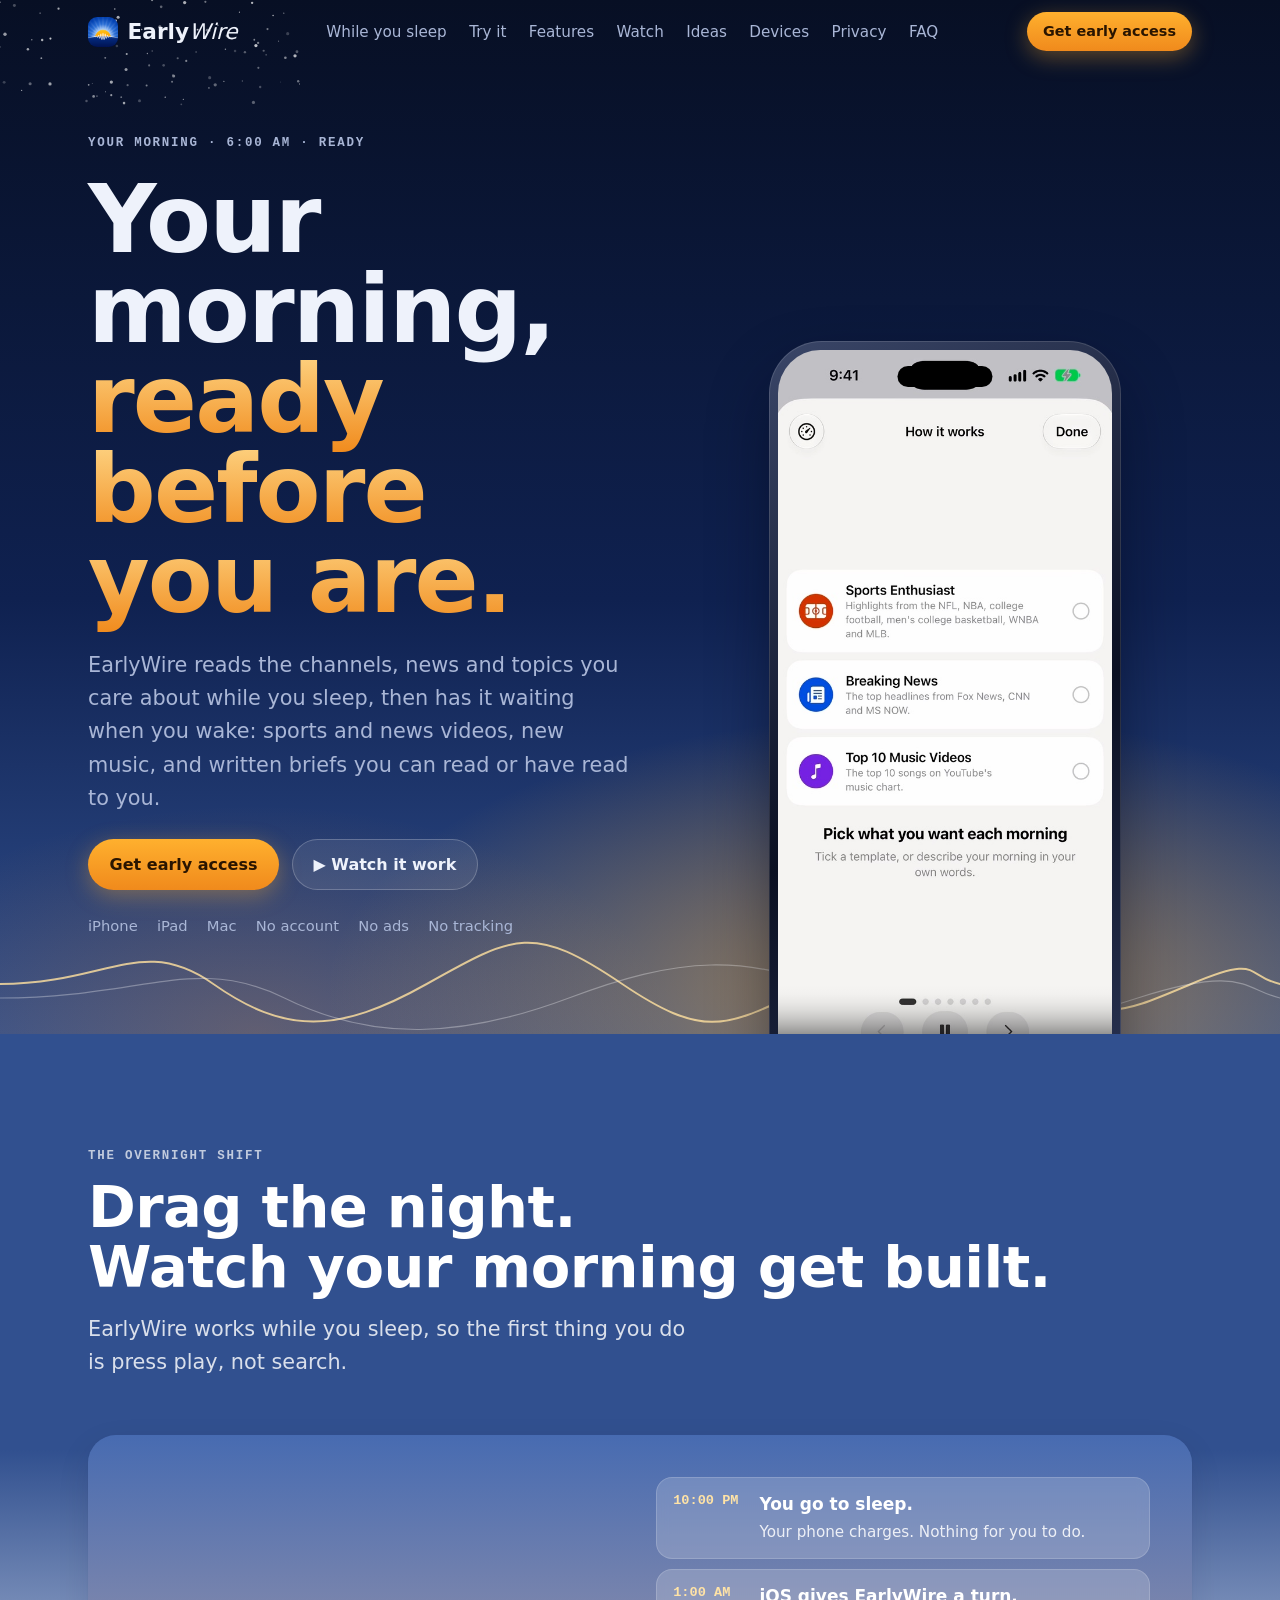
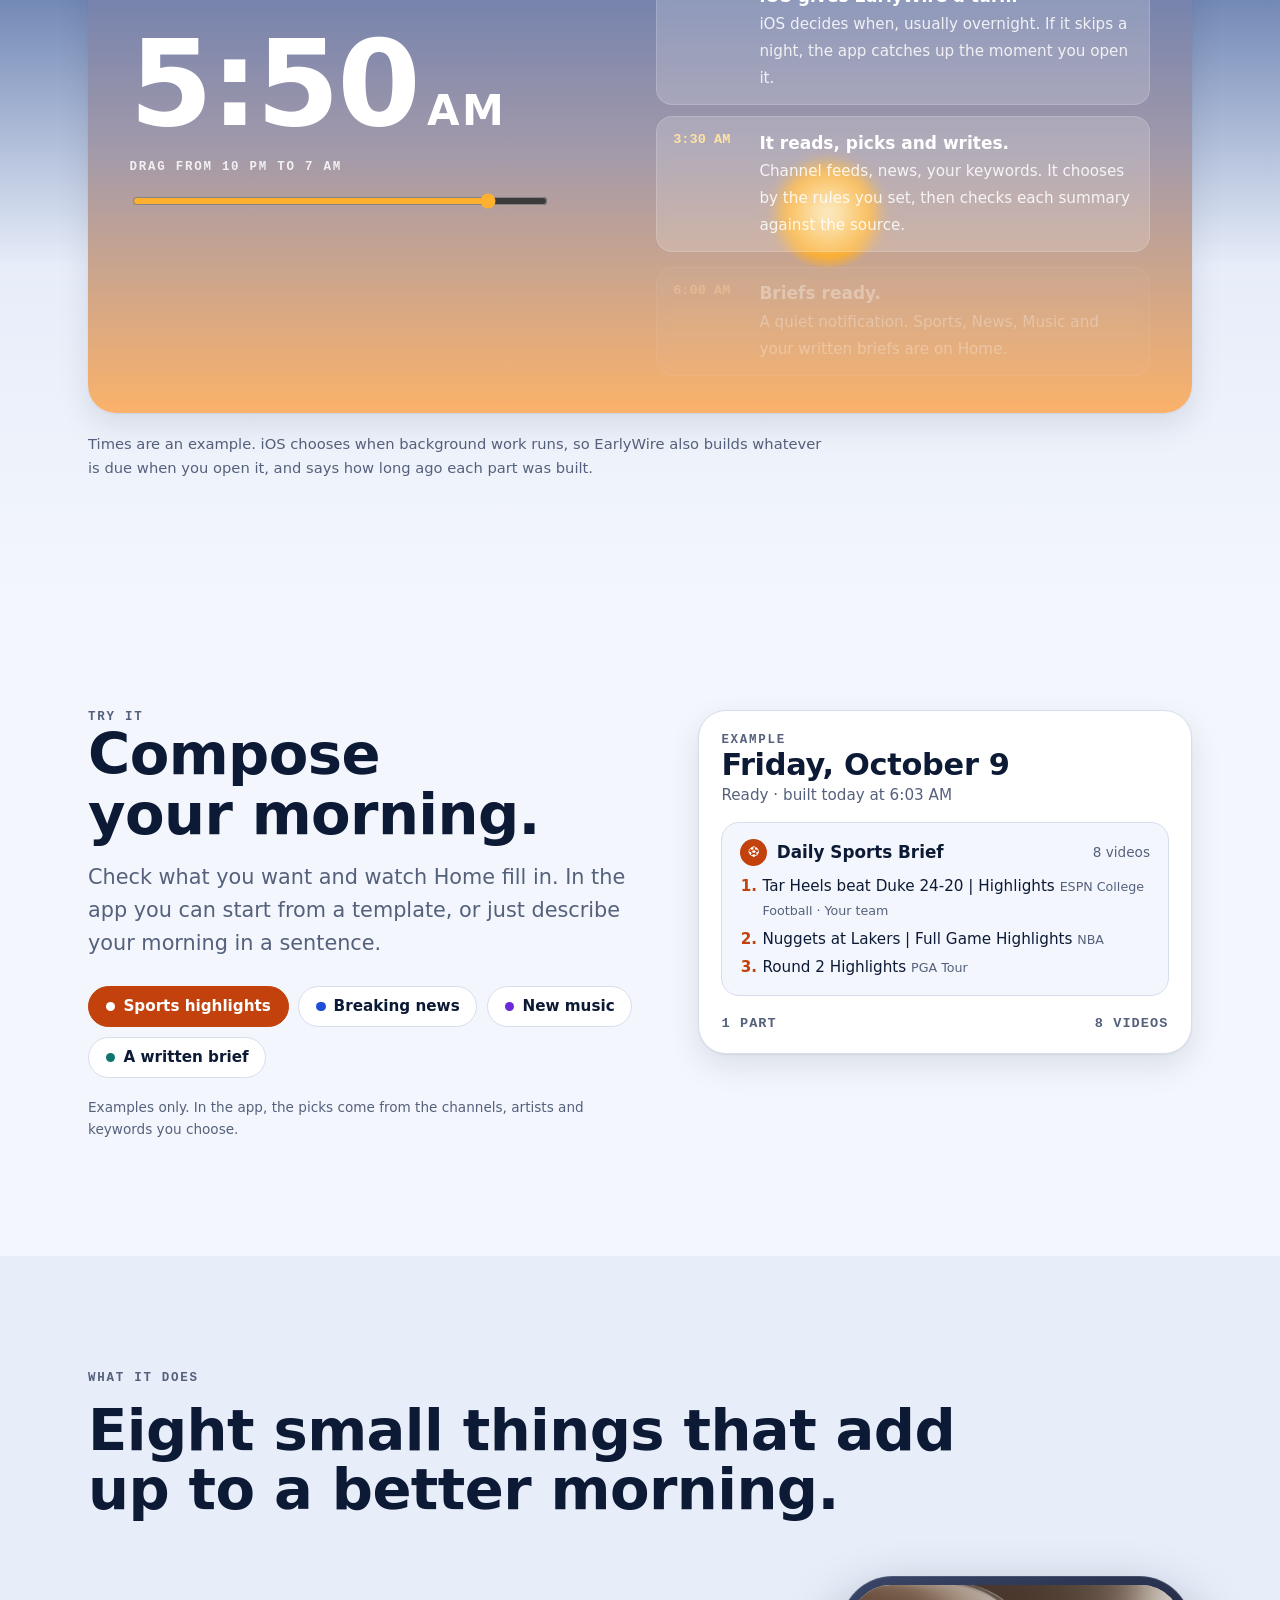
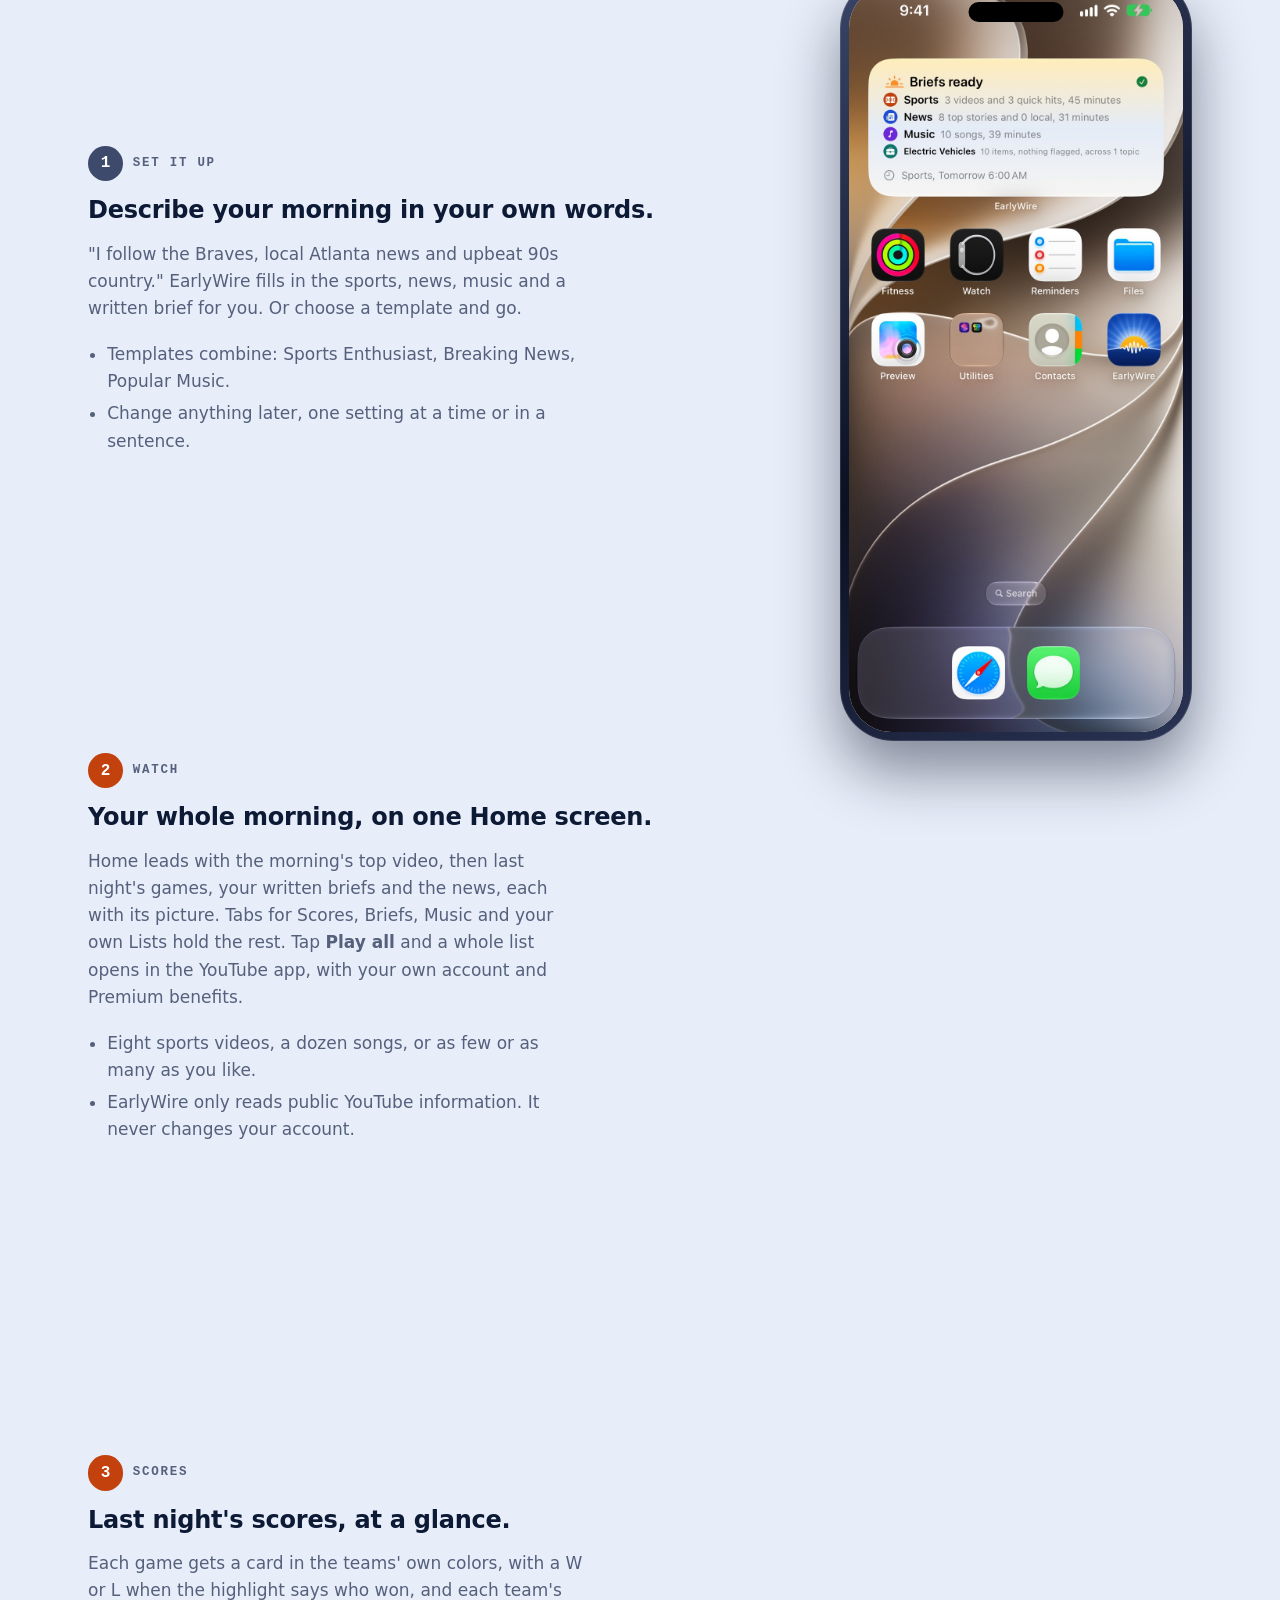
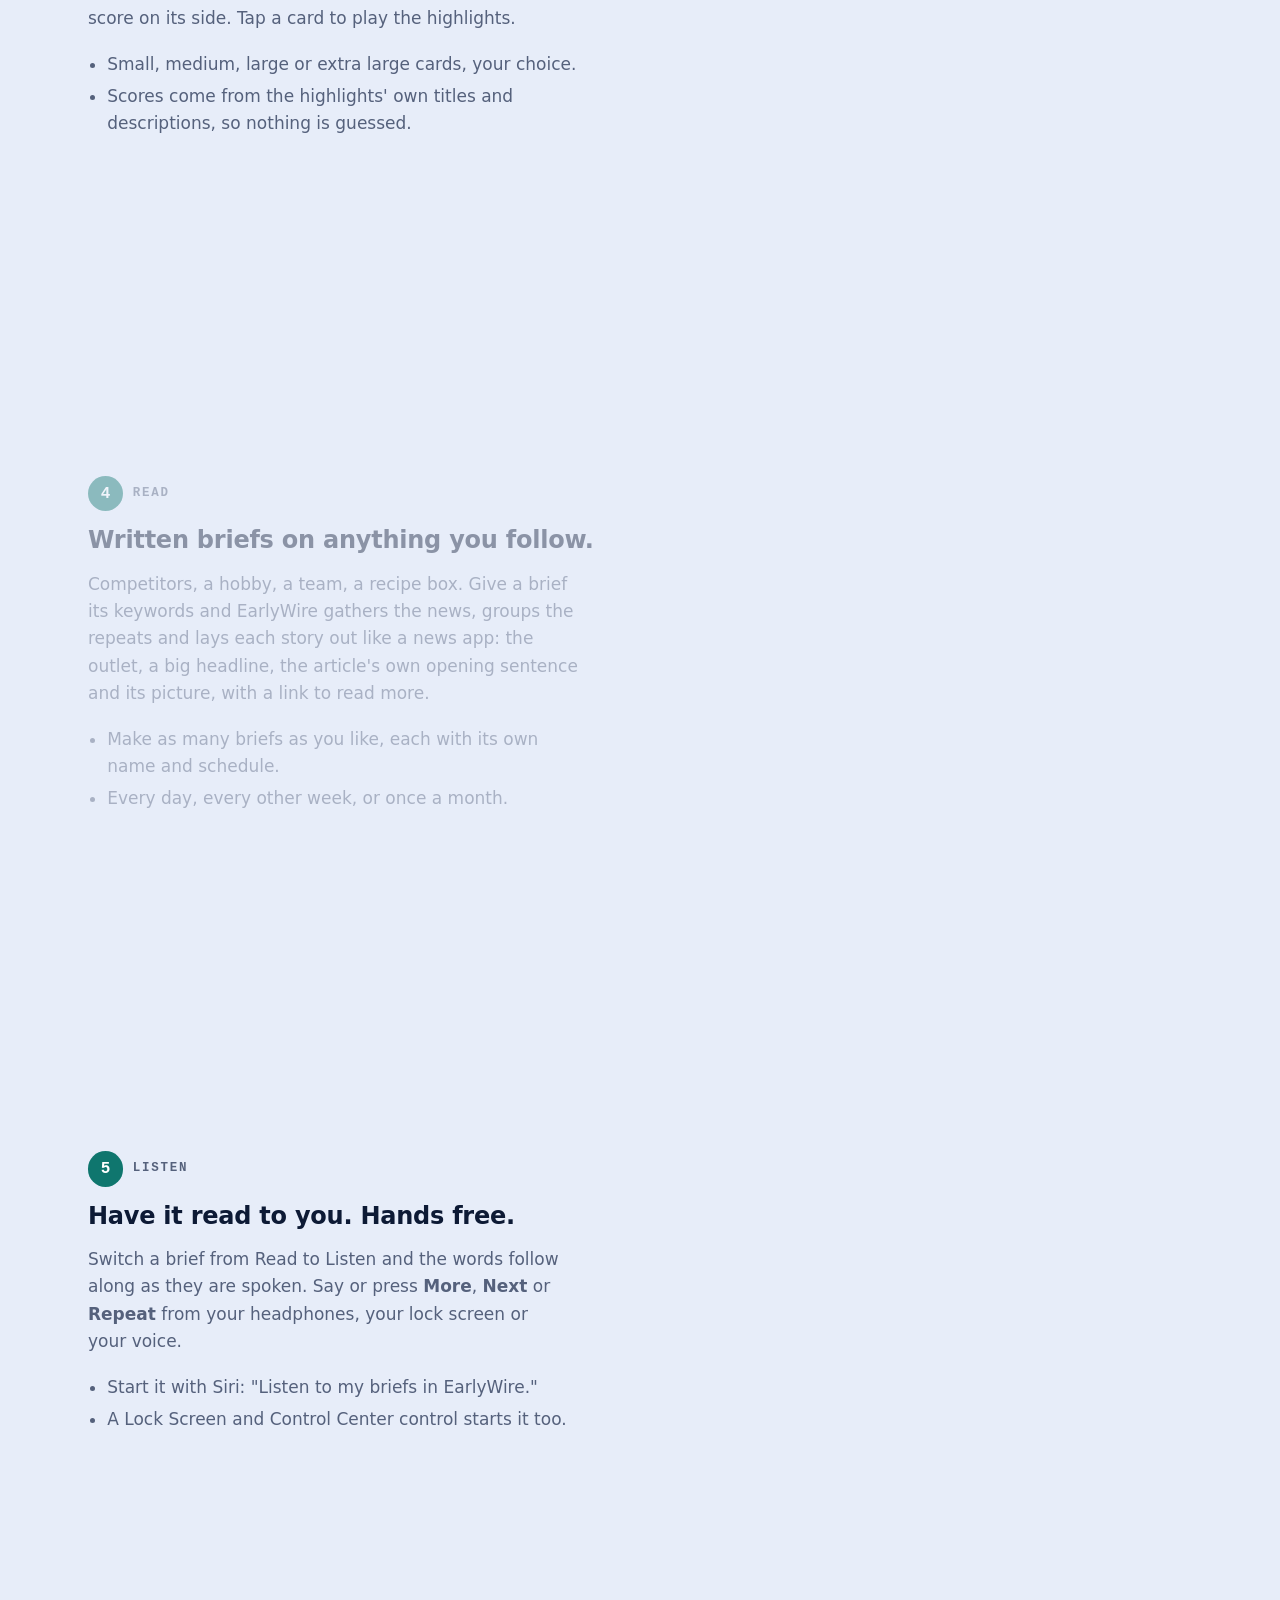
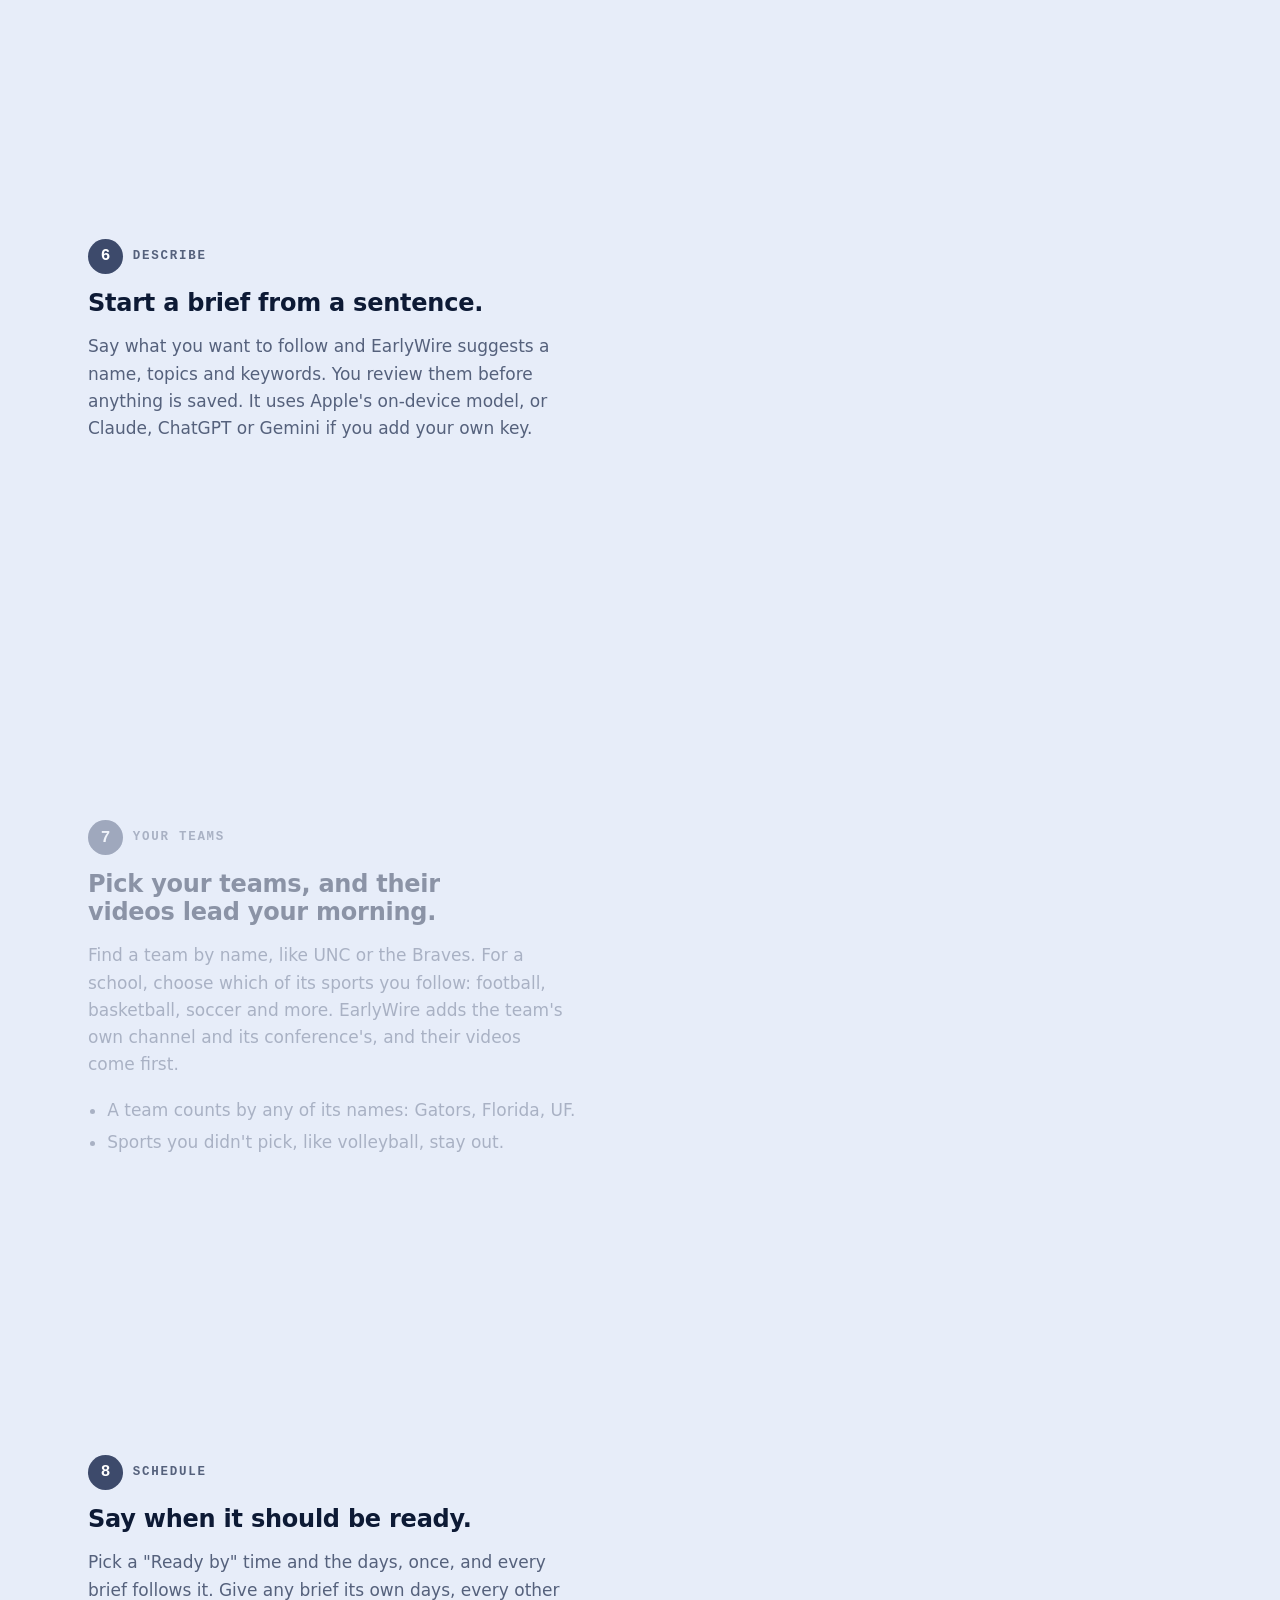
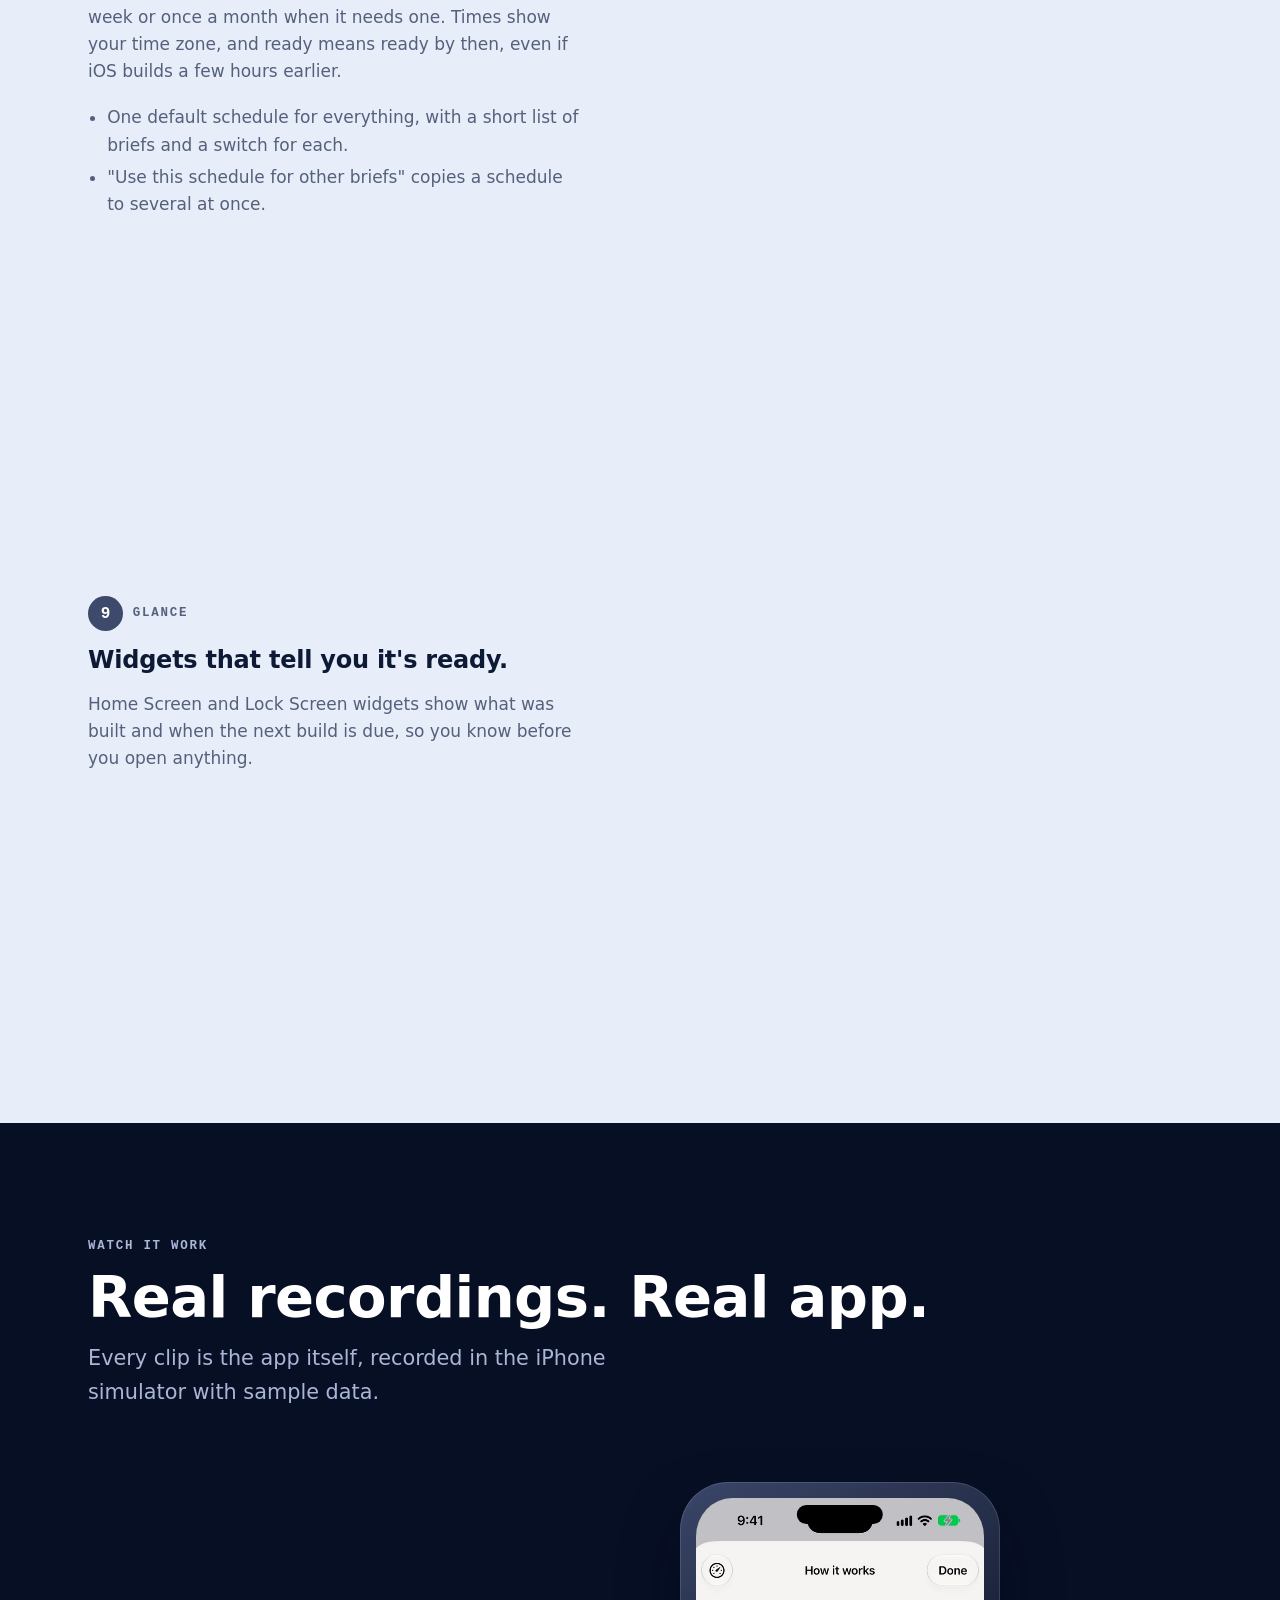
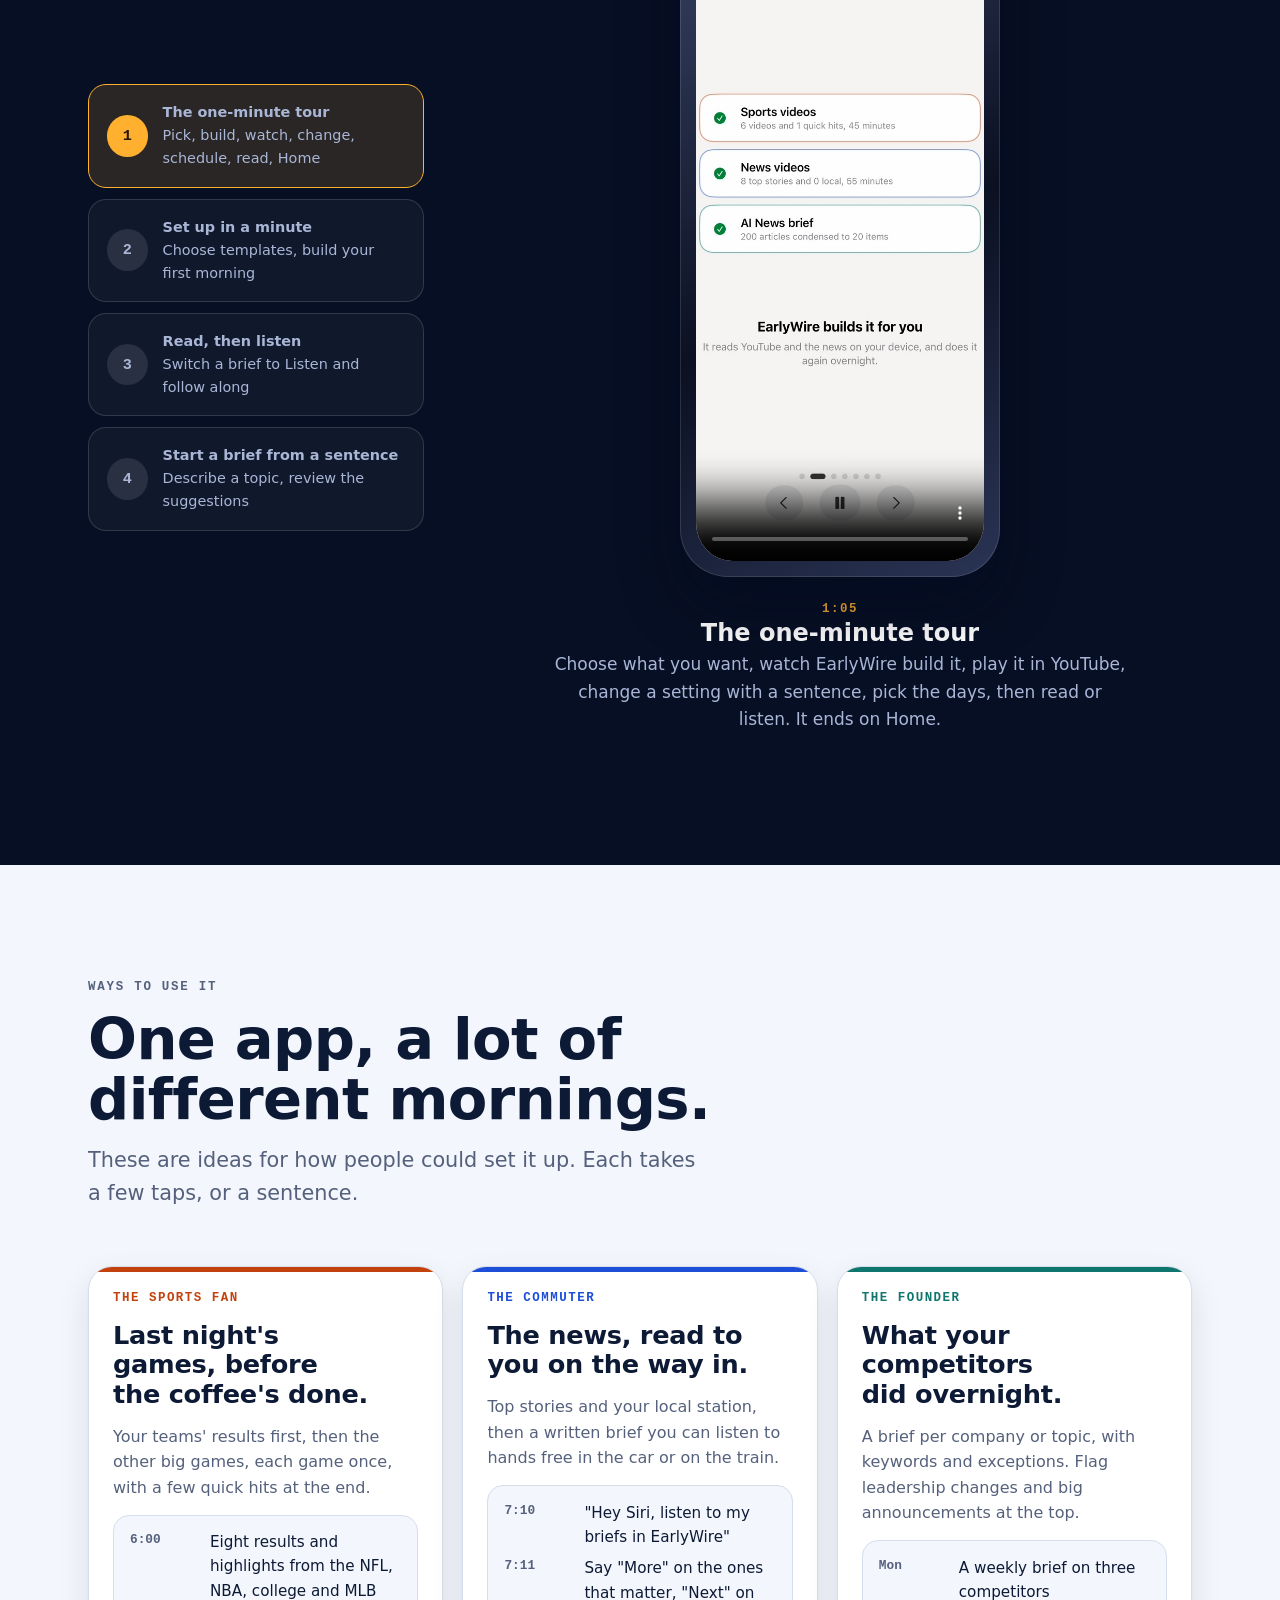
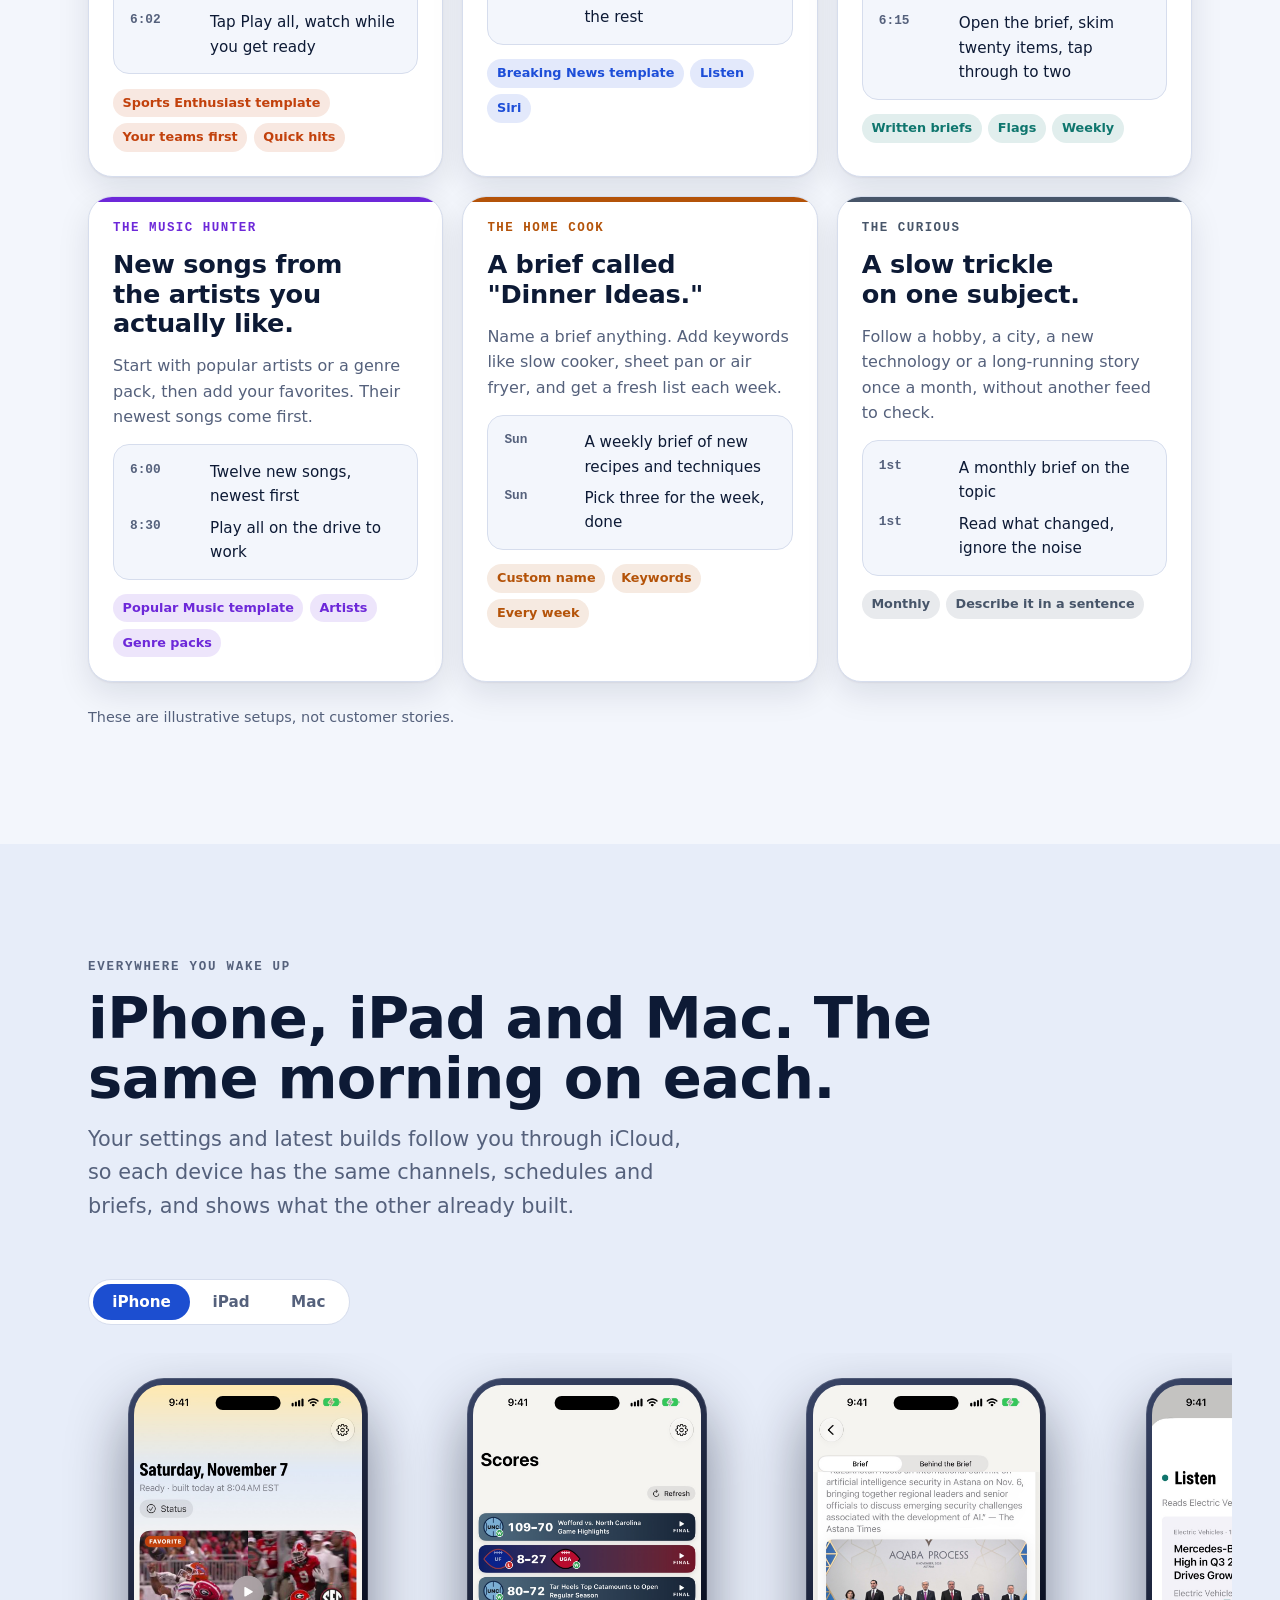
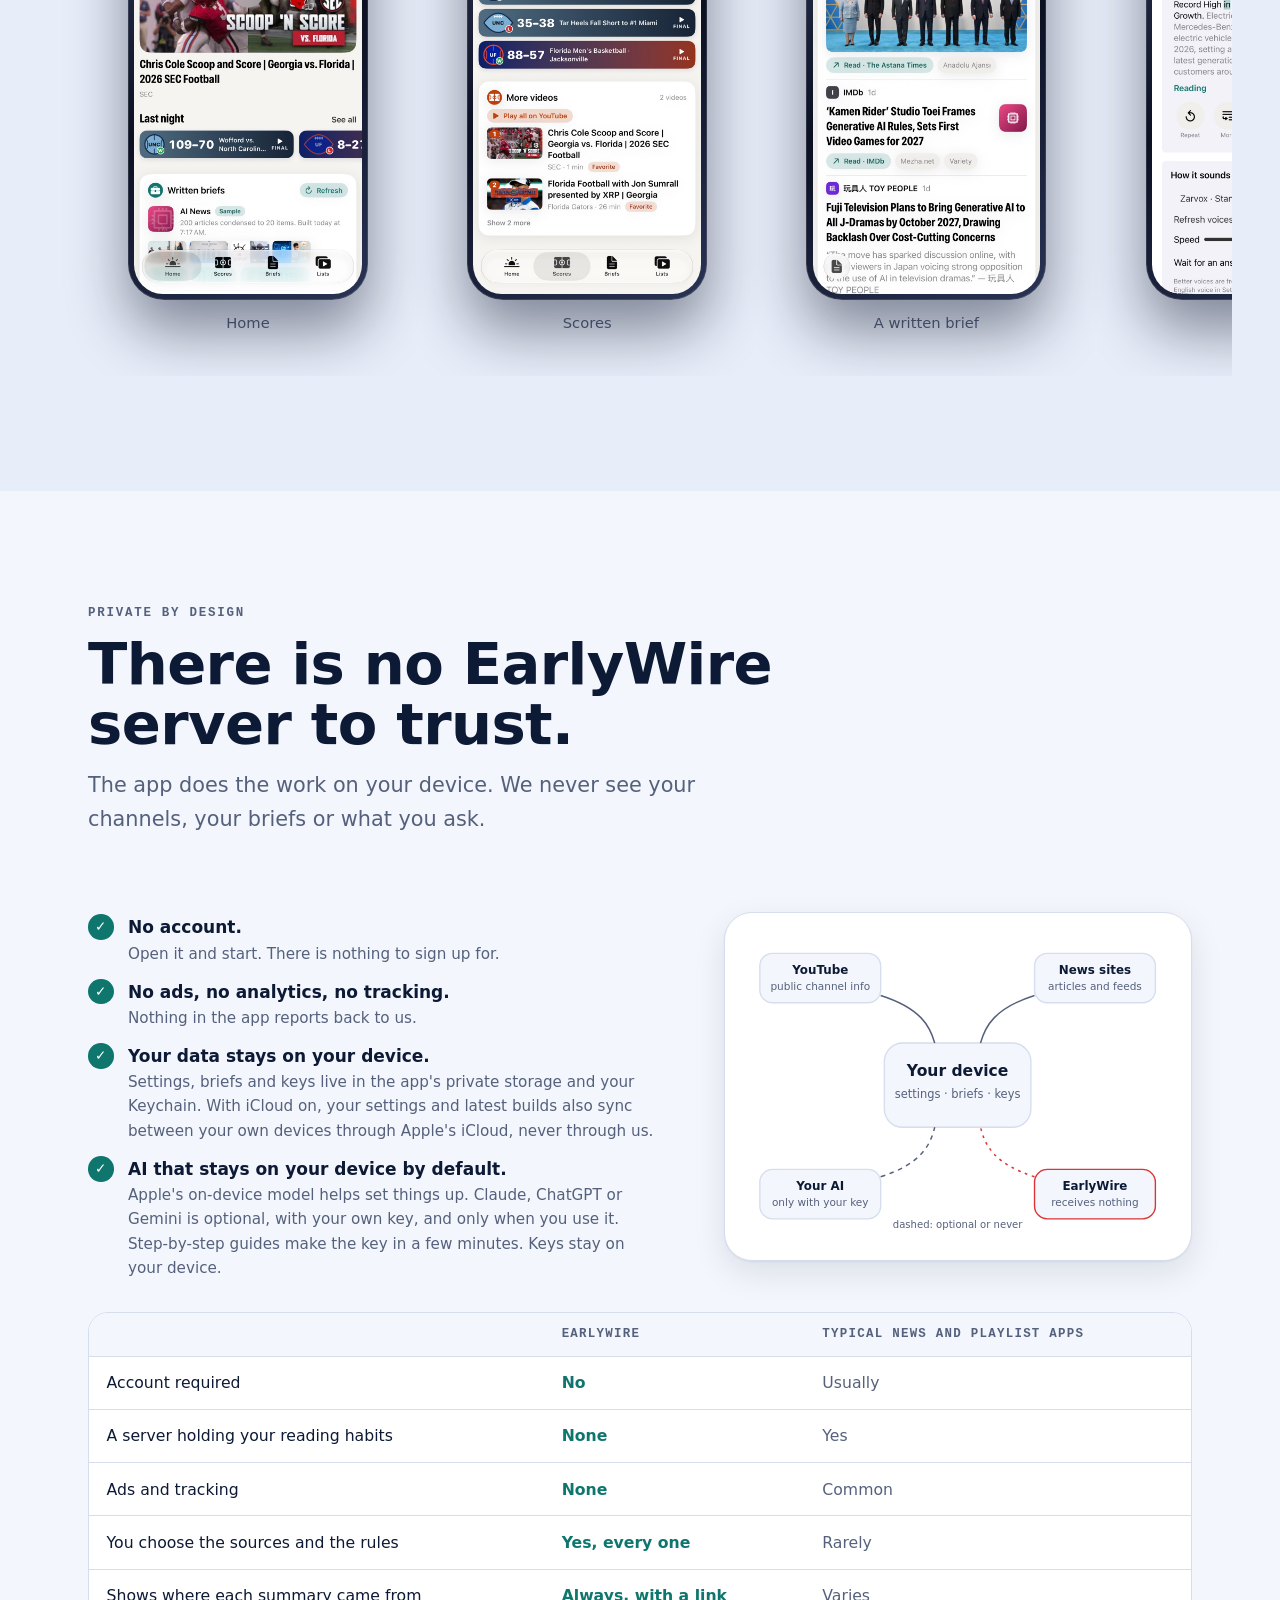
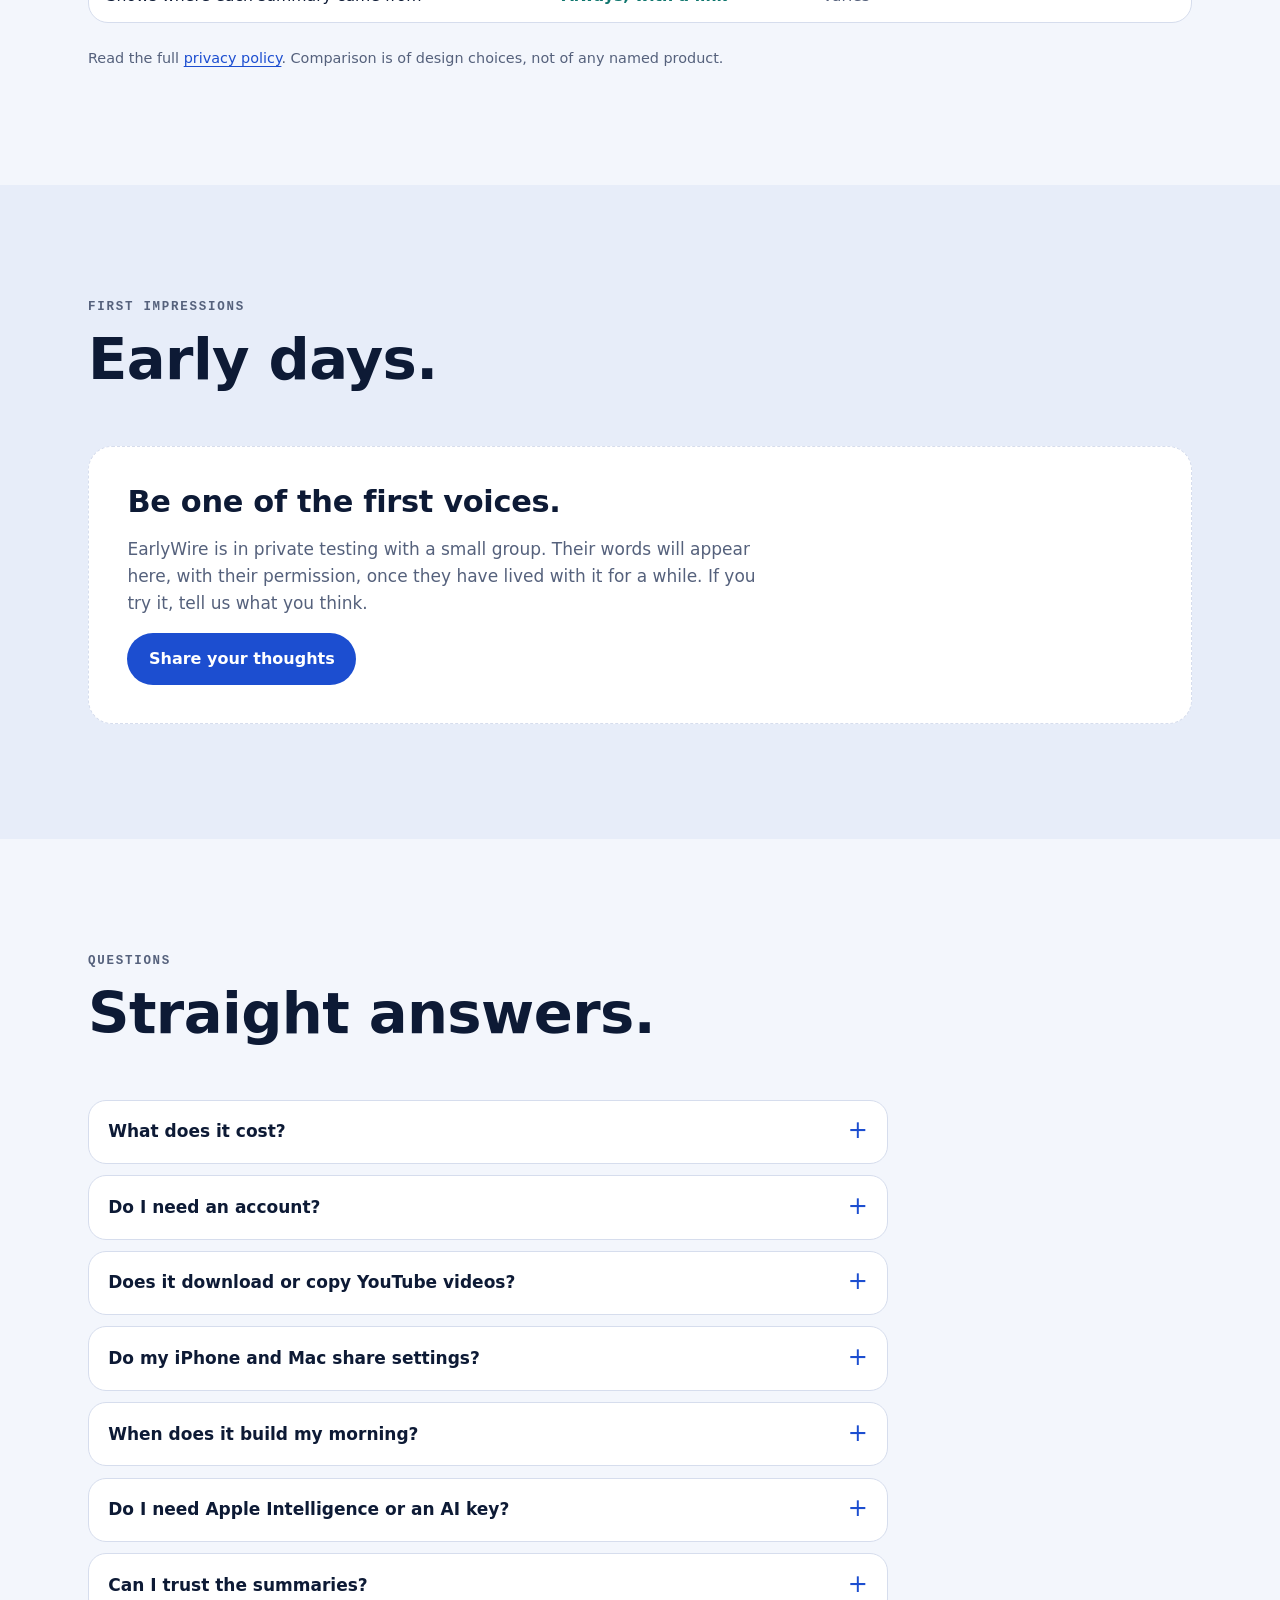
==== index.html @ 802921d4 "New layout: Home, Scores and brief pictures; new iPhone, iPad and Mac screenshots Co-Authored-By: Cl" ====
<!doctype html>
<html lang="en">
<head>
<meta charset="utf-8">
<meta name="viewport" content="width=device-width, initial-scale=1, viewport-fit=cover">
<title>EarlyWire: your morning, ready before you are</title>
<meta name="description" content="EarlyWire builds your morning overnight on your own iPhone, iPad or Mac: sports and news videos, new music and written briefs on anything, to watch, read or listen to. No account, no server, no ads.">
<meta name="theme-color" content="#070f24">
<link rel="canonical" href="https://earlywire.app/">
<meta property="og:type" content="website">
<meta property="og:site_name" content="EarlyWire">
<meta property="og:title" content="EarlyWire: your morning, ready before you are">
<meta property="og:description" content="Sports and news videos, new music and written briefs, built overnight on your own device and waiting when you wake up.">
<meta property="og:url" content="https://earlywire.app/">
<meta property="og:image" content="https://earlywire.app/og.png">
<meta name="twitter:card" content="summary_large_image">
<link rel="icon" type="image/png" href="favicon.png">
<link rel="apple-touch-icon" href="apple-touch-icon.png">
<link rel="stylesheet" href="style.css">
<script type="application/ld+json">
{"@context":"https://schema.org","@type":"SoftwareApplication","name":"EarlyWire","applicationCategory":"NewsApplication","operatingSystem":"iOS, iPadOS, macOS","description":"Builds a personal morning overnight on the user's own device: sports and news videos, new music and written briefs, to watch, read or listen to.","url":"https://earlywire.app/","author":{"@type":"Organization","name":"SMS Apps","url":"https://sms-apps.com/"},"offers":{"@type":"Offer","price":"0","priceCurrency":"USD"}}
</script>
<script>document.documentElement.classList.add('js')</script>
</head>
<body>
<a class="skip" href="#main">Skip to content</a>
<div class="progress" aria-hidden="true"></div>

<nav class="nav" id="nav" aria-label="Main">
  <div class="wrap">
    <a class="brand" href="#top"><img src="apple-touch-icon.png" alt="" width="30" height="30"><span class="wm">Early<i>Wire</i></span></a>
    <ul id="menu">
      <li><a href="#sleep">While you sleep</a></li>
      <li><a href="#compose">Try it</a></li>
      <li><a href="#features">Features</a></li>
      <li><a href="#watch">Watch</a></li>
      <li><a href="#ideas">Ideas</a></li>
      <li><a href="#devices">Devices</a></li>
      <li><a href="#privacy">Privacy</a></li>
      <li><a href="#faq">FAQ</a></li>
      <li class="menu-cta"><a class="btn sun" href="#get">Get early access</a></li>
    </ul>
    <div class="nav-right">
      <a class="btn sun small nav-cta" href="#get">Get early access</a>
      <button class="menu-btn" id="menuBtn" type="button" aria-expanded="false" aria-controls="menu" aria-label="Menu"><span></span><span></span><span></span></button>
    </div>
  </div>
</nav>

<header class="hero" id="top">
  <svg class="stars" id="stars" aria-hidden="true"></svg>
  <div class="wrap">
    <div class="hero-copy">
      <p class="dateline">Your morning &middot; 6:00 AM &middot; ready</p>
      <h1>Your morning, <em>ready before you are.</em></h1>
      <p class="lede">EarlyWire reads the channels, news and topics you care about while you sleep, then has it waiting when you wake: sports and news videos, new music, and written briefs you can read or have read to you.</p>
      <div class="cta-row">
        <a class="btn sun" href="#get">Get early access</a>
        <a class="btn ghost" href="#watch">&#9654;&#xFE0E; Watch it work</a>
      </div>
      <p class="platforms"><span>iPhone</span><span>iPad</span><span>Mac</span><span>No account</span><span>No ads</span><span>No tracking</span></p>
    </div>
    <div class="hero-phone">
      <div class="phone">
        <div class="screen">
          <video id="heroVideo" src="assets/video/hero.mp4" poster="assets/img/poster-hero.jpg" muted loop playsinline autoplay preload="auto" aria-label="A short loop of EarlyWire's setup: choosing templates and building the morning"></video>
        </div>
      </div>
    </div>
  </div>
  <svg class="wire" viewBox="0 0 1440 120" preserveAspectRatio="none" aria-hidden="true">
    <path d="M0 70 C 120 70 160 20 240 70 S 380 120 480 70 600 10 700 70 820 110 920 70 1040 30 1140 70 1260 100 1340 70 1400 62 1440 70"/>
    <path d="M0 84 C 160 84 220 40 320 84 S 520 124 640 84 840 36 960 84 1160 118 1280 84 1400 76 1440 84"/>
  </svg>
</header>

<main id="main">

<!-- WHILE YOU SLEEP -->
<section class="sleep" id="sleep">
  <div class="wrap">
    <div class="sec-head reveal">
      <p class="dateline">The overnight shift</p>
      <h2>Drag the night.<br>Watch your morning get built.</h2>
      <p class="lede">EarlyWire works while you sleep, so the first thing you do is press play, not search.</p>
    </div>
    <div class="sky-card reveal" id="skyCard">
      <div class="sky" id="sky"></div>
      <svg class="sky-stars" id="skyStars" aria-hidden="true"></svg>
      <div class="orb" aria-hidden="true"></div>
      <div>
        <div class="clock" id="clock" aria-live="polite">10:00<small>PM</small></div>
        <div class="slider-wrap">
          <label for="night">Drag from 10 PM to 7 AM</label>
          <input type="range" id="night" min="0" max="540" step="5" value="0">
        </div>
      </div>
      <ol class="log" id="log">
        <li data-at="0"><time>10:00 PM</time><div><b>You go to sleep.</b><span>Your phone charges. Nothing for you to do.</span></div></li>
        <li data-at="180"><time>1:00 AM</time><div><b>iOS gives EarlyWire a turn.</b><span>iOS decides when, usually overnight. If it skips a night, the app catches up the moment you open it.</span></div></li>
        <li data-at="330"><time>3:30 AM</time><div><b>It reads, picks and writes.</b><span>Channel feeds, news, your keywords. It chooses by the rules you set, then checks each summary against the source.</span></div></li>
        <li data-at="480"><time>6:00 AM</time><div><b>Briefs ready.</b><span>A quiet notification. Sports, News, Music and your written briefs are on Home.</span></div></li>
      </ol>
    </div>
    <p class="honest">Times are an example. iOS chooses when background work runs, so EarlyWire also builds whatever is due when you open it, and says how long ago each part was built.</p>
  </div>
</section>

<!-- COMPOSE -->
<section class="compose" id="compose">
  <div class="wrap compose-grid">
    <div class="reveal">
      <p class="dateline">Try it</p>
      <h2>Compose your morning.</h2>
      <p class="lede" style="margin-top:1rem">Check what you want and watch Home fill in. In the app you can start from a template, or just describe your morning in a sentence.</p>
      <div class="chips" role="group" aria-label="Choose what goes in your morning">
        <button class="chip s" aria-pressed="true" data-k="sports"><span class="dot"></span>Sports highlights</button>
        <button class="chip n" aria-pressed="false" data-k="news"><span class="dot"></span>Breaking news</button>
        <button class="chip m" aria-pressed="false" data-k="music"><span class="dot"></span>New music</button>
        <button class="chip b" aria-pressed="false" data-k="brief"><span class="dot"></span>A written brief</button>
      </div>
      <p class="fine" style="margin-top:1.2rem">Examples only. In the app, the picks come from the channels, artists and keywords you choose.</p>
    </div>
    <div class="today reveal" aria-live="polite">
      <div>
        <p class="dateline">Example</p>
        <h3>Friday, October 9</h3>
        <p class="meta" id="todayMeta">Ready &middot; built today at 6:03 AM</p>
      </div>
      <div class="tcard s on" data-k="sports">
        <header><span class="badge">&#9917;&#xFE0E;</span><h4>Daily Sports Brief</h4><span>8 videos</span></header>
        <ol><li>Tar Heels beat Duke 24-20 | Highlights <small>ESPN College Football &middot; Your team</small></li><li>Nuggets at Lakers | Full Game Highlights <small>NBA</small></li><li>Round 2 Highlights <small>PGA Tour</small></li></ol>
      </div>
      <div class="tcard n" data-k="news">
        <header><span class="badge">&#9993;&#xFE0E;</span><h4>Daily News Brief</h4><span>10 stories</span></header>
        <ol><li>Senate passes the funding bill <small>CNN</small></li><li>Storm moves up the coast <small>Fox News</small></li><li>Markets open higher <small>MS NOW</small></li></ol>
      </div>
      <div class="tcard m" data-k="music">
        <header><span class="badge">&#9835;</span><h4>Popular Music</h4><span>12 songs</span></header>
        <ol><li>A new single <small>An artist you follow</small></li><li>A new video <small>A country artist</small></li><li>A new release <small>A pop artist</small></li></ol>
      </div>
      <div class="tcard b" data-k="brief">
        <header><span class="badge">&#9998;&#xFE0E;</span><h4>AI News</h4><span>20 items</span></header>
        <ol><li>New chip promises faster on-device AI <small>Reuters</small></li><li>Model makers tighten rules on abuse <small>The Verge</small></li></ol>
      </div>
      <p class="empty" id="todayEmpty" hidden>Nothing picked. Check something to see it appear.</p>
      <div class="total"><span id="totalLabel">Total</span><span id="totalMin">8 videos</span></div>
    </div>
  </div>
</section>

<!-- FEATURES: sticky phone -->
<section class="pillars" id="features">
  <div class="wrap">
    <div class="sec-head reveal">
      <p class="dateline">What it does</p>
      <h2>Eight small things that add up to a better morning.</h2>
    </div>
    <div class="pillars-grid">
      <div class="steps" id="steps">
        <article class="step active" data-img="phone-01-first-run">
          <div class="kick"><span class="num c-a">1</span><span class="dateline">Set it up</span></div>
          <h3>Describe your morning in your own words.</h3>
          <p>"I follow the Braves, local Atlanta news and upbeat 90s country." EarlyWire fills in the sports, news, music and a written brief for you. Or choose a template and go.</p>
          <ul><li>Templates combine: Sports Enthusiast, Breaking News, Popular Music.</li><li>Change anything later, one setting at a time or in a sentence.</li></ul>
          <div class="inline-phone phone"><div class="screen"><img src="assets/img/phone-01-first-run.jpg" alt="EarlyWire's first screen: describe your morning, or pick templates" loading="lazy" width="880" height="1912"></div></div>
        </article>
        <article class="step" data-img="phone-02-home">
          <div class="kick"><span class="num c-s">2</span><span class="dateline">Watch</span></div>
          <h3>Your whole morning, on one Home screen.</h3>
          <p>Home leads with the morning's top video, then last night's games, your written briefs and the news, each with its picture. Tabs for Scores, Briefs, Music and your own Lists hold the rest. Tap <b>Play all</b> and a whole list opens in the YouTube app, with your own account and Premium benefits.</p>
          <ul><li>Eight sports videos, a dozen songs, or as few or as many as you like.</li><li>EarlyWire only reads public YouTube information. It never changes your account.</li></ul>
          <div class="inline-phone phone"><div class="screen"><img src="assets/img/phone-02-home.jpg" alt="The Home screen: a big lead video, last night's games and the written briefs" loading="lazy" width="880" height="1912"></div></div>
        </article>
        <article class="step" data-img="phone-12-scores">
          <div class="kick"><span class="num c-s">3</span><span class="dateline">Scores</span></div>
          <h3>Last night's scores, at a glance.</h3>
          <p>Each game gets a card in the teams' own colors, with a W or L when the highlight says who won, and each team's score on its side. Tap a card to play the highlights.</p>
          <ul><li>Small, medium, large or extra large cards, your choice.</li><li>Scores come from the highlights' own titles and descriptions, so nothing is guessed.</li></ul>
          <div class="inline-phone phone"><div class="screen"><img src="assets/img/phone-12-scores.jpg" alt="The Scores tab: game cards with scores and W or L" loading="lazy" width="880" height="1912"></div></div>
        </article>
        <article class="step" data-img="phone-03-brief-pictures">
          <div class="kick"><span class="num c-b">4</span><span class="dateline">Read</span></div>
          <h3>Written briefs on anything you follow.</h3>
          <p>Competitors, a hobby, a team, a recipe box. Give a brief its keywords and EarlyWire gathers the news, groups the repeats and lays each story out like a news app: the outlet, a big headline, the article's own opening sentence and its picture, with a link to read more.</p>
          <ul><li>Make as many briefs as you like, each with its own name and schedule.</li><li>Every day, every other week, or once a month.</li></ul>
          <div class="inline-phone phone"><div class="screen"><img src="assets/img/phone-03-brief-pictures.jpg" alt="A written brief: stories with headlines, opening sentences and pictures" loading="lazy" width="880" height="1912"></div></div>
        </article>
        <article class="step" data-img="phone-04-listen">
          <div class="kick"><span class="num c-b">5</span><span class="dateline">Listen</span></div>
          <h3>Have it read to you. Hands free.</h3>
          <p>Switch a brief from Read to Listen and the words follow along as they are spoken. Say or press <b>More</b>, <b>Next</b> or <b>Repeat</b> from your headphones, your lock screen or your voice.</p>
          <ul><li>Start it with Siri: "Listen to my briefs in EarlyWire."</li><li>A Lock Screen and Control Center control starts it too.</li></ul>
          <div class="inline-phone phone"><div class="screen"><img src="assets/img/phone-04-listen.jpg" alt="The Listen player reading an item with the spoken word highlighted" loading="lazy" width="880" height="1912"></div></div>
        </article>
        <article class="step" data-img="phone-05-describe-a-brief">
          <div class="kick"><span class="num c-a">6</span><span class="dateline">Describe</span></div>
          <h3>Start a brief from a sentence.</h3>
          <p>Say what you want to follow and EarlyWire suggests a name, topics and keywords. You review them before anything is saved. It uses Apple's on-device model, or Claude, ChatGPT or Gemini if you add your own key.</p>
          <div class="inline-phone phone"><div class="screen"><img src="assets/img/phone-05-describe-a-brief.jpg" alt="The New brief screen where a topic is described in a sentence" loading="lazy" width="880" height="1912"></div></div>
        </article>
        <article class="step" data-img="phone-06-your-teams">
          <div class="kick"><span class="num c-a">7</span><span class="dateline">Your teams</span></div>
          <h3>Pick your teams, and their videos lead your morning.</h3>
          <p>Find a team by name, like UNC or the Braves. For a school, choose which of its sports you follow: football, basketball, soccer and more. EarlyWire adds the team's own channel and its conference's, and their videos come first.</p>
          <ul><li>A team counts by any of its names: Gators, Florida, UF.</li><li>Sports you didn't pick, like volleyball, stay out.</li></ul>
          <div class="inline-phone phone"><div class="screen"><img src="assets/img/phone-06-your-teams.jpg" alt="Your Teams in Sports settings: North Carolina, Florida and the Atlanta Braves" loading="lazy" width="880" height="1912"></div></div>
        </article>
        <article class="step" data-img="phone-10-schedule">
          <div class="kick"><span class="num c-a">8</span><span class="dateline">Schedule</span></div>
          <h3>Say when it should be ready.</h3>
          <p>Pick a "Ready by" time and the days, once, and every brief follows it. Give any brief its own days, every other week or once a month when it needs one. Times show your time zone, and ready means ready by then, even if iOS builds a few hours earlier.</p>
          <ul><li>One default schedule for everything, with a short list of briefs and a switch for each.</li><li>"Use this schedule for other briefs" copies a schedule to several at once.</li></ul>
          <div class="inline-phone phone"><div class="screen"><img src="assets/img/phone-10-schedule.jpg" alt="The Schedule list: a default schedule and one row per brief with an on and off switch" loading="lazy" width="880" height="1912"></div></div>
        </article>
        <article class="step" data-img="phone-08-widget">
          <div class="kick"><span class="num c-a">9</span><span class="dateline">Glance</span></div>
          <h3>Widgets that tell you it's ready.</h3>
          <p>Home Screen and Lock Screen widgets show what was built and when the next build is due, so you know before you open anything.</p>
          <div class="inline-phone phone"><div class="screen"><img src="assets/img/phone-08-widget.jpg" alt="The EarlyWire widget showing Sports, News, Music and a brief, all ready" loading="lazy" width="880" height="1912"></div></div>
        </article>
      </div>
      <div class="stage" aria-hidden="true">
        <div class="phone"><div class="screen" id="stageScreen">
          <img class="on" data-name="phone-01-first-run" src="assets/img/phone-01-first-run.jpg" alt="" width="880" height="1912">
          <img data-name="phone-02-home" src="assets/img/phone-02-home.jpg" alt="" loading="lazy" width="880" height="1912">
          <img data-name="phone-12-scores" src="assets/img/phone-12-scores.jpg" alt="" loading="lazy" width="880" height="1912">
          <img data-name="phone-03-brief-pictures" src="assets/img/phone-03-brief-pictures.jpg" alt="" loading="lazy" width="880" height="1912">
          <img data-name="phone-04-listen" src="assets/img/phone-04-listen.jpg" alt="" loading="lazy" width="880" height="1912">
          <img data-name="phone-05-describe-a-brief" src="assets/img/phone-05-describe-a-brief.jpg" alt="" loading="lazy" width="880" height="1912">
          <img data-name="phone-06-your-teams" src="assets/img/phone-06-your-teams.jpg" alt="" loading="lazy" width="880" height="1912">
          <img data-name="phone-10-schedule" src="assets/img/phone-10-schedule.jpg" alt="" loading="lazy" width="880" height="1912">
          <img data-name="phone-08-widget" src="assets/img/phone-08-widget.jpg" alt="" loading="lazy" width="880" height="1912">
        </div></div>
      </div>
    </div>
  </div>
</section>

<!-- VIDEO THEATRE -->
<section class="theatre" id="watch">
  <div class="wrap">
    <div class="sec-head reveal">
      <p class="dateline">Watch it work</p>
      <h2>Real recordings. Real app.</h2>
      <p class="lede">Every clip is the app itself, recorded in the iPhone simulator with sample data.</p>
    </div>
    <div class="theatre-grid reveal">
      <div class="tabs" role="tablist" aria-label="Videos" id="tabs">
        <button class="tab" role="tab" aria-selected="true" data-v="tour"><span class="n">1</span><span><b>The one-minute tour</b><span>Pick, build, watch, change, schedule, read, Home</span></span></button>
        <button class="tab" role="tab" aria-selected="false" data-v="setup"><span class="n">2</span><span><b>Set up in a minute</b><span>Choose templates, build your first morning</span></span></button>
        <button class="tab" role="tab" aria-selected="false" data-v="listen"><span class="n">3</span><span><b>Read, then listen</b><span>Switch a brief to Listen and follow along</span></span></button>
        <button class="tab" role="tab" aria-selected="false" data-v="describe"><span class="n">4</span><span><b>Start a brief from a sentence</b><span>Describe a topic, review the suggestions</span></span></button>
      </div>
      <figure class="player">
        <div class="phone"><div class="screen"><video id="theatreVideo" controls playsinline preload="none" poster="assets/img/poster-tour.jpg" aria-label="EarlyWire video"></video></div></div>
        <figcaption><span class="dur" id="vDur">1:05</span><strong id="vTitle">The one-minute tour</strong><span id="vDesc">Choose what you want, watch EarlyWire build it, play it in YouTube, change a setting with a sentence, pick the days, then read or listen. It ends on Home.</span></figcaption>
      </figure>
    </div>
  </div>
</section>

<!-- USE CASES -->
<section class="cases" id="ideas">
  <div class="wrap">
    <div class="sec-head reveal">
      <p class="dateline">Ways to use it</p>
      <h2>One app, a lot of different mornings.</h2>
      <p class="lede">These are ideas for how people could set it up. Each takes a few taps, or a sentence.</p>
    </div>
    <div class="case-grid">
      <article class="case reveal" style="--c:var(--sports)">
        <span class="who">The sports fan</span>
        <h3>Last night's games, before the coffee's done.</h3>
        <p>Your teams' results first, then the other big games, each game once, with a few quick hits at the end.</p>
        <div class="morning"><div><time>6:00</time><span>Eight results and highlights from the NFL, NBA, college and MLB</span></div><div><time>6:02</time><span>Tap Play all, watch while you get ready</span></div></div>
        <div class="tags"><span>Sports Enthusiast template</span><span>Your teams first</span><span>Quick hits</span></div>
      </article>
      <article class="case reveal" style="--c:var(--news)">
        <span class="who">The commuter</span>
        <h3>The news, read to you on the way in.</h3>
        <p>Top stories and your local station, then a written brief you can listen to hands free in the car or on the train.</p>
        <div class="morning"><div><time>7:10</time><span>"Hey Siri, listen to my briefs in EarlyWire"</span></div><div><time>7:11</time><span>Say "More" on the ones that matter, "Next" on the rest</span></div></div>
        <div class="tags"><span>Breaking News template</span><span>Listen</span><span>Siri</span></div>
      </article>
      <article class="case reveal" style="--c:var(--brief)">
        <span class="who">The founder</span>
        <h3>What your competitors did overnight.</h3>
        <p>A brief per company or topic, with keywords and exceptions. Flag leadership changes and big announcements at the top.</p>
        <div class="morning"><div><time>Mon</time><span>A weekly brief on three competitors</span></div><div><time>6:15</time><span>Open the brief, skim twenty items, tap through to two</span></div></div>
        <div class="tags"><span>Written briefs</span><span>Flags</span><span>Weekly</span></div>
      </article>
      <article class="case reveal" style="--c:var(--music)">
        <span class="who">The music hunter</span>
        <h3>New songs from the artists you actually like.</h3>
        <p>Start with popular artists or a genre pack, then add your favorites. Their newest songs come first.</p>
        <div class="morning"><div><time>6:00</time><span>Twelve new songs, newest first</span></div><div><time>8:30</time><span>Play all on the drive to work</span></div></div>
        <div class="tags"><span>Popular Music template</span><span>Artists</span><span>Genre packs</span></div>
      </article>
      <article class="case reveal" style="--c:#b45309">
        <span class="who">The home cook</span>
        <h3>A brief called "Dinner Ideas."</h3>
        <p>Name a brief anything. Add keywords like slow cooker, sheet pan or air fryer, and get a fresh list each week.</p>
        <div class="morning"><div><time>Sun</time><span>A weekly brief of new recipes and techniques</span></div><div><time>Sun</time><span>Pick three for the week, done</span></div></div>
        <div class="tags"><span>Custom name</span><span>Keywords</span><span>Every week</span></div>
      </article>
      <article class="case reveal" style="--c:#475569">
        <span class="who">The curious</span>
        <h3>A slow trickle on one subject.</h3>
        <p>Follow a hobby, a city, a new technology or a long-running story once a month, without another feed to check.</p>
        <div class="morning"><div><time>1st</time><span>A monthly brief on the topic</span></div><div><time>1st</time><span>Read what changed, ignore the noise</span></div></div>
        <div class="tags"><span>Monthly</span><span>Describe it in a sentence</span></div>
      </article>
    </div>
    <p class="note reveal">These are illustrative setups, not customer stories.</p>
  </div>
</section>

<!-- DEVICES -->
<section class="devices" id="devices">
  <div class="wrap">
    <div class="sec-head reveal">
      <p class="dateline">Everywhere you wake up</p>
      <h2>iPhone, iPad and Mac. The same morning on each.</h2>
      <p class="lede">Your settings and latest builds follow you through iCloud, so each device has the same channels, schedules and briefs, and shows what the other already built.</p>
    </div>
    <div class="seg reveal" role="tablist" aria-label="Device">
      <button role="tab" aria-selected="true" data-d="iphone">iPhone</button>
      <button role="tab" aria-selected="false" data-d="ipad">iPad</button>
      <button role="tab" aria-selected="false" data-d="mac">Mac</button>
    </div>
    <div class="shots" id="shots-iphone" tabindex="0" aria-label="iPhone screenshots">
      <figure class="shot"><div class="phone"><div class="screen"><img src="assets/img/phone-02-home.jpg" alt="Home on iPhone" loading="lazy" width="880" height="1912"></div></div><figcaption>Home</figcaption></figure>
      <figure class="shot"><div class="phone"><div class="screen"><img src="assets/img/phone-12-scores.jpg" alt="Scores on iPhone" loading="lazy" width="880" height="1912"></div></div><figcaption>Scores</figcaption></figure>
      <figure class="shot"><div class="phone"><div class="screen"><img src="assets/img/phone-03-brief-pictures.jpg" alt="A written brief on iPhone" loading="lazy" width="880" height="1912"></div></div><figcaption>A written brief</figcaption></figure>
      <figure class="shot"><div class="phone"><div class="screen"><img src="assets/img/phone-04-listen.jpg" alt="Listen on iPhone" loading="lazy" width="880" height="1912"></div></div><figcaption>Listen</figcaption></figure>
      <figure class="shot"><div class="phone"><div class="screen"><img src="assets/img/phone-05-describe-a-brief.jpg" alt="Describe a brief on iPhone" loading="lazy" width="880" height="1912"></div></div><figcaption>Describe a brief</figcaption></figure>
      <figure class="shot"><div class="phone"><div class="screen"><img src="assets/img/phone-06-your-teams.jpg" alt="Your teams on iPhone" loading="lazy" width="880" height="1912"></div></div><figcaption>Your teams</figcaption></figure>
      <figure class="shot"><div class="phone"><div class="screen"><img src="assets/img/phone-09-ready-by.jpg" alt="Choosing when the morning should be ready" loading="lazy" width="880" height="1912"></div></div><figcaption>When it's ready</figcaption></figure>
      <figure class="shot"><div class="phone"><div class="screen"><img src="assets/img/phone-10-schedule.jpg" alt="The Schedule list on iPhone" loading="lazy" width="880" height="1912"></div></div><figcaption>Schedule</figcaption></figure>
      <figure class="shot"><div class="phone"><div class="screen"><img src="assets/img/phone-11-schedule-detail.jpg" alt="One brief's schedule: days, time and repeat" loading="lazy" width="880" height="1912"></div></div><figcaption>A brief's schedule</figcaption></figure>
      <figure class="shot"><div class="phone"><div class="screen"><img src="assets/img/phone-07-settings-gear.jpg" alt="Settings on iPhone, opened from the gear" loading="lazy" width="880" height="1912"></div></div><figcaption>Settings</figcaption></figure>
    </div>
    <div class="shots" id="shots-ipad" tabindex="0" aria-label="iPad screenshots" hidden>
      <figure class="shot"><div class="tablet land"><img src="assets/img/ipad-02-home.jpg" alt="Home on iPad: the lead video, last night's games and the briefs side by side" loading="lazy" width="1500" height="1125"></div><figcaption>Home</figcaption></figure>
      <figure class="shot"><div class="tablet land"><img src="assets/img/ipad-07-scores.jpg" alt="Scores on iPad" loading="lazy" width="1500" height="1125"></div><figcaption>Scores</figcaption></figure>
      <figure class="shot"><div class="tablet"><img src="assets/img/ipad-03-written-brief.jpg" alt="A written brief on iPad" loading="lazy" width="1125" height="1500"></div><figcaption>A written brief</figcaption></figure>
      <figure class="shot"><div class="tablet"><img src="assets/img/ipad-04-listen.jpg" alt="Listen on iPad" loading="lazy" width="1125" height="1500"></div><figcaption>Listen</figcaption></figure>
      <figure class="shot"><div class="tablet"><img src="assets/img/ipad-06-your-teams.jpg" alt="Your teams on iPad" loading="lazy" width="1125" height="1500"></div><figcaption>Your teams</figcaption></figure>
    </div>
    <div class="shots" id="shots-mac" tabindex="0" aria-label="Mac screenshots" hidden>
      <figure class="shot"><div class="laptop"><img src="assets/img/mac-02-home.jpg" alt="Home on Mac in dark mode" loading="lazy" width="1800" height="1125"></div><figcaption>Home</figcaption></figure>
      <figure class="shot"><div class="laptop"><img src="assets/img/mac-08-scores.jpg" alt="Scores on Mac" loading="lazy" width="1800" height="1125"></div><figcaption>Scores</figcaption></figure>
      <figure class="shot"><div class="laptop"><img src="assets/img/mac-03-written-brief.jpg" alt="A written brief on Mac" loading="lazy" width="1800" height="1125"></div><figcaption>A written brief</figcaption></figure>
      <figure class="shot"><div class="laptop"><img src="assets/img/mac-04-listen.jpg" alt="Listen on Mac" loading="lazy" width="1800" height="1125"></div><figcaption>Listen</figcaption></figure>
      <figure class="shot"><div class="laptop"><img src="assets/img/mac-07-schedule.jpg" alt="Schedule on Mac: a default schedule, one row per brief, and iCloud sync" loading="lazy" width="1800" height="1125"></div><figcaption>Schedule and iCloud</figcaption></figure>
      <figure class="shot"><div class="laptop"><img src="assets/img/mac-05-describe-a-brief.jpg" alt="Describe a brief on Mac" loading="lazy" width="1800" height="1125"></div><figcaption>Describe a brief</figcaption></figure>
    </div>
  </div>
</section>

<!-- PRIVACY -->
<section class="privacy" id="privacy">
  <div class="wrap">
    <div class="sec-head reveal">
      <p class="dateline">Private by design</p>
      <h2>There is no EarlyWire server to trust.</h2>
      <p class="lede">The app does the work on your device. We never see your channels, your briefs or what you ask.</p>
    </div>
    <div class="priv-grid">
      <div class="reveal">
        <ul class="checks">
          <li><div><b>No account.</b><span>Open it and start. There is nothing to sign up for.</span></div></li>
          <li><div><b>No ads, no analytics, no tracking.</b><span>Nothing in the app reports back to us.</span></div></li>
          <li><div><b>Your data stays on your device.</b><span>Settings, briefs and keys live in the app's private storage and your Keychain. With iCloud on, your settings and latest builds also sync between your own devices through Apple's iCloud, never through us.</span></div></li>
          <li><div><b>AI that stays on your device by default.</b><span>Apple's on-device model helps set things up. Claude, ChatGPT or Gemini is optional, with your own key, and only when you use it. Step-by-step guides make the key in a few minutes. Keys stay on your device.</span></div></li>
        </ul>
      </div>
      <div class="flow reveal">
        <svg viewBox="0 0 460 330" role="img" aria-label="Where information goes: from your device to YouTube and news sites for public information, optionally to the AI you choose if you add your own key, and nothing to EarlyWire">
          <rect class="node" x="150" y="118" width="160" height="92" rx="20"/>
          <text x="230" y="154" text-anchor="middle" font-weight="700" font-size="17">Your device</text>
          <text class="mut" x="230" y="178" text-anchor="middle" font-size="12.5">settings · briefs · keys</text>
          <rect class="node" x="14" y="20" width="132" height="54" rx="14"/>
          <text x="80" y="43" text-anchor="middle" font-size="13" font-weight="650">YouTube</text><text class="mut" x="80" y="60" text-anchor="middle" font-size="11.5">public channel info</text>
          <rect class="node" x="314" y="20" width="132" height="54" rx="14"/>
          <text x="380" y="43" text-anchor="middle" font-size="13" font-weight="650">News sites</text><text class="mut" x="380" y="60" text-anchor="middle" font-size="11.5">articles and feeds</text>
          <rect class="node" x="14" y="256" width="132" height="54" rx="14"/>
          <text x="80" y="279" text-anchor="middle" font-size="13" font-weight="650">Your AI</text><text class="mut" x="80" y="296" text-anchor="middle" font-size="11.5">only with your key</text>
          <rect class="node" x="314" y="256" width="132" height="54" rx="14" style="stroke:#d33"/>
          <text x="380" y="279" text-anchor="middle" font-size="13" font-weight="650">EarlyWire</text><text class="mut" x="380" y="296" text-anchor="middle" font-size="11.5">receives nothing</text>
          <path class="line" d="M146 66 C 190 80 200 100 205 118"/><path class="line" d="M314 66 C 270 80 260 100 255 118"/>
          <path class="line opt" d="M146 264 C 190 250 200 230 205 210"/>
          <path class="line none" d="M314 264 C 270 250 260 230 255 210"/>
          <text x="230" y="320" text-anchor="middle" class="mut" font-size="11">dashed: optional or never</text>
        </svg>
      </div>
    </div>
    <div class="table-wrap reveal">
      <table>
        <thead><tr><th>&nbsp;</th><th>EarlyWire</th><th>Typical news and playlist apps</th></tr></thead>
        <tbody>
          <tr><td>Account required</td><td class="y">No</td><td class="n">Usually</td></tr>
          <tr><td>A server holding your reading habits</td><td class="y">None</td><td class="n">Yes</td></tr>
          <tr><td>Ads and tracking</td><td class="y">None</td><td class="n">Common</td></tr>
          <tr><td>You choose the sources and the rules</td><td class="y">Yes, every one</td><td class="n">Rarely</td></tr>
          <tr><td>Shows where each summary came from</td><td class="y">Always, with a link</td><td class="n">Varies</td></tr>
        </tbody>
      </table>
    </div>
    <p class="note reveal">Read the full <a href="privacy.html">privacy policy</a>. Comparison is of design choices, not of any named product.</p>
  </div>
</section>

<!-- VOICES -->
<section class="voices" id="voices">
  <div class="wrap">
    <div class="sec-head reveal">
      <p class="dateline">First impressions</p>
      <h2 id="voicesTitle">Early days.</h2>
    </div>
    <div class="quotes" id="quotes">
      <div class="invite reveal" id="invite">
        <h3>Be one of the first voices.</h3>
        <p>EarlyWire is in private testing with a small group. Their words will appear here, with their permission, once they have lived with it for a while. If you try it, tell us what you think.</p>
        <a class="btn solid" href="mailto:support@sms-apps.com?subject=What%20I%20think%20of%20EarlyWire">Share your thoughts</a>
      </div>
    </div>
  </div>
</section>

<!-- FAQ -->
<section class="faq" id="faq">
  <div class="wrap">
    <div class="sec-head reveal"><p class="dateline">Questions</p><h2>Straight answers.</h2></div>
    <div class="faq-list reveal">
      <details><summary>What does it cost?</summary><p>EarlyWire is free to try for 7 days. After that, a single one-time purchase of $4.99 keeps it on your iPhone, iPad and Mac. No subscription, and nothing renews. If you choose to add your own Claude key, Anthropic bills that usage to your own account; that is optional.</p></details>
      <details><summary>Do I need an account?</summary><p>No. There is no EarlyWire account. You only sign in to Google if you turn on emailing a finished brief to yourself or your team, and then only to send mail you asked for.</p></details>
      <details><summary>Does it download or copy YouTube videos?</summary><p>No. It reads public information about videos and channels to choose what to show. When you tap Play all, the list opens in the YouTube app or on youtube.com, with your own account and any Premium benefits you have.</p></details>
      <details><summary>Do my iPhone and Mac share settings?</summary><p>Yes. When you are signed in to the same iCloud account, your channels, rules, schedules and written briefs stay the same on every device, and so do the latest builds, so a device that sees one doesn't build it again. It all goes through Apple's iCloud and not through us. Each device keeps its own Google sign-in. Your Claude key stays on the device unless you choose "Use this key on all my devices" under AI, which shares it through iCloud Keychain, encrypted end to end by Apple. You can turn syncing off in Settings.</p></details>
      <details><summary>When does it build my morning?</summary><p>iOS decides when background work runs, which is usually overnight while your device charges. Whatever is due is also built the moment you open the app, and each part shows when it was last built. On a Mac it builds on schedule while the app is open or at login.</p></details>
      <details><summary>Do I need Apple Intelligence or an AI key?</summary><p>No. Without either, EarlyWire picks and groups stories by rules, and shows the article's own first sentence under each headline. Apple's on-device model, on devices that have it, helps with setup. Claude, ChatGPT or Gemini, with your own key, improves choices, summaries and suggestions. Gemini is free to start.</p></details>
      <details><summary>Can I trust the summaries?</summary><p>Each item shows the article's own opening sentence with a link to the original, rather than a rewrite. Where a model writes a summary, the app checks it against the source and drops it if it can't be backed up.</p></details>
      <details><summary>Which devices does it run on?</summary><p>iPhone and iPad with iOS or iPadOS 26.1 or later, and Mac with macOS 26 or later.</p></details>
      <details><summary>Is EarlyWire affiliated with YouTube, Google, Anthropic or OpenAI?</summary><p>No. It is an independent app. YouTube, Google, Gemini, Claude and ChatGPT are trademarks of their owners.</p></details>
    </div>
  </div>
</section>

<!-- GET -->
<section class="final" id="get">
  <svg class="stars" id="stars2" aria-hidden="true" style="position:absolute;inset:0;z-index:-1;opacity:.6"></svg>
  <div class="wrap">
    <img src="icon.png" alt="EarlyWire app icon: a sunrise over a sound wave" width="96" height="96">
    <h2>Wake up to your morning, already made.</h2>
    <p>EarlyWire is coming to the App Store for iPhone, iPad and Mac. Tell us you're interested and we'll send you a note the day it's ready.</p>
    <div class="cta-row" style="justify-content:center">
      <a class="btn sun" href="mailto:support@sms-apps.com?subject=EarlyWire%20early%20access&amp;body=Please%20let%20me%20know%20when%20EarlyWire%20is%20ready.">Get early access</a>
      <a class="btn ghost" href="#watch">Watch the tour again</a>
    </div>
    <p class="fine" style="color:var(--night-muted)">This opens an email to support@sms-apps.com. We use your address only to reply.</p>
  </div>
</section>
<!-- MORE FROM SMS APPS -->
<section class="studio" id="studio">
  <div class="wrap">
    <p class="dateline reveal">More from SMS Apps</p>
    <a class="studio-card reveal" href="https://sms-apps.com/deskcockpit/">
      <div class="art" aria-hidden="true">
        <span class="dsun"></span>
        <img class="window" src="assets/img/deskcockpit-board.png" alt="" width="1000" height="719" loading="lazy">
      </div>
      <div class="body">
        <img class="icon" src="assets/img/deskcockpit-icon.png" alt="" width="64" height="64">
        <h3>Desk Cockpit</h3>
        <p class="tag">Everything you're working on, in reach and in sight.</p>
        <p>A dashboard for the files and links that matter right now. They glow when they need you, and the rest quietly moves aside.</p>
        <ul class="chips"><li>Mac</li><li>In testing</li></ul>
        <span class="more">See it in action <span aria-hidden="true">&rarr;</span></span>
      </div>
    </a>
    <p class="studio-all reveal"><a href="https://sms-apps.com/">All apps from SMS Apps &rarr;</a></p>
  </div>
</section>
</main>

<footer class="site">
  <div><a href="support.html">Support</a><a href="privacy.html">Privacy policy</a><a href="terms.html">Terms of service</a><a href="mailto:support@sms-apps.com">support@sms-apps.com</a><a href="https://sms-apps.com/">SMS Apps</a><a href="https://sms-apps.com/deskcockpit/">Desk Cockpit</a></div>
  <p>&copy; 2026 SMS Apps LLC. EarlyWire is made by <a href="https://sms-apps.com">SMS Apps</a> and is not affiliated with or endorsed by YouTube, Google, Anthropic or OpenAI.</p>
</footer>

<script src="site.js"></script>
</body>
</html>
---- style.css ----
/* EarlyWire site. Concept: a news wire at dawn. The page runs from night to morning.
   No third-party fonts, scripts or requests, to match the app's privacy promise. */

:root {
  color-scheme: light dark;
  /* morning (page) */
  --bg: #f3f6fc;
  --bg-2: #e7edf9;
  --fg: #0d1a35;
  --muted: #55617c;
  --card: #ffffff;
  --line: #d6dded;
  --accent: #1c4ed0;
  --accent-ink: #ffffff;
  --sun: #ffb02e;
  --sun-deep: #f08a1c;
  /* the app's four colors */
  --sports: #c2410c;
  --news: #1d4ed8;
  --music: #6d28d9;
  --brief: #0f766e;
  /* night (hero, always dark) */
  --night: #070f24;
  --night-2: #0f2150;
  --night-fg: #eef2fb;
  --night-muted: #a9b6d6;
  --shadow: 0 1px 2px rgba(10, 21, 48, .06), 0 12px 32px rgba(10, 21, 48, .10);

  --display: "Avenir Next Condensed", "Roboto Condensed", "Arial Narrow", "Helvetica Neue", system-ui, sans-serif;
  --text: -apple-system, BlinkMacSystemFont, "SF Pro Text", "Segoe UI", system-ui, sans-serif;
  --mono: ui-monospace, "SF Mono", Menlo, Consolas, monospace;
  --gutter: clamp(1rem, 4vw, 2.5rem);
  --maxw: 74rem;
}
@media (prefers-color-scheme: dark) {
  :root:not([data-theme="light"]) {
    --bg: #070f22; --bg-2: #0b1630; --fg: #eef2fb; --muted: #9aa7c4; --card: #111e3d; --line: #22325b;
    --accent: #86a9ff; --accent-ink: #07122b; --shadow: 0 1px 2px rgba(0,0,0,.4), 0 14px 36px rgba(0,0,0,.45);
  }
}
:root[data-theme="dark"] {
  --bg: #070f22; --bg-2: #0b1630; --fg: #eef2fb; --muted: #9aa7c4; --card: #111e3d; --line: #22325b;
  --accent: #86a9ff; --accent-ink: #07122b; --shadow: 0 1px 2px rgba(0,0,0,.4), 0 14px 36px rgba(0,0,0,.45);
}

* { box-sizing: border-box; }
html { scroll-behavior: smooth; scroll-padding-top: 4.5rem; -webkit-text-size-adjust: 100%; }
@media (prefers-reduced-motion: reduce) { html { scroll-behavior: auto; } }
body { margin: 0; background: var(--bg); color: var(--fg); font: 1.0625rem/1.6 var(--text); }
img, video, svg { max-width: 100%; display: block; }
a { color: var(--accent); text-underline-offset: .18em; }
:focus-visible { outline: 3px solid var(--sun); outline-offset: 3px; border-radius: 6px; }
.skip { position: absolute; left: -999px; top: .5rem; background: var(--card); color: var(--fg); padding: .6rem 1rem; border-radius: 8px; z-index: 100; }
.skip:focus { left: .5rem; }

h1, h2, h3 { font-family: var(--display); font-weight: 700; line-height: 1.04; letter-spacing: -.01em; margin: 0; text-wrap: balance; }
h2 { font-size: clamp(2.1rem, 5.2vw, 3.6rem); }
h3 { font-size: 1.5rem; line-height: 1.15; }
p { margin: 0; text-wrap: pretty; }
.dateline { font: 600 .78rem/1.2 var(--mono); letter-spacing: .14em; text-transform: uppercase; color: var(--muted); }
.wrap { max-width: var(--maxw); margin-inline: auto; padding-inline: var(--gutter); }
section { padding-block: clamp(4rem, 9vw, 7.5rem); }
.lede { font-size: clamp(1.1rem, 2vw, 1.3rem); color: var(--muted); max-width: 38rem; }
.sec-head { display: grid; gap: .9rem; margin-bottom: clamp(2rem, 5vw, 3.5rem); }

/* progress wire along the top */
.progress { position: fixed; inset: 0 0 auto 0; height: 3px; z-index: 60; background: linear-gradient(90deg, var(--sun), var(--sun-deep)); transform-origin: 0 50%; transform: scaleX(var(--p, 0)); }
@supports (animation-timeline: scroll()) {
  .progress { transform: scaleX(0); animation: grow linear both; animation-timeline: scroll(root); }
  @keyframes grow { to { transform: scaleX(1); } }
}

/* navigation */
.nav { position: fixed; inset: 3px 0 auto 0; z-index: 50; transition: background .25s, box-shadow .25s; }
.nav.solid { background: color-mix(in srgb, var(--night) 88%, transparent); backdrop-filter: blur(14px); -webkit-backdrop-filter: blur(14px); box-shadow: 0 1px 0 rgba(255,255,255,.08); }
.nav .wrap { display: flex; align-items: center; justify-content: space-between; gap: 1rem; height: 3.6rem; }
.brand { display: flex; align-items: center; gap: .6rem; color: var(--night-fg); text-decoration: none; font: 700 1.35rem/1 var(--display); }
.brand img { width: 30px; height: 30px; border-radius: 9px; }
.brand .wm { white-space: nowrap; }
.brand i { font-style: italic; font-weight: 500; }
.nav ul { display: flex; gap: 1.4rem; list-style: none; margin: 0; padding: 0; }
.nav ul a { color: var(--night-muted); text-decoration: none; font-size: .95rem; }
.nav ul a:hover { color: var(--night-fg); }
.btn { display: inline-flex; align-items: center; gap: .5rem; padding: .8rem 1.35rem; border-radius: 999px; font-weight: 650; text-decoration: none; border: 0; cursor: pointer; font-size: 1rem; font-family: var(--text); }
.btn.sun { background: linear-gradient(180deg, var(--sun), var(--sun-deep)); color: #2a1500; box-shadow: 0 6px 22px rgba(255, 176, 46, .35); }
.btn.sun:hover { filter: brightness(1.06); }
.btn.ghost { background: rgba(255,255,255,.08); color: var(--night-fg); box-shadow: inset 0 0 0 1px rgba(255,255,255,.22); }
.btn.ghost:hover { background: rgba(255,255,255,.14); }
.btn.solid { background: var(--accent); color: var(--accent-ink); }
.btn.small { padding: .5rem 1rem; font-size: .9rem; white-space: nowrap; flex-shrink: 0; }
.btn { white-space: nowrap; }

.nav-right { display: flex; align-items: center; gap: .6rem; }
.menu-btn { display: none; width: 2.75rem; height: 2.75rem; border-radius: 12px; border: 1px solid rgba(255,255,255,.22); background: rgba(255,255,255,.08); cursor: pointer; padding: 0; place-content: center; gap: 5px; }
.menu-btn span { display: block; width: 1.25rem; height: 2px; border-radius: 2px; background: var(--night-fg); transition: transform .25s, opacity .2s; }
.nav.open .menu-btn span:nth-child(1) { transform: translateY(7px) rotate(45deg); }
.nav.open .menu-btn span:nth-child(2) { opacity: 0; }
.nav.open .menu-btn span:nth-child(3) { transform: translateY(-7px) rotate(-45deg); }
.menu-cta { display: none; }
.nav ul a { white-space: nowrap; }
.nav .wrap { flex-wrap: nowrap; }
.brand { flex-shrink: 0; }
/* Eight links and a button need about 1100px. Below that the links move into the hamburger menu,
   so they never wrap or collide. */
@media (max-width: 1100px) {
  .menu-btn { display: grid; }
  .nav ul { display: none; position: absolute; top: 100%; left: 0; right: 0; flex-direction: column; gap: 0; padding: .4rem var(--gutter) 1.2rem; background: color-mix(in srgb, var(--night) 96%, transparent); backdrop-filter: blur(16px); -webkit-backdrop-filter: blur(16px); box-shadow: 0 18px 30px rgba(0, 0, 0, .35); max-height: calc(100vh - 4rem); overflow-y: auto; }
  .nav.open ul { display: flex; }
  .nav.open { background: color-mix(in srgb, var(--night) 96%, transparent); }
  .nav ul li a:not(.btn) { display: block; padding: .95rem .2rem; font-size: 1.1rem; color: var(--night-fg); border-bottom: 1px solid rgba(255,255,255,.1); }
  /* legal pages: three links stay visible instead of a menu */
  .nav.simple ul { display: flex; position: static; flex-direction: row; gap: 1rem; padding: 0; background: none; box-shadow: none; backdrop-filter: none; }
  .nav.simple ul li a:not(.btn) { padding: 0; border: 0; font-size: .95rem; color: var(--night-muted); }
}
/* On a phone there is no room for the button beside the menu button, so it joins the menu. */
@media (max-width: 520px) {
  .nav-cta { display: none; }
  .nav.simple ul li:first-child { display: none; } /* the logo already goes home */
  .nav.simple ul { gap: .9rem; }
  .nav:not(.simple) .menu-cta { display: block; margin-top: 1rem; }
  .menu-cta .btn { width: 100%; justify-content: center; }
}

/* ---------- hero ---------- */
.hero { position: relative; overflow: hidden; color: var(--night-fg); padding-block: 8.5rem 0; isolation: isolate;
  background:
    radial-gradient(60rem 28rem at 72% 96%, rgba(255, 176, 46, .55), transparent 62%),
    radial-gradient(40rem 22rem at 20% 100%, rgba(240, 138, 28, .25), transparent 65%),
    linear-gradient(180deg, var(--night) 0%, var(--night-2) 58%, #31508f 100%); }
.stars { position: absolute; inset: 0; z-index: -1; opacity: .8; pointer-events: none; }
.hero .wrap { display: grid; grid-template-columns: 1.05fr .95fr; gap: clamp(1.5rem, 5vw, 4rem); align-items: end; }
.hero-copy { padding-bottom: clamp(3rem, 8vw, 6rem); display: grid; gap: 1.5rem; align-self: center; }
.hero h1 { font-size: clamp(3.2rem, 7.4vw, 6.2rem); line-height: .95; letter-spacing: -.02em; }
.hero h1 em { font-style: normal; background: linear-gradient(180deg, #ffd98a, var(--sun-deep)); -webkit-background-clip: text; background-clip: text; color: transparent; }
.hero .dateline { color: var(--night-muted); }
.hero .lede { color: var(--night-muted); }
.cta-row { display: flex; flex-wrap: wrap; gap: .8rem; align-items: center; }
.platforms { display: flex; flex-wrap: wrap; gap: .5rem 1.2rem; color: var(--night-muted); font-size: .92rem; }
.hero-phone { justify-self: center; width: min(100%, 22rem); margin-bottom: -4.5rem; position: relative; z-index: 2; }
.wire { position: absolute; left: 0; right: 0; bottom: 0; height: 120px; z-index: 1; opacity: .9; }
.wire path { fill: none; stroke: rgba(255, 226, 160, .9); stroke-width: 2; stroke-linecap: round; stroke-dasharray: 2400; stroke-dashoffset: 2400; animation: draw 3.4s .4s ease-out forwards; }
.wire path + path { stroke: rgba(255,255,255,.35); stroke-width: 1.2; animation-delay: .7s; }
@keyframes draw { to { stroke-dashoffset: 0; } }
@media (prefers-reduced-motion: reduce) { .wire path { animation: none; stroke-dashoffset: 0; } }
@media (max-width: 860px) {
  .hero .wrap { grid-template-columns: 1fr; }
  .hero-phone { width: min(78%, 19rem); margin-bottom: -3rem; }
}

/* phone frame (CSS only; the screens are the app's own) */
.phone { position: relative; aspect-ratio: 440 / 956; padding: 2.6%; border-radius: 15% / 6.9%;
  background: linear-gradient(150deg, #3a4668, #0b1022 55%, #2a3454); box-shadow: 0 30px 60px rgba(2, 8, 28, .45), 0 0 0 1px rgba(255,255,255,.12) inset; }
.phone::after { content: ""; position: absolute; top: 3.3%; left: 50%; width: 27%; height: 2.7%; transform: translateX(-50%); background: #000; border-radius: 99px; z-index: 3; }
.phone .screen { position: relative; width: 100%; height: 100%; border-radius: 12.6% / 5.8%; overflow: hidden; background: #f5f4f1; }
.phone .screen > img, .phone .screen > video { width: 100%; height: 100%; object-fit: cover; }
.phone .screen > img.abs { position: absolute; inset: 0; }

/* ---------- while you sleep ---------- */
.sleep { background: linear-gradient(180deg, #31508f 0, #31508f 26rem, var(--bg-2) 52rem, var(--bg) 100%); }
.sleep .sec-head h2 { color: #fff; }
.sleep .sec-head .lede { color: rgba(255,255,255,.82); }
.sleep .sec-head .dateline { color: rgba(255,255,255,.7); }
.sky-card { --t: 0; position: relative; border-radius: 28px; overflow: hidden; color: #fff; padding: clamp(1.2rem, 4vw, 2.6rem); min-height: 28rem; box-shadow: var(--shadow); isolation: isolate;
  display: grid; grid-template-columns: 1fr 1fr; gap: 2rem; align-items: center; }
.sky { position: absolute; inset: 0; z-index: -2; transition: background .12s linear; }
.sky-stars { position: absolute; inset: 0; z-index: -1; opacity: calc(1 - var(--t) * 1.5); }
.orb { position: absolute; z-index: -1; left: 62%; width: 7rem; aspect-ratio: 1; border-radius: 50%; bottom: calc(-4rem + var(--t) * 15rem); background: radial-gradient(circle, #fff2c4, #ffb02e 55%, transparent 72%); filter: blur(1px); opacity: calc(.15 + var(--t) * .9); }
.clock { font: 700 clamp(4rem, 12vw, 7.5rem)/0.9 var(--display); letter-spacing: -.02em; font-variant-numeric: tabular-nums; }
.clock small { font-size: .35em; margin-left: .2em; letter-spacing: .06em; }
.slider-wrap { margin-top: 1.4rem; display: grid; gap: .5rem; max-width: 26rem; }
.slider-wrap label { font: 600 .78rem/1.2 var(--mono); letter-spacing: .14em; text-transform: uppercase; opacity: .85; }
input[type=range] { width: 100%; accent-color: var(--sun); height: 2rem; }
.log { list-style: none; margin: 0; padding: 0; display: grid; gap: .65rem; }
.log li { display: grid; grid-template-columns: 4.6rem 1fr; gap: .8rem; align-items: start; padding: .8rem 1rem; border-radius: 16px; background: rgba(255,255,255,.1); border: 1px solid rgba(255,255,255,.16); opacity: .35; transform: translateY(4px); transition: opacity .35s, transform .35s, background .35s; backdrop-filter: blur(6px); }
.log li.on { opacity: 1; transform: none; background: rgba(255,255,255,.18); }
.log time { font: 600 .85rem/1.5 var(--mono); color: #ffe3a6; }
.log b { display: block; font-weight: 650; }
.log span { font-size: .95rem; opacity: .86; }
.honest { margin-top: 1.2rem; font-size: .92rem; color: var(--muted); max-width: 46rem; }
@media (max-width: 820px) { .sky-card { grid-template-columns: 1fr; } }

/* ---------- compose your morning ---------- */
.compose { background: var(--bg); }
.compose-grid { display: grid; grid-template-columns: 1.05fr .95fr; gap: clamp(1.5rem, 5vw, 4rem); align-items: start; }
.chips { display: flex; flex-wrap: wrap; gap: .6rem; margin-top: 1.6rem; }
.chip { --c: var(--accent); font: 600 .95rem/1 var(--text); display: inline-flex; align-items: center; gap: .5rem; padding: .75rem 1.05rem; border-radius: 999px; background: var(--card); color: var(--fg); border: 1.5px solid var(--line); cursor: pointer; transition: background .2s, color .2s, border-color .2s, transform .2s; }
.chip:hover { transform: translateY(-1px); }
.chip[aria-pressed="true"] { background: var(--c); border-color: var(--c); color: #fff; }
.chip .dot { width: .6rem; height: .6rem; border-radius: 50%; background: var(--c); }
.chip[aria-pressed="true"] .dot { background: #fff; }
.chip.s { --c: var(--sports); } .chip.n { --c: var(--news); } .chip.m { --c: var(--music); } .chip.b { --c: var(--brief); }
.today { background: var(--card); border: 1px solid var(--line); border-radius: 28px; padding: 1.4rem; box-shadow: var(--shadow); display: grid; gap: .9rem; }
.today h3 { font-size: 1.9rem; }
.today .meta { color: var(--muted); font-size: .95rem; }
.tcard { border-radius: 18px; padding: 1rem 1.1rem; background: var(--bg); border: 1px solid var(--line); display: none; }
.tcard.on { display: block; animation: pop .35s ease-out; }
@keyframes pop { from { opacity: 0; transform: translateY(8px) scale(.98); } }
.tcard header { display: flex; align-items: center; gap: .6rem; margin-bottom: .5rem; }
.tcard .badge { width: 1.7rem; height: 1.7rem; border-radius: 50%; display: grid; place-items: center; color: #fff; font-size: .8rem; }
.tcard h4 { margin: 0; font-size: 1.05rem; flex: 1; }
.tcard header span { color: var(--muted); font-size: .85rem; }
.tcard ol { margin: 0; padding-left: 1.4rem; display: grid; gap: .25rem; font-size: .95rem; }
.tcard.s .badge { background: var(--sports); } .tcard.n .badge { background: var(--news); } .tcard.m .badge { background: var(--music); } .tcard.b .badge { background: var(--brief); }
.tcard.s ol::marker, .tcard.s li::marker { color: var(--sports); font-weight: 700; }
.tcard small { color: var(--muted); }
.empty { color: var(--muted); padding: 1.2rem; text-align: center; border: 1.5px dashed var(--line); border-radius: 18px; }
.total { display: flex; justify-content: space-between; font: 600 .85rem/1 var(--mono); letter-spacing: .08em; text-transform: uppercase; color: var(--muted); padding-top: .4rem; }
.fine { font-size: .85rem; color: var(--muted); }
@media (max-width: 860px) { .compose-grid { grid-template-columns: 1fr; } }

/* ---------- pillars (sticky phone) ---------- */
.pillars { background: var(--bg-2); }
.pillars-grid { display: grid; grid-template-columns: 1fr minmax(16rem, 22rem); gap: clamp(2rem, 6vw, 6rem); align-items: start; }
.steps { display: grid; }
.step { min-height: 72vh; display: grid; align-content: center; gap: 1rem; padding-block: 2rem; opacity: .42; transition: opacity .4s; }
.step.active { opacity: 1; }
.step .kick { display: inline-flex; align-items: center; gap: .6rem; }
.step .num { width: 2.2rem; height: 2.2rem; border-radius: 50%; display: grid; place-items: center; color: #fff; font: 700 1rem var(--mono); }
.step p { color: var(--muted); max-width: 31rem; }
.step ul { margin: .2rem 0 0; padding-left: 1.2rem; color: var(--muted); display: grid; gap: .3rem; max-width: 31rem; }
.step .inline-phone { display: none; }
.stage { position: sticky; top: 5.5rem; align-self: start; }
.stage .phone { width: 100%; }
.stage .screen img { position: absolute; inset: 0; opacity: 0; transition: opacity .5s; }
.stage .screen img.on { opacity: 1; }
@media (max-width: 900px) {
  .pillars-grid { grid-template-columns: 1fr; }
  .stage { display: none; }
  .step { min-height: 0; opacity: 1; padding-block: 2.5rem; }
  .step .inline-phone { display: block; width: min(74%, 17rem); margin: 1rem auto 0; }
}
.c-s { background: var(--sports); } .c-n { background: var(--news); } .c-m { background: var(--music); } .c-b { background: var(--brief); } .c-a { background: #3d4a6b; }

/* ---------- video theatre ---------- */
.theatre { background: var(--night); color: var(--night-fg); }
.theatre h2 { color: #fff; }
.theatre .lede, .theatre .dateline { color: var(--night-muted); }
.theatre-grid { display: grid; grid-template-columns: minmax(15rem, 21rem) 1fr; gap: clamp(1.5rem, 5vw, 4rem); align-items: center; }
.tabs { display: grid; gap: .7rem; }
.tab { text-align: left; display: grid; grid-template-columns: 2.6rem 1fr; gap: .9rem; align-items: center; padding: 1rem 1.1rem; border-radius: 18px; border: 1px solid rgba(255,255,255,.14); background: rgba(255,255,255,.04); color: inherit; cursor: pointer; font: inherit; transition: background .2s, border-color .2s; }
.tab:hover { background: rgba(255,255,255,.09); }
.tab[aria-selected="true"] { background: rgba(255, 176, 46, .14); border-color: var(--sun); }
.tab .n { width: 2.6rem; height: 2.6rem; border-radius: 50%; display: grid; place-items: center; font: 700 .95rem var(--mono); background: rgba(255,255,255,.1); }
.tab[aria-selected="true"] .n { background: var(--sun); color: #2a1500; }
.tab b { display: block; font-weight: 650; }
.tab span { font-size: .9rem; color: var(--night-muted); }
.player { display: grid; gap: 1rem; justify-items: center; }
.player .phone { width: min(100%, 20rem); }
.player figcaption { max-width: 36rem; text-align: center; color: var(--night-muted); }
.player figcaption strong { color: #fff; display: block; font: 700 1.5rem/1.1 var(--display); margin-bottom: .3rem; }
.player .dur { font: 600 .78rem var(--mono); letter-spacing: .12em; color: var(--sun); text-transform: uppercase; }
@media (max-width: 860px) { .theatre-grid { grid-template-columns: 1fr; } .tabs { grid-auto-flow: column; grid-auto-columns: 78%; overflow-x: auto; scroll-snap-type: x mandatory; padding-bottom: .5rem; } .tab { scroll-snap-align: start; } }

/* ---------- use cases ---------- */
.cases { background: var(--bg); }
.case-grid { display: grid; grid-template-columns: repeat(auto-fill, minmax(20rem, 1fr)); gap: 1.2rem; }
.case { background: var(--card); border: 1px solid var(--line); border-radius: 24px; padding: 1.5rem; display: grid; gap: .9rem; align-content: start; box-shadow: var(--shadow); position: relative; overflow: hidden; }
.case::before { content: ""; position: absolute; inset: 0 0 auto 0; height: 5px; background: var(--c, var(--accent)); }
.case .who { font: 600 .78rem/1.2 var(--mono); letter-spacing: .12em; text-transform: uppercase; color: var(--c, var(--accent)); }
.case h3 { font-size: 1.6rem; }
.case p { color: var(--muted); font-size: 1rem; }
.case .morning { display: grid; gap: .45rem; font-size: .95rem; padding: .9rem 1rem; border-radius: 16px; background: var(--bg); border: 1px solid var(--line); }
.case .morning div { display: grid; grid-template-columns: 4.4rem 1fr; gap: .6rem; }
.case .morning time { font: 600 .8rem/1.6 var(--mono); color: var(--muted); }
.tags { display: flex; flex-wrap: wrap; gap: .4rem; }
.tags span { font-size: .8rem; padding: .25rem .6rem; border-radius: 99px; background: color-mix(in srgb, var(--c, var(--accent)) 12%, transparent); color: var(--c, var(--accent)); font-weight: 600; }
.note { margin-top: 1.5rem; font-size: .9rem; color: var(--muted); }

/* ---------- devices ---------- */
.devices { background: var(--bg-2); }
.seg { display: inline-flex; padding: .25rem; border-radius: 99px; background: var(--card); border: 1px solid var(--line); gap: .2rem; margin-bottom: 1.8rem; }
.seg button { border: 0; background: transparent; color: var(--muted); font: 650 .95rem var(--text); padding: .55rem 1.2rem; border-radius: 99px; cursor: pointer; }
.seg button[aria-selected="true"] { background: var(--accent); color: var(--accent-ink); }
.shots { display: flex; gap: 1.2rem; overflow-x: auto; scroll-snap-type: x mandatory; padding: .5rem var(--gutter) 1.5rem; margin-inline: calc(var(--gutter) * -1); scrollbar-width: thin; }
.shot { flex: 0 0 auto; scroll-snap-align: center; display: grid; gap: .7rem; }
.shot figcaption { font-size: .92rem; color: var(--muted); text-align: center; }
.shot .phone { width: 15rem; }
.shot .tablet { width: min(26rem, 78vw); aspect-ratio: 3 / 4; border-radius: 22px; padding: 10px; background: linear-gradient(150deg, #3a4668, #0b1022 55%, #2a3454); box-shadow: 0 24px 50px rgba(2,8,28,.3); }
.shot .tablet.land { width: min(36rem, 86vw); aspect-ratio: 4 / 3; }
.shot .tablet img { width: 100%; height: 100%; object-fit: cover; border-radius: 14px; }
.shot .laptop { width: min(42rem, 86vw); aspect-ratio: 16 / 10; border-radius: 14px; padding: 7px; background: #1b2236; box-shadow: 0 24px 50px rgba(2,8,28,.3); }
.shot .laptop img { width: 100%; height: 100%; object-fit: cover; border-radius: 8px; }
[hidden] { display: none !important; }

/* ---------- privacy ---------- */
.privacy { background: var(--bg); }
.priv-grid { display: grid; grid-template-columns: 1.1fr .9fr; gap: clamp(1.5rem, 5vw, 4rem); align-items: center; }
.flow { background: var(--card); border: 1px solid var(--line); border-radius: 28px; padding: 1.4rem; box-shadow: var(--shadow); }
.flow svg { width: 100%; height: auto; }
.flow text { font-family: var(--text); fill: var(--fg); }
.flow .mut { fill: var(--muted); }
.flow .node { fill: var(--bg); stroke: var(--line); stroke-width: 1.5; }
.flow .you { fill: var(--accent); }
.flow .line { stroke: var(--muted); stroke-width: 1.6; fill: none; }
.flow .opt { stroke-dasharray: 5 5; }
.flow .none { stroke: #d33; stroke-dasharray: 3 5; }
.table-wrap { overflow-x: auto; margin-top: 2rem; border: 1px solid var(--line); border-radius: 20px; background: var(--card); }
table { border-collapse: collapse; width: 100%; min-width: 34rem; font-size: .98rem; }
th, td { padding: .85rem 1.1rem; text-align: left; border-bottom: 1px solid var(--line); }
tr:last-child td { border-bottom: 0; }
th { font: 600 .78rem/1.2 var(--mono); letter-spacing: .1em; text-transform: uppercase; color: var(--muted); background: var(--bg); }
td.y { color: var(--brief); font-weight: 650; } td.n { color: var(--muted); }
.checks { list-style: none; padding: 0; margin: 1.4rem 0 0; display: grid; gap: .8rem; }
.checks li { display: grid; grid-template-columns: 1.8rem 1fr; gap: .7rem; }
.checks li::before { content: "✓"; width: 1.6rem; height: 1.6rem; border-radius: 50%; background: var(--brief); color: #fff; display: grid; place-items: center; font-size: .85rem; font-weight: 700; }
.checks b { font-weight: 650; }
.checks span { color: var(--muted); display: block; font-size: .95rem; }
@media (max-width: 860px) { .priv-grid { grid-template-columns: 1fr; } }

/* ---------- voices ---------- */
.voices { background: var(--bg-2); }
.quotes { display: grid; grid-template-columns: repeat(auto-fill, minmax(18rem, 1fr)); gap: 1.2rem; }
blockquote.q { margin: 0; background: var(--card); border: 1px solid var(--line); border-radius: 22px; padding: 1.4rem; display: grid; gap: .9rem; box-shadow: var(--shadow); }
blockquote.q p { font-size: 1.15rem; line-height: 1.45; color: var(--fg); }
blockquote.q footer { color: var(--muted); font-size: .9rem; padding: 0; text-align: left; }
.invite { grid-column: 1 / -1; background: var(--card); border: 1.5px dashed var(--line); border-radius: 24px; padding: clamp(1.4rem, 4vw, 2.4rem); display: grid; gap: 1rem; justify-items: start; }
.invite h3 { font-size: 1.9rem; }
.invite p { color: var(--muted); max-width: 40rem; }

/* ---------- faq ---------- */
.faq { background: var(--bg); }
.faq-list { max-width: 50rem; display: grid; gap: .7rem; }
details { background: var(--card); border: 1px solid var(--line); border-radius: 18px; padding: 0 1.2rem; }
details[open] { box-shadow: var(--shadow); }
summary { cursor: pointer; list-style: none; padding: 1.1rem 0; font-weight: 650; display: flex; justify-content: space-between; gap: 1rem; }
summary::-webkit-details-marker { display: none; }
summary::after { content: "+"; font: 400 1.5rem/1 var(--text); color: var(--accent); transition: transform .2s; }
details[open] summary::after { transform: rotate(45deg); }
details p { color: var(--muted); padding-bottom: 1.2rem; }

/* ---------- final call ---------- */
.final { position: relative; overflow: hidden; color: var(--night-fg); text-align: center; isolation: isolate; padding-block: clamp(5rem, 12vw, 9rem);
  background: radial-gradient(48rem 24rem at 50% 105%, rgba(255,176,46,.65), transparent 65%), linear-gradient(180deg, #31508f, var(--night-2) 40%, var(--night)); }
.final .wrap { display: grid; gap: 1.4rem; justify-items: center; }
.final img { width: 96px; height: 96px; border-radius: 26%; box-shadow: 0 14px 40px rgba(0,0,0,.4); }
.final h2 { font-size: clamp(2.6rem, 8vw, 5.4rem); color: #fff; max-width: 14ch; }
.final p { color: var(--night-muted); max-width: 34rem; }
/* More from SMS Apps: the sister app's picture card, in its own dusk sky. */
.studio { background: var(--night); color: var(--night-fg); padding-block: clamp(3.5rem, 8vw, 6rem); border-top: 1px solid rgba(255,255,255,.08); }
.studio .dateline { color: var(--sun); margin-bottom: 1.2rem; }
.studio-card { display: grid; grid-template-columns: 1.15fr 1fr; overflow: hidden; border-radius: 24px; color: var(--night-fg); text-decoration: none;
  background: #111b3a; border: 1px solid rgba(255,255,255,.1); transition: transform .25s ease, box-shadow .25s ease; }
.studio-card:hover { transform: translateY(-4px); box-shadow: 0 24px 50px rgba(0,0,0,.45); text-decoration: none; }
.studio-card .art { position: relative; min-height: 260px; overflow: hidden;
  background: linear-gradient(180deg, #232a5c 0%, #4b4f9a 34%, #9a77ad 62%, #e3a08c 84%, #f8bb6c 100%); }
.studio-card .art::after { content: ""; position: absolute; left: 0; right: 0; bottom: -1px; height: 34%; pointer-events: none;
  background: url("data:image/svg+xml,%3Csvg xmlns='http://www.w3.org/2000/svg' viewBox='0 0 600 120' preserveAspectRatio='none'%3E%3Cpath fill='%23ffffff' fill-opacity='.18' d='M0 70 L60 40 L110 62 L180 18 L240 58 L300 34 L360 66 L430 24 L500 60 L560 38 L600 56 V120 H0Z'/%3E%3Cpath fill='%23000' fill-opacity='.22' d='M0 98 L80 72 L150 92 L230 64 L320 100 L400 78 L480 102 L550 84 L600 96 V120 H0Z'/%3E%3C/svg%3E") bottom / 100% 100% no-repeat; }
.studio-card .dsun { position: absolute; left: 50%; bottom: 10%; width: 44%; aspect-ratio: 1; border-radius: 50%; transform: translateX(-50%);
  background: radial-gradient(circle, #fff6d6 0%, #ffd27a 36%, #ffae48 58%, rgba(255,150,60,0) 71%); }
.studio-card .window { position: absolute; z-index: 1; left: 7%; top: 12%; width: 92%; filter: drop-shadow(0 18px 30px rgba(10,8,40,.45)); transition: transform .35s ease; }
.studio-card:hover .window { transform: translateY(-6px); }
.studio-card .body { padding: clamp(1.4rem, 3vw, 2.2rem); }
.studio-card .icon { width: 64px; height: 64px; margin-bottom: .8rem; filter: drop-shadow(0 8px 16px rgba(0,0,0,.35)); }
.studio-card h3 { font-size: 1.6rem; margin: 0 0 .3rem; color: #fff; }
.studio-card .tag { font-weight: 600; margin: 0 0 .5rem; color: #fff; }
.studio-card p { color: var(--night-muted); margin: 0 0 .9rem; }
.studio-card .chips { display: flex; flex-wrap: wrap; gap: 6px; list-style: none; margin: 0 0 1rem; padding: 0; }
.studio-card .chips li { font-size: .78rem; font-weight: 600; padding: 4px 10px; border-radius: 999px; border: 1px solid rgba(255,255,255,.16); color: var(--night-muted); }
.studio-card .more { font-weight: 650; color: #ffb43c; }
.studio-all { margin-top: 1.2rem; text-align: center; }
.studio-all a { color: var(--night-fg); }
@media (max-width: 760px) { .studio-card { grid-template-columns: 1fr; } .studio-card .art { min-height: 0; aspect-ratio: 16 / 10; } }
@media (prefers-reduced-motion: reduce) { .studio-card, .studio-card .window { transition: none; } .studio-card:hover, .studio-card:hover .window { transform: none; } }
footer.site { background: var(--night); color: var(--night-muted); padding: 2.2rem var(--gutter) 3rem; text-align: center; font-size: .92rem; display: grid; gap: .6rem; }
footer.site a { color: var(--night-fg); margin: 0 .7rem; }

/* ---------- reveal ---------- */
.js .reveal { opacity: 0; transform: translateY(18px); transition: opacity .7s ease, transform .7s ease; }
.js .reveal.in { opacity: 1; transform: none; }
@media (prefers-reduced-motion: reduce) { .js .reveal { opacity: 1; transform: none; transition: none; } .tcard.on { animation: none; } }

/* ---------- legal pages ---------- */
.doc { max-width: 44rem; margin: 0 auto; padding: 7rem var(--gutter) 4rem; }
.doc h1 { font-size: clamp(2.4rem, 7vw, 3.6rem); margin-bottom: .6rem; }
.doc h2 { font-size: 1.7rem; margin: 2.2rem 0 .6rem; }
.doc p, .doc li { color: var(--fg); }
.doc ul { padding-left: 1.2rem; display: grid; gap: .5rem; }
.doc .updated { color: var(--muted); }
.nav.solid.static { position: absolute; }
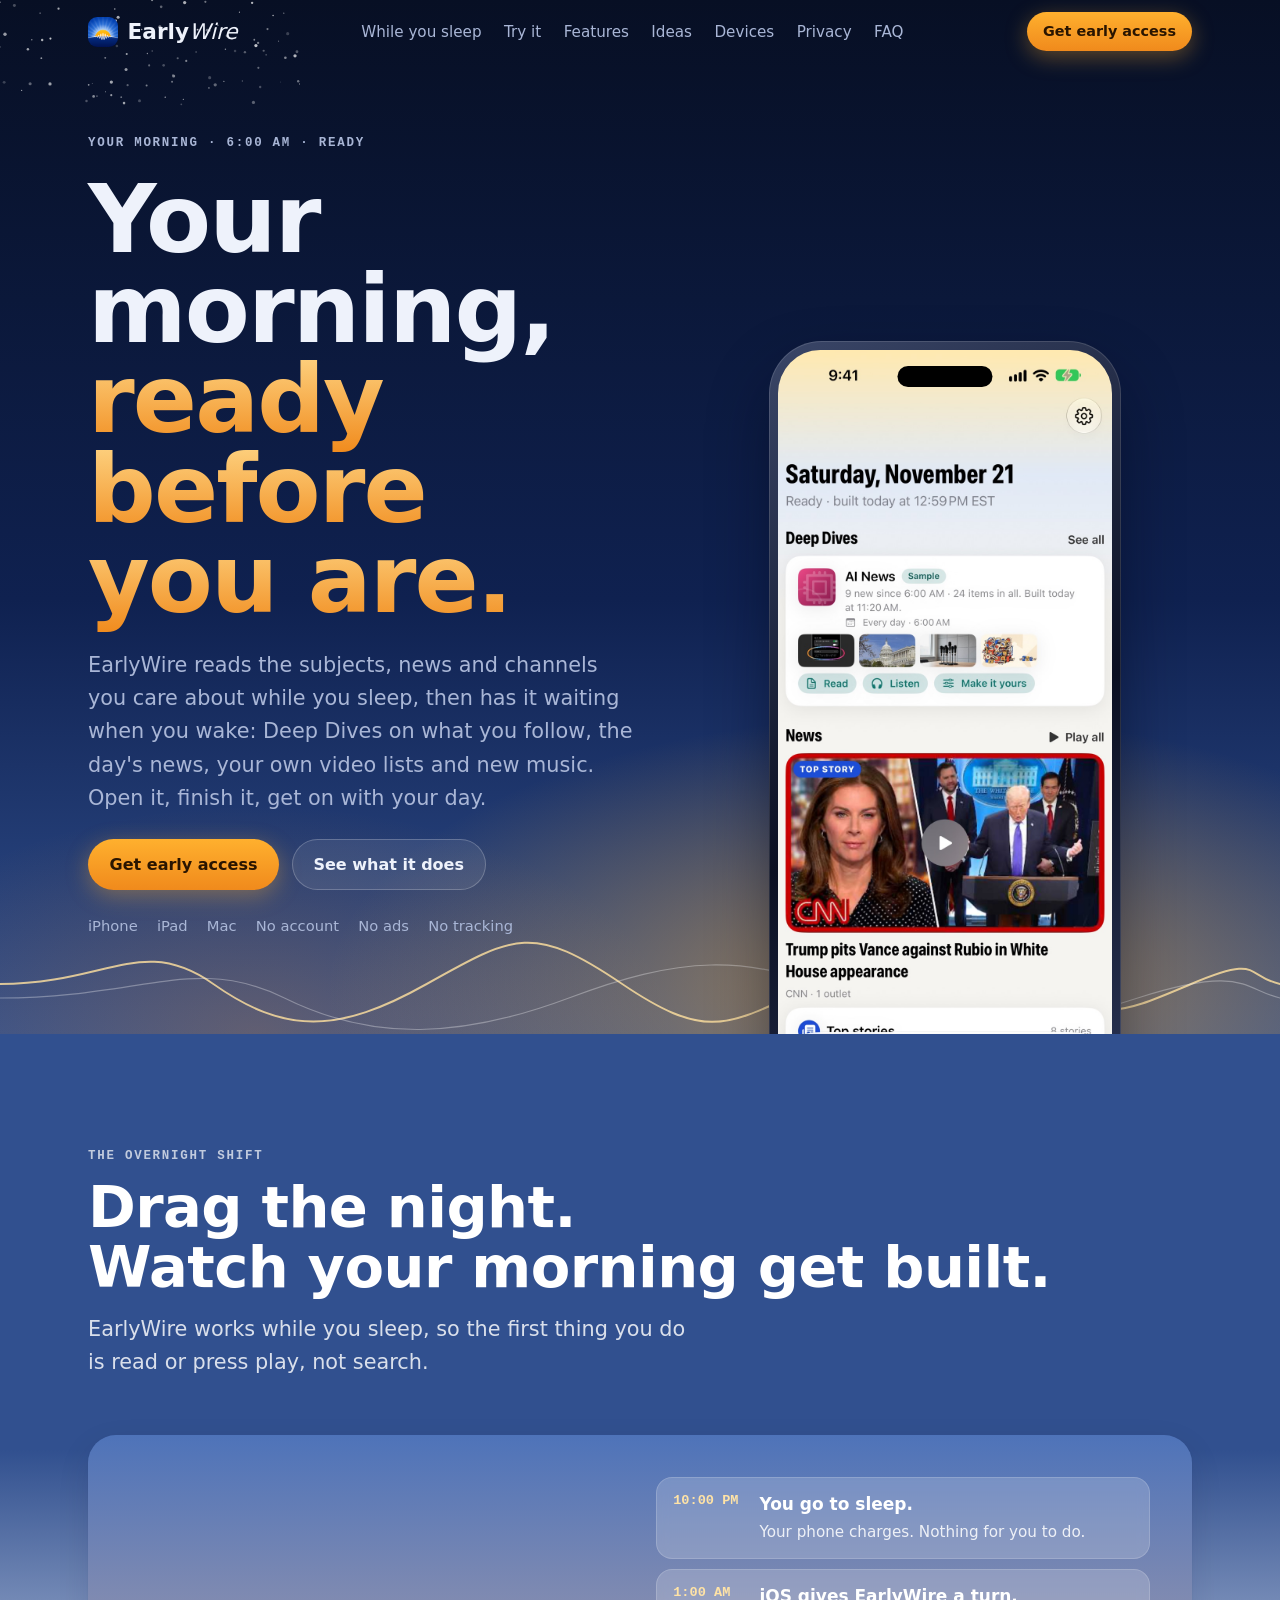
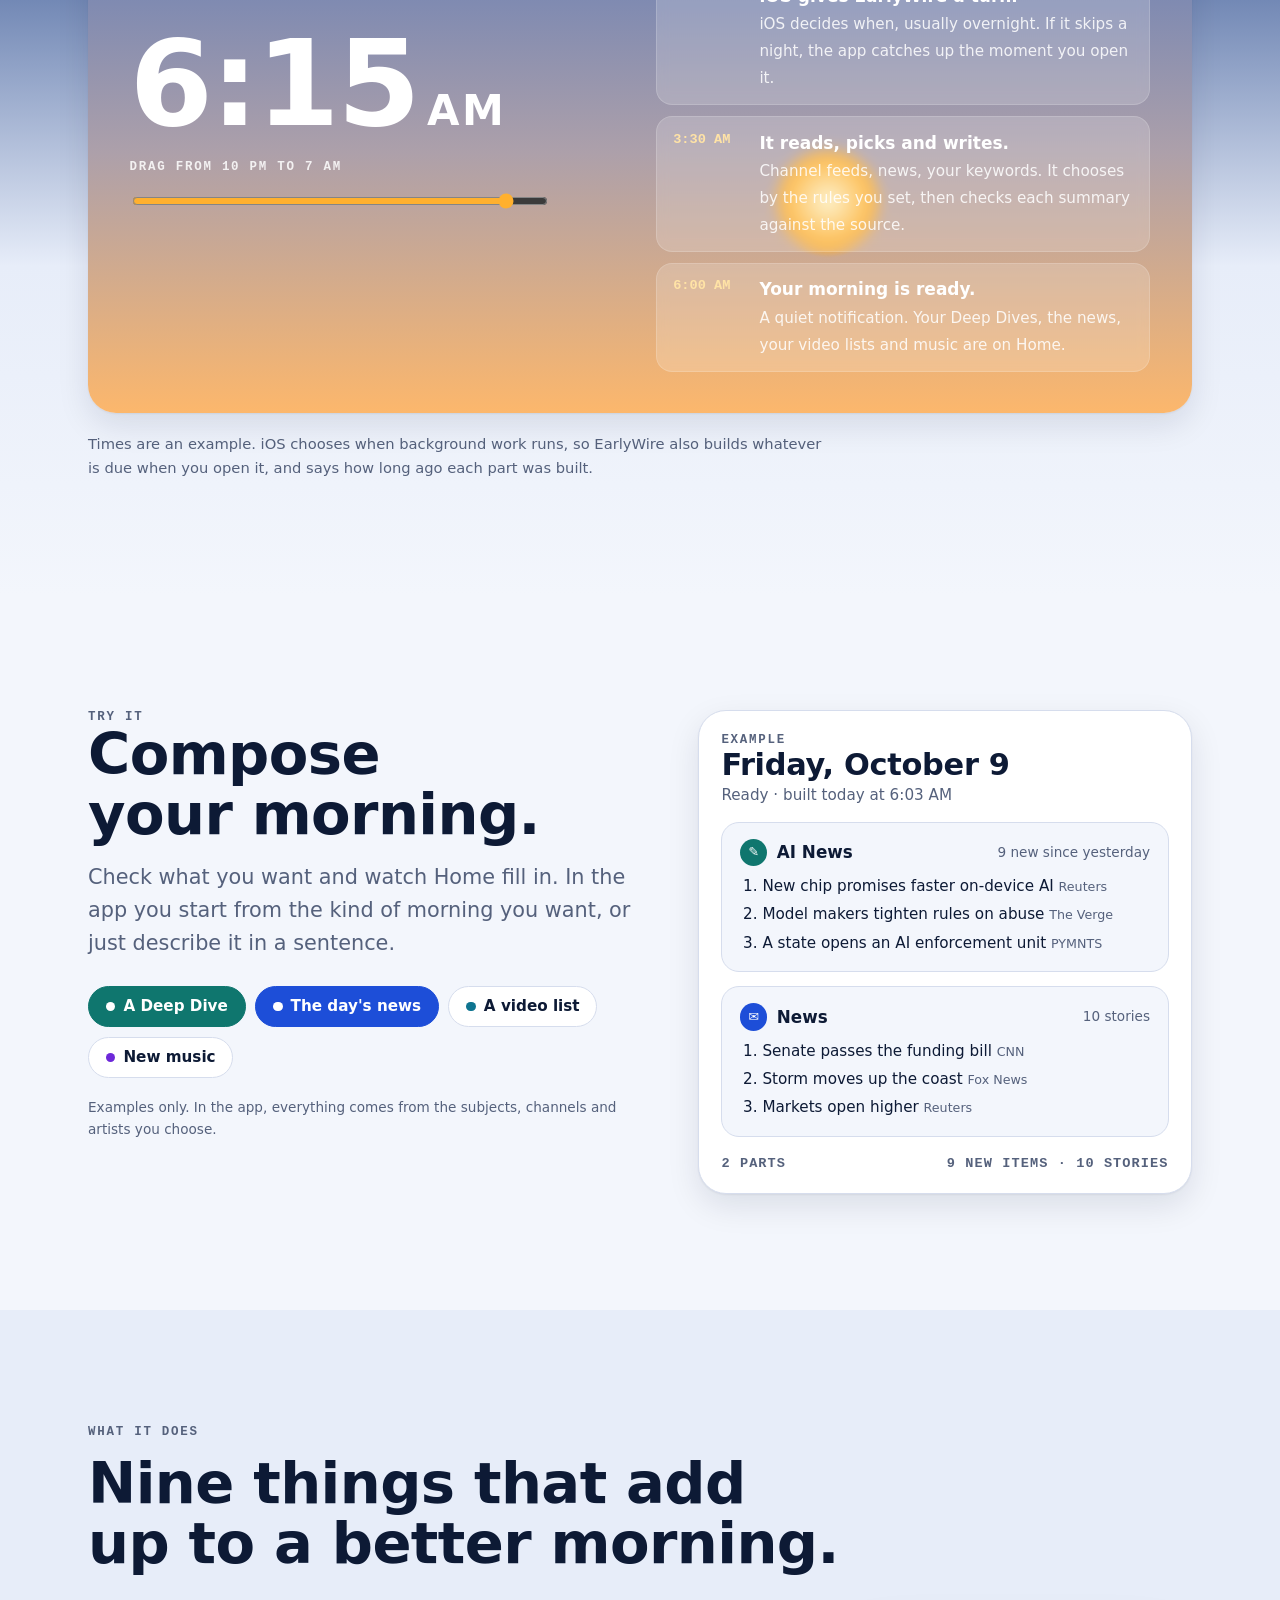
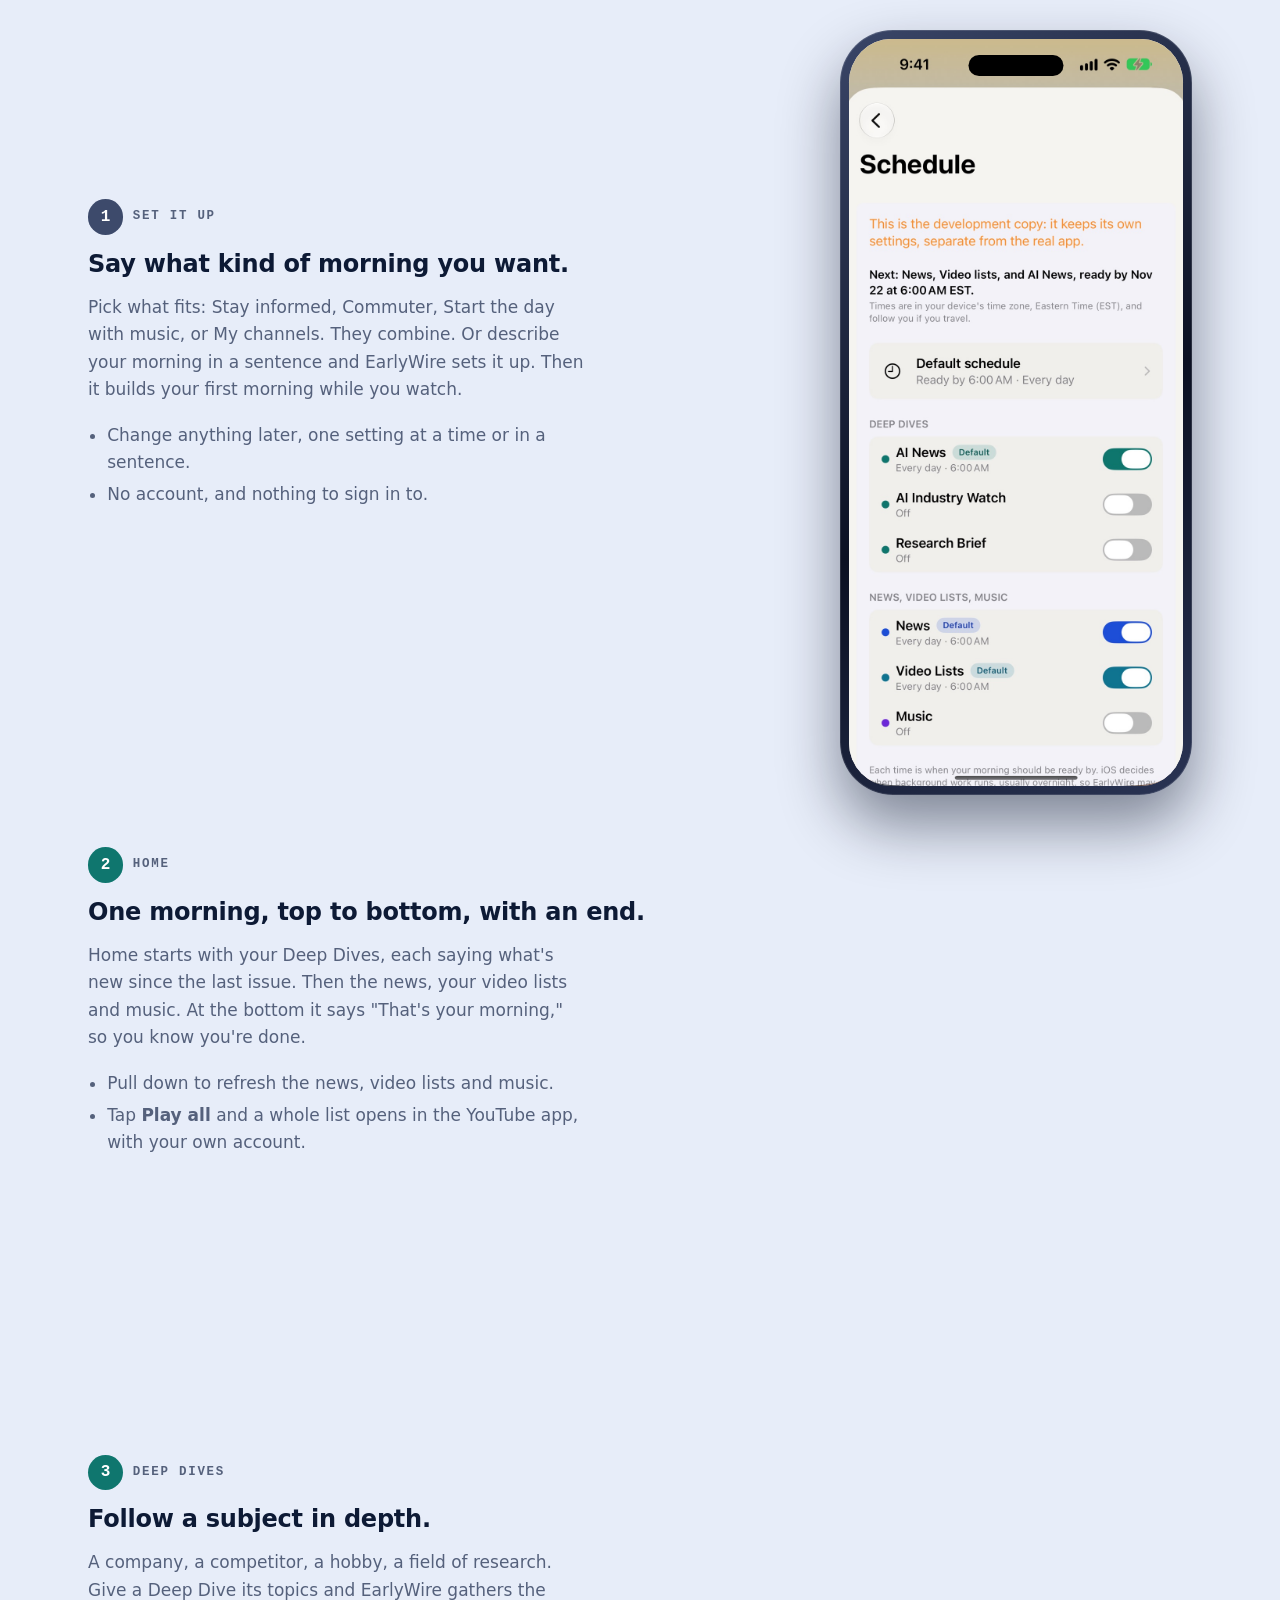
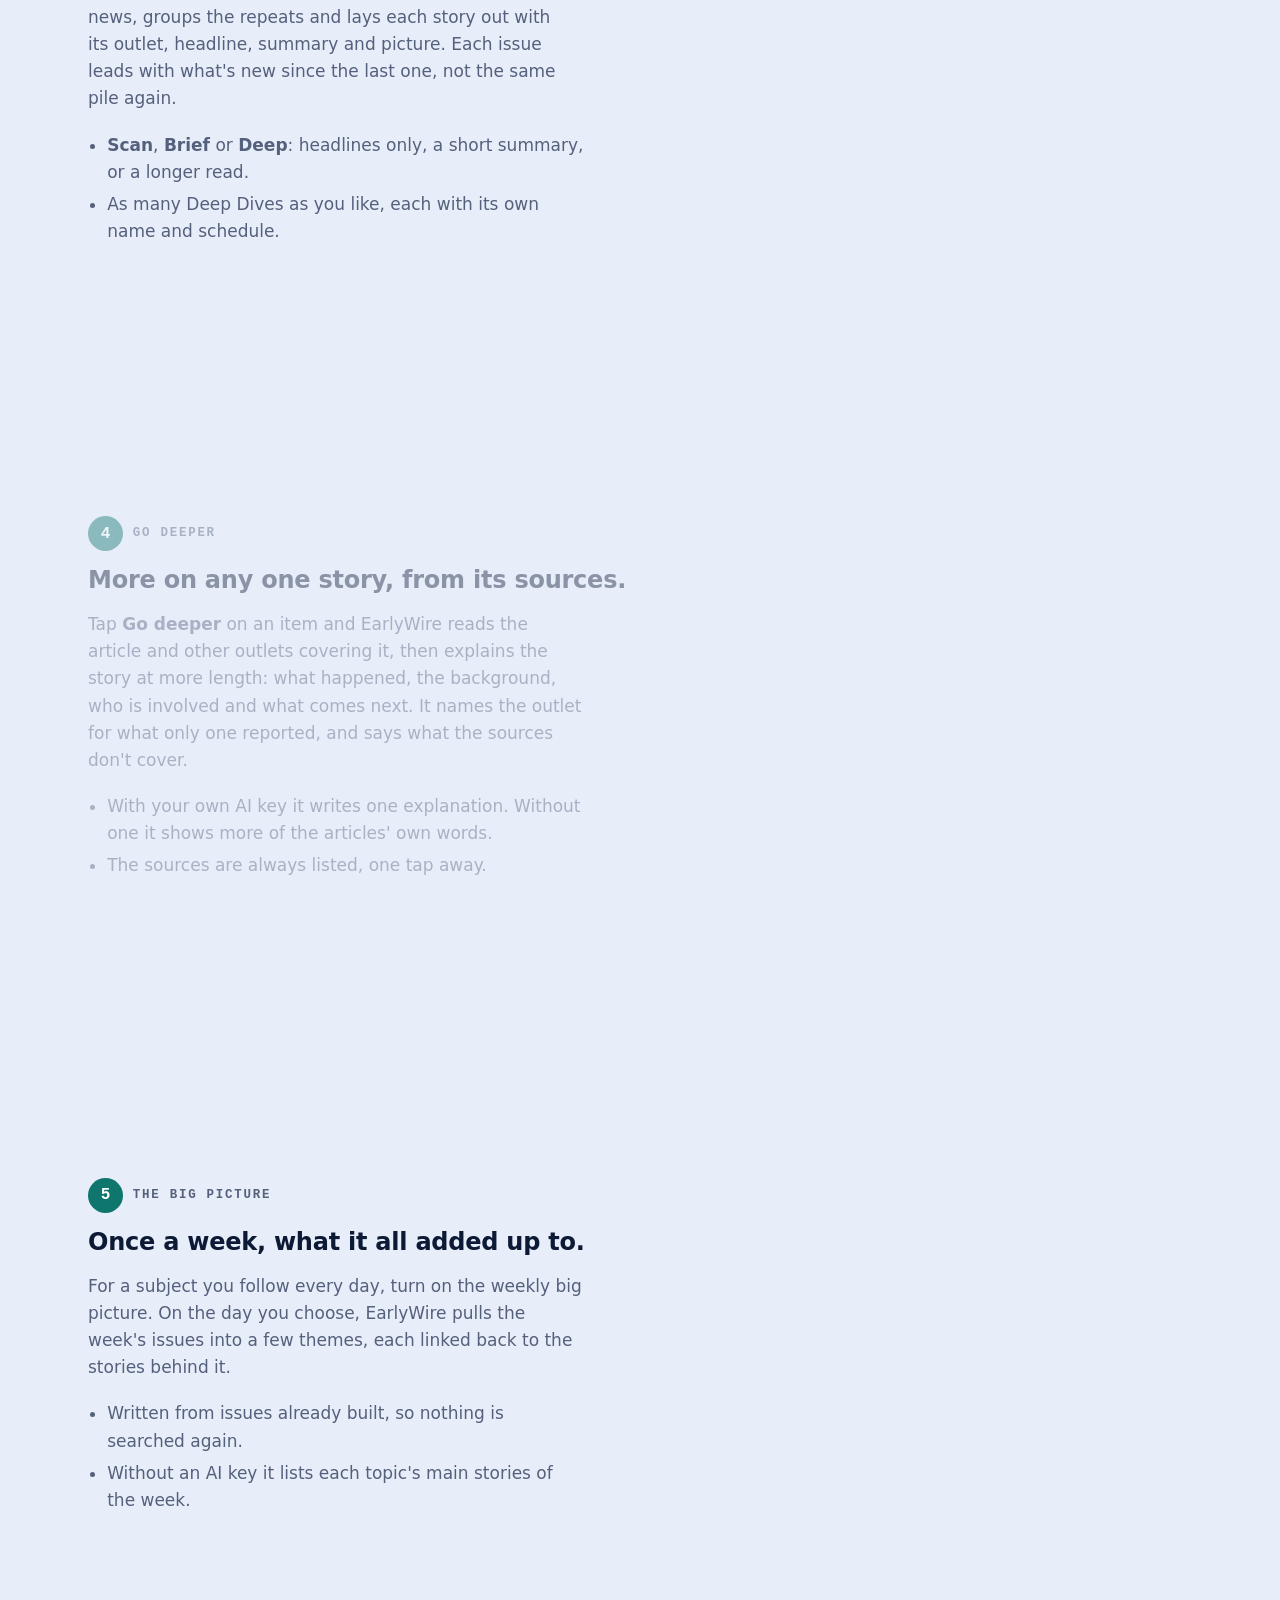
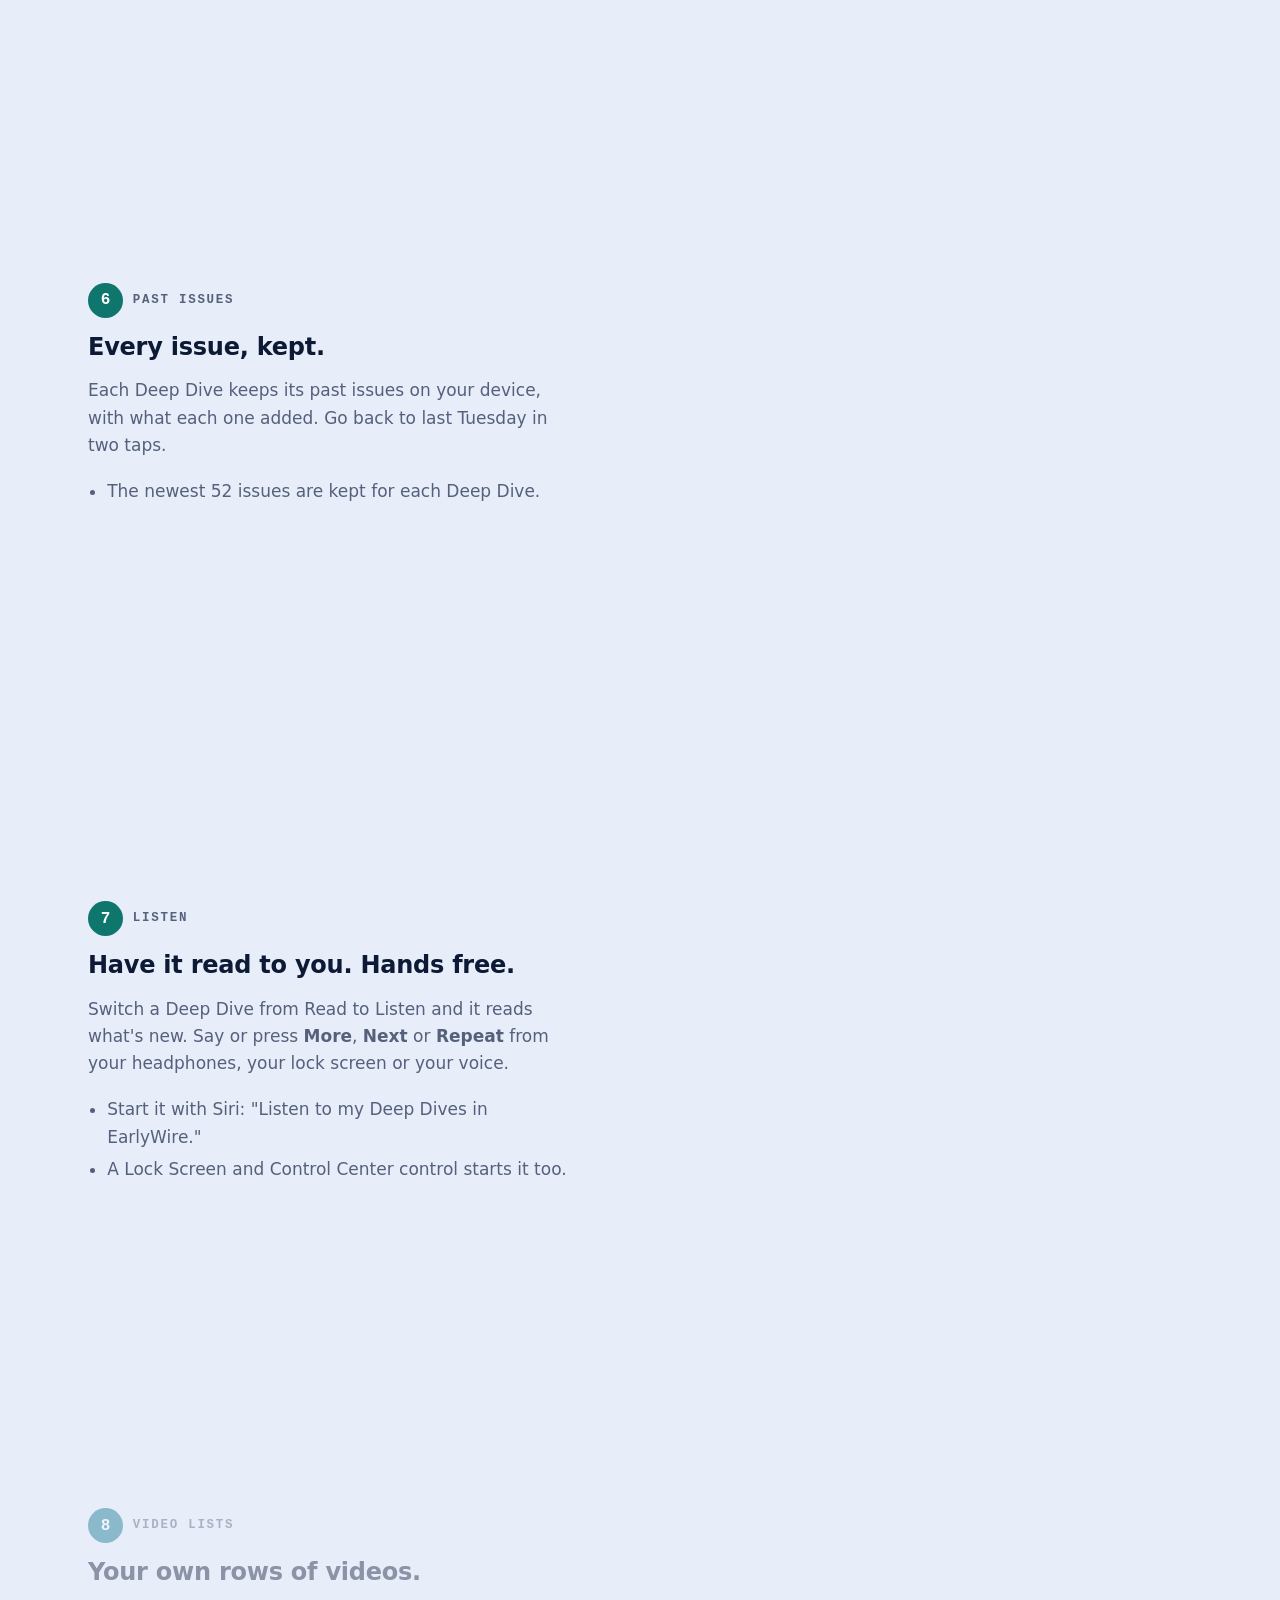
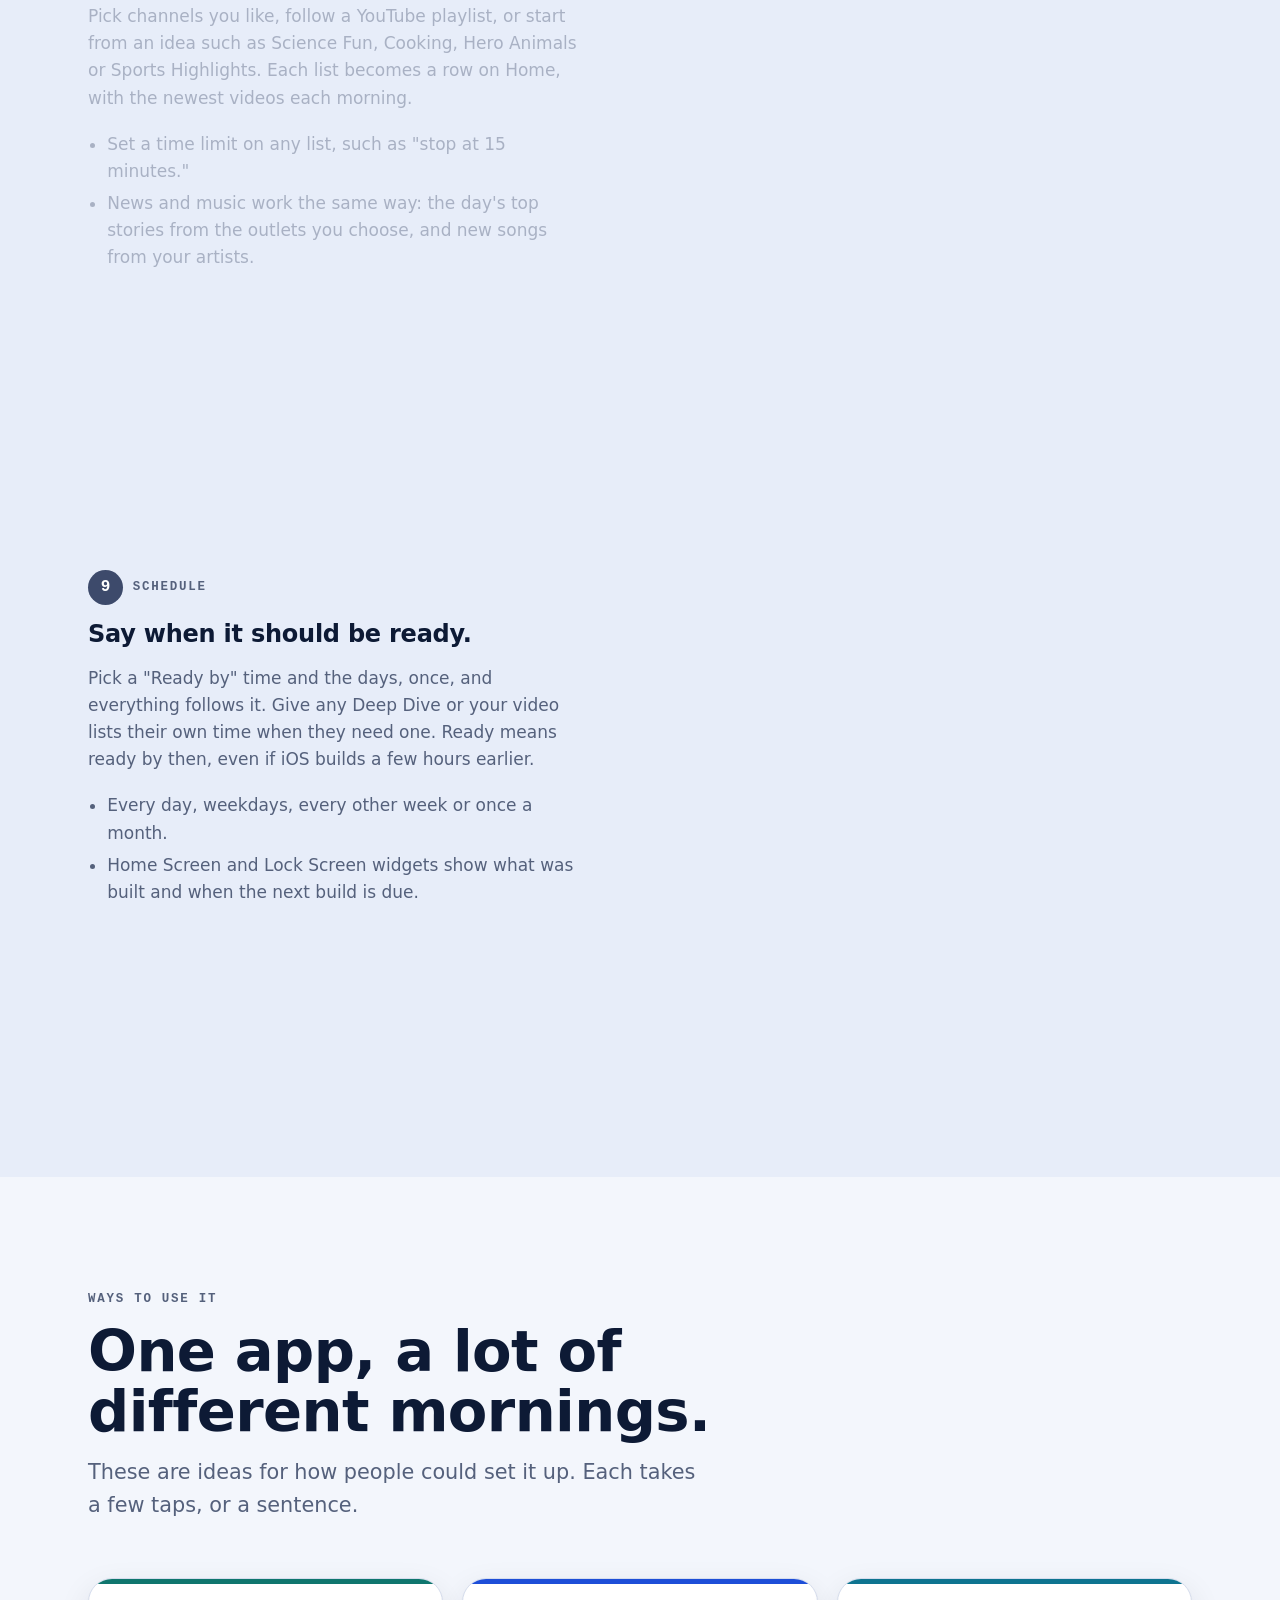
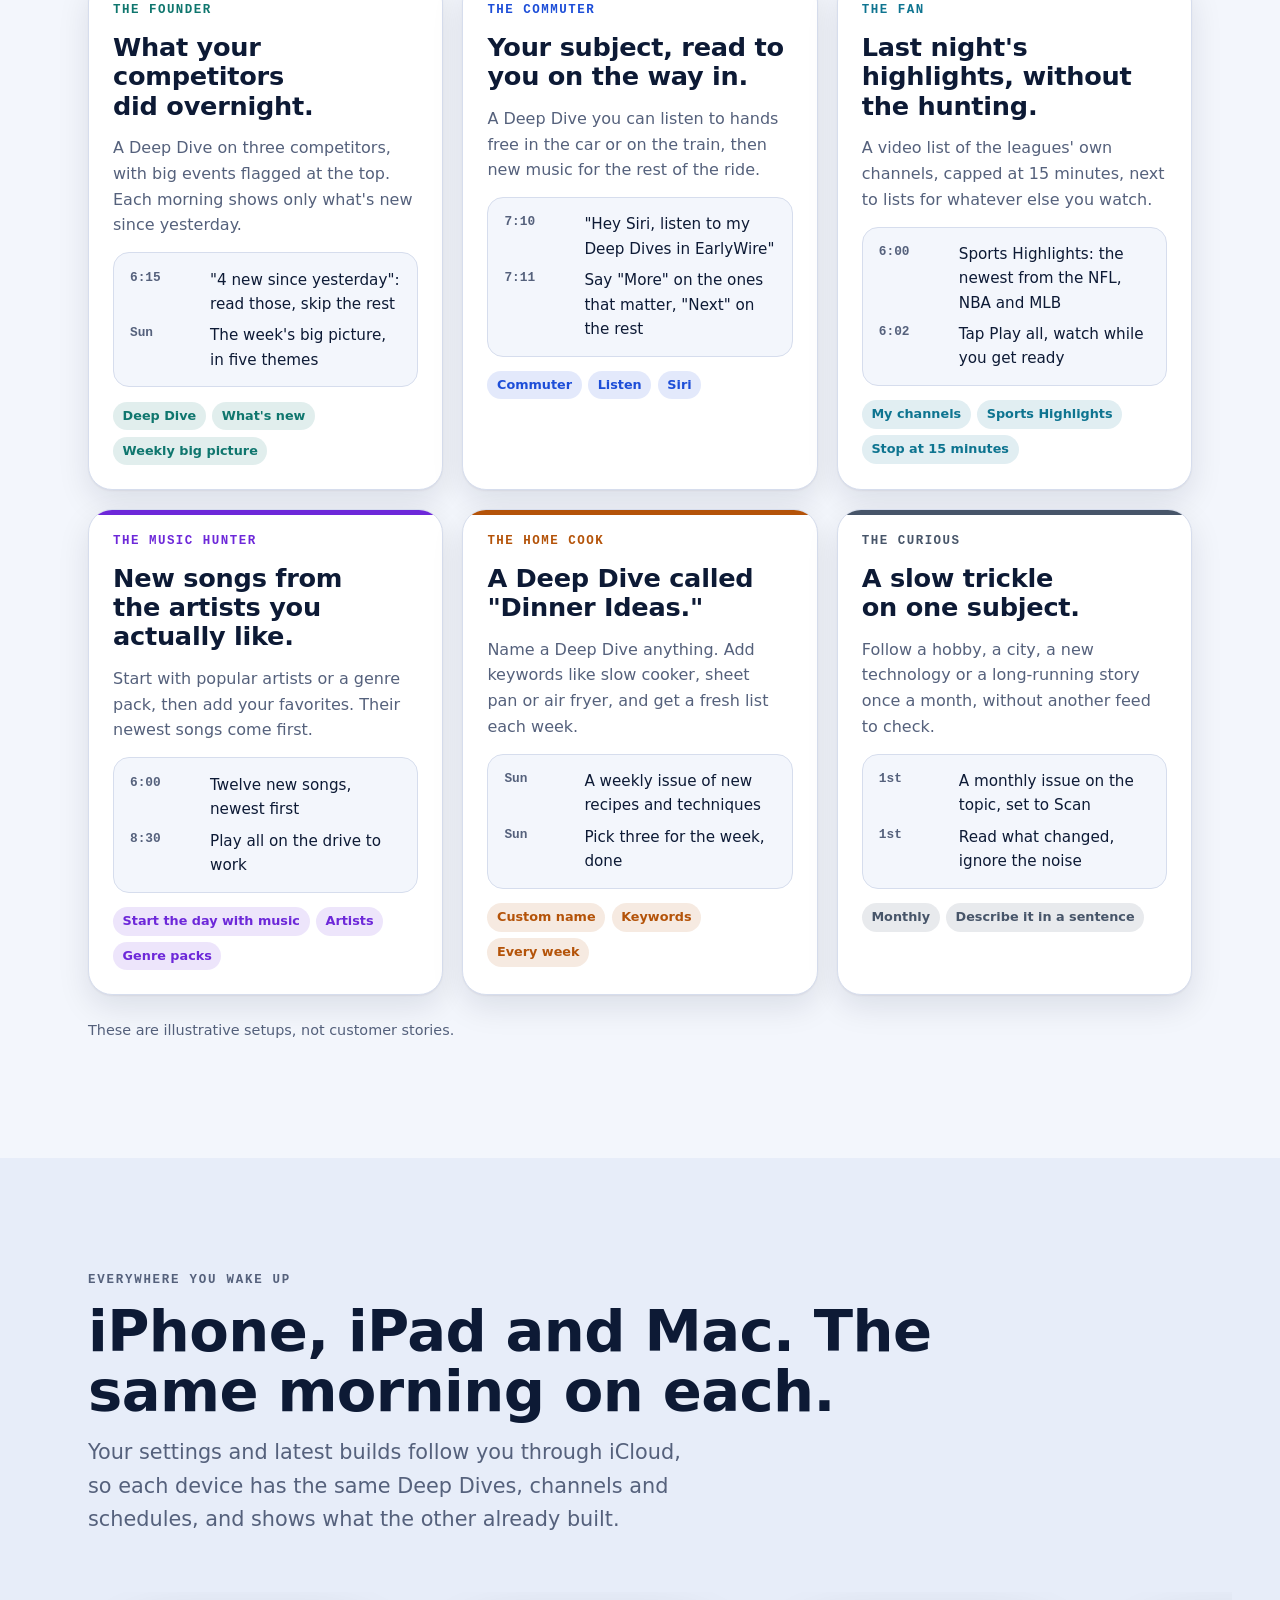
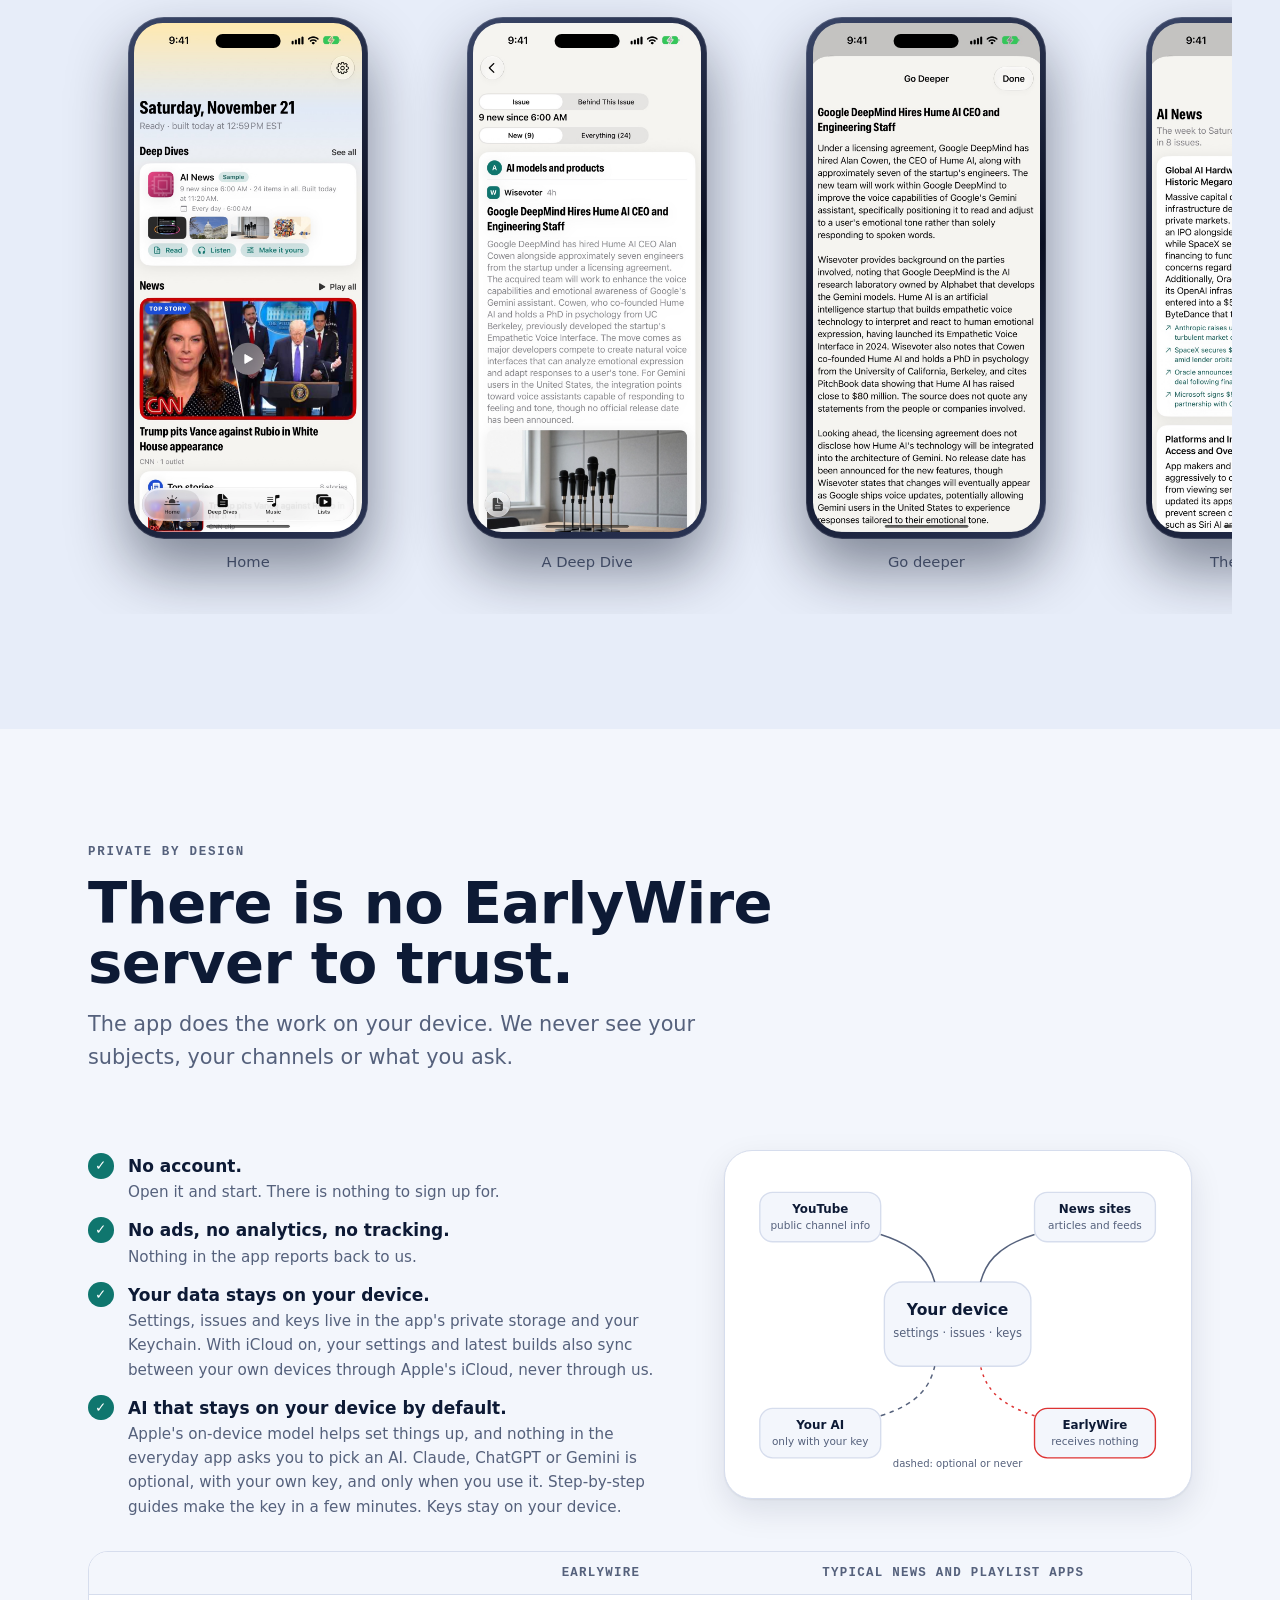
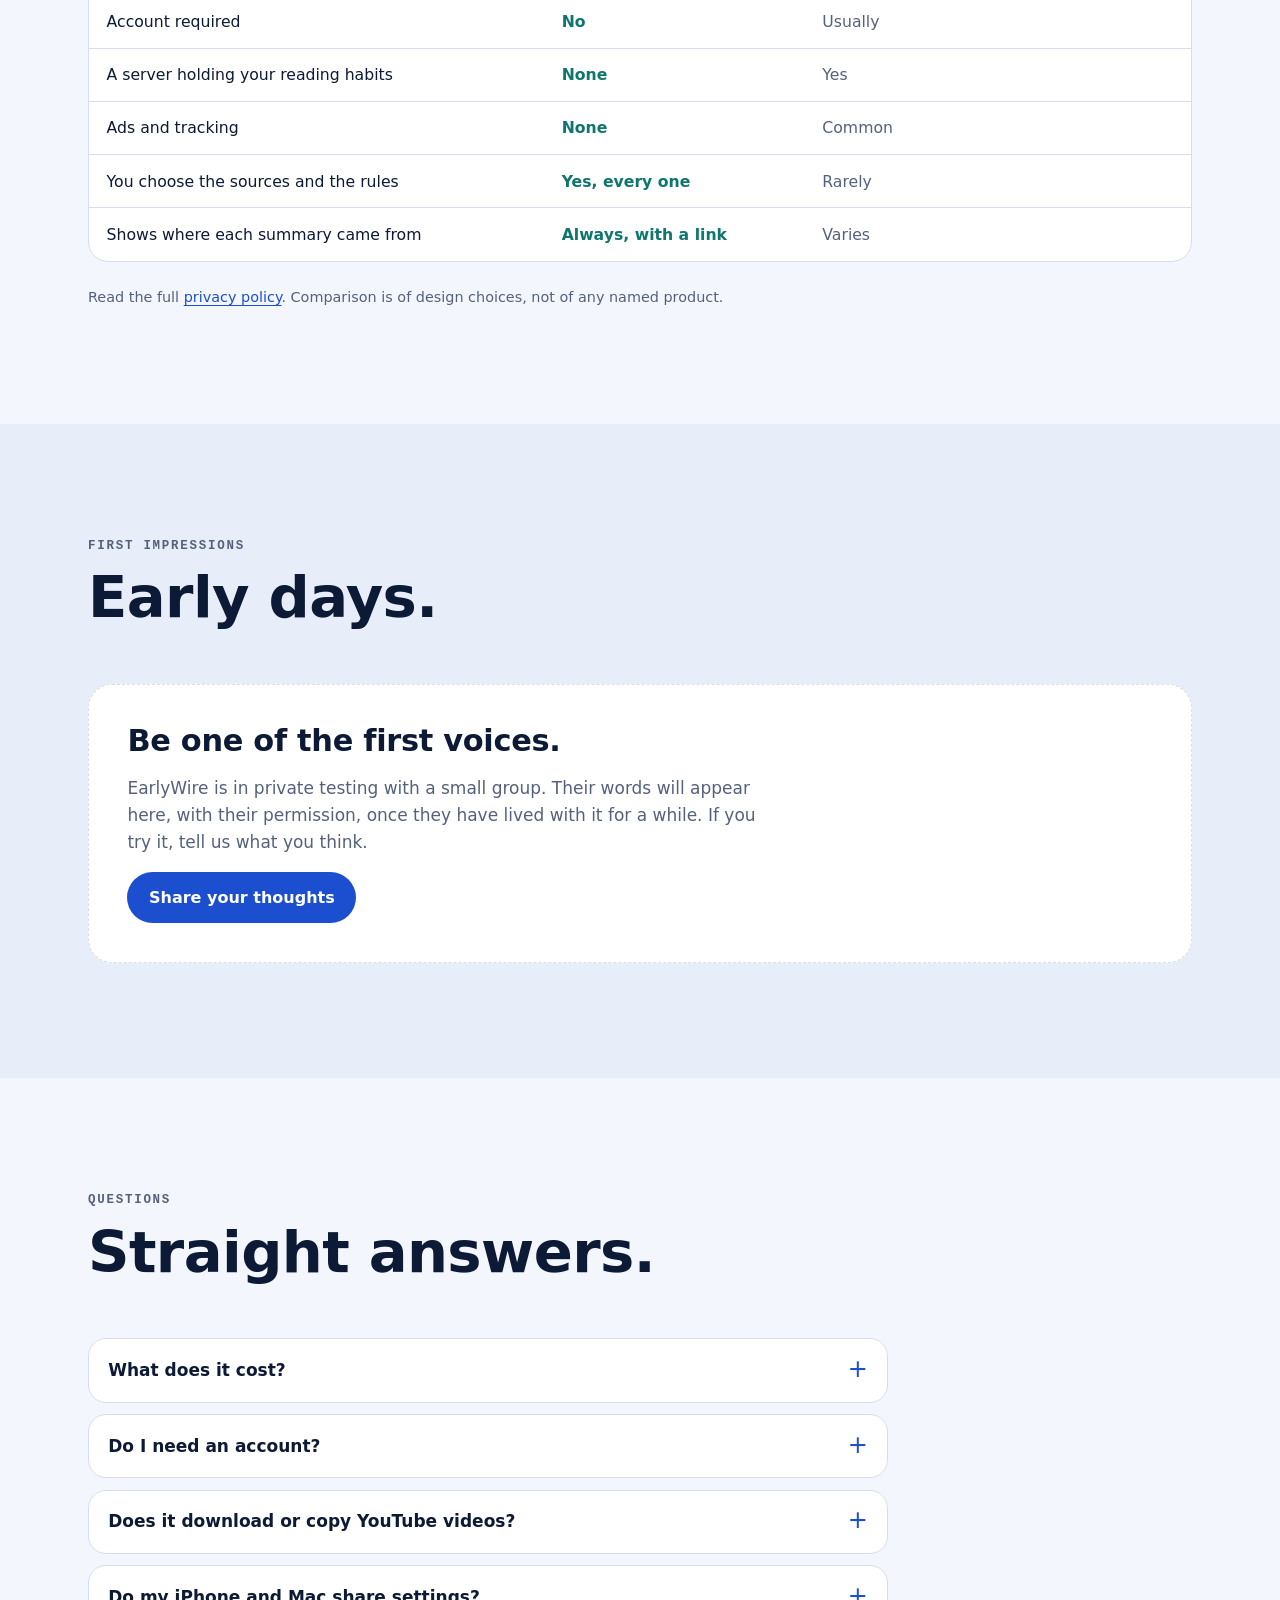
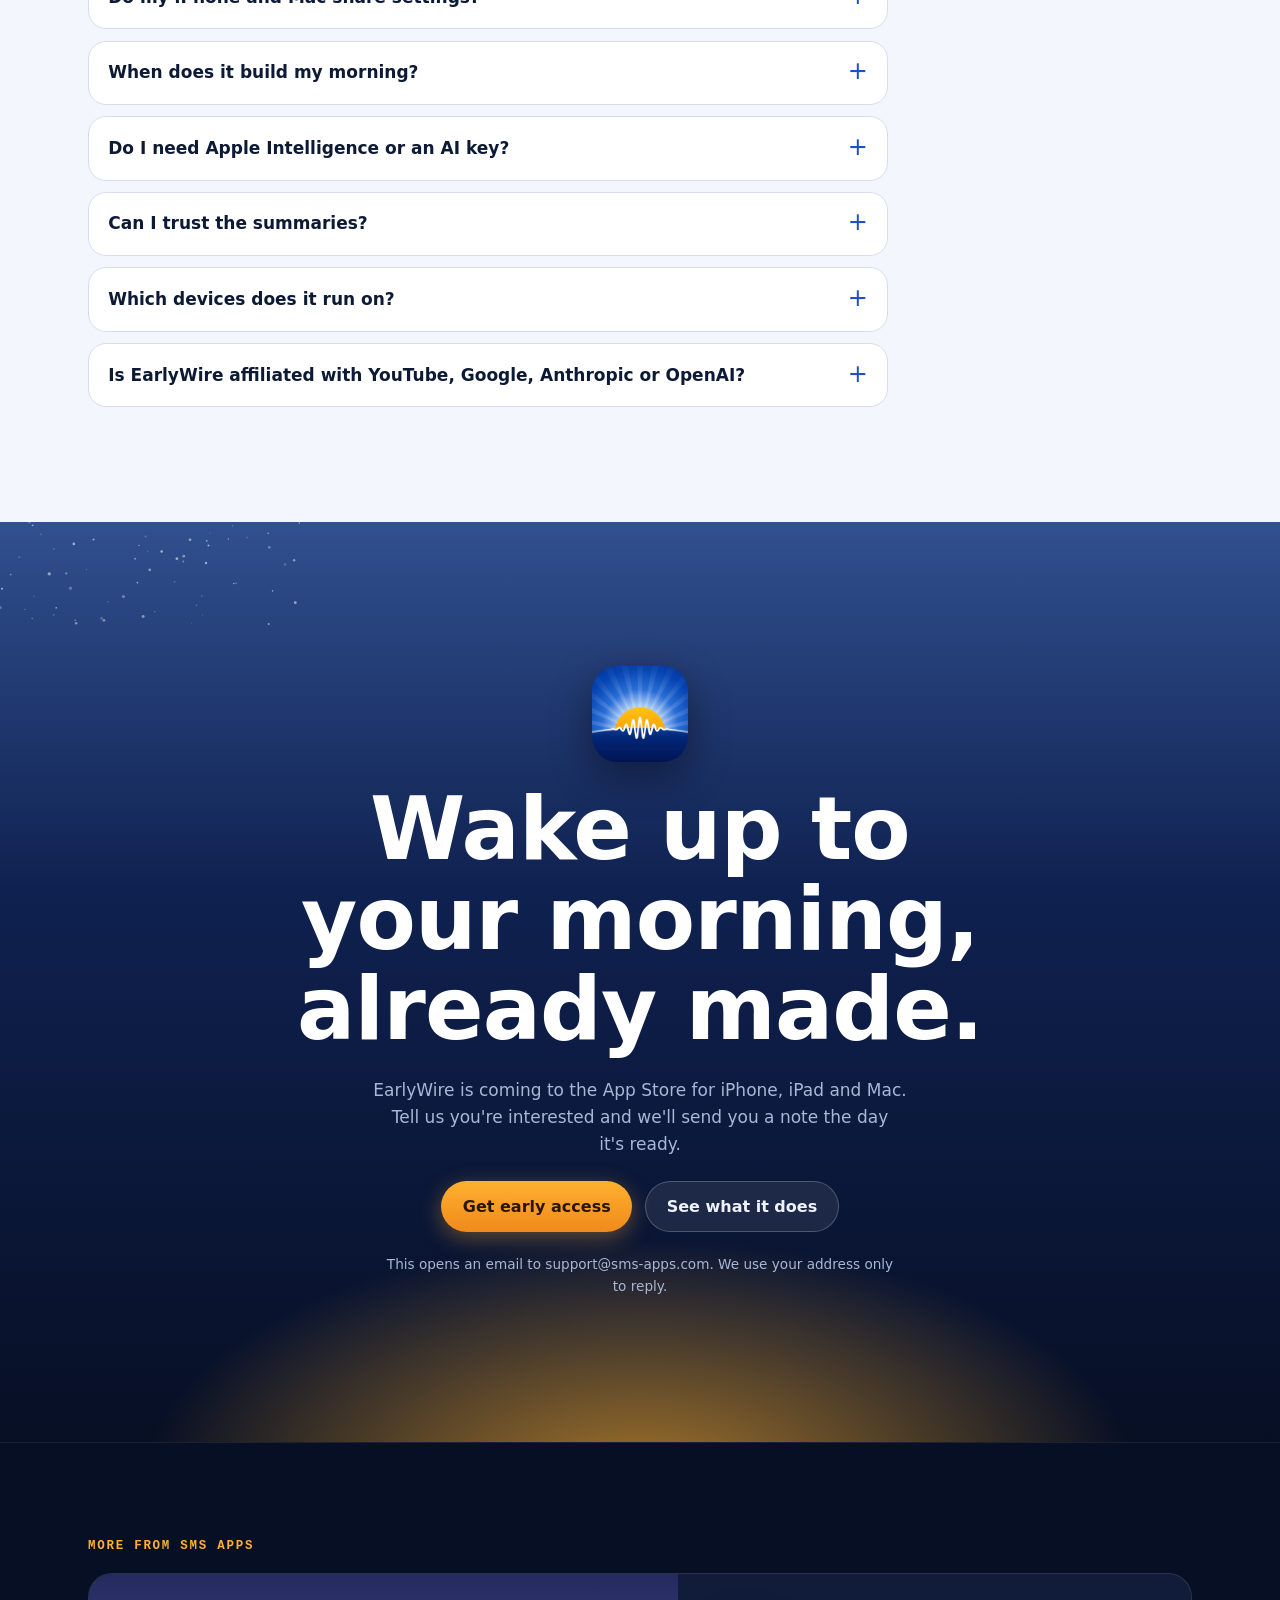
==== commit ebd0fbaa: "EarlyWire 1.1: Deep Dives, News, Video Lists and Music; sports and scores removed Co-Authored-By: Cl" ====
--- a/index.html
+++ b/index.html
@@ -4,13 +4,13 @@
 <meta charset="utf-8">
 <meta name="viewport" content="width=device-width, initial-scale=1, viewport-fit=cover">
 <title>EarlyWire: your morning, ready before you are</title>
-<meta name="description" content="EarlyWire builds your morning overnight on your own iPhone, iPad or Mac: sports and news videos, new music and written briefs on anything, to watch, read or listen to. No account, no server, no ads.">
+<meta name="description" content="EarlyWire builds your morning overnight on your own iPhone, iPad or Mac: Deep Dives on the subjects you follow, the day's news, your own video lists and new music, to read, watch or listen to. No account, no server, no ads.">
 <meta name="theme-color" content="#070f24">
 <link rel="canonical" href="https://earlywire.app/">
 <meta property="og:type" content="website">
 <meta property="og:site_name" content="EarlyWire">
 <meta property="og:title" content="EarlyWire: your morning, ready before you are">
-<meta property="og:description" content="Sports and news videos, new music and written briefs, built overnight on your own device and waiting when you wake up.">
+<meta property="og:description" content="Deep Dives on the subjects you follow, the day's news, video lists and new music, built overnight on your own device and waiting when you wake up.">
 <meta property="og:url" content="https://earlywire.app/">
 <meta property="og:image" content="https://earlywire.app/og.png">
 <meta name="twitter:card" content="summary_large_image">
@@ -18,7 +18,7 @@
 <link rel="apple-touch-icon" href="apple-touch-icon.png">
 <link rel="stylesheet" href="style.css">
 <script type="application/ld+json">
-{"@context":"https://schema.org","@type":"SoftwareApplication","name":"EarlyWire","applicationCategory":"NewsApplication","operatingSystem":"iOS, iPadOS, macOS","description":"Builds a personal morning overnight on the user's own device: sports and news videos, new music and written briefs, to watch, read or listen to.","url":"https://earlywire.app/","author":{"@type":"Organization","name":"SMS Apps","url":"https://sms-apps.com/"},"offers":{"@type":"Offer","price":"0","priceCurrency":"USD"}}
+{"@context":"https://schema.org","@type":"SoftwareApplication","name":"EarlyWire","applicationCategory":"NewsApplication","operatingSystem":"iOS, iPadOS, macOS","description":"Builds a personal morning overnight on the user's own device: Deep Dives on followed subjects, news videos, video lists and new music, to read, watch or listen to.","url":"https://earlywire.app/","author":{"@type":"Organization","name":"SMS Apps","url":"https://sms-apps.com/"},"offers":{"@type":"Offer","price":"0","priceCurrency":"USD"}}
 </script>
 <script>document.documentElement.classList.add('js')</script>
 </head>
@@ -33,7 +33,6 @@
       <li><a href="#sleep">While you sleep</a></li>
       <li><a href="#compose">Try it</a></li>
       <li><a href="#features">Features</a></li>
-      <li><a href="#watch">Watch</a></li>
       <li><a href="#ideas">Ideas</a></li>
       <li><a href="#devices">Devices</a></li>
       <li><a href="#privacy">Privacy</a></li>
@@ -53,17 +52,17 @@
     <div class="hero-copy">
       <p class="dateline">Your morning &middot; 6:00 AM &middot; ready</p>
       <h1>Your morning, <em>ready before you are.</em></h1>
-      <p class="lede">EarlyWire reads the channels, news and topics you care about while you sleep, then has it waiting when you wake: sports and news videos, new music, and written briefs you can read or have read to you.</p>
+      <p class="lede">EarlyWire reads the subjects, news and channels you care about while you sleep, then has it waiting when you wake: Deep Dives on what you follow, the day's news, your own video lists and new music. Open it, finish it, get on with your day.</p>
       <div class="cta-row">
         <a class="btn sun" href="#get">Get early access</a>
-        <a class="btn ghost" href="#watch">&#9654;&#xFE0E; Watch it work</a>
+        <a class="btn ghost" href="#features">See what it does</a>
       </div>
       <p class="platforms"><span>iPhone</span><span>iPad</span><span>Mac</span><span>No account</span><span>No ads</span><span>No tracking</span></p>
     </div>
     <div class="hero-phone">
       <div class="phone">
         <div class="screen">
-          <video id="heroVideo" src="assets/video/hero.mp4" poster="assets/img/poster-hero.jpg" muted loop playsinline autoplay preload="auto" aria-label="A short loop of EarlyWire's setup: choosing templates and building the morning"></video>
+          <img src="assets/img/phone-22-home.jpg" alt="EarlyWire's Home screen: a card for each Deep Dive saying what's new, then the news" width="880" height="1912">
         </div>
       </div>
     </div>
@@ -82,7 +81,7 @@
     <div class="sec-head reveal">
       <p class="dateline">The overnight shift</p>
       <h2>Drag the night.<br>Watch your morning get built.</h2>
-      <p class="lede">EarlyWire works while you sleep, so the first thing you do is press play, not search.</p>
+      <p class="lede">EarlyWire works while you sleep, so the first thing you do is read or press play, not search.</p>
     </div>
     <div class="sky-card reveal" id="skyCard">
       <div class="sky" id="sky"></div>
@@ -99,7 +98,7 @@
         <li data-at="0"><time>10:00 PM</time><div><b>You go to sleep.</b><span>Your phone charges. Nothing for you to do.</span></div></li>
         <li data-at="180"><time>1:00 AM</time><div><b>iOS gives EarlyWire a turn.</b><span>iOS decides when, usually overnight. If it skips a night, the app catches up the moment you open it.</span></div></li>
         <li data-at="330"><time>3:30 AM</time><div><b>It reads, picks and writes.</b><span>Channel feeds, news, your keywords. It chooses by the rules you set, then checks each summary against the source.</span></div></li>
-        <li data-at="480"><time>6:00 AM</time><div><b>Briefs ready.</b><span>A quiet notification. Sports, News, Music and your written briefs are on Home.</span></div></li>
+        <li data-at="480"><time>6:00 AM</time><div><b>Your morning is ready.</b><span>A quiet notification. Your Deep Dives, the news, your video lists and music are on Home.</span></div></li>
       </ol>
     </div>
     <p class="honest">Times are an example. iOS chooses when background work runs, so EarlyWire also builds whatever is due when you open it, and says how long ago each part was built.</p>
@@ -112,14 +111,14 @@
     <div class="reveal">
       <p class="dateline">Try it</p>
       <h2>Compose your morning.</h2>
-      <p class="lede" style="margin-top:1rem">Check what you want and watch Home fill in. In the app you can start from a template, or just describe your morning in a sentence.</p>
+      <p class="lede" style="margin-top:1rem">Check what you want and watch Home fill in. In the app you start from the kind of morning you want, or just describe it in a sentence.</p>
       <div class="chips" role="group" aria-label="Choose what goes in your morning">
-        <button class="chip s" aria-pressed="true" data-k="sports"><span class="dot"></span>Sports highlights</button>
-        <button class="chip n" aria-pressed="false" data-k="news"><span class="dot"></span>Breaking news</button>
+        <button class="chip b" aria-pressed="true" data-k="deep"><span class="dot"></span>A Deep Dive</button>
+        <button class="chip n" aria-pressed="true" data-k="news"><span class="dot"></span>The day's news</button>
+        <button class="chip s" aria-pressed="false" data-k="lists"><span class="dot"></span>A video list</button>
         <button class="chip m" aria-pressed="false" data-k="music"><span class="dot"></span>New music</button>
-        <button class="chip b" aria-pressed="false" data-k="brief"><span class="dot"></span>A written brief</button>
-      </div>
-      <p class="fine" style="margin-top:1.2rem">Examples only. In the app, the picks come from the channels, artists and keywords you choose.</p>
+      </div>
+      <p class="fine" style="margin-top:1.2rem">Examples only. In the app, everything comes from the subjects, channels and artists you choose.</p>
     </div>
     <div class="today reveal" aria-live="polite">
       <div>
@@ -127,24 +126,24 @@
         <h3>Friday, October 9</h3>
         <p class="meta" id="todayMeta">Ready &middot; built today at 6:03 AM</p>
       </div>
-      <div class="tcard s on" data-k="sports">
-        <header><span class="badge">&#9917;&#xFE0E;</span><h4>Daily Sports Brief</h4><span>8 videos</span></header>
-        <ol><li>Tar Heels beat Duke 24-20 | Highlights <small>ESPN College Football &middot; Your team</small></li><li>Nuggets at Lakers | Full Game Highlights <small>NBA</small></li><li>Round 2 Highlights <small>PGA Tour</small></li></ol>
-      </div>
-      <div class="tcard n" data-k="news">
-        <header><span class="badge">&#9993;&#xFE0E;</span><h4>Daily News Brief</h4><span>10 stories</span></header>
-        <ol><li>Senate passes the funding bill <small>CNN</small></li><li>Storm moves up the coast <small>Fox News</small></li><li>Markets open higher <small>MS NOW</small></li></ol>
+      <div class="tcard b on" data-k="deep">
+        <header><span class="badge">&#9998;&#xFE0E;</span><h4>AI News</h4><span>9 new since yesterday</span></header>
+        <ol><li>New chip promises faster on-device AI <small>Reuters</small></li><li>Model makers tighten rules on abuse <small>The Verge</small></li><li>A state opens an AI enforcement unit <small>PYMNTS</small></li></ol>
+      </div>
+      <div class="tcard n on" data-k="news">
+        <header><span class="badge">&#9993;&#xFE0E;</span><h4>News</h4><span>10 stories</span></header>
+        <ol><li>Senate passes the funding bill <small>CNN</small></li><li>Storm moves up the coast <small>Fox News</small></li><li>Markets open higher <small>Reuters</small></li></ol>
+      </div>
+      <div class="tcard s" data-k="lists">
+        <header><span class="badge">&#9654;&#xFE0E;</span><h4>Science Fun</h4><span>8 videos</span></header>
+        <ol><li>Testing the world's strongest magnet <small>Mark Rober</small></li><li>Why randomness isn't random <small>Veritasium</small></li><li>The edge of the solar system <small>Kurzgesagt</small></li></ol>
       </div>
       <div class="tcard m" data-k="music">
-        <header><span class="badge">&#9835;</span><h4>Popular Music</h4><span>12 songs</span></header>
+        <header><span class="badge">&#9835;</span><h4>Music</h4><span>12 songs</span></header>
         <ol><li>A new single <small>An artist you follow</small></li><li>A new video <small>A country artist</small></li><li>A new release <small>A pop artist</small></li></ol>
       </div>
-      <div class="tcard b" data-k="brief">
-        <header><span class="badge">&#9998;&#xFE0E;</span><h4>AI News</h4><span>20 items</span></header>
-        <ol><li>New chip promises faster on-device AI <small>Reuters</small></li><li>Model makers tighten rules on abuse <small>The Verge</small></li></ol>
-      </div>
       <p class="empty" id="todayEmpty" hidden>Nothing picked. Check something to see it appear.</p>
-      <div class="total"><span id="totalLabel">Total</span><span id="totalMin">8 videos</span></div>
+      <div class="total"><span id="totalLabel">Total</span><span id="totalMin">9 new items</span></div>
     </div>
   </div>
 </section>
@@ -154,108 +153,87 @@
   <div class="wrap">
     <div class="sec-head reveal">
       <p class="dateline">What it does</p>
-      <h2>Eight small things that add up to a better morning.</h2>
+      <h2>Nine things that add up to a better morning.</h2>
     </div>
     <div class="pillars-grid">
       <div class="steps" id="steps">
-        <article class="step active" data-img="phone-01-first-run">
+        <article class="step active" data-img="phone-21-first-run">
           <div class="kick"><span class="num c-a">1</span><span class="dateline">Set it up</span></div>
-          <h3>Describe your morning in your own words.</h3>
-          <p>"I follow the Braves, local Atlanta news and upbeat 90s country." EarlyWire fills in the sports, news, music and a written brief for you. Or choose a template and go.</p>
-          <ul><li>Templates combine: Sports Enthusiast, Breaking News, Popular Music.</li><li>Change anything later, one setting at a time or in a sentence.</li></ul>
-          <div class="inline-phone phone"><div class="screen"><img src="assets/img/phone-01-first-run.jpg" alt="EarlyWire's first screen: describe your morning, or pick templates" loading="lazy" width="880" height="1912"></div></div>
-        </article>
-        <article class="step" data-img="phone-02-home">
-          <div class="kick"><span class="num c-s">2</span><span class="dateline">Watch</span></div>
-          <h3>Your whole morning, on one Home screen.</h3>
-          <p>Home leads with the morning's top video, then last night's games, your written briefs and the news, each with its picture. Tabs for Scores, Briefs, Music and your own Lists hold the rest. Tap <b>Play all</b> and a whole list opens in the YouTube app, with your own account and Premium benefits.</p>
-          <ul><li>Eight sports videos, a dozen songs, or as few or as many as you like.</li><li>EarlyWire only reads public YouTube information. It never changes your account.</li></ul>
-          <div class="inline-phone phone"><div class="screen"><img src="assets/img/phone-02-home.jpg" alt="The Home screen: a big lead video, last night's games and the written briefs" loading="lazy" width="880" height="1912"></div></div>
-        </article>
-        <article class="step" data-img="phone-12-scores">
-          <div class="kick"><span class="num c-s">3</span><span class="dateline">Scores</span></div>
-          <h3>Last night's scores, at a glance.</h3>
-          <p>Each game gets a card in the teams' own colors, with a W or L when the highlight says who won, and each team's score on its side. Tap a card to play the highlights.</p>
-          <ul><li>Small, medium, large or extra large cards, your choice.</li><li>Scores come from the highlights' own titles and descriptions, so nothing is guessed.</li></ul>
-          <div class="inline-phone phone"><div class="screen"><img src="assets/img/phone-12-scores.jpg" alt="The Scores tab: game cards with scores and W or L" loading="lazy" width="880" height="1912"></div></div>
-        </article>
-        <article class="step" data-img="phone-03-brief-pictures">
-          <div class="kick"><span class="num c-b">4</span><span class="dateline">Read</span></div>
-          <h3>Written briefs on anything you follow.</h3>
-          <p>Competitors, a hobby, a team, a recipe box. Give a brief its keywords and EarlyWire gathers the news, groups the repeats and lays each story out like a news app: the outlet, a big headline, the article's own opening sentence and its picture, with a link to read more.</p>
-          <ul><li>Make as many briefs as you like, each with its own name and schedule.</li><li>Every day, every other week, or once a month.</li></ul>
-          <div class="inline-phone phone"><div class="screen"><img src="assets/img/phone-03-brief-pictures.jpg" alt="A written brief: stories with headlines, opening sentences and pictures" loading="lazy" width="880" height="1912"></div></div>
+          <h3>Say what kind of morning you want.</h3>
+          <p>Pick what fits: Stay informed, Commuter, Start the day with music, or My channels. They combine. Or describe your morning in a sentence and EarlyWire sets it up. Then it builds your first morning while you watch.</p>
+          <ul><li>Change anything later, one setting at a time or in a sentence.</li><li>No account, and nothing to sign in to.</li></ul>
+          <div class="inline-phone phone"><div class="screen"><img src="assets/img/phone-21-first-run.jpg" alt="EarlyWire's first screen: four kinds of morning to pick from, or describe your own" loading="lazy" width="880" height="1912"></div></div>
+        </article>
+        <article class="step" data-img="phone-22-home">
+          <div class="kick"><span class="num c-b">2</span><span class="dateline">Home</span></div>
+          <h3>One morning, top to bottom, with an end.</h3>
+          <p>Home starts with your Deep Dives, each saying what's new since the last issue. Then the news, your video lists and music. At the bottom it says "That's your morning," so you know you're done.</p>
+          <ul><li>Pull down to refresh the news, video lists and music.</li><li>Tap <b>Play all</b> and a whole list opens in the YouTube app, with your own account.</li></ul>
+          <div class="inline-phone phone"><div class="screen"><img src="assets/img/phone-22-home.jpg" alt="Home: a card for each Deep Dive with what's new, then the news" loading="lazy" width="880" height="1912"></div></div>
+        </article>
+        <article class="step" data-img="phone-23-deep-dive">
+          <div class="kick"><span class="num c-b">3</span><span class="dateline">Deep Dives</span></div>
+          <h3>Follow a subject in depth.</h3>
+          <p>A company, a competitor, a hobby, a field of research. Give a Deep Dive its topics and EarlyWire gathers the news, groups the repeats and lays each story out with its outlet, headline, summary and picture. Each issue leads with what's new since the last one, not the same pile again.</p>
+          <ul><li><b>Scan</b>, <b>Brief</b> or <b>Deep</b>: headlines only, a short summary, or a longer read.</li><li>As many Deep Dives as you like, each with its own name and schedule.</li></ul>
+          <div class="inline-phone phone"><div class="screen"><img src="assets/img/phone-23-deep-dive.jpg" alt="A Deep Dive's page: 9 new since 6:00 AM, with a switch between New and Everything" loading="lazy" width="880" height="1912"></div></div>
+        </article>
+        <article class="step" data-img="phone-24-go-deeper">
+          <div class="kick"><span class="num c-b">4</span><span class="dateline">Go deeper</span></div>
+          <h3>More on any one story, from its sources.</h3>
+          <p>Tap <b>Go deeper</b> on an item and EarlyWire reads the article and other outlets covering it, then explains the story at more length: what happened, the background, who is involved and what comes next. It names the outlet for what only one reported, and says what the sources don't cover.</p>
+          <ul><li>With your own AI key it writes one explanation. Without one it shows more of the articles' own words.</li><li>The sources are always listed, one tap away.</li></ul>
+          <div class="inline-phone phone"><div class="screen"><img src="assets/img/phone-24-go-deeper.jpg" alt="Go deeper: a three-paragraph explanation of one story, with its source" loading="lazy" width="880" height="1912"></div></div>
+        </article>
+        <article class="step" data-img="phone-25-big-picture">
+          <div class="kick"><span class="num c-b">5</span><span class="dateline">The big picture</span></div>
+          <h3>Once a week, what it all added up to.</h3>
+          <p>For a subject you follow every day, turn on the weekly big picture. On the day you choose, EarlyWire pulls the week's issues into a few themes, each linked back to the stories behind it.</p>
+          <ul><li>Written from issues already built, so nothing is searched again.</li><li>Without an AI key it lists each topic's main stories of the week.</li></ul>
+          <div class="inline-phone phone"><div class="screen"><img src="assets/img/phone-25-big-picture.jpg" alt="The Big Picture: this week's themes for AI News, each with its stories" loading="lazy" width="880" height="1912"></div></div>
+        </article>
+        <article class="step" data-img="phone-26-past-issues">
+          <div class="kick"><span class="num c-b">6</span><span class="dateline">Past issues</span></div>
+          <h3>Every issue, kept.</h3>
+          <p>Each Deep Dive keeps its past issues on your device, with what each one added. Go back to last Tuesday in two taps.</p>
+          <ul><li>The newest 52 issues are kept for each Deep Dive.</li></ul>
+          <div class="inline-phone phone"><div class="screen"><img src="assets/img/phone-26-past-issues.jpg" alt="Past Issues: a list of dated issues, each with how many items were new" loading="lazy" width="880" height="1912"></div></div>
         </article>
         <article class="step" data-img="phone-04-listen">
-          <div class="kick"><span class="num c-b">5</span><span class="dateline">Listen</span></div>
+          <div class="kick"><span class="num c-b">7</span><span class="dateline">Listen</span></div>
           <h3>Have it read to you. Hands free.</h3>
-          <p>Switch a brief from Read to Listen and the words follow along as they are spoken. Say or press <b>More</b>, <b>Next</b> or <b>Repeat</b> from your headphones, your lock screen or your voice.</p>
-          <ul><li>Start it with Siri: "Listen to my briefs in EarlyWire."</li><li>A Lock Screen and Control Center control starts it too.</li></ul>
+          <p>Switch a Deep Dive from Read to Listen and it reads what's new. Say or press <b>More</b>, <b>Next</b> or <b>Repeat</b> from your headphones, your lock screen or your voice.</p>
+          <ul><li>Start it with Siri: "Listen to my Deep Dives in EarlyWire."</li><li>A Lock Screen and Control Center control starts it too.</li></ul>
           <div class="inline-phone phone"><div class="screen"><img src="assets/img/phone-04-listen.jpg" alt="The Listen player reading an item with the spoken word highlighted" loading="lazy" width="880" height="1912"></div></div>
         </article>
-        <article class="step" data-img="phone-05-describe-a-brief">
-          <div class="kick"><span class="num c-a">6</span><span class="dateline">Describe</span></div>
-          <h3>Start a brief from a sentence.</h3>
-          <p>Say what you want to follow and EarlyWire suggests a name, topics and keywords. You review them before anything is saved. It uses Apple's on-device model, or Claude, ChatGPT or Gemini if you add your own key.</p>
-          <div class="inline-phone phone"><div class="screen"><img src="assets/img/phone-05-describe-a-brief.jpg" alt="The New brief screen where a topic is described in a sentence" loading="lazy" width="880" height="1912"></div></div>
-        </article>
-        <article class="step" data-img="phone-06-your-teams">
-          <div class="kick"><span class="num c-a">7</span><span class="dateline">Your teams</span></div>
-          <h3>Pick your teams, and their videos lead your morning.</h3>
-          <p>Find a team by name, like UNC or the Braves. For a school, choose which of its sports you follow: football, basketball, soccer and more. EarlyWire adds the team's own channel and its conference's, and their videos come first.</p>
-          <ul><li>A team counts by any of its names: Gators, Florida, UF.</li><li>Sports you didn't pick, like volleyball, stay out.</li></ul>
-          <div class="inline-phone phone"><div class="screen"><img src="assets/img/phone-06-your-teams.jpg" alt="Your Teams in Sports settings: North Carolina, Florida and the Atlanta Braves" loading="lazy" width="880" height="1912"></div></div>
-        </article>
-        <article class="step" data-img="phone-10-schedule">
-          <div class="kick"><span class="num c-a">8</span><span class="dateline">Schedule</span></div>
+        <article class="step" data-img="phone-27-lists">
+          <div class="kick"><span class="num c-s">8</span><span class="dateline">Video lists</span></div>
+          <h3>Your own rows of videos.</h3>
+          <p>Pick channels you like, follow a YouTube playlist, or start from an idea such as Science Fun, Cooking, Hero Animals or Sports Highlights. Each list becomes a row on Home, with the newest videos each morning.</p>
+          <ul><li>Set a time limit on any list, such as "stop at 15 minutes."</li><li>News and music work the same way: the day's top stories from the outlets you choose, and new songs from your artists.</li></ul>
+          <div class="inline-phone phone"><div class="screen"><img src="assets/img/phone-27-lists.jpg" alt="The Lists tab: Nature and Science Fun, each with Play all on YouTube" loading="lazy" width="880" height="1912"></div></div>
+        </article>
+        <article class="step" data-img="phone-28-schedule">
+          <div class="kick"><span class="num c-a">9</span><span class="dateline">Schedule</span></div>
           <h3>Say when it should be ready.</h3>
-          <p>Pick a "Ready by" time and the days, once, and every brief follows it. Give any brief its own days, every other week or once a month when it needs one. Times show your time zone, and ready means ready by then, even if iOS builds a few hours earlier.</p>
-          <ul><li>One default schedule for everything, with a short list of briefs and a switch for each.</li><li>"Use this schedule for other briefs" copies a schedule to several at once.</li></ul>
-          <div class="inline-phone phone"><div class="screen"><img src="assets/img/phone-10-schedule.jpg" alt="The Schedule list: a default schedule and one row per brief with an on and off switch" loading="lazy" width="880" height="1912"></div></div>
-        </article>
-        <article class="step" data-img="phone-08-widget">
-          <div class="kick"><span class="num c-a">9</span><span class="dateline">Glance</span></div>
-          <h3>Widgets that tell you it's ready.</h3>
-          <p>Home Screen and Lock Screen widgets show what was built and when the next build is due, so you know before you open anything.</p>
-          <div class="inline-phone phone"><div class="screen"><img src="assets/img/phone-08-widget.jpg" alt="The EarlyWire widget showing Sports, News, Music and a brief, all ready" loading="lazy" width="880" height="1912"></div></div>
+          <p>Pick a "Ready by" time and the days, once, and everything follows it. Give any Deep Dive or your video lists their own time when they need one. Ready means ready by then, even if iOS builds a few hours earlier.</p>
+          <ul><li>Every day, weekdays, every other week or once a month.</li><li>Home Screen and Lock Screen widgets show what was built and when the next build is due.</li></ul>
+          <div class="inline-phone phone"><div class="screen"><img src="assets/img/phone-28-schedule.jpg" alt="The Schedule list: a default schedule and a row for each part of the morning" loading="lazy" width="880" height="1912"></div></div>
         </article>
       </div>
       <div class="stage" aria-hidden="true">
         <div class="phone"><div class="screen" id="stageScreen">
-          <img class="on" data-name="phone-01-first-run" src="assets/img/phone-01-first-run.jpg" alt="" width="880" height="1912">
-          <img data-name="phone-02-home" src="assets/img/phone-02-home.jpg" alt="" loading="lazy" width="880" height="1912">
-          <img data-name="phone-12-scores" src="assets/img/phone-12-scores.jpg" alt="" loading="lazy" width="880" height="1912">
-          <img data-name="phone-03-brief-pictures" src="assets/img/phone-03-brief-pictures.jpg" alt="" loading="lazy" width="880" height="1912">
+          <img class="on" data-name="phone-21-first-run" src="assets/img/phone-21-first-run.jpg" alt="" width="880" height="1912">
+          <img data-name="phone-22-home" src="assets/img/phone-22-home.jpg" alt="" loading="lazy" width="880" height="1912">
+          <img data-name="phone-23-deep-dive" src="assets/img/phone-23-deep-dive.jpg" alt="" loading="lazy" width="880" height="1912">
+          <img data-name="phone-24-go-deeper" src="assets/img/phone-24-go-deeper.jpg" alt="" loading="lazy" width="880" height="1912">
+          <img data-name="phone-25-big-picture" src="assets/img/phone-25-big-picture.jpg" alt="" loading="lazy" width="880" height="1912">
+          <img data-name="phone-26-past-issues" src="assets/img/phone-26-past-issues.jpg" alt="" loading="lazy" width="880" height="1912">
           <img data-name="phone-04-listen" src="assets/img/phone-04-listen.jpg" alt="" loading="lazy" width="880" height="1912">
-          <img data-name="phone-05-describe-a-brief" src="assets/img/phone-05-describe-a-brief.jpg" alt="" loading="lazy" width="880" height="1912">
-          <img data-name="phone-06-your-teams" src="assets/img/phone-06-your-teams.jpg" alt="" loading="lazy" width="880" height="1912">
-          <img data-name="phone-10-schedule" src="assets/img/phone-10-schedule.jpg" alt="" loading="lazy" width="880" height="1912">
-          <img data-name="phone-08-widget" src="assets/img/phone-08-widget.jpg" alt="" loading="lazy" width="880" height="1912">
+          <img data-name="phone-27-lists" src="assets/img/phone-27-lists.jpg" alt="" loading="lazy" width="880" height="1912">
+          <img data-name="phone-28-schedule" src="assets/img/phone-28-schedule.jpg" alt="" loading="lazy" width="880" height="1912">
         </div></div>
       </div>
-    </div>
-  </div>
-</section>
-
-<!-- VIDEO THEATRE -->
-<section class="theatre" id="watch">
-  <div class="wrap">
-    <div class="sec-head reveal">
-      <p class="dateline">Watch it work</p>
-      <h2>Real recordings. Real app.</h2>
-      <p class="lede">Every clip is the app itself, recorded in the iPhone simulator with sample data.</p>
-    </div>
-    <div class="theatre-grid reveal">
-      <div class="tabs" role="tablist" aria-label="Videos" id="tabs">
-        <button class="tab" role="tab" aria-selected="true" data-v="tour"><span class="n">1</span><span><b>The one-minute tour</b><span>Pick, build, watch, change, schedule, read, Home</span></span></button>
-        <button class="tab" role="tab" aria-selected="false" data-v="setup"><span class="n">2</span><span><b>Set up in a minute</b><span>Choose templates, build your first morning</span></span></button>
-        <button class="tab" role="tab" aria-selected="false" data-v="listen"><span class="n">3</span><span><b>Read, then listen</b><span>Switch a brief to Listen and follow along</span></span></button>
-        <button class="tab" role="tab" aria-selected="false" data-v="describe"><span class="n">4</span><span><b>Start a brief from a sentence</b><span>Describe a topic, review the suggestions</span></span></button>
-      </div>
-      <figure class="player">
-        <div class="phone"><div class="screen"><video id="theatreVideo" controls playsinline preload="none" poster="assets/img/poster-tour.jpg" aria-label="EarlyWire video"></video></div></div>
-        <figcaption><span class="dur" id="vDur">1:05</span><strong id="vTitle">The one-minute tour</strong><span id="vDesc">Choose what you want, watch EarlyWire build it, play it in YouTube, change a setting with a sentence, pick the days, then read or listen. It ends on Home.</span></figcaption>
-      </figure>
     </div>
   </div>
 </section>
@@ -269,46 +247,46 @@
       <p class="lede">These are ideas for how people could set it up. Each takes a few taps, or a sentence.</p>
     </div>
     <div class="case-grid">
-      <article class="case reveal" style="--c:var(--sports)">
-        <span class="who">The sports fan</span>
-        <h3>Last night's games, before the coffee's done.</h3>
-        <p>Your teams' results first, then the other big games, each game once, with a few quick hits at the end.</p>
-        <div class="morning"><div><time>6:00</time><span>Eight results and highlights from the NFL, NBA, college and MLB</span></div><div><time>6:02</time><span>Tap Play all, watch while you get ready</span></div></div>
-        <div class="tags"><span>Sports Enthusiast template</span><span>Your teams first</span><span>Quick hits</span></div>
-      </article>
-      <article class="case reveal" style="--c:var(--news)">
-        <span class="who">The commuter</span>
-        <h3>The news, read to you on the way in.</h3>
-        <p>Top stories and your local station, then a written brief you can listen to hands free in the car or on the train.</p>
-        <div class="morning"><div><time>7:10</time><span>"Hey Siri, listen to my briefs in EarlyWire"</span></div><div><time>7:11</time><span>Say "More" on the ones that matter, "Next" on the rest</span></div></div>
-        <div class="tags"><span>Breaking News template</span><span>Listen</span><span>Siri</span></div>
-      </article>
       <article class="case reveal" style="--c:var(--brief)">
         <span class="who">The founder</span>
         <h3>What your competitors did overnight.</h3>
-        <p>A brief per company or topic, with keywords and exceptions. Flag leadership changes and big announcements at the top.</p>
-        <div class="morning"><div><time>Mon</time><span>A weekly brief on three competitors</span></div><div><time>6:15</time><span>Open the brief, skim twenty items, tap through to two</span></div></div>
-        <div class="tags"><span>Written briefs</span><span>Flags</span><span>Weekly</span></div>
+        <p>A Deep Dive on three competitors, with big events flagged at the top. Each morning shows only what's new since yesterday.</p>
+        <div class="morning"><div><time>6:15</time><span>"4 new since yesterday": read those, skip the rest</span></div><div><time>Sun</time><span>The week's big picture, in five themes</span></div></div>
+        <div class="tags"><span>Deep Dive</span><span>What's new</span><span>Weekly big picture</span></div>
+      </article>
+      <article class="case reveal" style="--c:var(--news)">
+        <span class="who">The commuter</span>
+        <h3>Your subject, read to you on the way in.</h3>
+        <p>A Deep Dive you can listen to hands free in the car or on the train, then new music for the rest of the ride.</p>
+        <div class="morning"><div><time>7:10</time><span>"Hey Siri, listen to my Deep Dives in EarlyWire"</span></div><div><time>7:11</time><span>Say "More" on the ones that matter, "Next" on the rest</span></div></div>
+        <div class="tags"><span>Commuter</span><span>Listen</span><span>Siri</span></div>
+      </article>
+      <article class="case reveal" style="--c:var(--sports)">
+        <span class="who">The fan</span>
+        <h3>Last night's highlights, without the hunting.</h3>
+        <p>A video list of the leagues' own channels, capped at 15 minutes, next to lists for whatever else you watch.</p>
+        <div class="morning"><div><time>6:00</time><span>Sports Highlights: the newest from the NFL, NBA and MLB</span></div><div><time>6:02</time><span>Tap Play all, watch while you get ready</span></div></div>
+        <div class="tags"><span>My channels</span><span>Sports Highlights</span><span>Stop at 15 minutes</span></div>
       </article>
       <article class="case reveal" style="--c:var(--music)">
         <span class="who">The music hunter</span>
         <h3>New songs from the artists you actually like.</h3>
         <p>Start with popular artists or a genre pack, then add your favorites. Their newest songs come first.</p>
         <div class="morning"><div><time>6:00</time><span>Twelve new songs, newest first</span></div><div><time>8:30</time><span>Play all on the drive to work</span></div></div>
-        <div class="tags"><span>Popular Music template</span><span>Artists</span><span>Genre packs</span></div>
+        <div class="tags"><span>Start the day with music</span><span>Artists</span><span>Genre packs</span></div>
       </article>
       <article class="case reveal" style="--c:#b45309">
         <span class="who">The home cook</span>
-        <h3>A brief called "Dinner Ideas."</h3>
-        <p>Name a brief anything. Add keywords like slow cooker, sheet pan or air fryer, and get a fresh list each week.</p>
-        <div class="morning"><div><time>Sun</time><span>A weekly brief of new recipes and techniques</span></div><div><time>Sun</time><span>Pick three for the week, done</span></div></div>
+        <h3>A Deep Dive called "Dinner Ideas."</h3>
+        <p>Name a Deep Dive anything. Add keywords like slow cooker, sheet pan or air fryer, and get a fresh list each week.</p>
+        <div class="morning"><div><time>Sun</time><span>A weekly issue of new recipes and techniques</span></div><div><time>Sun</time><span>Pick three for the week, done</span></div></div>
         <div class="tags"><span>Custom name</span><span>Keywords</span><span>Every week</span></div>
       </article>
       <article class="case reveal" style="--c:#475569">
         <span class="who">The curious</span>
         <h3>A slow trickle on one subject.</h3>
         <p>Follow a hobby, a city, a new technology or a long-running story once a month, without another feed to check.</p>
-        <div class="morning"><div><time>1st</time><span>A monthly brief on the topic</span></div><div><time>1st</time><span>Read what changed, ignore the noise</span></div></div>
+        <div class="morning"><div><time>1st</time><span>A monthly issue on the topic, set to Scan</span></div><div><time>1st</time><span>Read what changed, ignore the noise</span></div></div>
         <div class="tags"><span>Monthly</span><span>Describe it in a sentence</span></div>
       </article>
     </div>
@@ -322,39 +300,16 @@
     <div class="sec-head reveal">
       <p class="dateline">Everywhere you wake up</p>
       <h2>iPhone, iPad and Mac. The same morning on each.</h2>
-      <p class="lede">Your settings and latest builds follow you through iCloud, so each device has the same channels, schedules and briefs, and shows what the other already built.</p>
-    </div>
-    <div class="seg reveal" role="tablist" aria-label="Device">
-      <button role="tab" aria-selected="true" data-d="iphone">iPhone</button>
-      <button role="tab" aria-selected="false" data-d="ipad">iPad</button>
-      <button role="tab" aria-selected="false" data-d="mac">Mac</button>
+      <p class="lede">Your settings and latest builds follow you through iCloud, so each device has the same Deep Dives, channels and schedules, and shows what the other already built.</p>
     </div>
     <div class="shots" id="shots-iphone" tabindex="0" aria-label="iPhone screenshots">
-      <figure class="shot"><div class="phone"><div class="screen"><img src="assets/img/phone-02-home.jpg" alt="Home on iPhone" loading="lazy" width="880" height="1912"></div></div><figcaption>Home</figcaption></figure>
-      <figure class="shot"><div class="phone"><div class="screen"><img src="assets/img/phone-12-scores.jpg" alt="Scores on iPhone" loading="lazy" width="880" height="1912"></div></div><figcaption>Scores</figcaption></figure>
-      <figure class="shot"><div class="phone"><div class="screen"><img src="assets/img/phone-03-brief-pictures.jpg" alt="A written brief on iPhone" loading="lazy" width="880" height="1912"></div></div><figcaption>A written brief</figcaption></figure>
-      <figure class="shot"><div class="phone"><div class="screen"><img src="assets/img/phone-04-listen.jpg" alt="Listen on iPhone" loading="lazy" width="880" height="1912"></div></div><figcaption>Listen</figcaption></figure>
-      <figure class="shot"><div class="phone"><div class="screen"><img src="assets/img/phone-05-describe-a-brief.jpg" alt="Describe a brief on iPhone" loading="lazy" width="880" height="1912"></div></div><figcaption>Describe a brief</figcaption></figure>
-      <figure class="shot"><div class="phone"><div class="screen"><img src="assets/img/phone-06-your-teams.jpg" alt="Your teams on iPhone" loading="lazy" width="880" height="1912"></div></div><figcaption>Your teams</figcaption></figure>
-      <figure class="shot"><div class="phone"><div class="screen"><img src="assets/img/phone-09-ready-by.jpg" alt="Choosing when the morning should be ready" loading="lazy" width="880" height="1912"></div></div><figcaption>When it's ready</figcaption></figure>
-      <figure class="shot"><div class="phone"><div class="screen"><img src="assets/img/phone-10-schedule.jpg" alt="The Schedule list on iPhone" loading="lazy" width="880" height="1912"></div></div><figcaption>Schedule</figcaption></figure>
-      <figure class="shot"><div class="phone"><div class="screen"><img src="assets/img/phone-11-schedule-detail.jpg" alt="One brief's schedule: days, time and repeat" loading="lazy" width="880" height="1912"></div></div><figcaption>A brief's schedule</figcaption></figure>
-      <figure class="shot"><div class="phone"><div class="screen"><img src="assets/img/phone-07-settings-gear.jpg" alt="Settings on iPhone, opened from the gear" loading="lazy" width="880" height="1912"></div></div><figcaption>Settings</figcaption></figure>
-    </div>
-    <div class="shots" id="shots-ipad" tabindex="0" aria-label="iPad screenshots" hidden>
-      <figure class="shot"><div class="tablet land"><img src="assets/img/ipad-02-home.jpg" alt="Home on iPad: the lead video, last night's games and the briefs side by side" loading="lazy" width="1500" height="1125"></div><figcaption>Home</figcaption></figure>
-      <figure class="shot"><div class="tablet land"><img src="assets/img/ipad-07-scores.jpg" alt="Scores on iPad" loading="lazy" width="1500" height="1125"></div><figcaption>Scores</figcaption></figure>
-      <figure class="shot"><div class="tablet"><img src="assets/img/ipad-03-written-brief.jpg" alt="A written brief on iPad" loading="lazy" width="1125" height="1500"></div><figcaption>A written brief</figcaption></figure>
-      <figure class="shot"><div class="tablet"><img src="assets/img/ipad-04-listen.jpg" alt="Listen on iPad" loading="lazy" width="1125" height="1500"></div><figcaption>Listen</figcaption></figure>
-      <figure class="shot"><div class="tablet"><img src="assets/img/ipad-06-your-teams.jpg" alt="Your teams on iPad" loading="lazy" width="1125" height="1500"></div><figcaption>Your teams</figcaption></figure>
-    </div>
-    <div class="shots" id="shots-mac" tabindex="0" aria-label="Mac screenshots" hidden>
-      <figure class="shot"><div class="laptop"><img src="assets/img/mac-02-home.jpg" alt="Home on Mac in dark mode" loading="lazy" width="1800" height="1125"></div><figcaption>Home</figcaption></figure>
-      <figure class="shot"><div class="laptop"><img src="assets/img/mac-08-scores.jpg" alt="Scores on Mac" loading="lazy" width="1800" height="1125"></div><figcaption>Scores</figcaption></figure>
-      <figure class="shot"><div class="laptop"><img src="assets/img/mac-03-written-brief.jpg" alt="A written brief on Mac" loading="lazy" width="1800" height="1125"></div><figcaption>A written brief</figcaption></figure>
-      <figure class="shot"><div class="laptop"><img src="assets/img/mac-04-listen.jpg" alt="Listen on Mac" loading="lazy" width="1800" height="1125"></div><figcaption>Listen</figcaption></figure>
-      <figure class="shot"><div class="laptop"><img src="assets/img/mac-07-schedule.jpg" alt="Schedule on Mac: a default schedule, one row per brief, and iCloud sync" loading="lazy" width="1800" height="1125"></div><figcaption>Schedule and iCloud</figcaption></figure>
-      <figure class="shot"><div class="laptop"><img src="assets/img/mac-05-describe-a-brief.jpg" alt="Describe a brief on Mac" loading="lazy" width="1800" height="1125"></div><figcaption>Describe a brief</figcaption></figure>
+      <figure class="shot"><div class="phone"><div class="screen"><img src="assets/img/phone-22-home.jpg" alt="Home on iPhone" loading="lazy" width="880" height="1912"></div></div><figcaption>Home</figcaption></figure>
+      <figure class="shot"><div class="phone"><div class="screen"><img src="assets/img/phone-23-deep-dive.jpg" alt="A Deep Dive on iPhone" loading="lazy" width="880" height="1912"></div></div><figcaption>A Deep Dive</figcaption></figure>
+      <figure class="shot"><div class="phone"><div class="screen"><img src="assets/img/phone-24-go-deeper.jpg" alt="Go deeper on iPhone" loading="lazy" width="880" height="1912"></div></div><figcaption>Go deeper</figcaption></figure>
+      <figure class="shot"><div class="phone"><div class="screen"><img src="assets/img/phone-25-big-picture.jpg" alt="The Big Picture on iPhone" loading="lazy" width="880" height="1912"></div></div><figcaption>The big picture</figcaption></figure>
+      <figure class="shot"><div class="phone"><div class="screen"><img src="assets/img/phone-26-past-issues.jpg" alt="Past Issues on iPhone" loading="lazy" width="880" height="1912"></div></div><figcaption>Past issues</figcaption></figure>
+      <figure class="shot"><div class="phone"><div class="screen"><img src="assets/img/phone-27-lists.jpg" alt="Video lists on iPhone" loading="lazy" width="880" height="1912"></div></div><figcaption>Video lists</figcaption></figure>
+      <figure class="shot"><div class="phone"><div class="screen"><img src="assets/img/phone-21-first-run.jpg" alt="First run on iPhone" loading="lazy" width="880" height="1912"></div></div><figcaption>Set up</figcaption></figure>
     </div>
   </div>
 </section>
@@ -365,22 +320,22 @@
     <div class="sec-head reveal">
       <p class="dateline">Private by design</p>
       <h2>There is no EarlyWire server to trust.</h2>
-      <p class="lede">The app does the work on your device. We never see your channels, your briefs or what you ask.</p>
+      <p class="lede">The app does the work on your device. We never see your subjects, your channels or what you ask.</p>
     </div>
     <div class="priv-grid">
       <div class="reveal">
         <ul class="checks">
           <li><div><b>No account.</b><span>Open it and start. There is nothing to sign up for.</span></div></li>
           <li><div><b>No ads, no analytics, no tracking.</b><span>Nothing in the app reports back to us.</span></div></li>
-          <li><div><b>Your data stays on your device.</b><span>Settings, briefs and keys live in the app's private storage and your Keychain. With iCloud on, your settings and latest builds also sync between your own devices through Apple's iCloud, never through us.</span></div></li>
-          <li><div><b>AI that stays on your device by default.</b><span>Apple's on-device model helps set things up. Claude, ChatGPT or Gemini is optional, with your own key, and only when you use it. Step-by-step guides make the key in a few minutes. Keys stay on your device.</span></div></li>
+          <li><div><b>Your data stays on your device.</b><span>Settings, issues and keys live in the app's private storage and your Keychain. With iCloud on, your settings and latest builds also sync between your own devices through Apple's iCloud, never through us.</span></div></li>
+          <li><div><b>AI that stays on your device by default.</b><span>Apple's on-device model helps set things up, and nothing in the everyday app asks you to pick an AI. Claude, ChatGPT or Gemini is optional, with your own key, and only when you use it. Step-by-step guides make the key in a few minutes. Keys stay on your device.</span></div></li>
         </ul>
       </div>
       <div class="flow reveal">
         <svg viewBox="0 0 460 330" role="img" aria-label="Where information goes: from your device to YouTube and news sites for public information, optionally to the AI you choose if you add your own key, and nothing to EarlyWire">
           <rect class="node" x="150" y="118" width="160" height="92" rx="20"/>
           <text x="230" y="154" text-anchor="middle" font-weight="700" font-size="17">Your device</text>
-          <text class="mut" x="230" y="178" text-anchor="middle" font-size="12.5">settings · briefs · keys</text>
+          <text class="mut" x="230" y="178" text-anchor="middle" font-size="12.5">settings · issues · keys</text>
           <rect class="node" x="14" y="20" width="132" height="54" rx="14"/>
           <text x="80" y="43" text-anchor="middle" font-size="13" font-weight="650">YouTube</text><text class="mut" x="80" y="60" text-anchor="middle" font-size="11.5">public channel info</text>
           <rect class="node" x="314" y="20" width="132" height="54" rx="14"/>
@@ -435,12 +390,12 @@
     <div class="sec-head reveal"><p class="dateline">Questions</p><h2>Straight answers.</h2></div>
     <div class="faq-list reveal">
       <details><summary>What does it cost?</summary><p>EarlyWire is free to try for 7 days. After that, a single one-time purchase of $4.99 keeps it on your iPhone, iPad and Mac. No subscription, and nothing renews. If you choose to add your own Claude key, Anthropic bills that usage to your own account; that is optional.</p></details>
-      <details><summary>Do I need an account?</summary><p>No. There is no EarlyWire account. You only sign in to Google if you turn on emailing a finished brief to yourself or your team, and then only to send mail you asked for.</p></details>
+      <details><summary>Do I need an account?</summary><p>No. There is no EarlyWire account. You only sign in to Google if you turn on emailing a Deep Dive's issue to yourself or your team, and then only to send mail you asked for.</p></details>
       <details><summary>Does it download or copy YouTube videos?</summary><p>No. It reads public information about videos and channels to choose what to show. When you tap Play all, the list opens in the YouTube app or on youtube.com, with your own account and any Premium benefits you have.</p></details>
-      <details><summary>Do my iPhone and Mac share settings?</summary><p>Yes. When you are signed in to the same iCloud account, your channels, rules, schedules and written briefs stay the same on every device, and so do the latest builds, so a device that sees one doesn't build it again. It all goes through Apple's iCloud and not through us. Each device keeps its own Google sign-in. Your Claude key stays on the device unless you choose "Use this key on all my devices" under AI, which shares it through iCloud Keychain, encrypted end to end by Apple. You can turn syncing off in Settings.</p></details>
+      <details><summary>Do my iPhone and Mac share settings?</summary><p>Yes. When you are signed in to the same iCloud account, your Deep Dives, channels, rules and schedules stay the same on every device, and so do the latest builds, so a device that sees one doesn't build it again. It all goes through Apple's iCloud and not through us. Each device keeps its own Google sign-in. Your Claude key stays on the device unless you choose "Use this key on all my devices" under AI, which shares it through iCloud Keychain, encrypted end to end by Apple. You can turn syncing off in Settings.</p></details>
       <details><summary>When does it build my morning?</summary><p>iOS decides when background work runs, which is usually overnight while your device charges. Whatever is due is also built the moment you open the app, and each part shows when it was last built. On a Mac it builds on schedule while the app is open or at login.</p></details>
       <details><summary>Do I need Apple Intelligence or an AI key?</summary><p>No. Without either, EarlyWire picks and groups stories by rules, and shows the article's own first sentence under each headline. Apple's on-device model, on devices that have it, helps with setup. Claude, ChatGPT or Gemini, with your own key, improves choices, summaries and suggestions. Gemini is free to start.</p></details>
-      <details><summary>Can I trust the summaries?</summary><p>Each item shows the article's own opening sentence with a link to the original, rather than a rewrite. Where a model writes a summary, the app checks it against the source and drops it if it can't be backed up.</p></details>
+      <details><summary>Can I trust the summaries?</summary><p>Every item names its outlet and links to the original. Without an AI key, each item shows the article's own opening sentence rather than a rewrite. With your own Claude, ChatGPT or Gemini key, the AI writes the summaries and is told to use only what the sources say; Go deeper and the weekly big picture say who wrote them and list their sources. An AI can still get things wrong, so the articles are the record.</p></details>
       <details><summary>Which devices does it run on?</summary><p>iPhone and iPad with iOS or iPadOS 26.1 or later, and Mac with macOS 26 or later.</p></details>
       <details><summary>Is EarlyWire affiliated with YouTube, Google, Anthropic or OpenAI?</summary><p>No. It is an independent app. YouTube, Google, Gemini, Claude and ChatGPT are trademarks of their owners.</p></details>
     </div>
@@ -456,7 +411,7 @@
     <p>EarlyWire is coming to the App Store for iPhone, iPad and Mac. Tell us you're interested and we'll send you a note the day it's ready.</p>
     <div class="cta-row" style="justify-content:center">
       <a class="btn sun" href="mailto:support@sms-apps.com?subject=EarlyWire%20early%20access&amp;body=Please%20let%20me%20know%20when%20EarlyWire%20is%20ready.">Get early access</a>
-      <a class="btn ghost" href="#watch">Watch the tour again</a>
+      <a class="btn ghost" href="#features">See what it does</a>
     </div>
     <p class="fine" style="color:var(--night-muted)">This opens an email to support@sms-apps.com. We use your address only to reply.</p>
   </div>
--- a/style.css
+++ b/style.css
@@ -15,7 +15,7 @@
   --sun: #ffb02e;
   --sun-deep: #f08a1c;
   /* the app's four colors */
-  --sports: #c2410c;
+  --sports: #0e7490;  /* video lists (was sports) */
   --news: #1d4ed8;
   --music: #6d28d9;
   --brief: #0f766e;
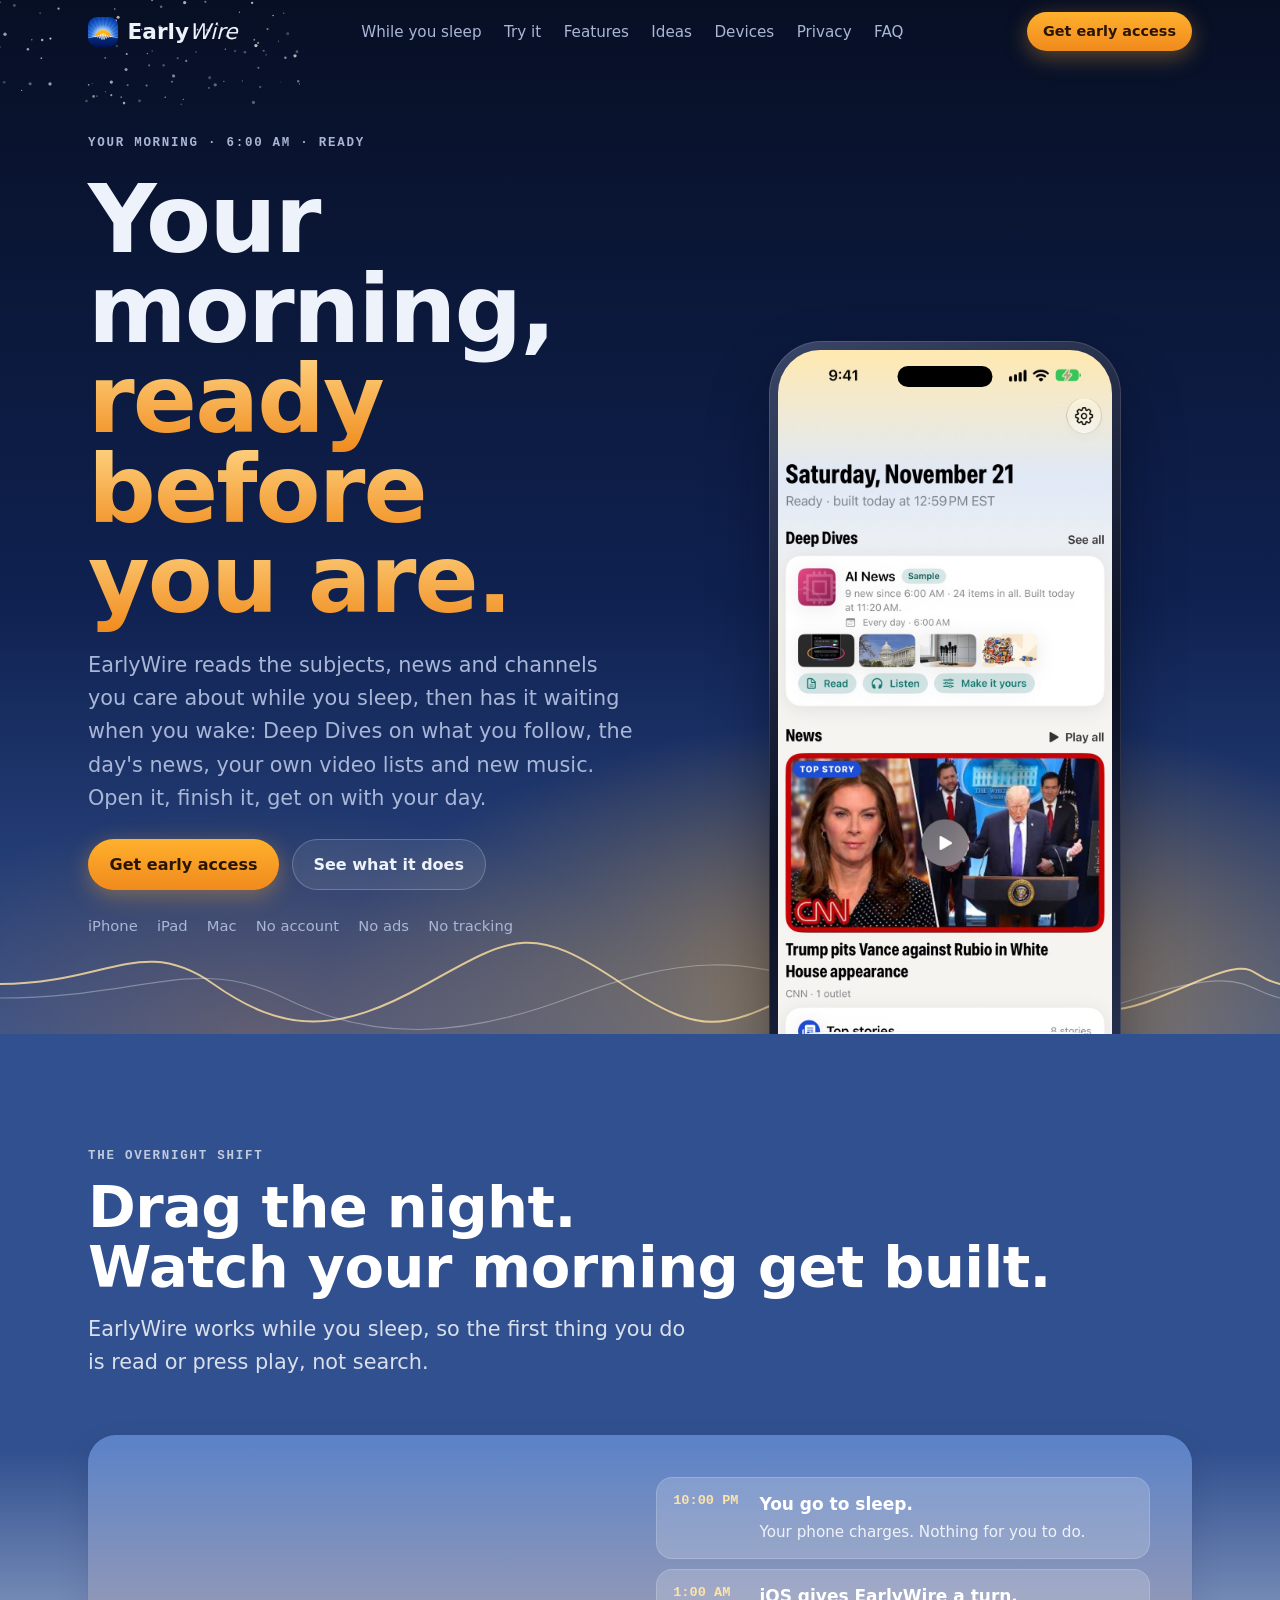
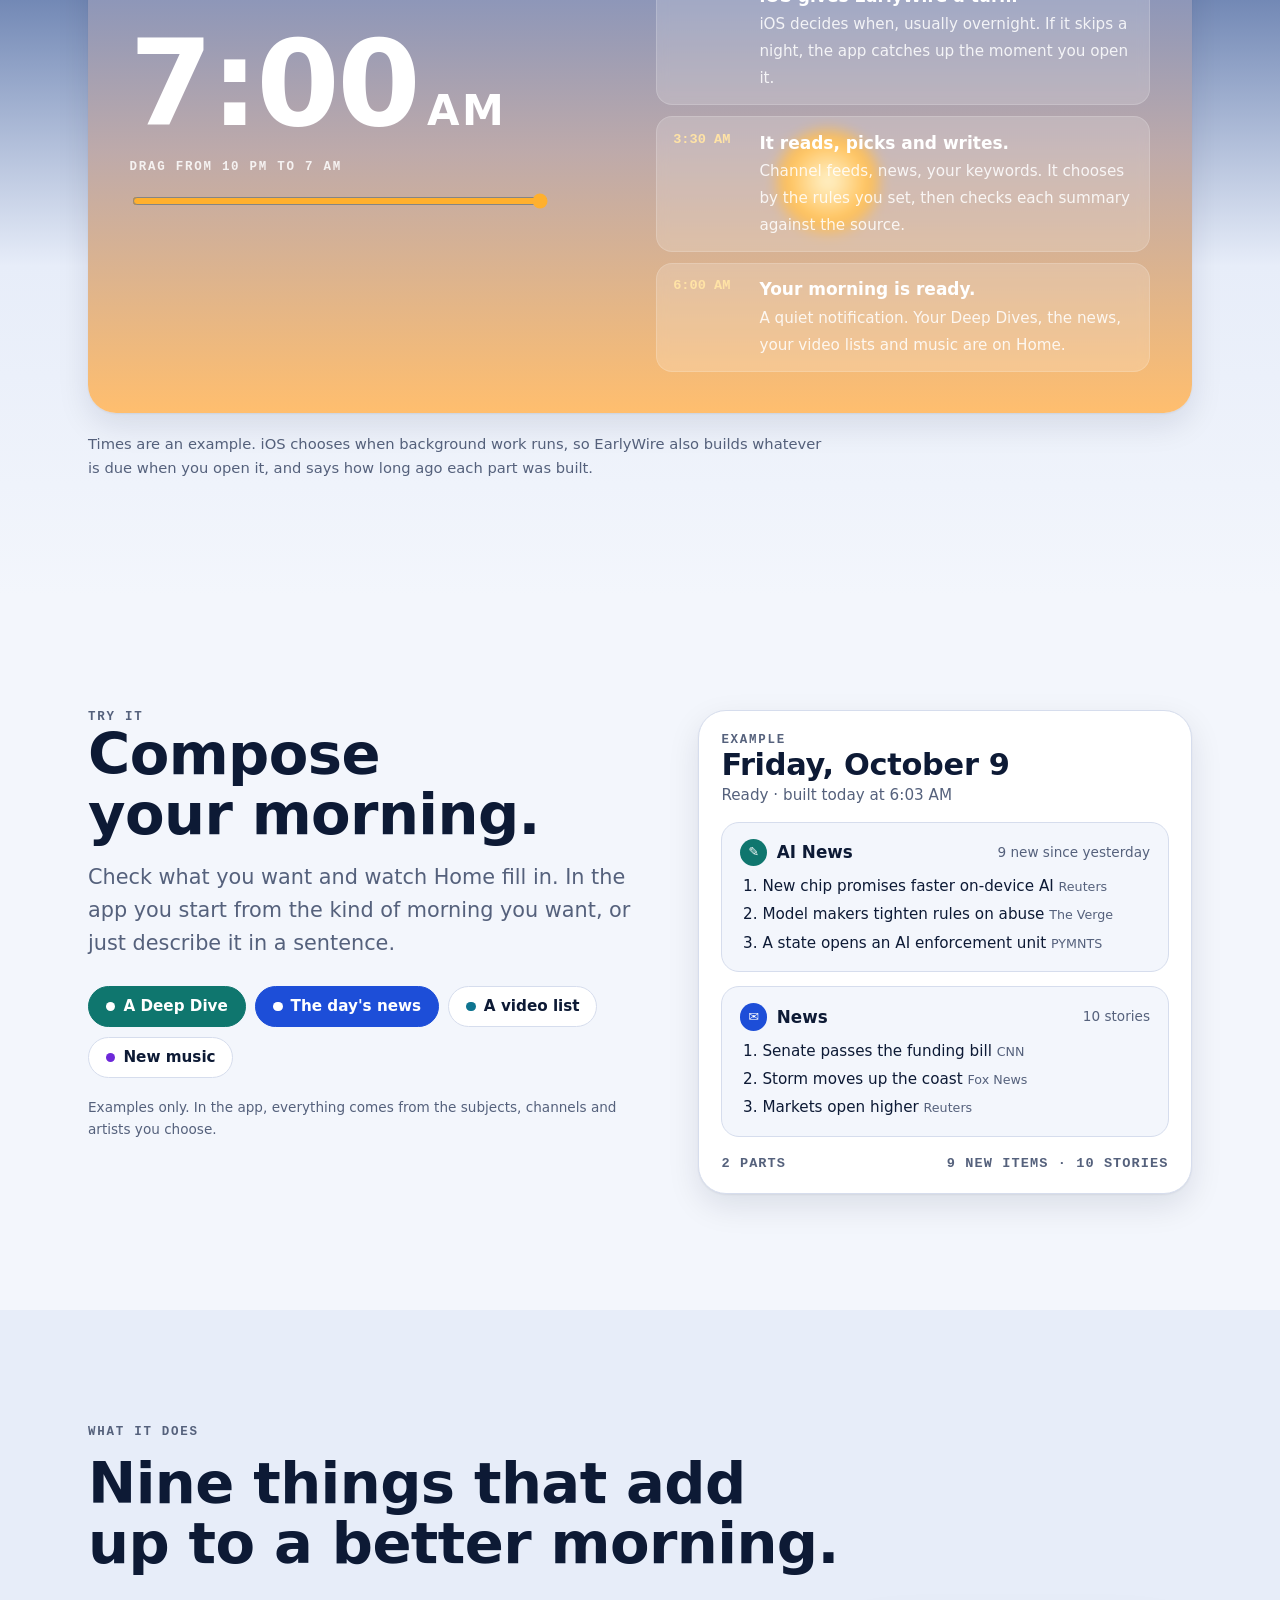
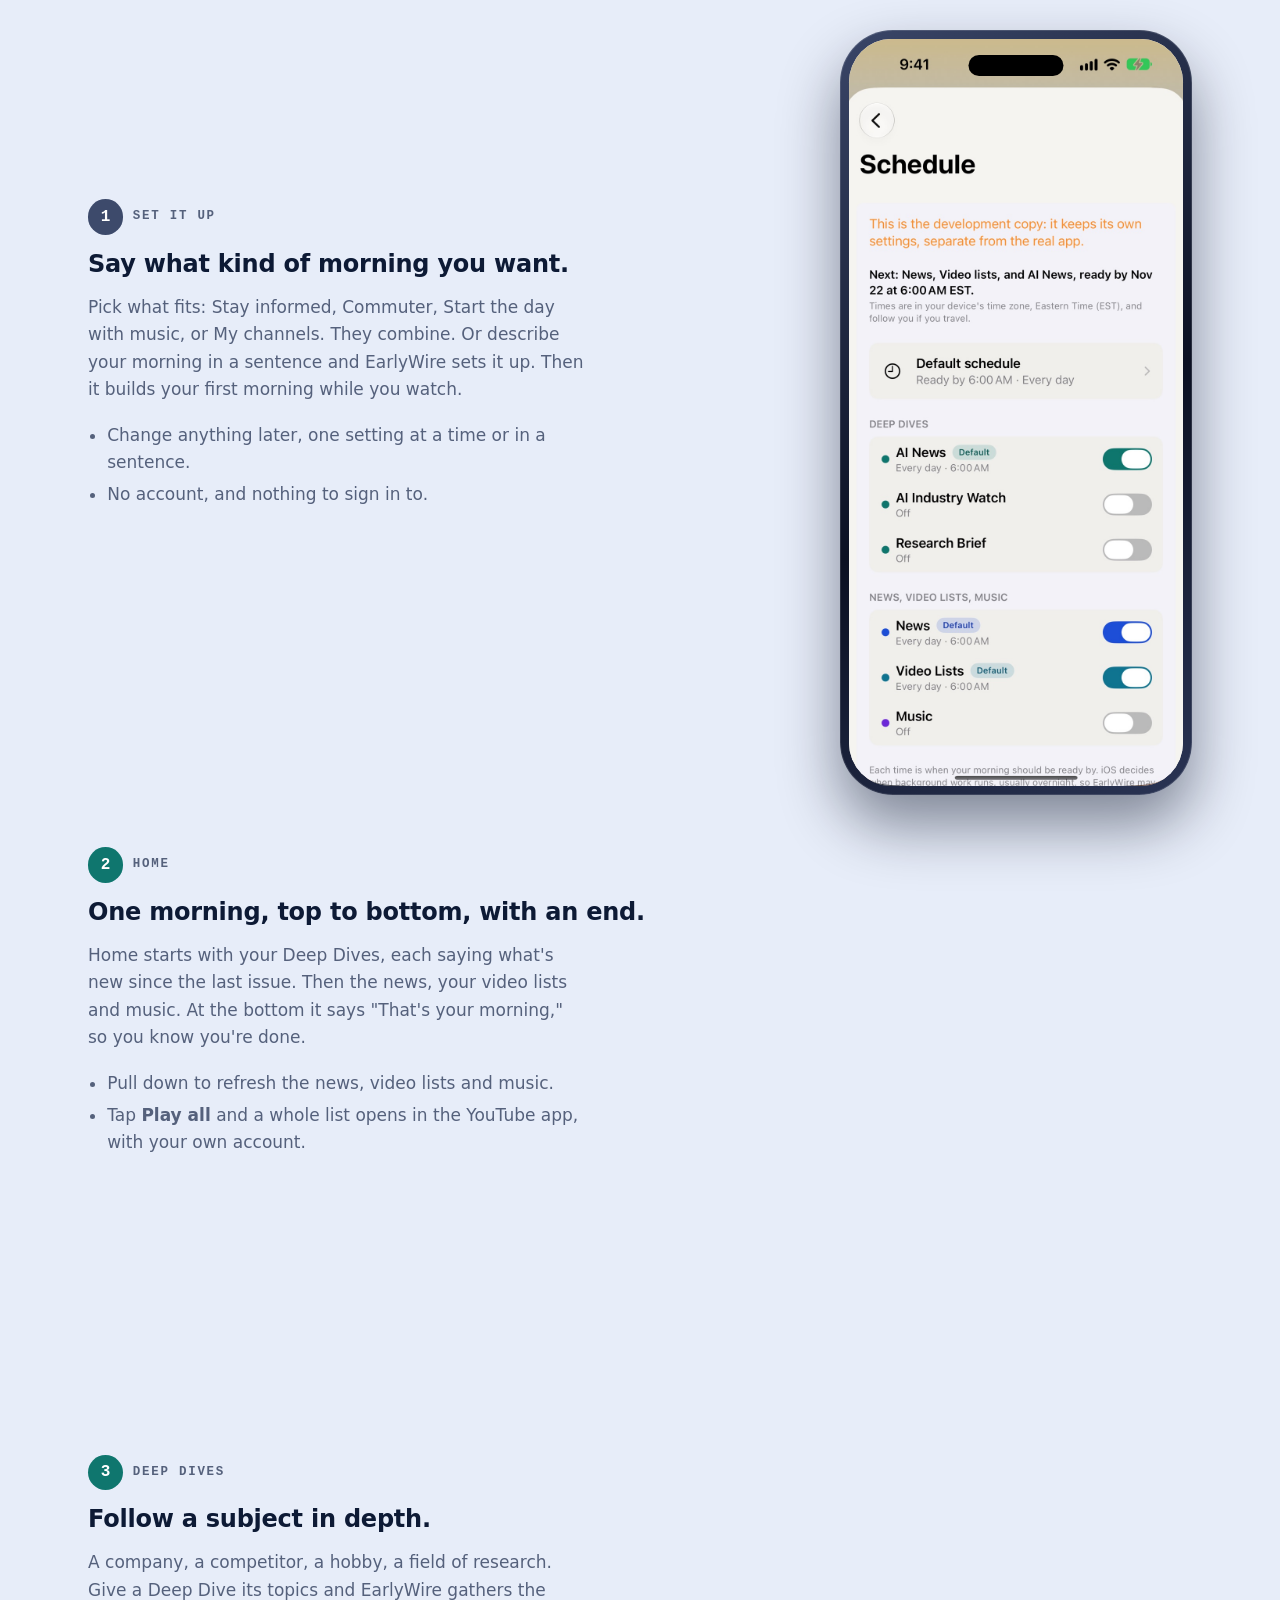
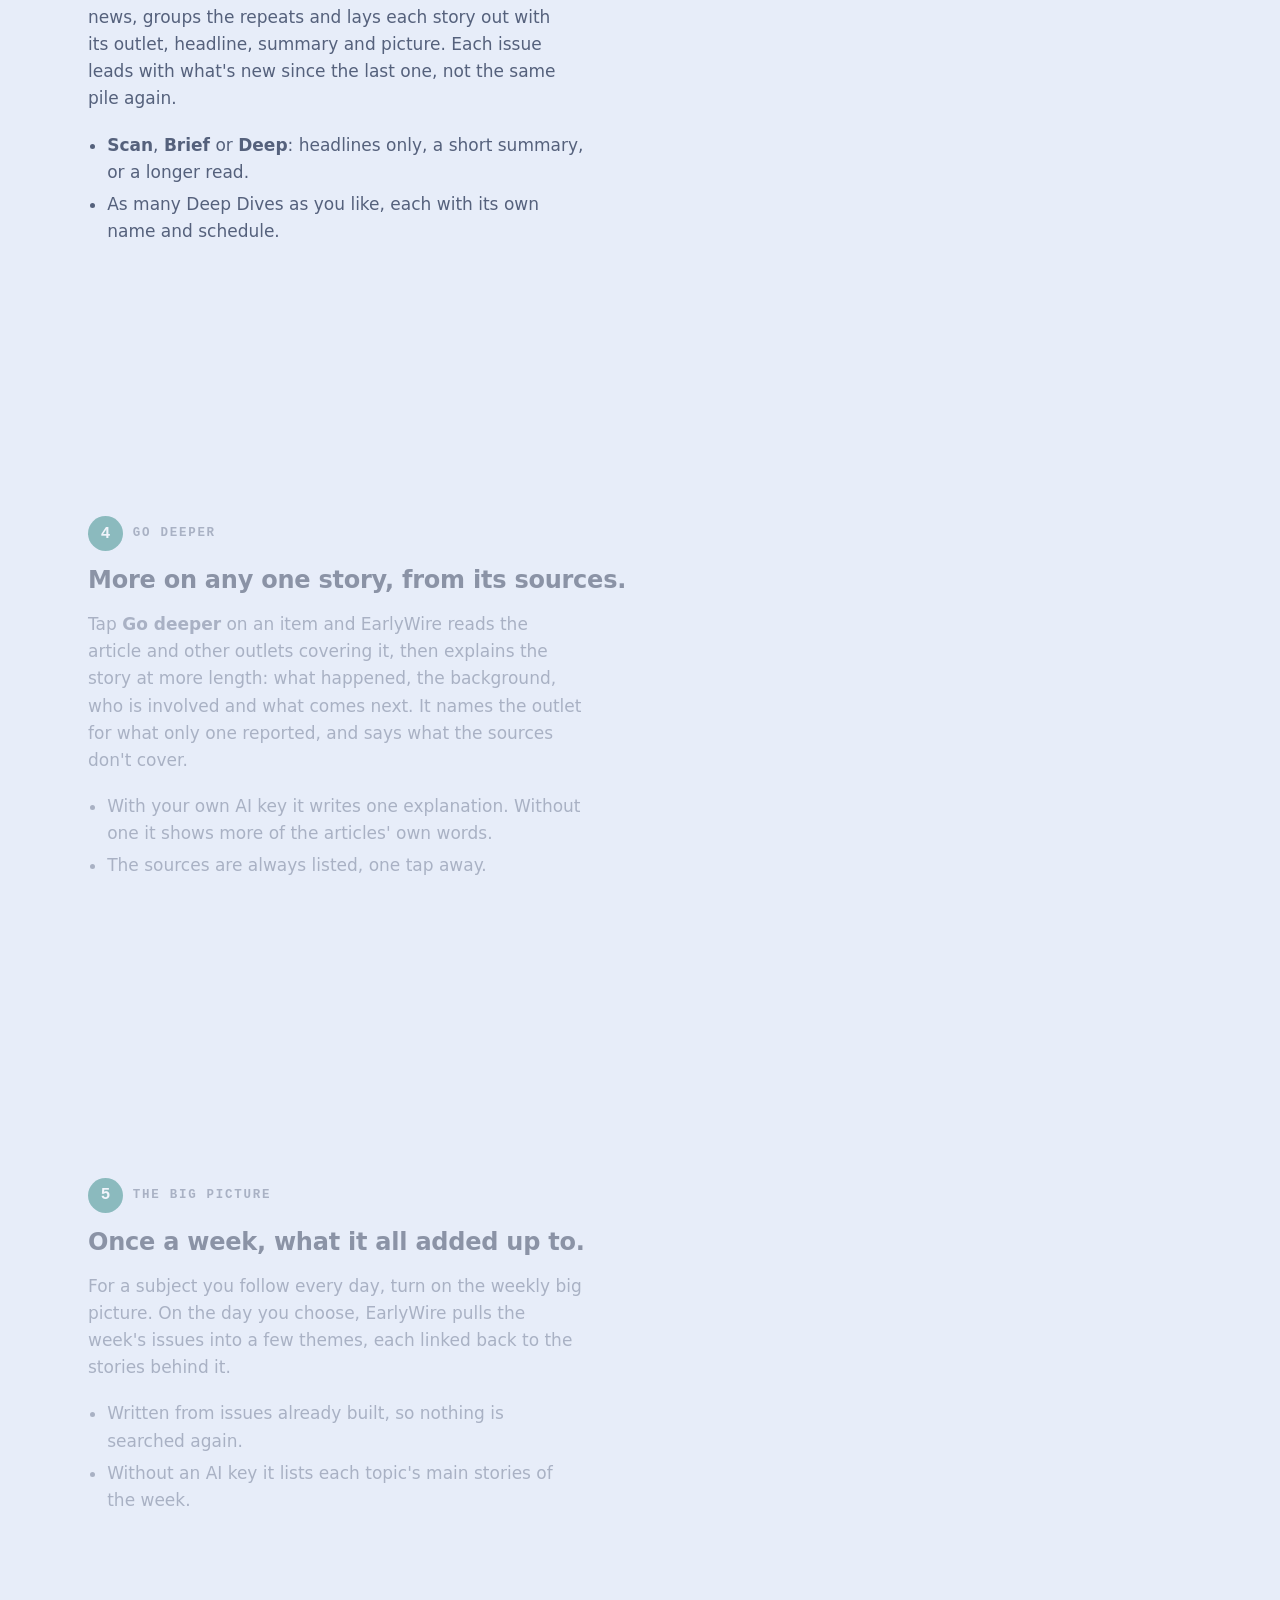
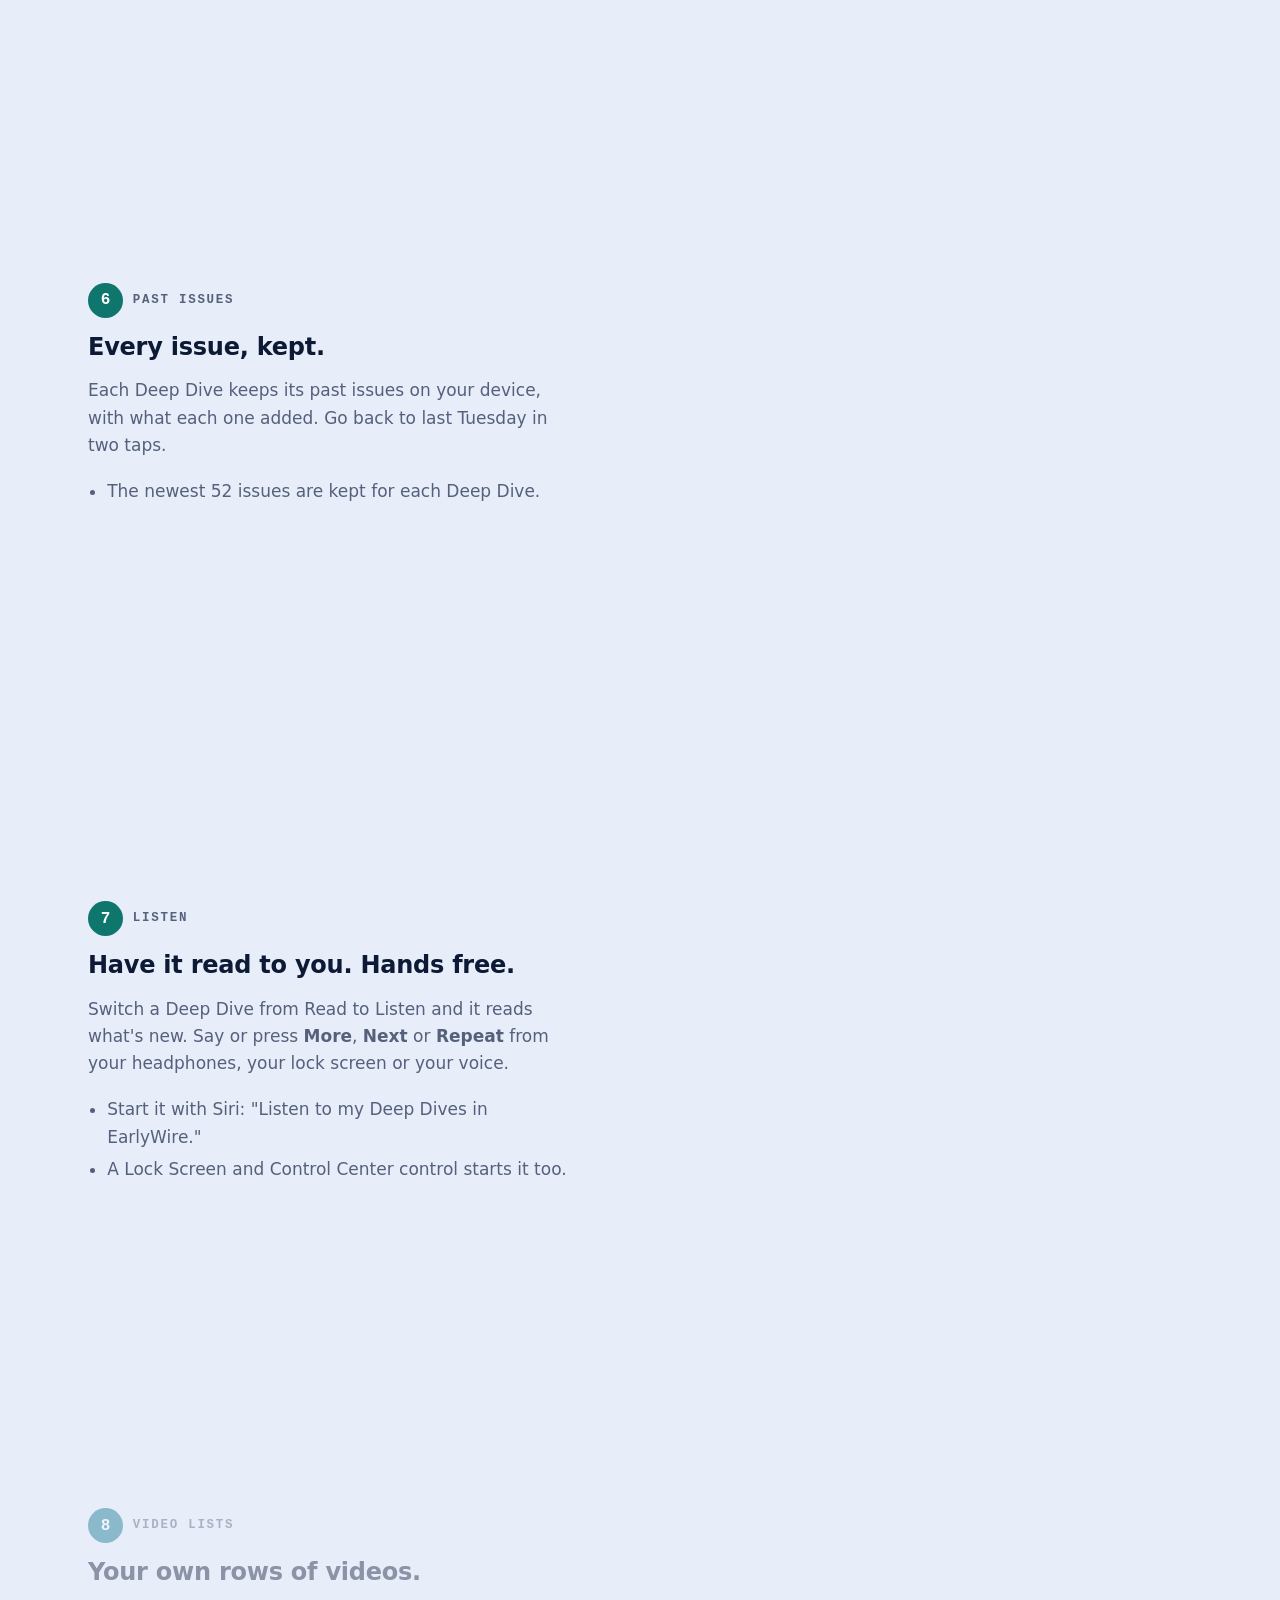
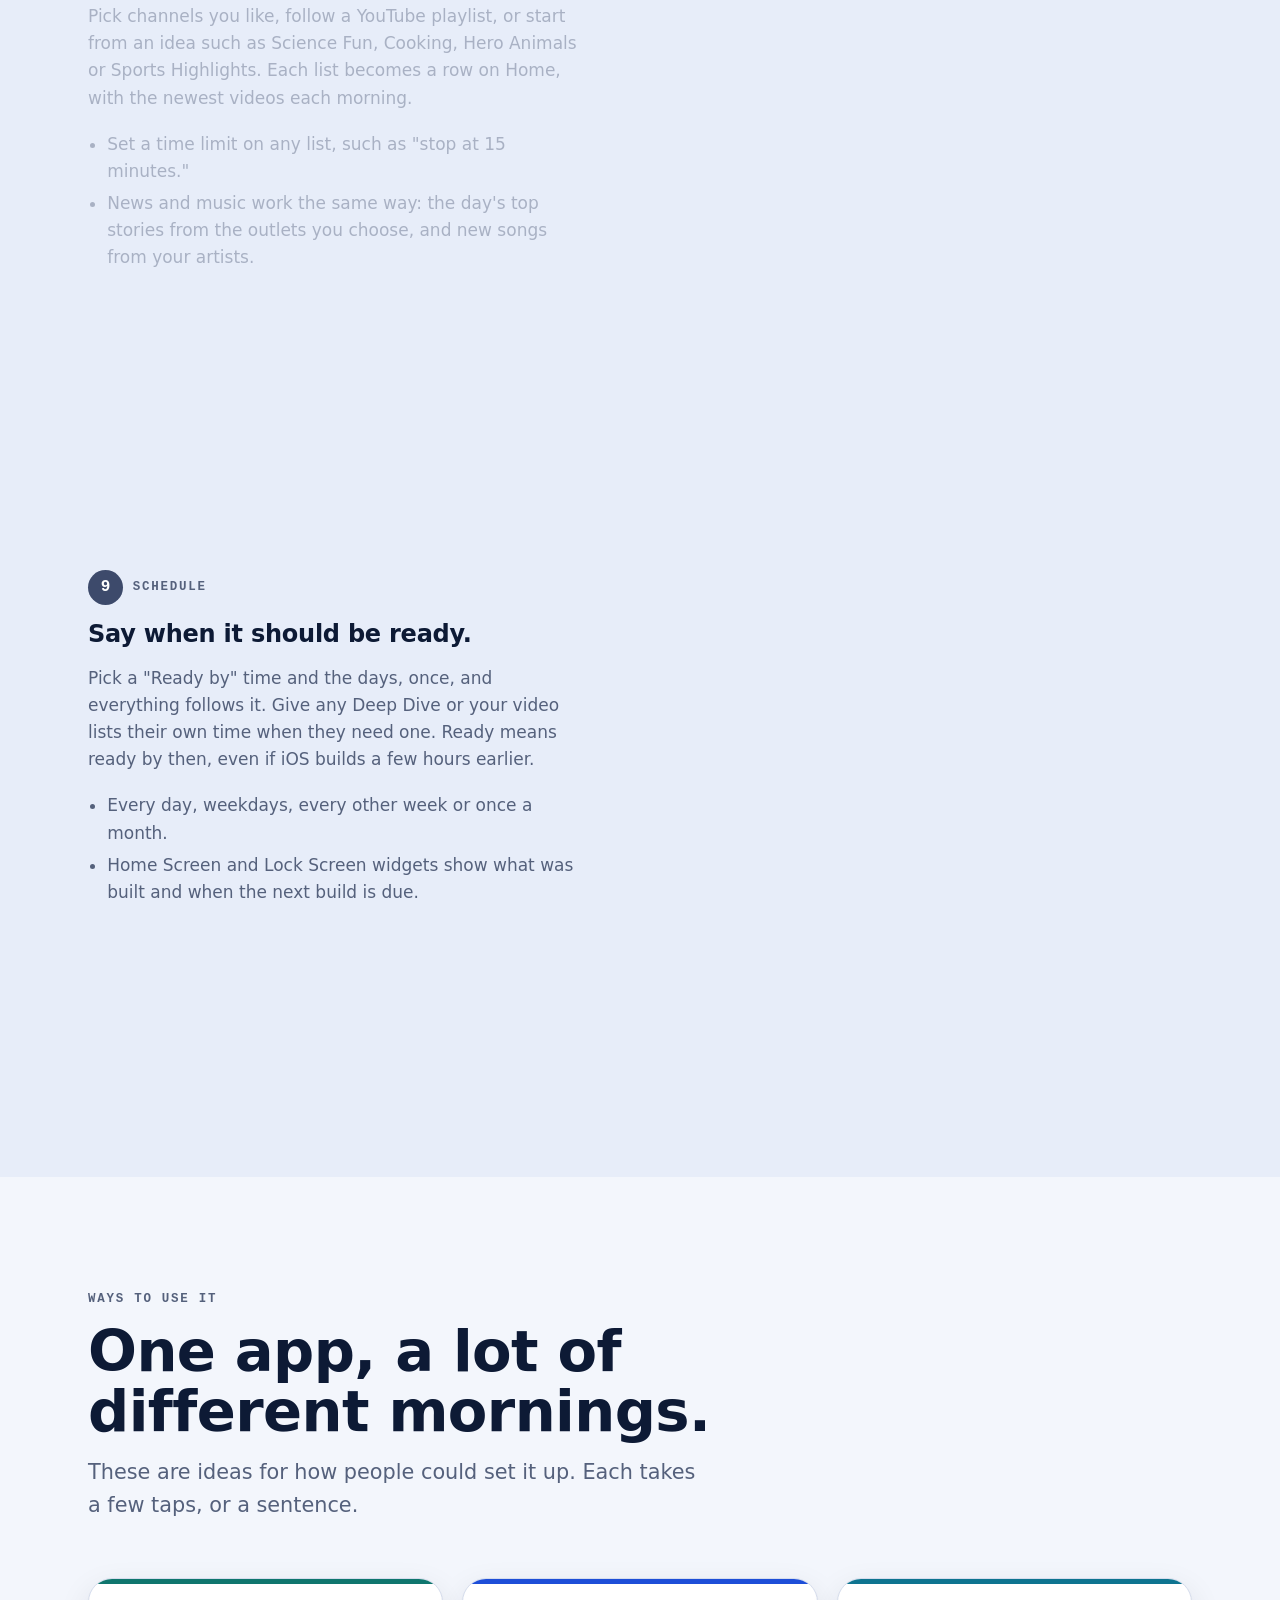
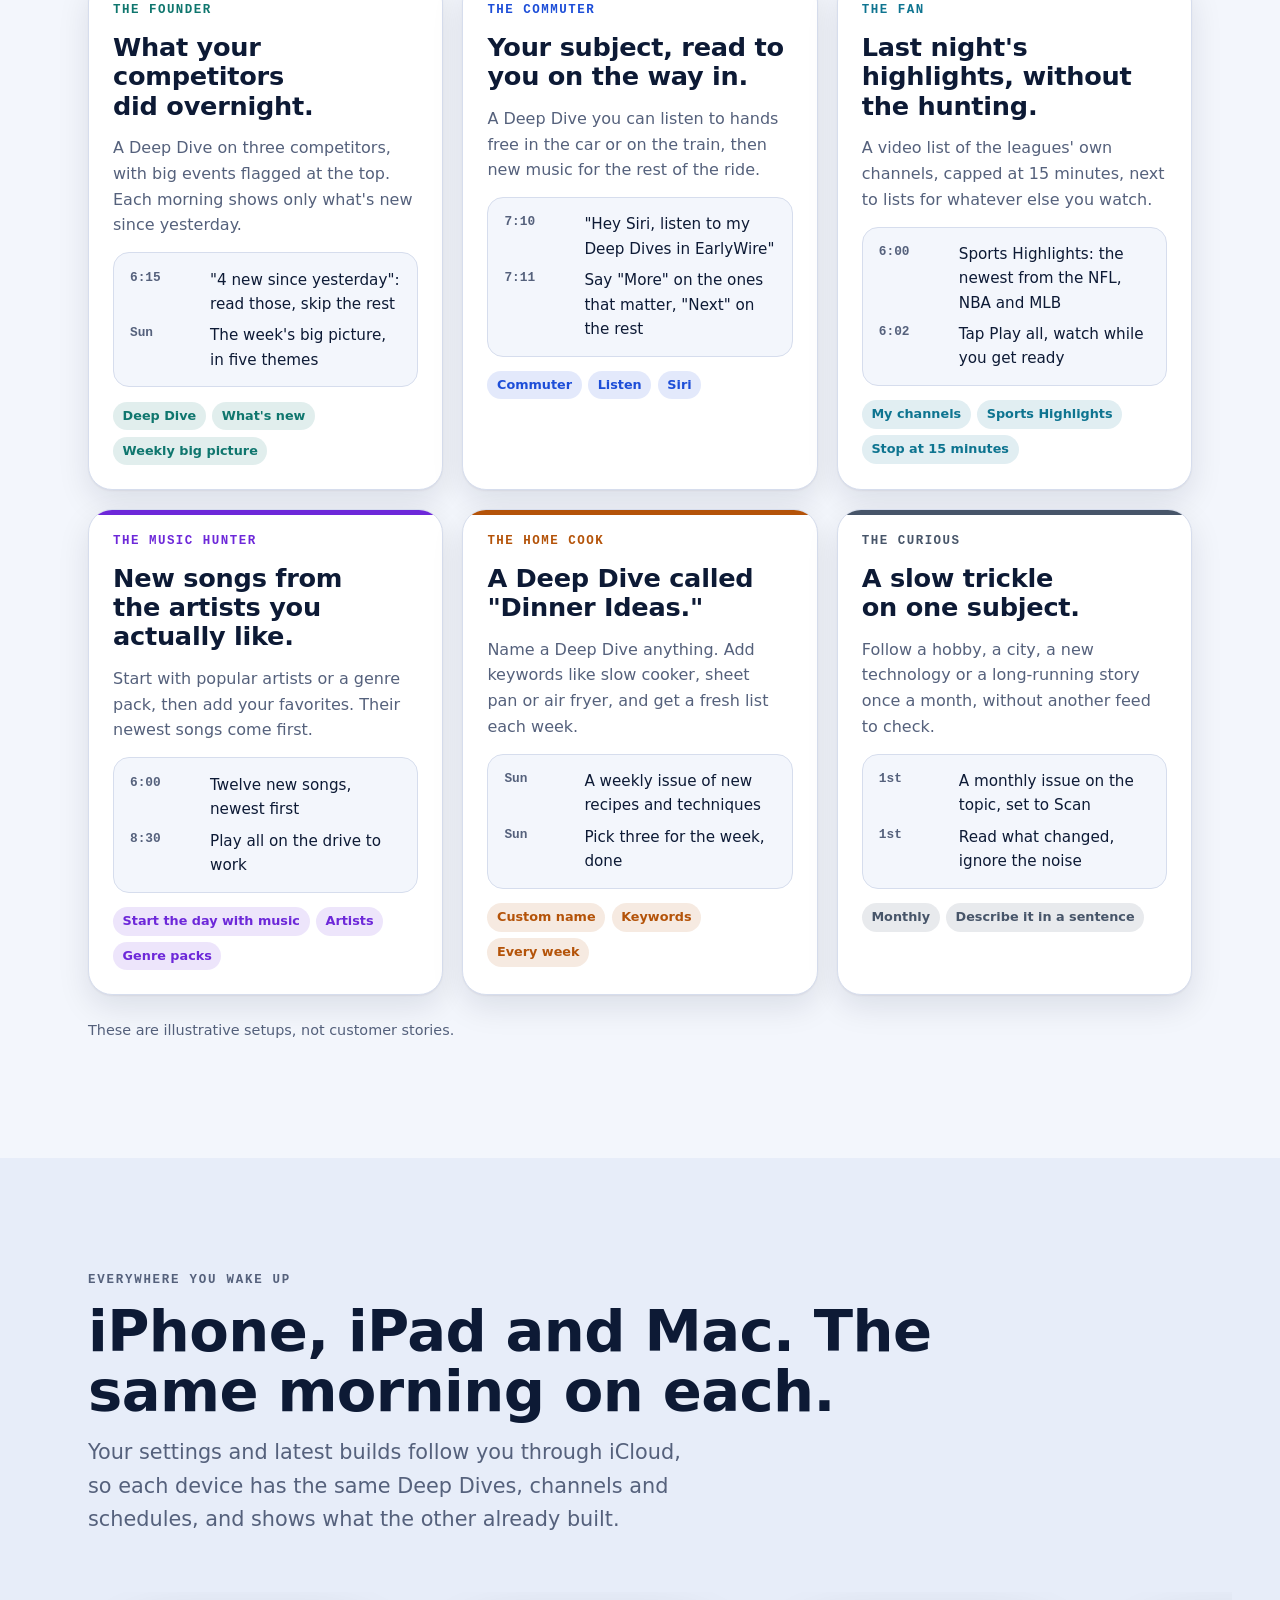
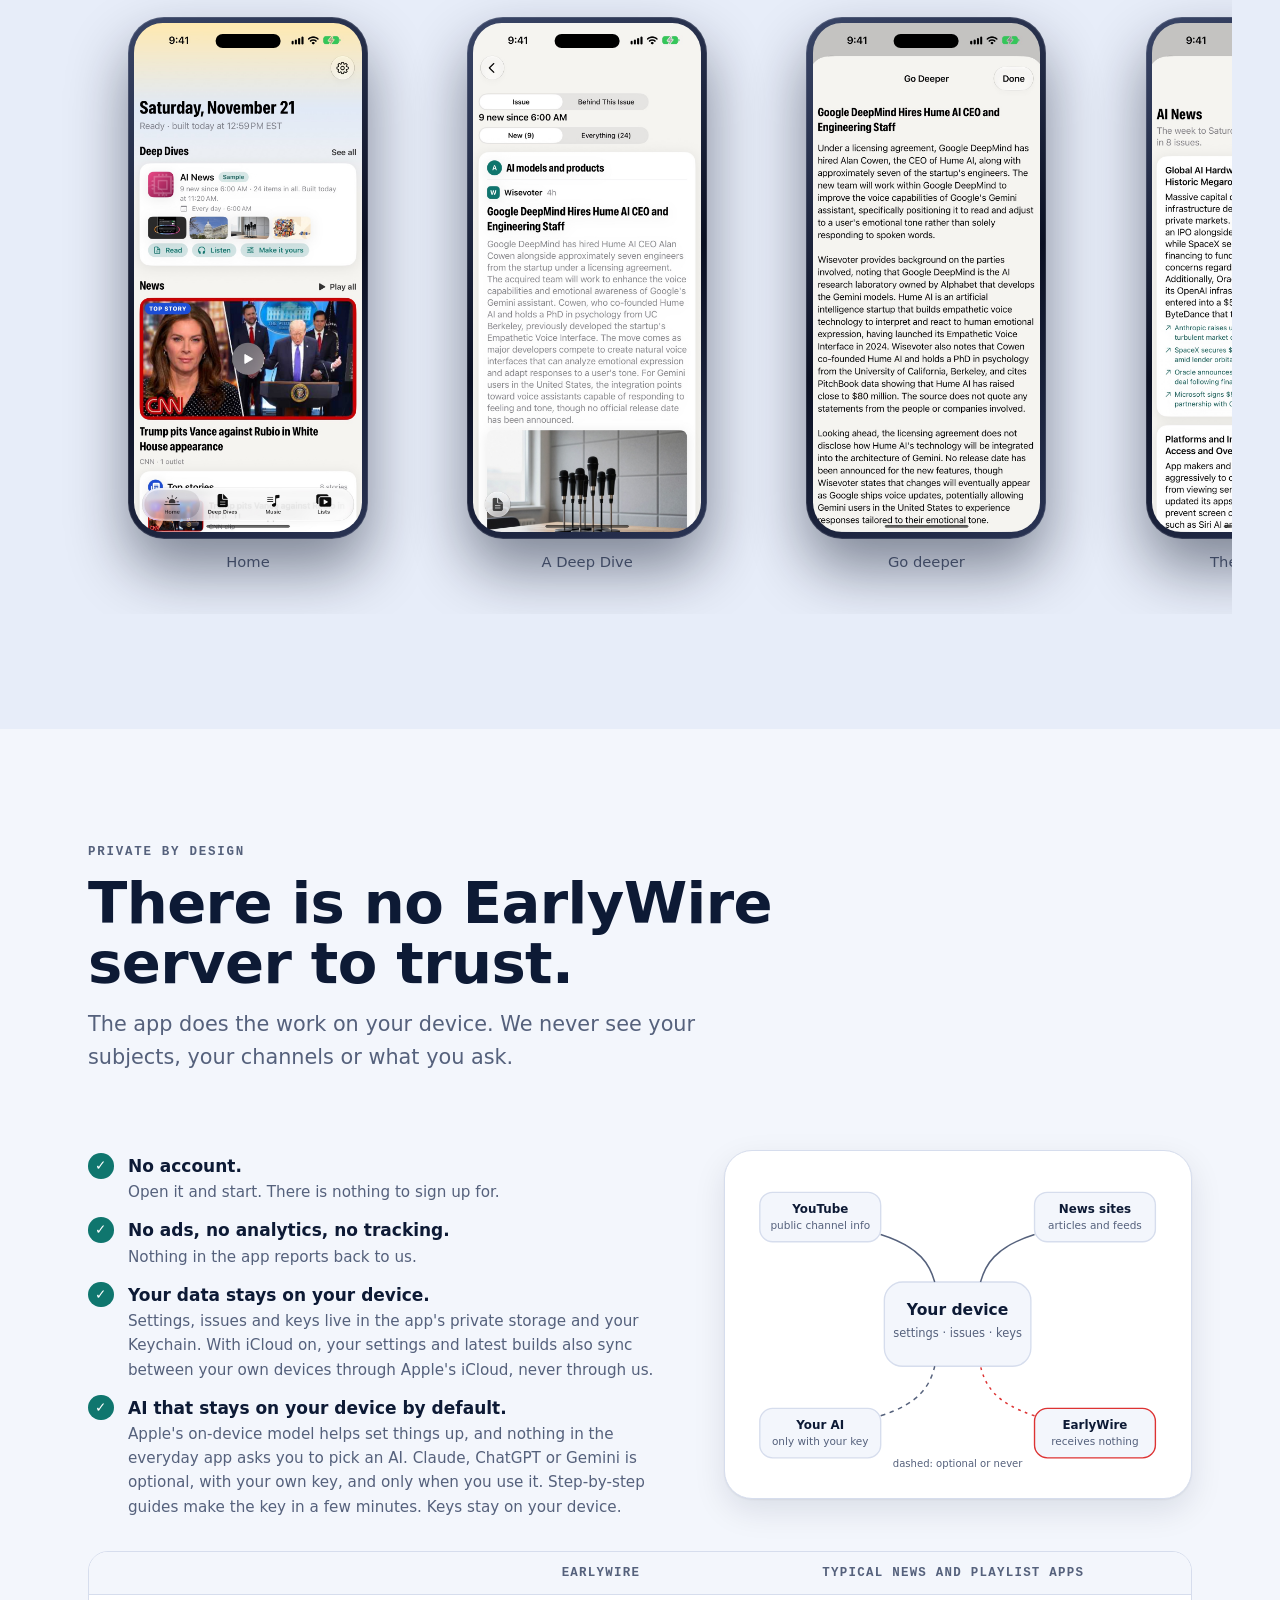
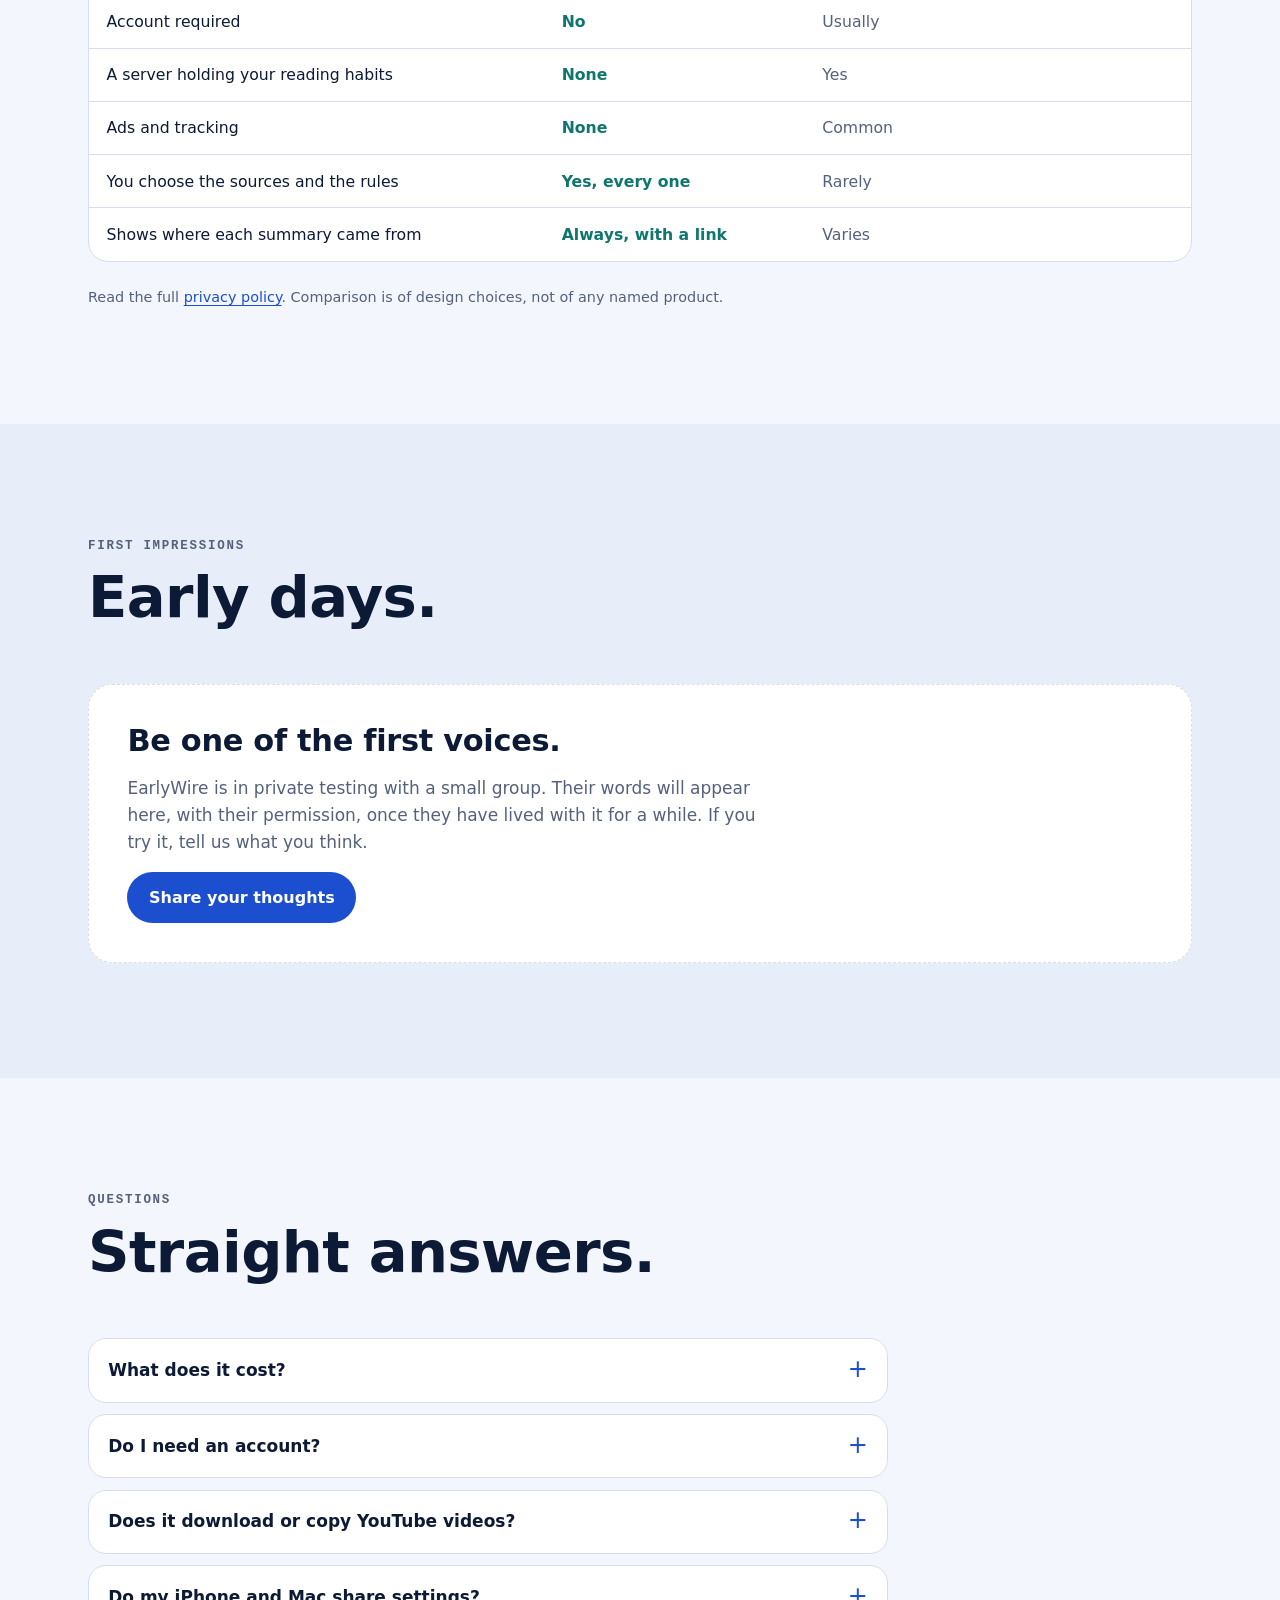
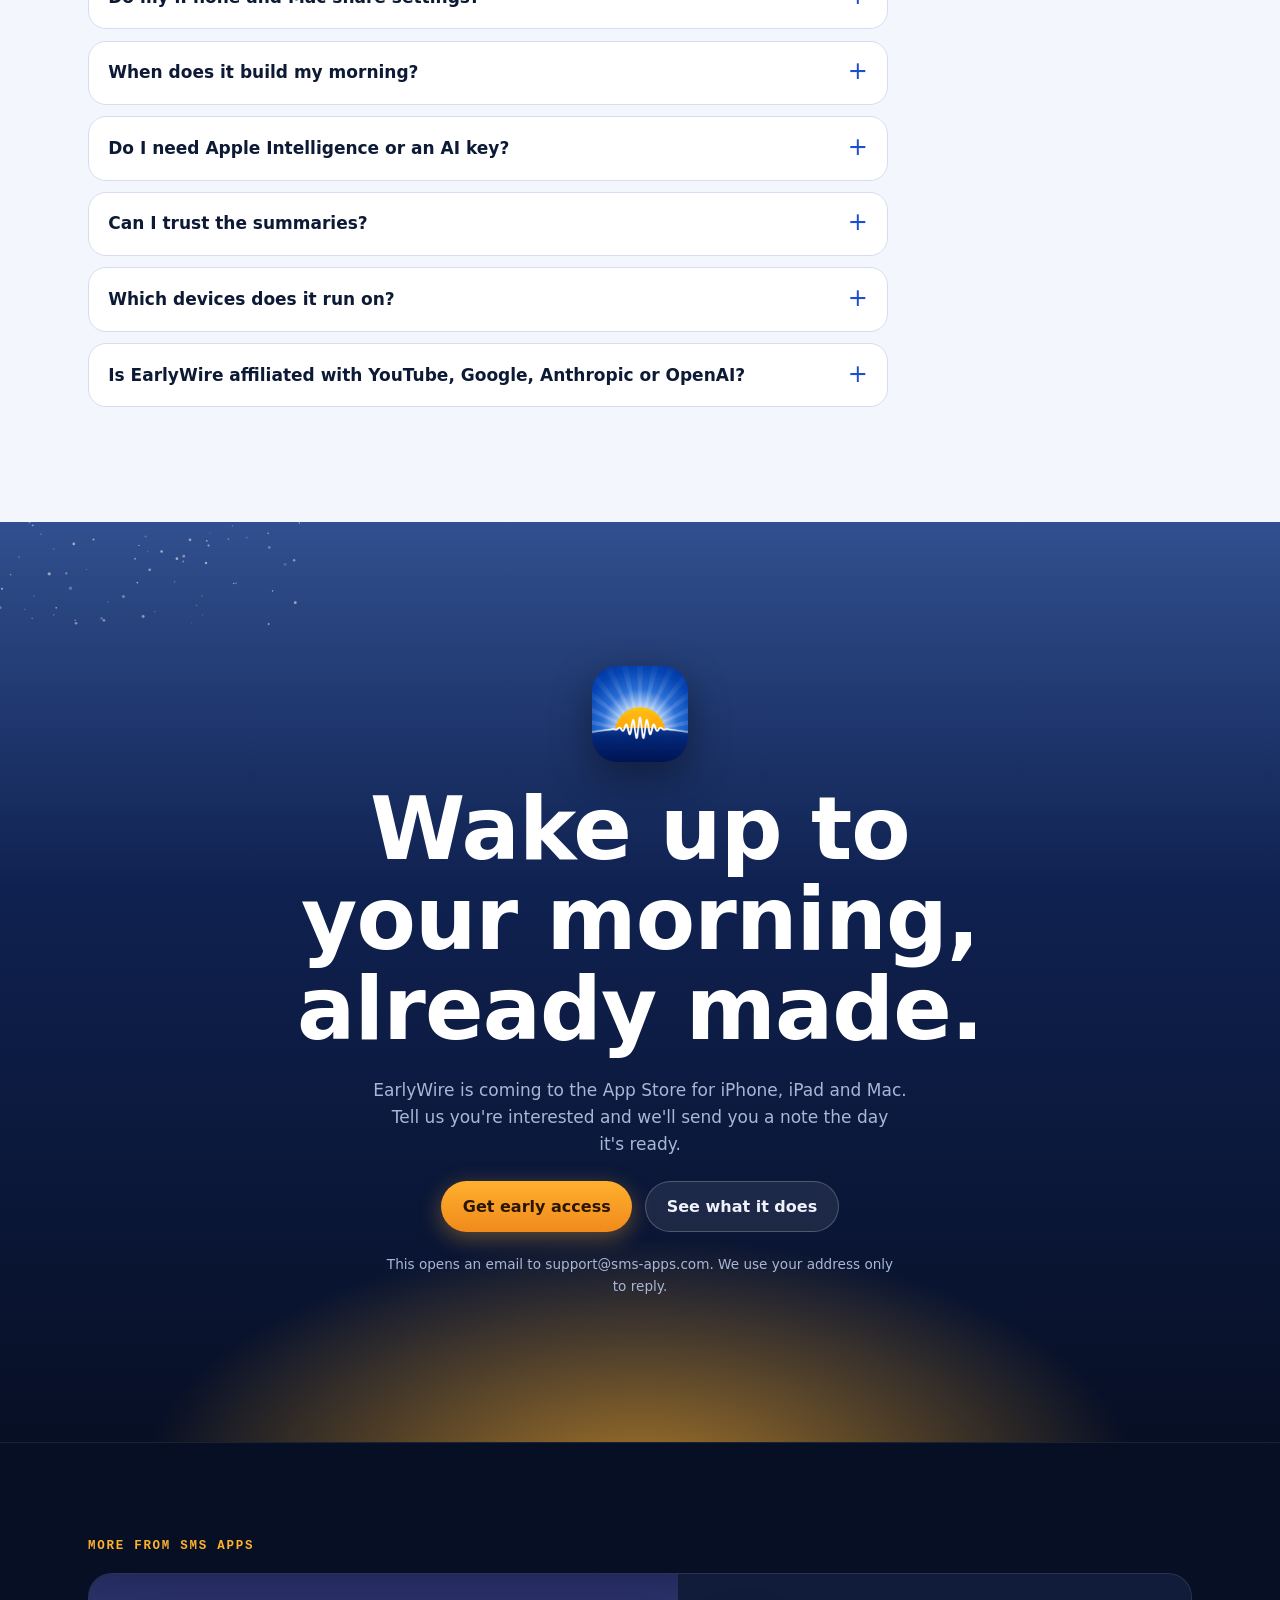
==== commit 93d1a2d4: "UrDesk replaces Desk Cockpit in More from SMS Apps Co-Authored-By: Claude Opus 5.5 <noreply@anthropi" ====
--- a/index.html
+++ b/index.html
@@ -420,15 +420,15 @@
 <section class="studio" id="studio">
   <div class="wrap">
     <p class="dateline reveal">More from SMS Apps</p>
-    <a class="studio-card reveal" href="https://sms-apps.com/deskcockpit/">
+    <a class="studio-card reveal" href="https://sms-apps.com/urdesk/">
       <div class="art" aria-hidden="true">
         <span class="dsun"></span>
-        <img class="window" src="assets/img/deskcockpit-board.png" alt="" width="1000" height="719" loading="lazy">
+        <img class="window" src="assets/img/urdesk-board.png" alt="" width="1000" height="719" loading="lazy">
       </div>
       <div class="body">
-        <img class="icon" src="assets/img/deskcockpit-icon.png" alt="" width="64" height="64">
-        <h3>Desk Cockpit</h3>
-        <p class="tag">Everything you're working on, in reach and in sight.</p>
+        <img class="icon" src="assets/img/urdesk-icon.png" alt="" width="64" height="64">
+        <h3>UrDesk</h3>
+        <p class="tag">Everything you're working on, one click away.</p>
         <p>A dashboard for the files and links that matter right now. They glow when they need you, and the rest quietly moves aside.</p>
         <ul class="chips"><li>Mac</li><li>In testing</li></ul>
         <span class="more">See it in action <span aria-hidden="true">&rarr;</span></span>
@@ -440,7 +440,7 @@
 </main>
 
 <footer class="site">
-  <div><a href="support.html">Support</a><a href="privacy.html">Privacy policy</a><a href="terms.html">Terms of service</a><a href="mailto:support@sms-apps.com">support@sms-apps.com</a><a href="https://sms-apps.com/">SMS Apps</a><a href="https://sms-apps.com/deskcockpit/">Desk Cockpit</a></div>
+  <div><a href="support.html">Support</a><a href="privacy.html">Privacy policy</a><a href="terms.html">Terms of service</a><a href="mailto:support@sms-apps.com">support@sms-apps.com</a><a href="https://sms-apps.com/">SMS Apps</a><a href="https://sms-apps.com/urdesk/">UrDesk</a></div>
   <p>&copy; 2026 SMS Apps LLC. EarlyWire is made by <a href="https://sms-apps.com">SMS Apps</a> and is not affiliated with or endorsed by YouTube, Google, Anthropic or OpenAI.</p>
 </footer>
 
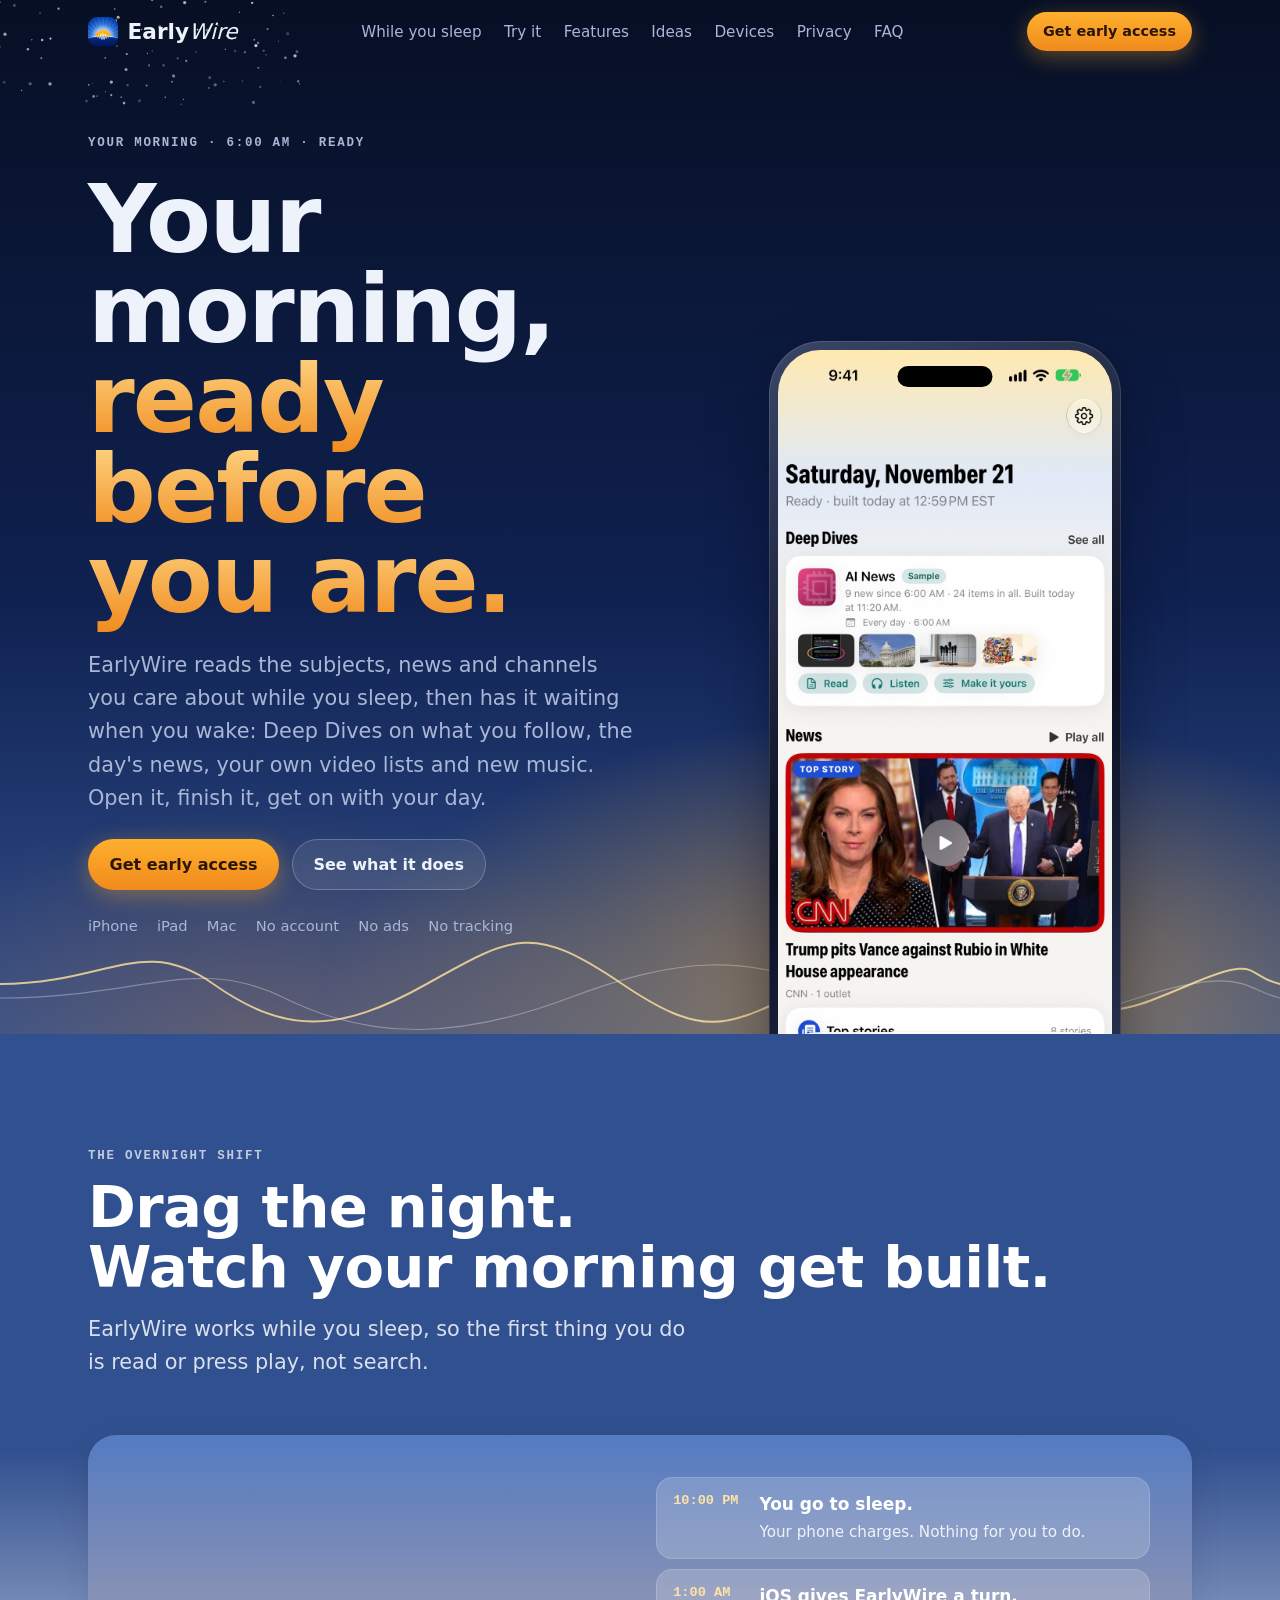
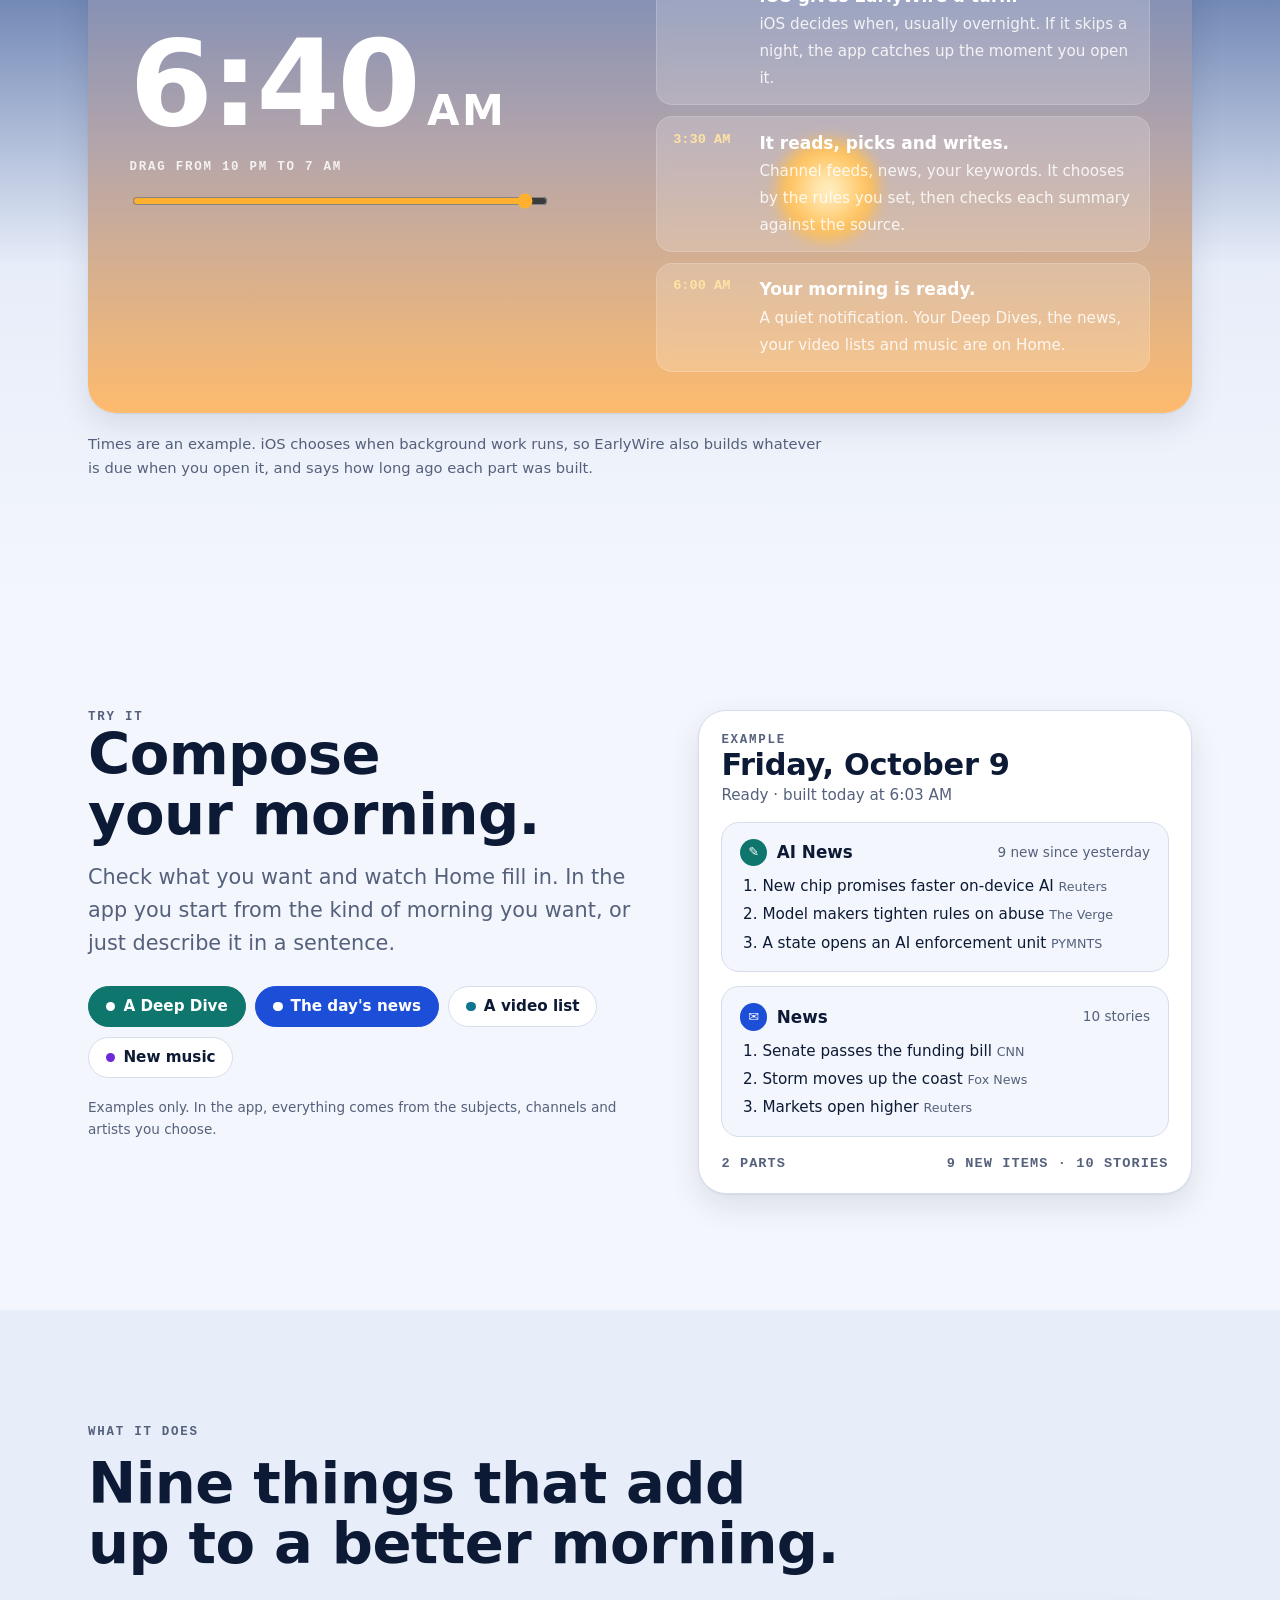
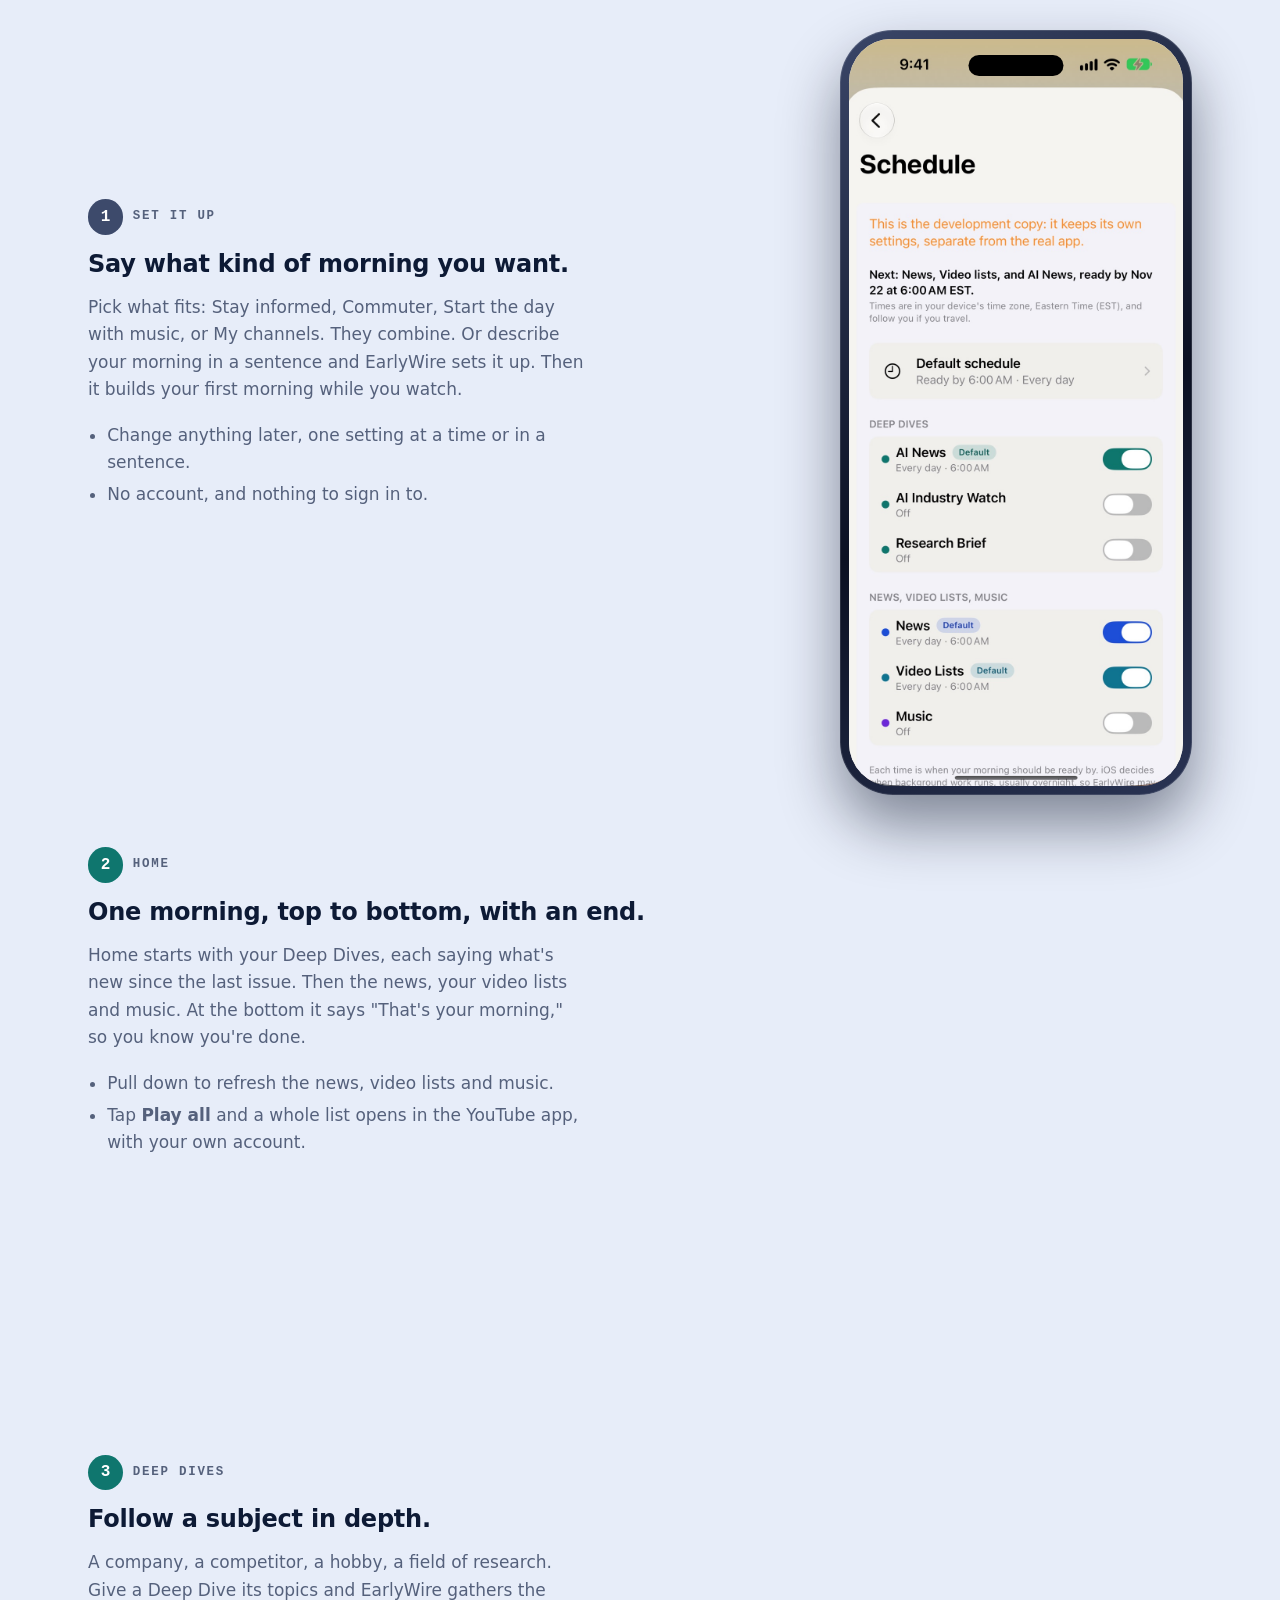
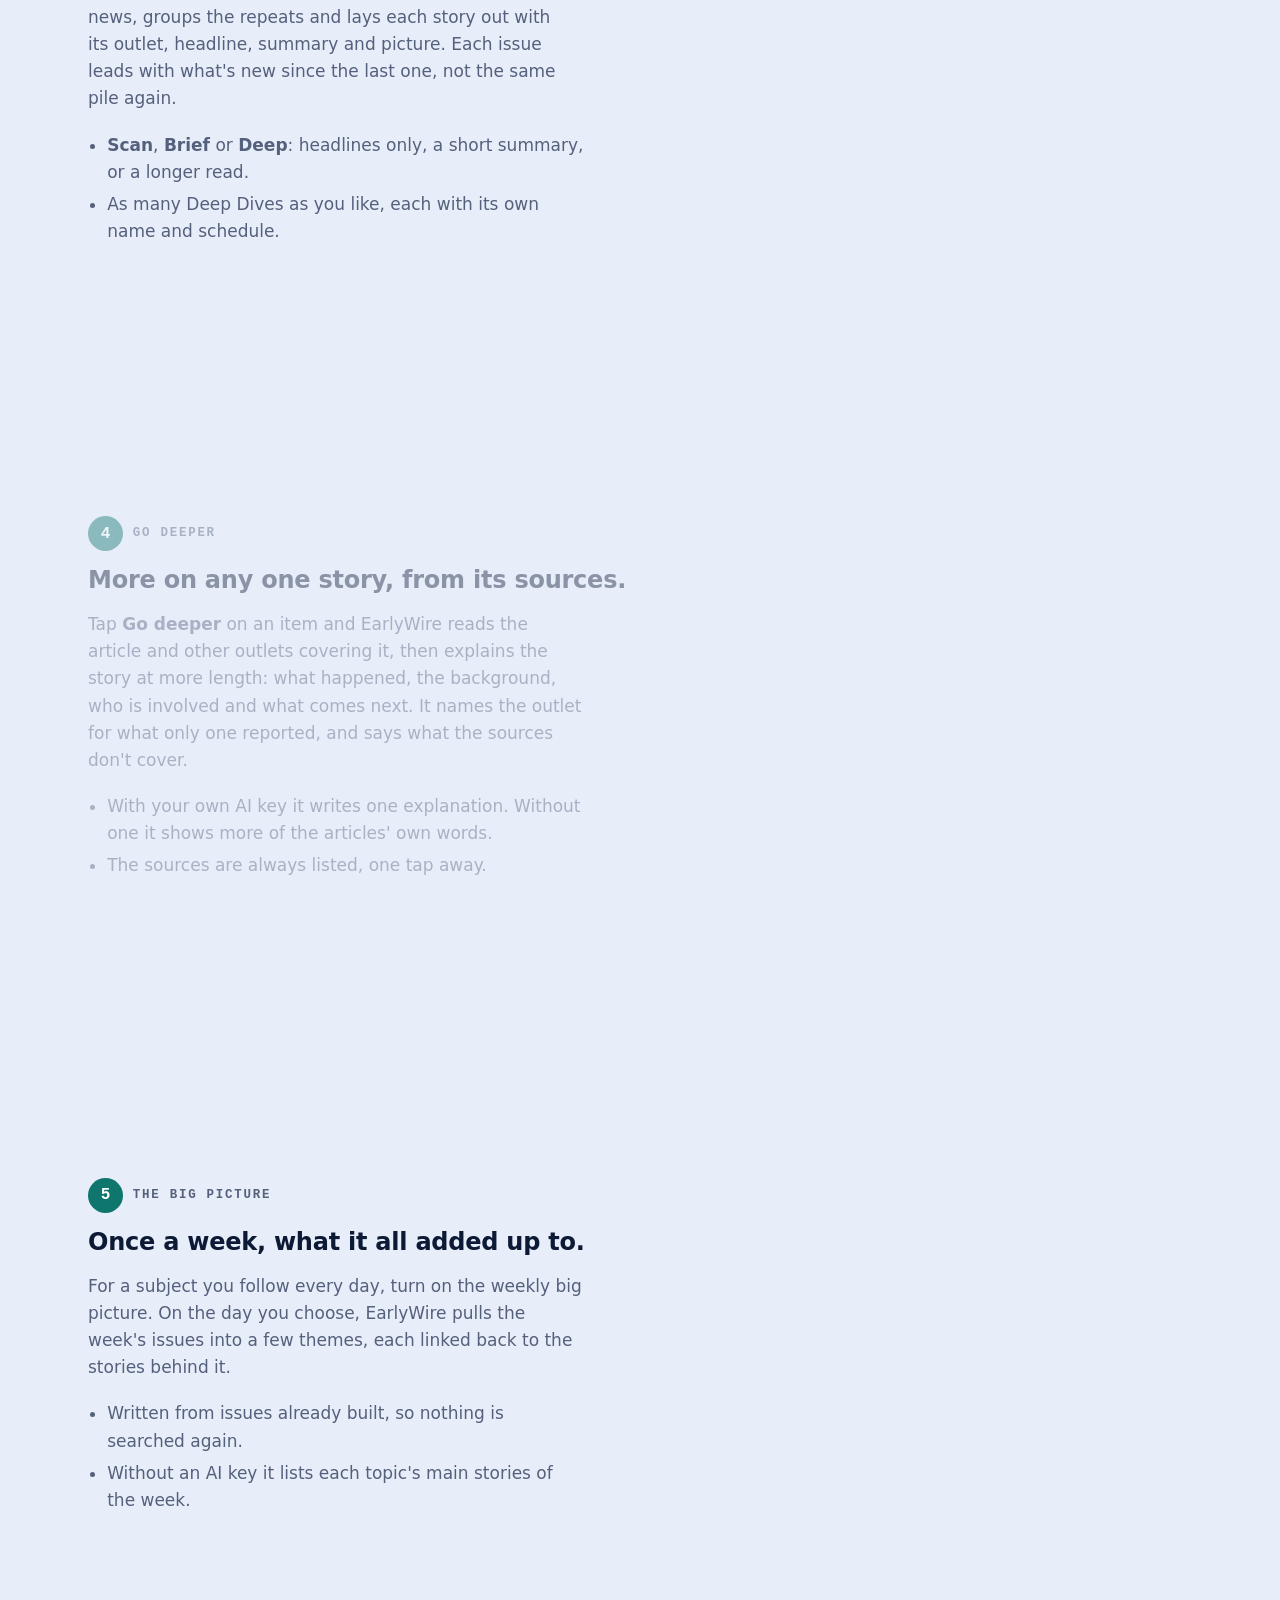
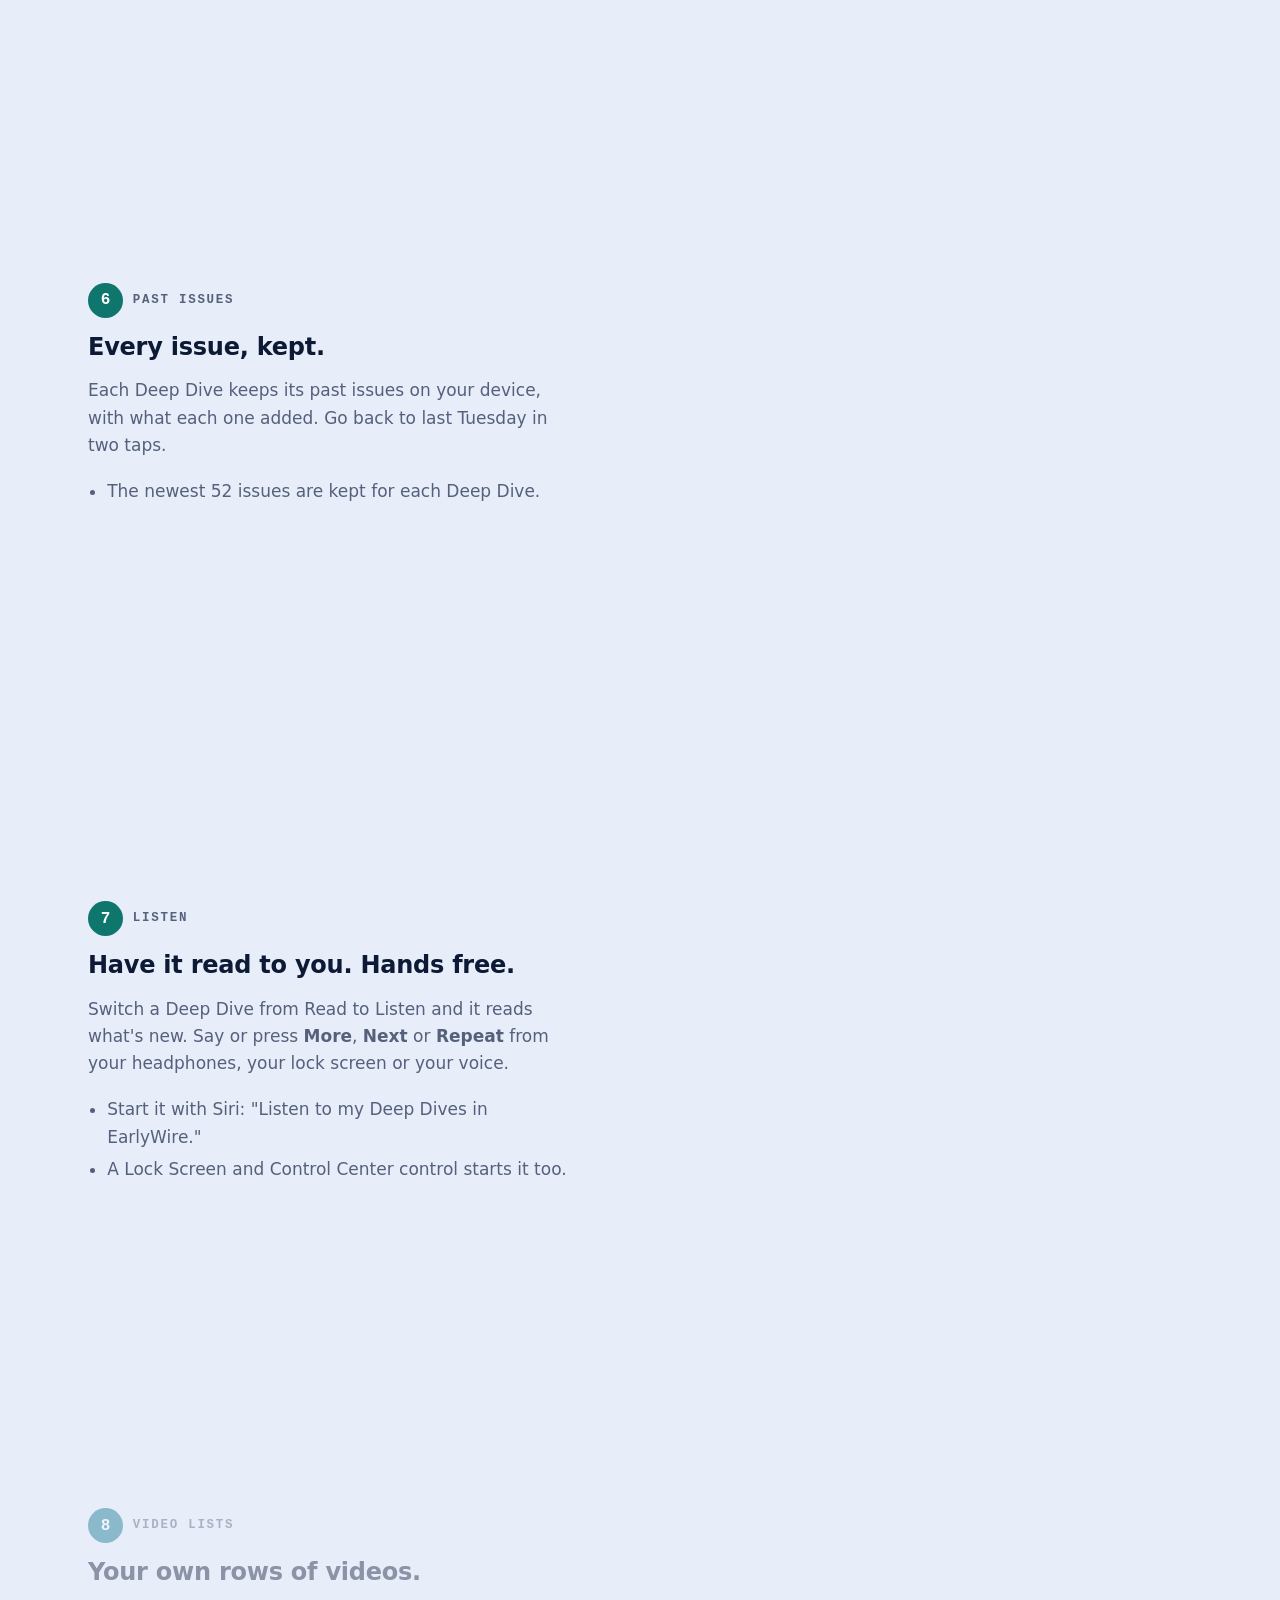
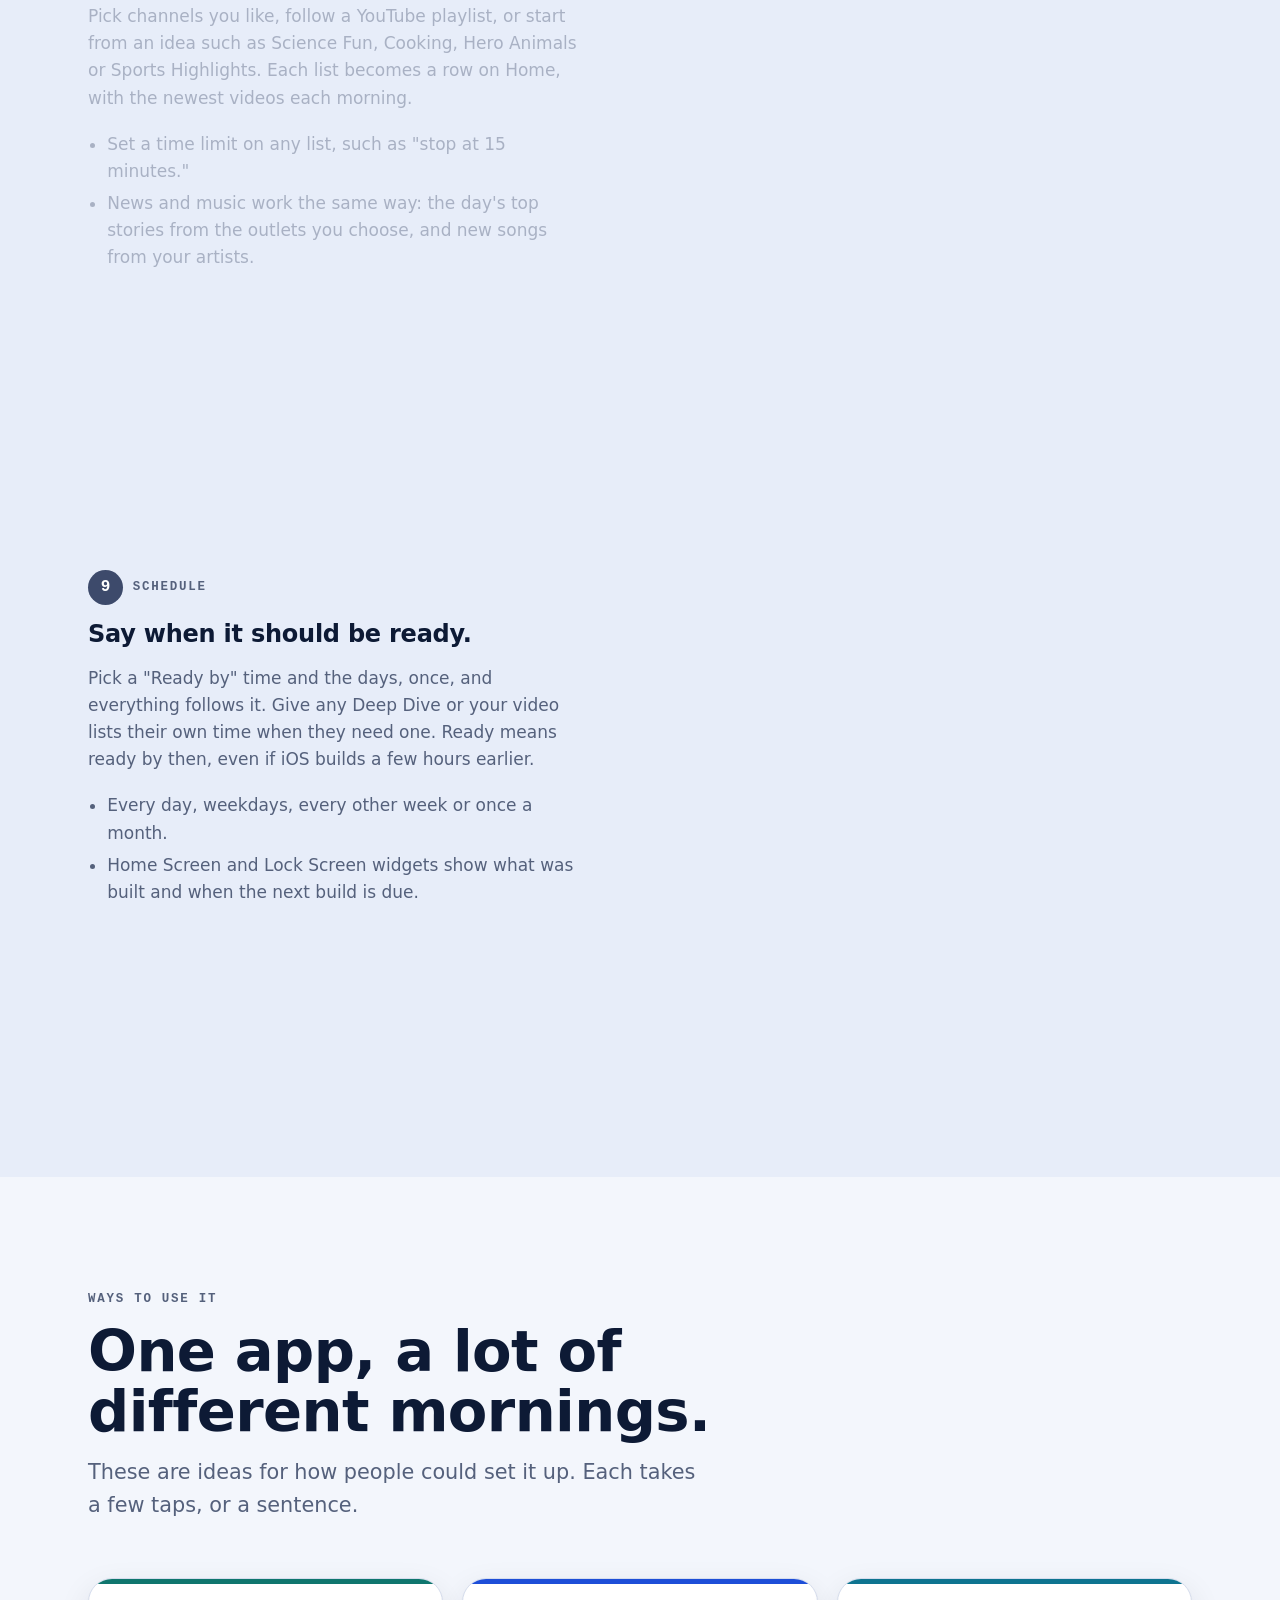
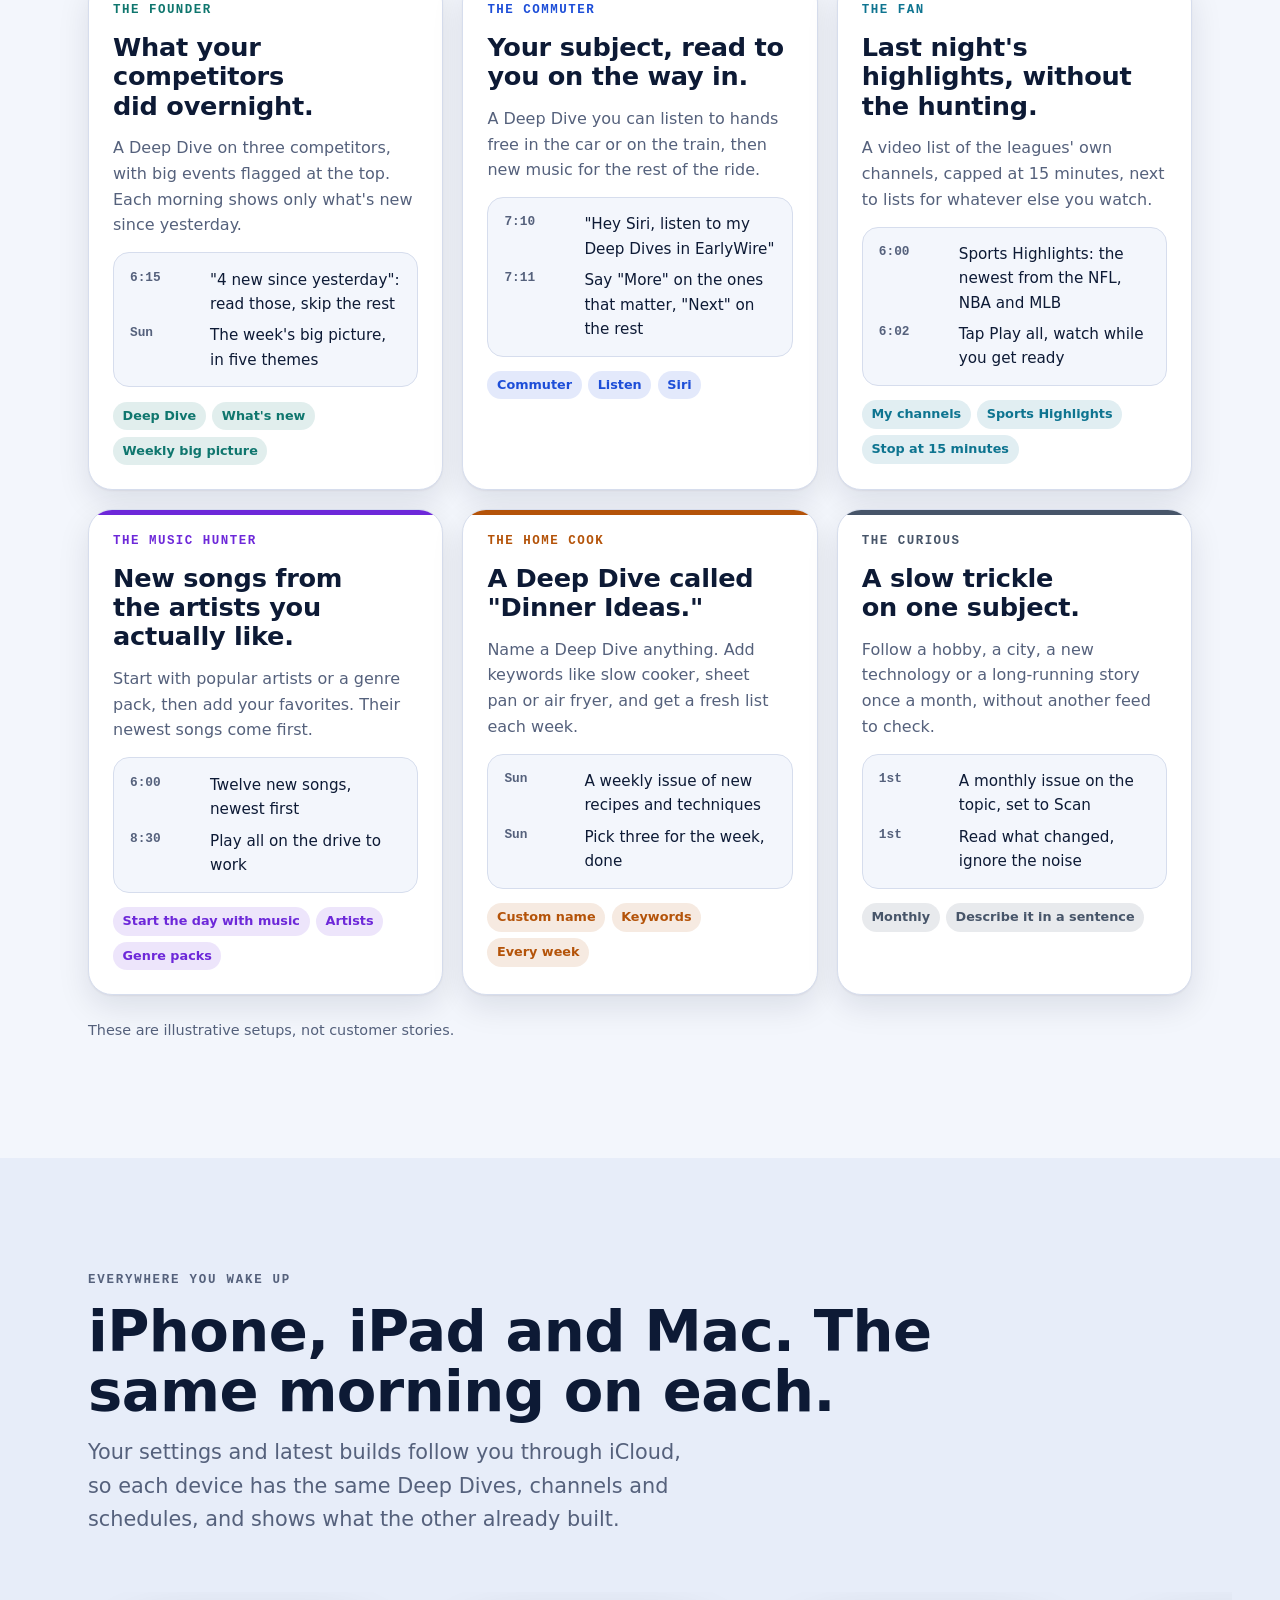
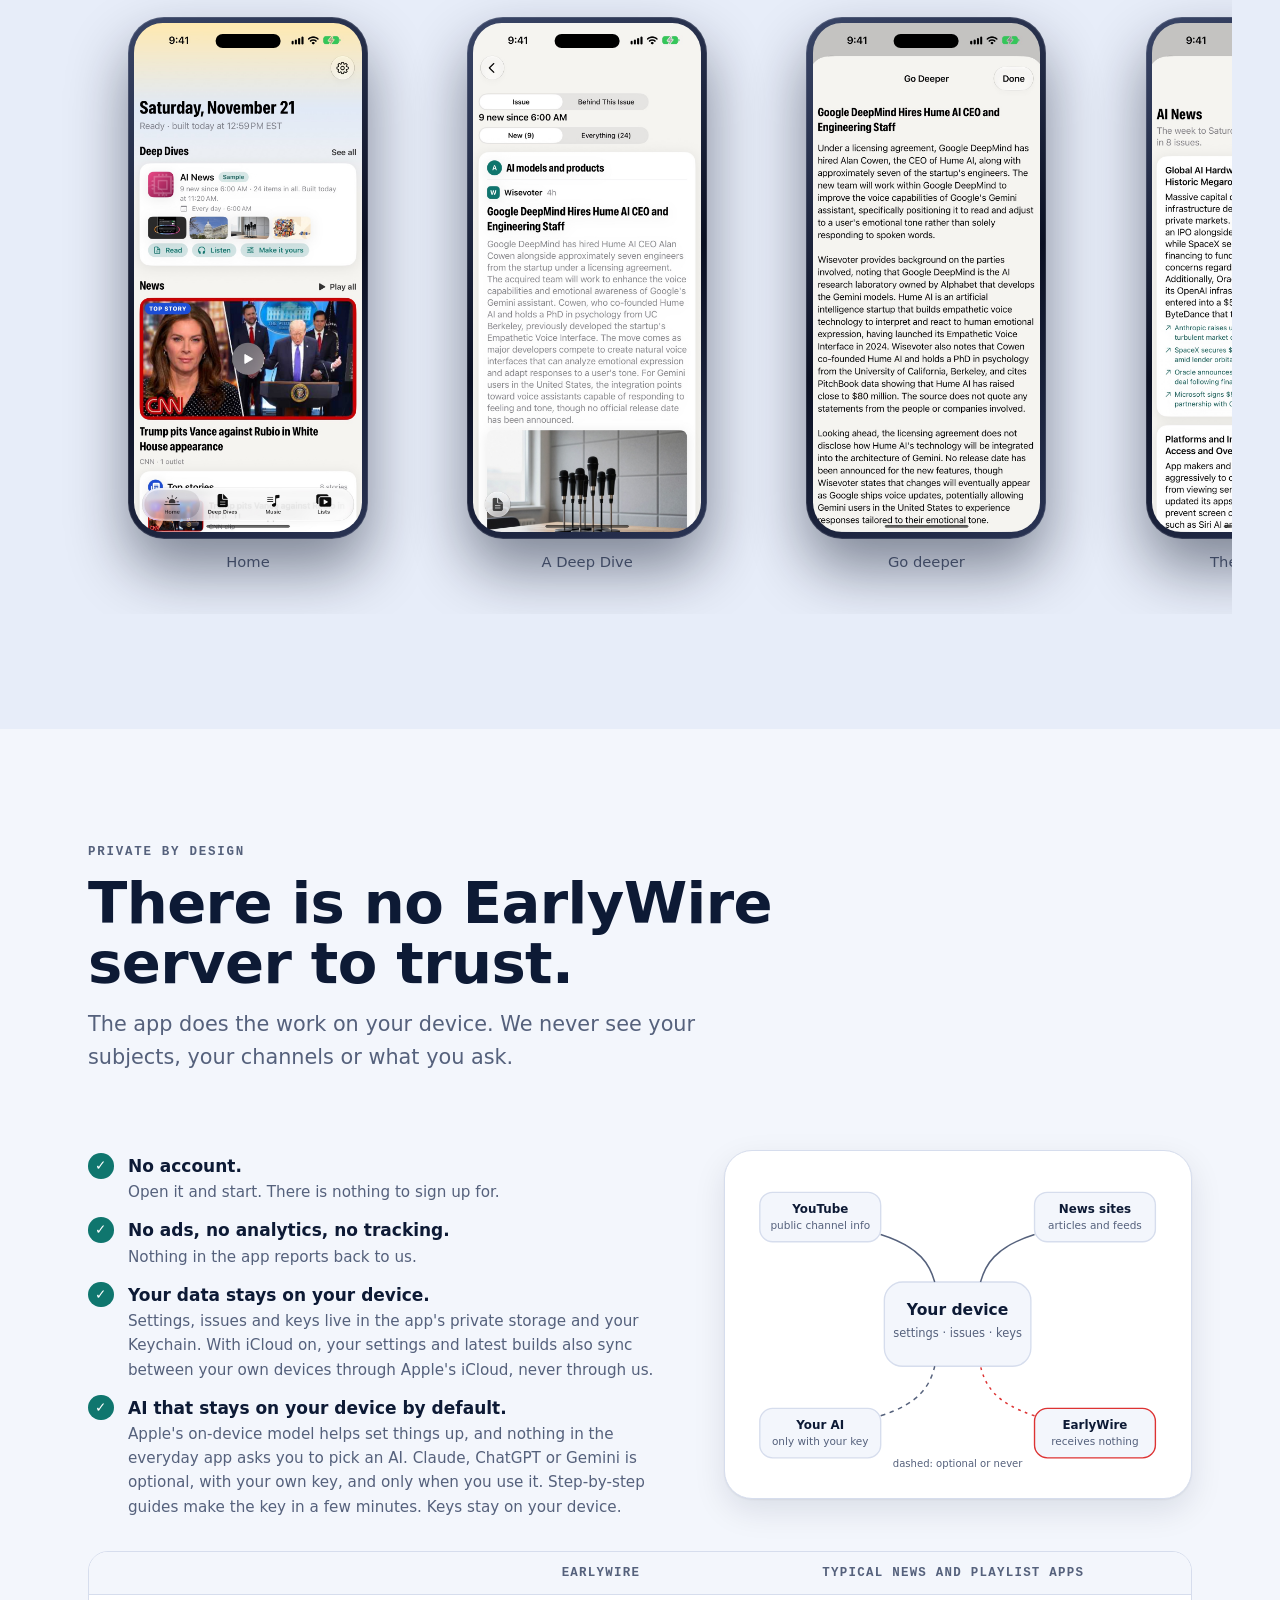
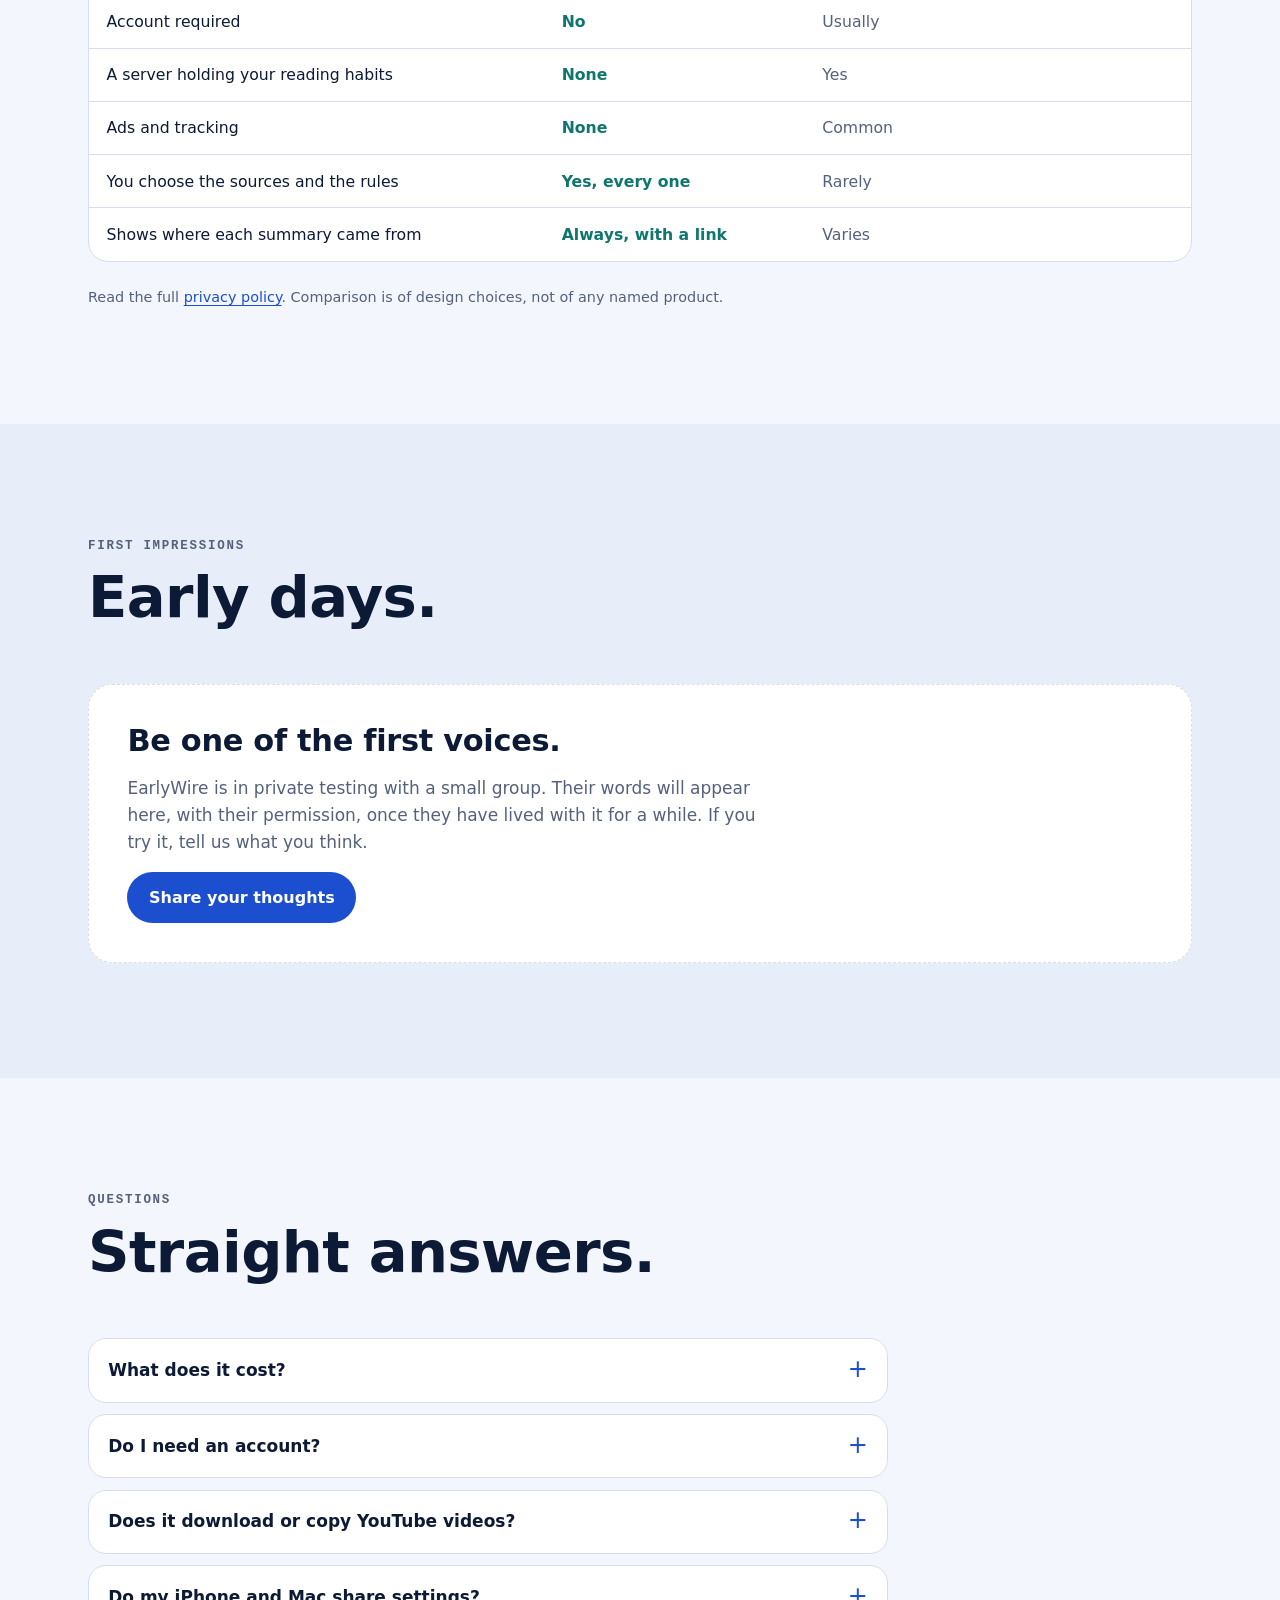
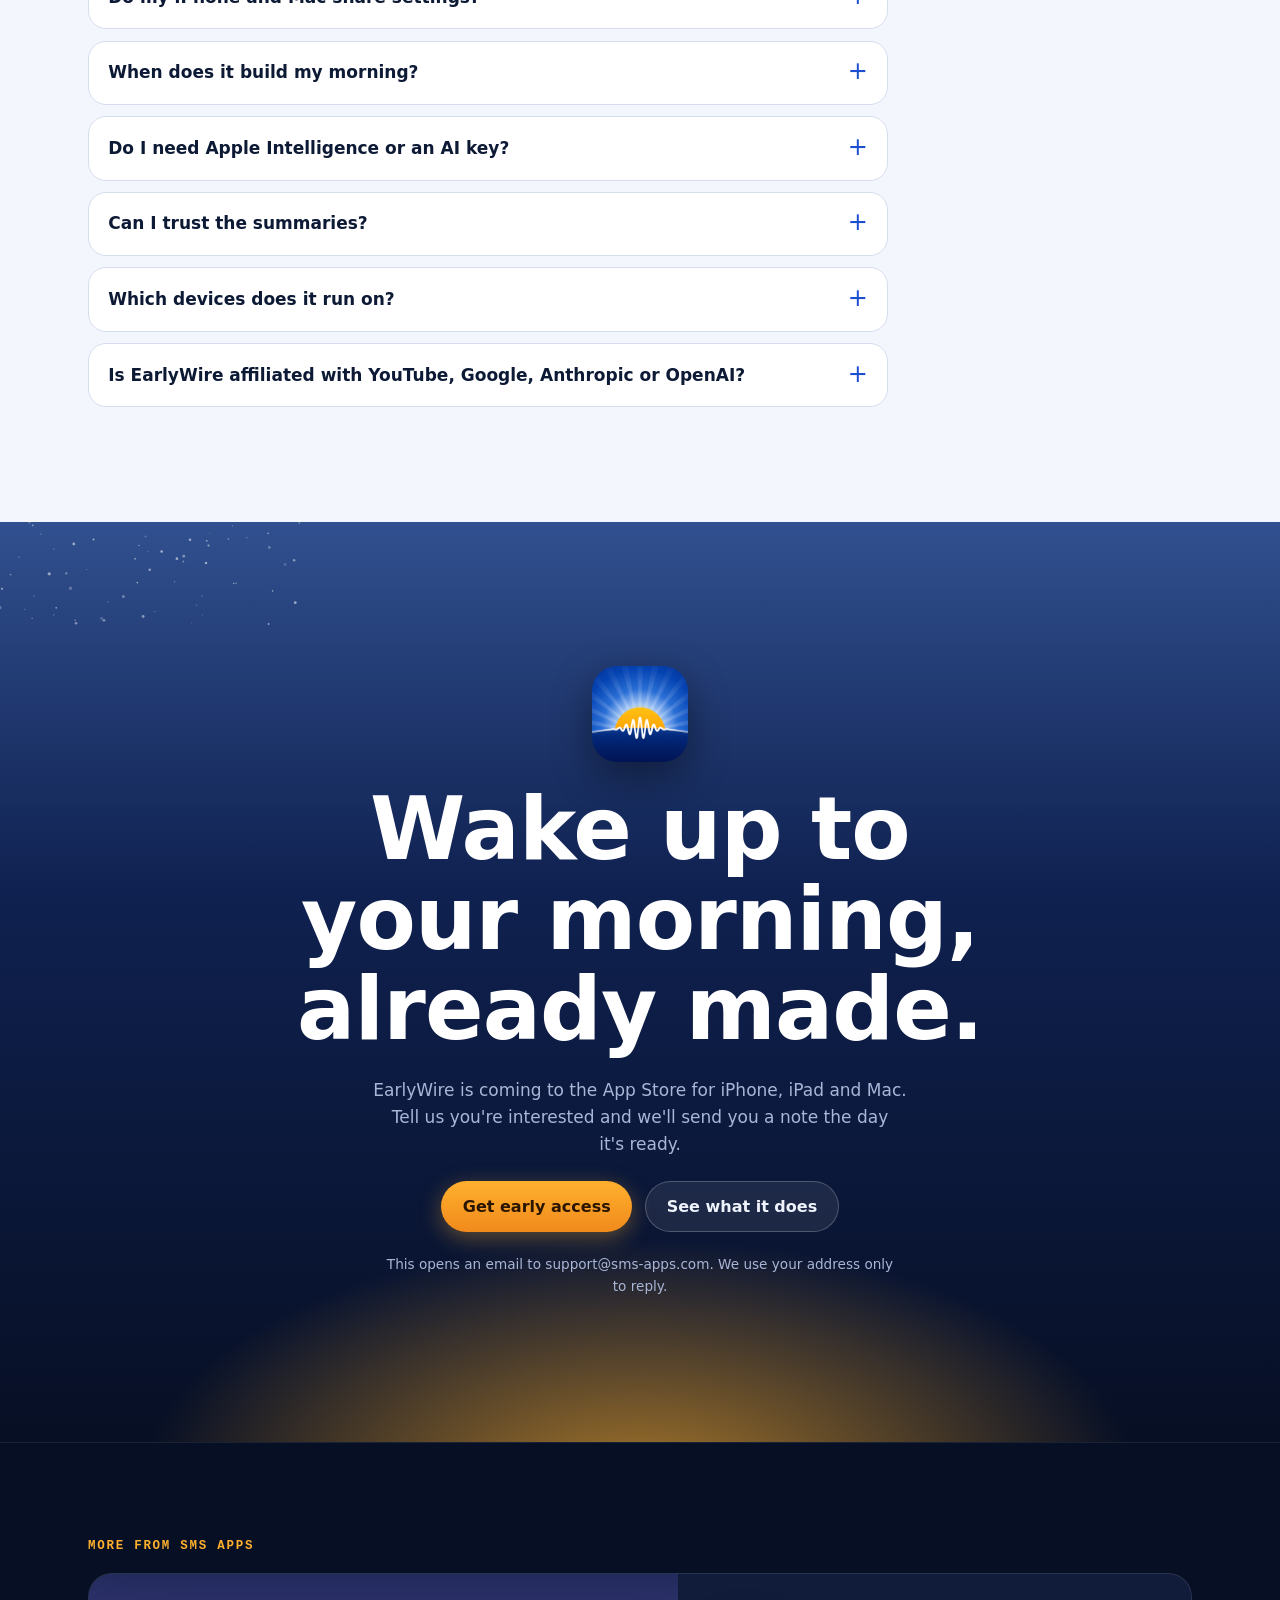
==== commit f3408cb2: "Sharper, fully framed UrDesk picture in More from SMS Apps" ====
--- a/index.html
+++ b/index.html
@@ -423,7 +423,7 @@
     <a class="studio-card reveal" href="https://sms-apps.com/urdesk/">
       <div class="art" aria-hidden="true">
         <span class="dsun"></span>
-        <img class="window" src="assets/img/urdesk-board.png" alt="" width="1000" height="719" loading="lazy">
+        <img class="window" src="assets/img/urdesk-board.png" alt="" width="1406" height="1000" loading="lazy">
       </div>
       <div class="body">
         <img class="icon" src="assets/img/urdesk-icon.png" alt="" width="64" height="64">
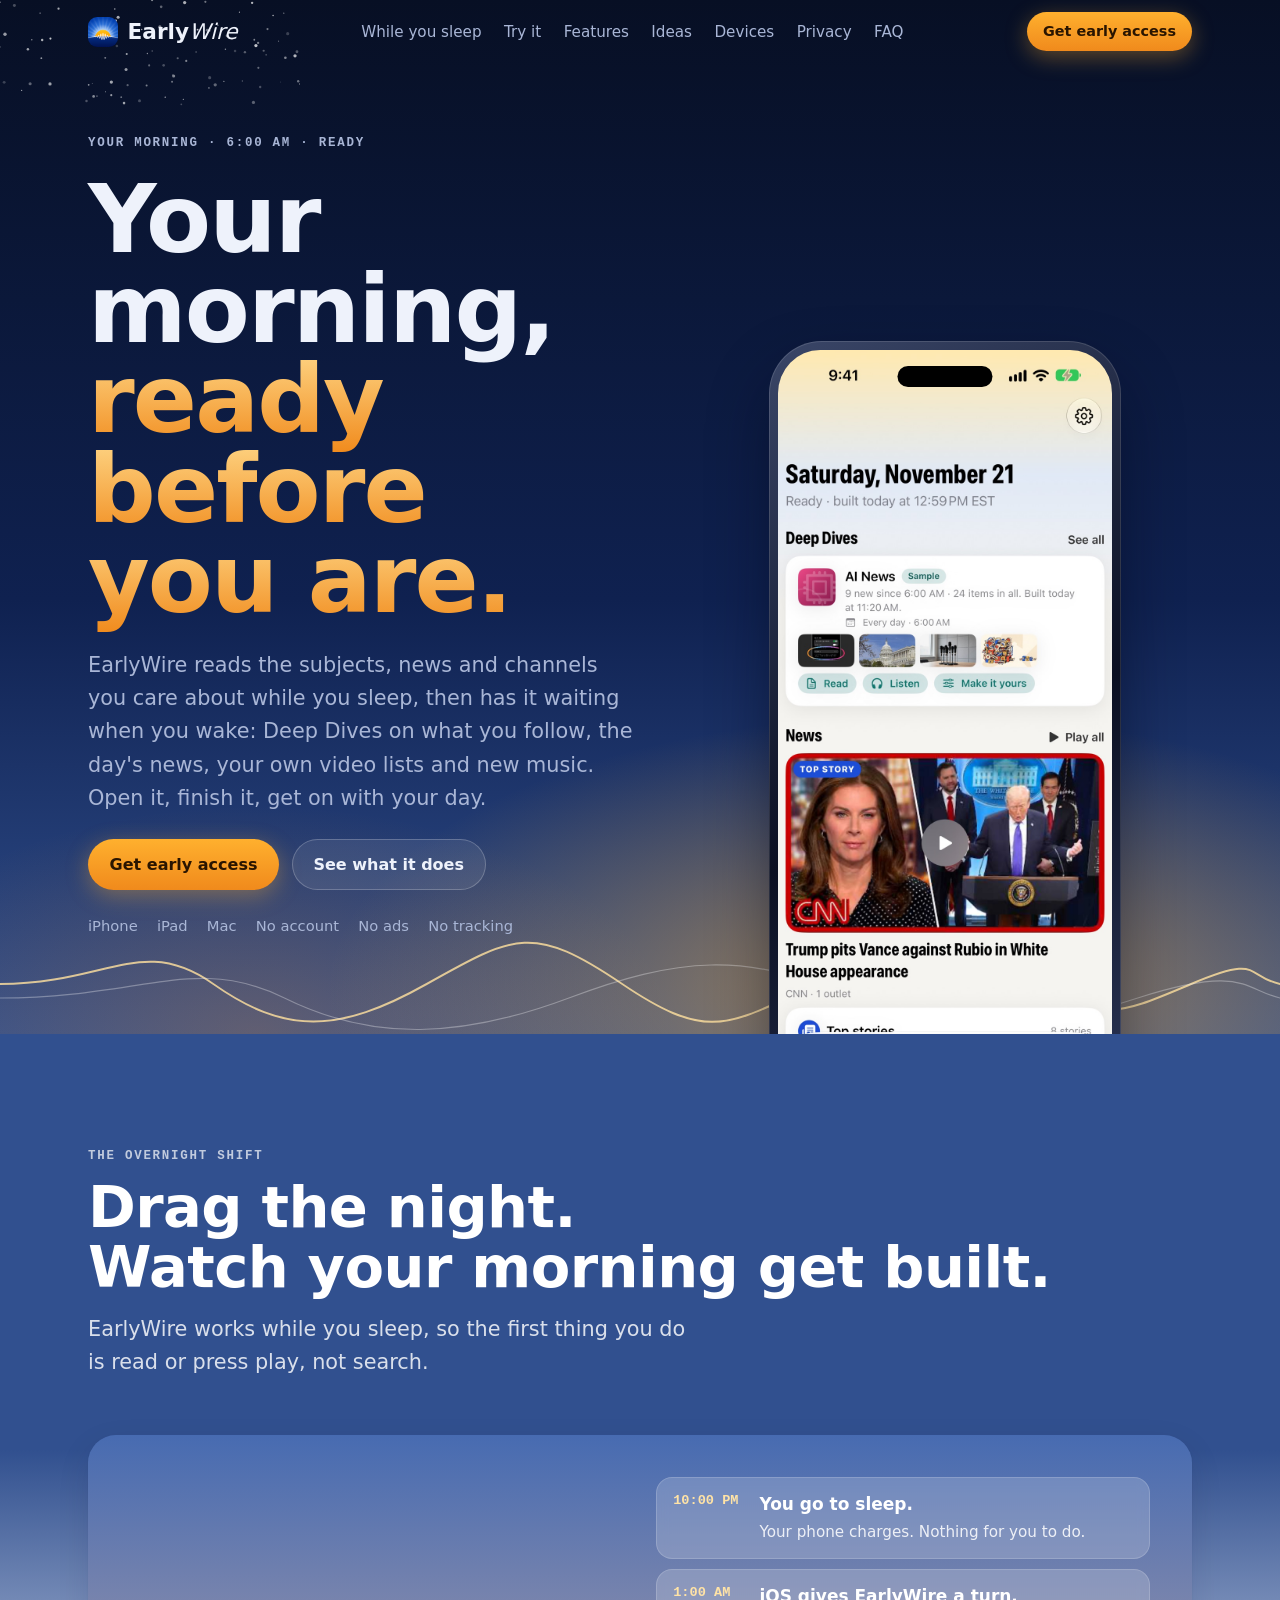
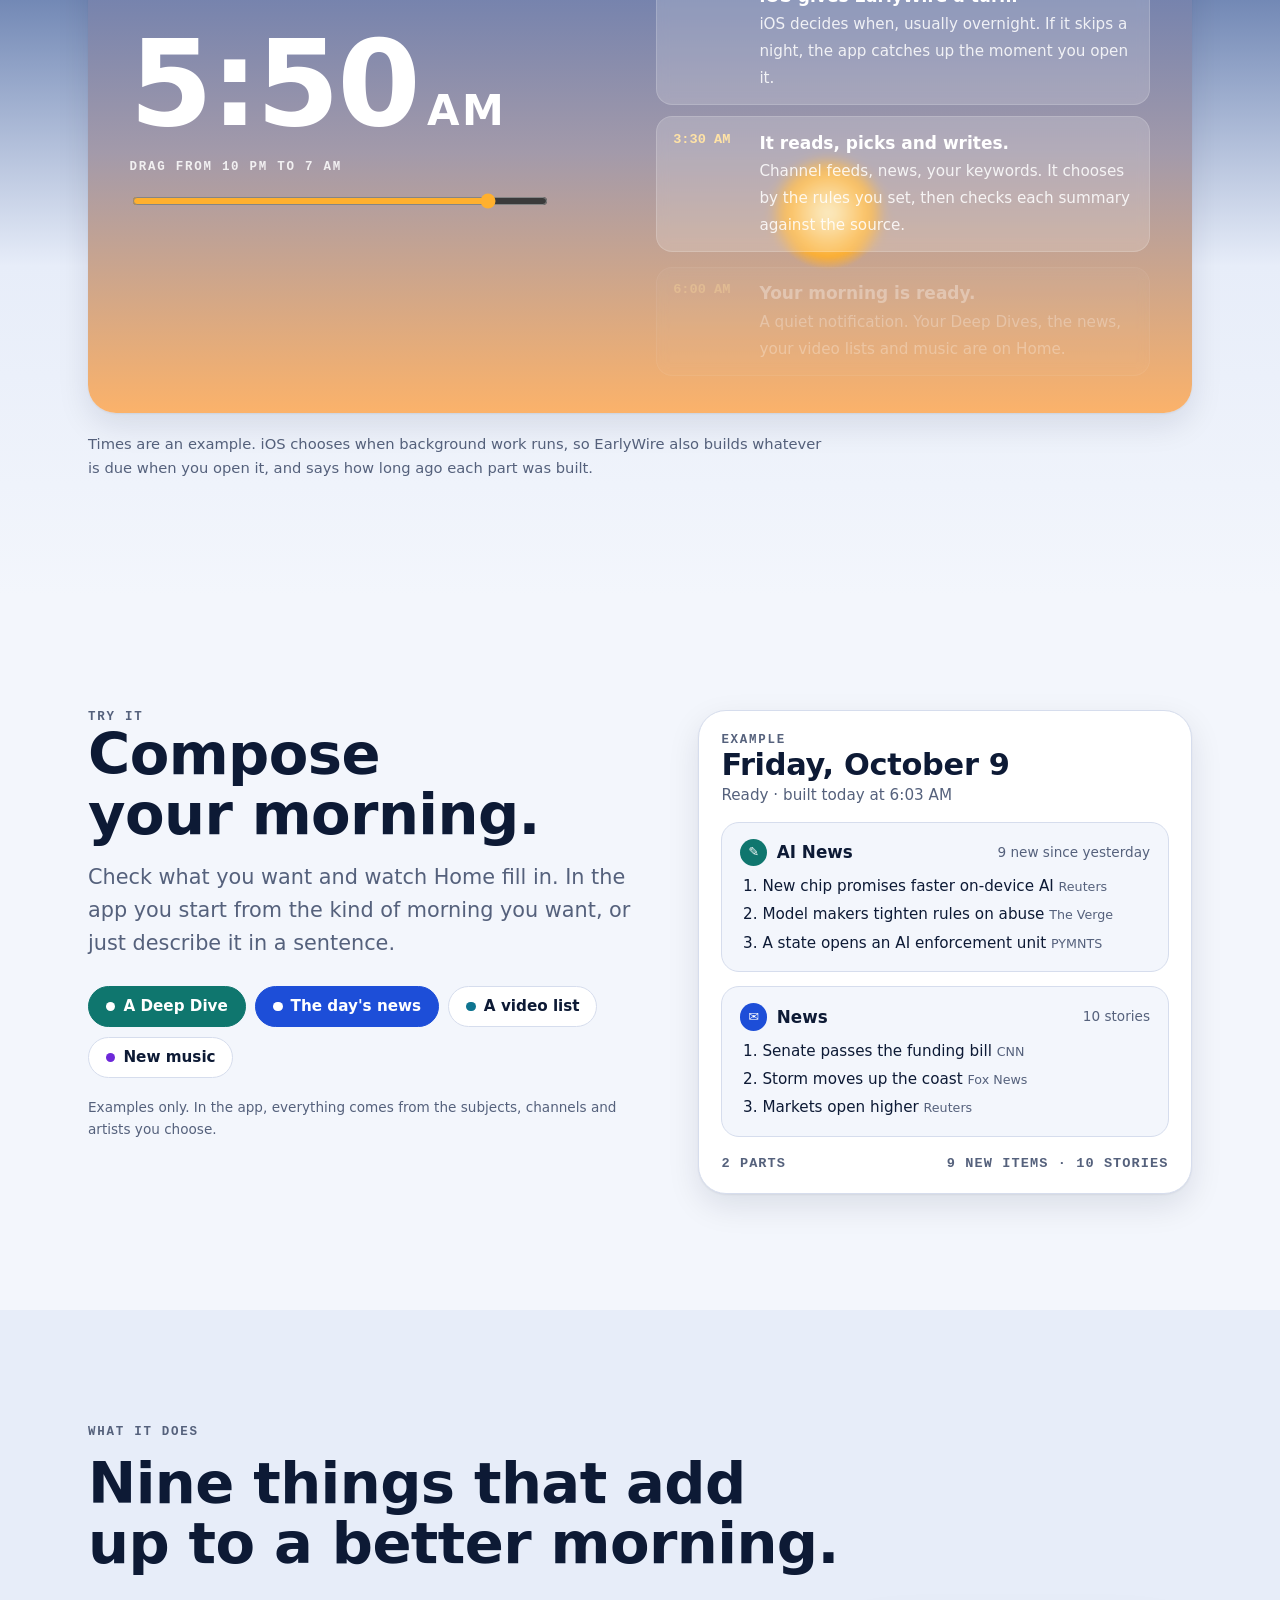
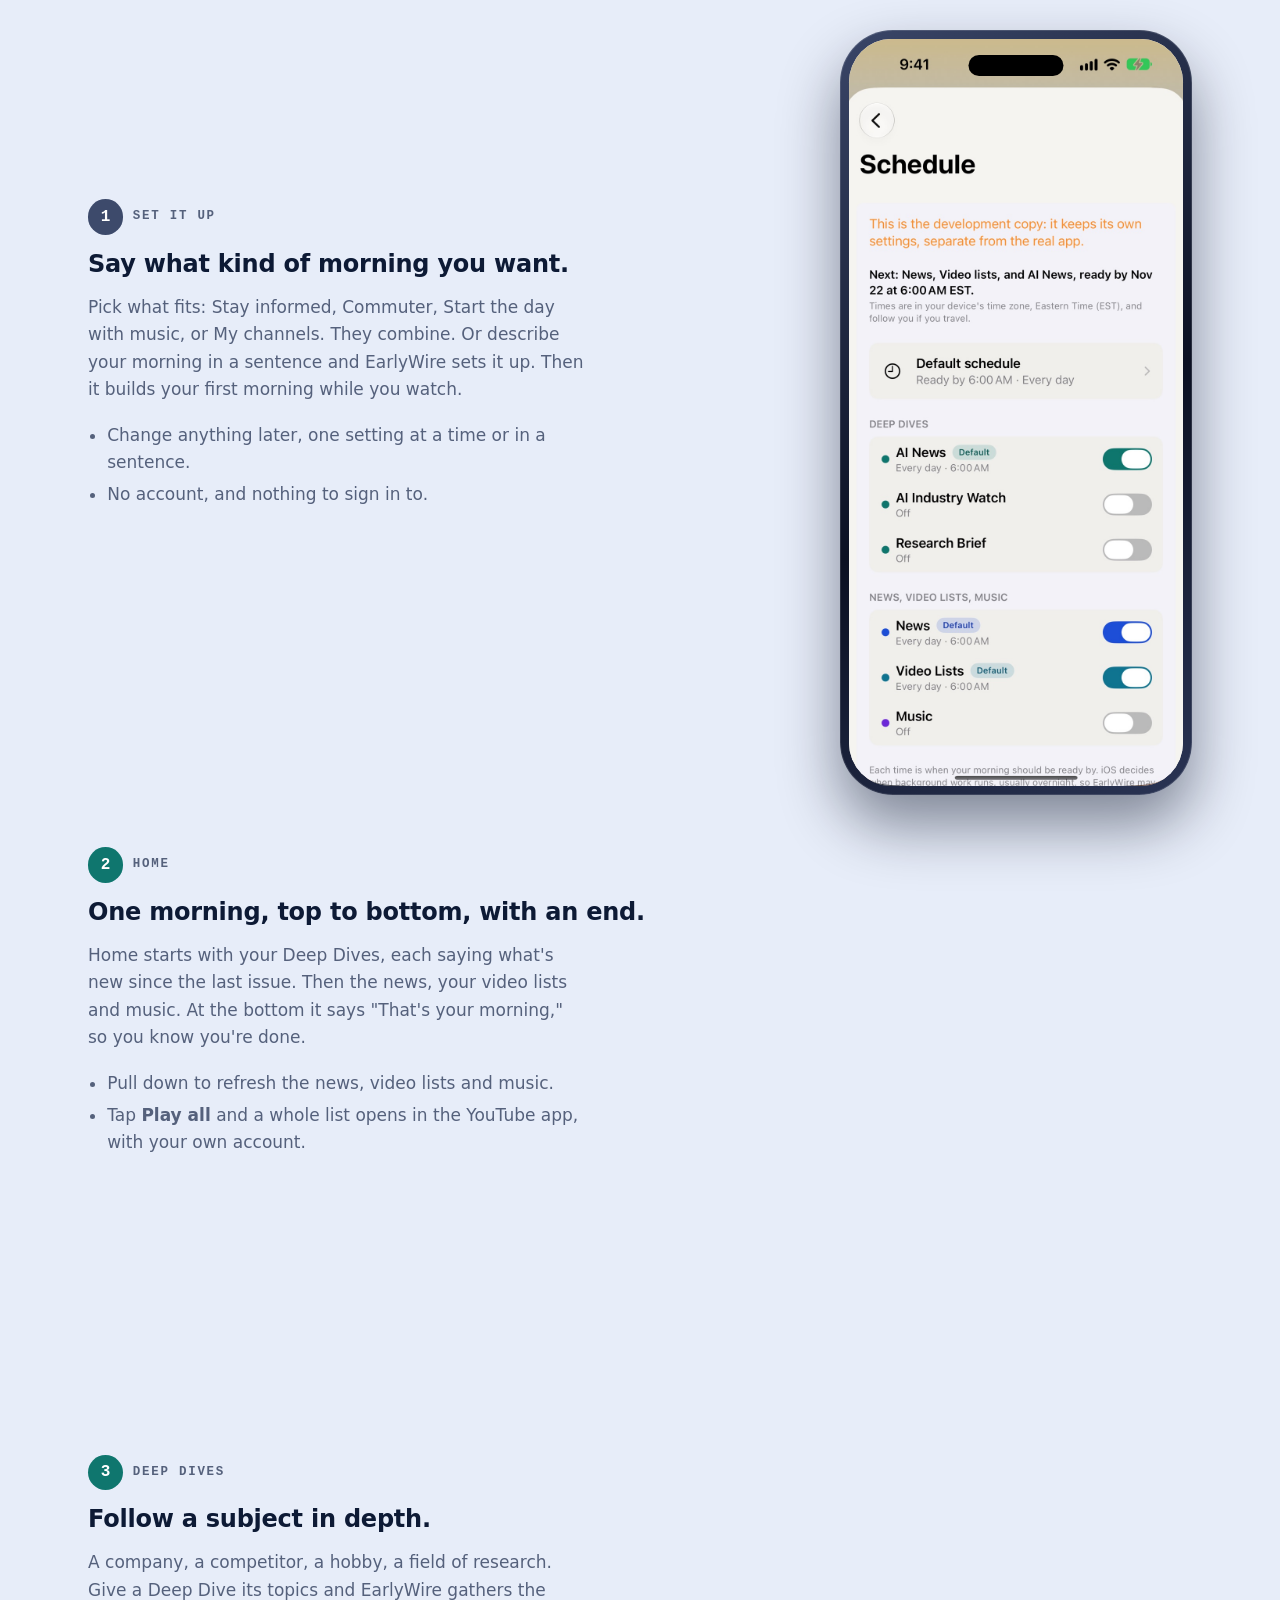
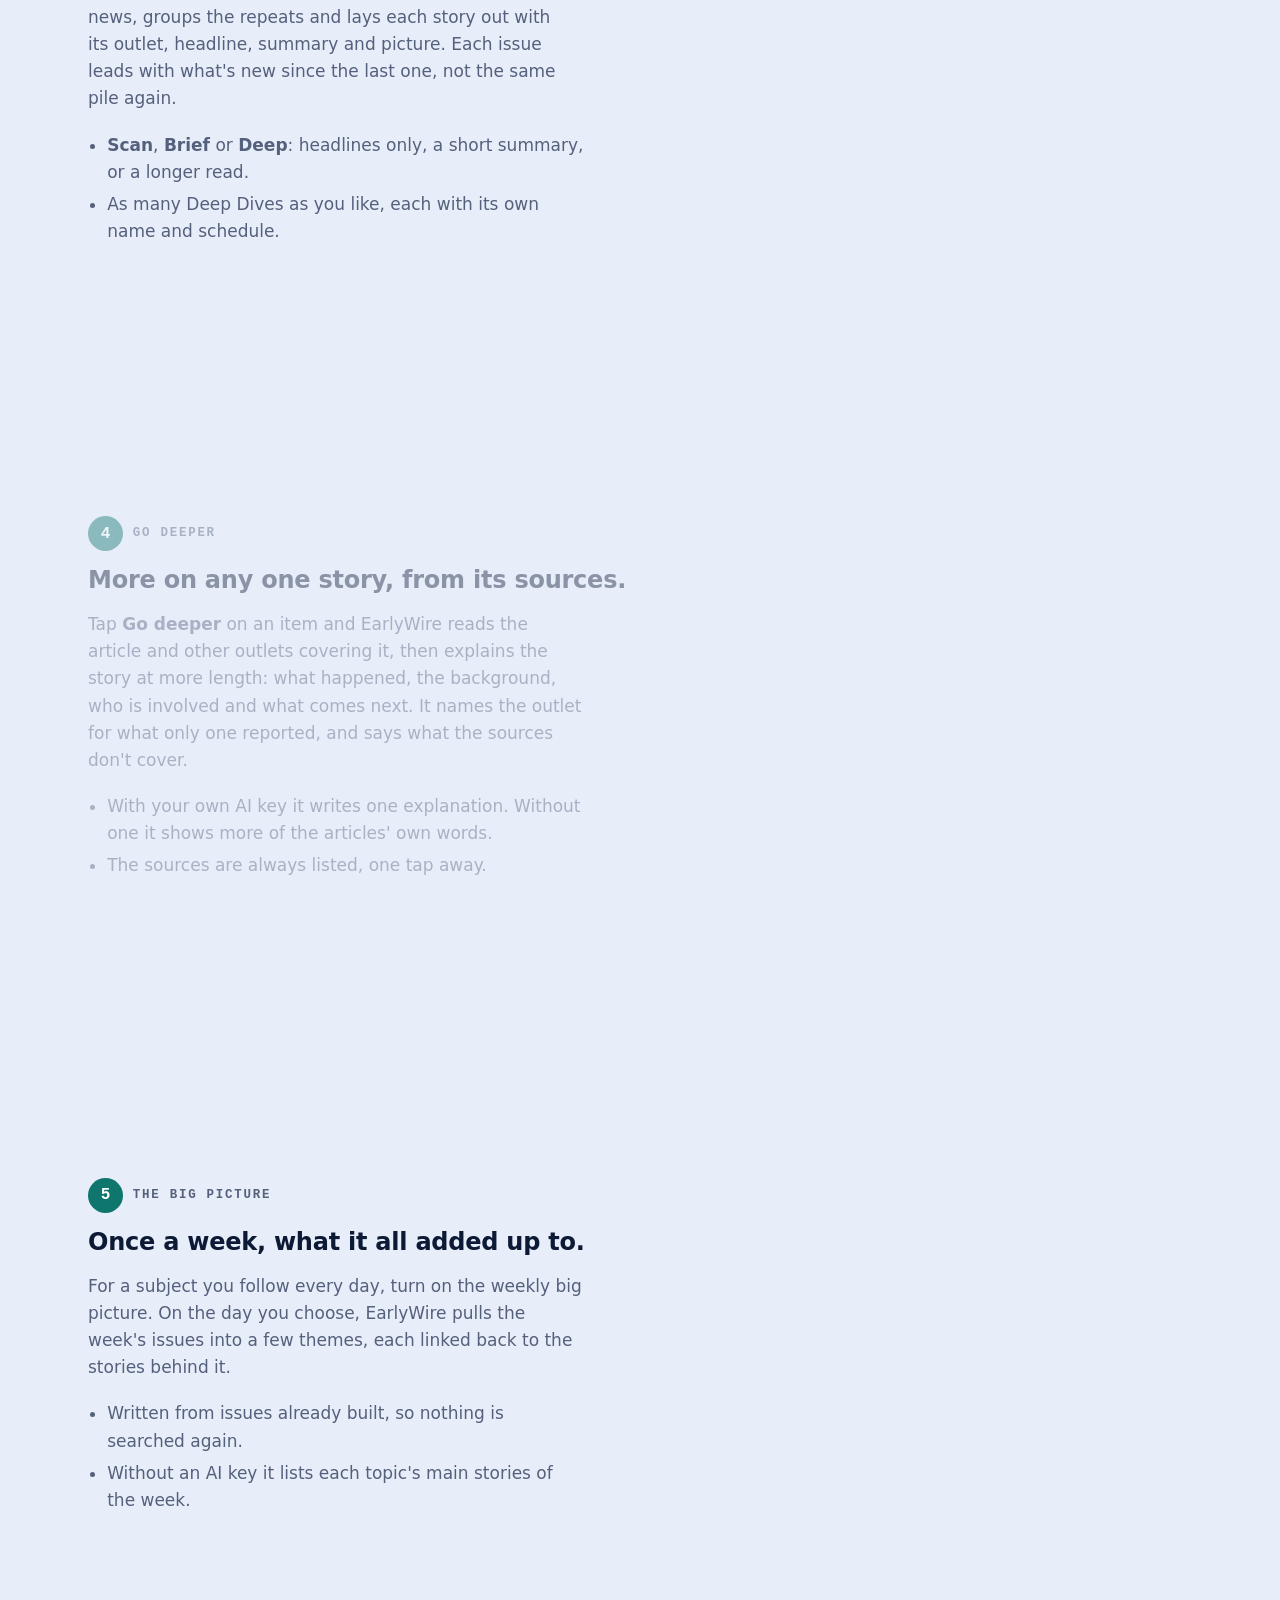
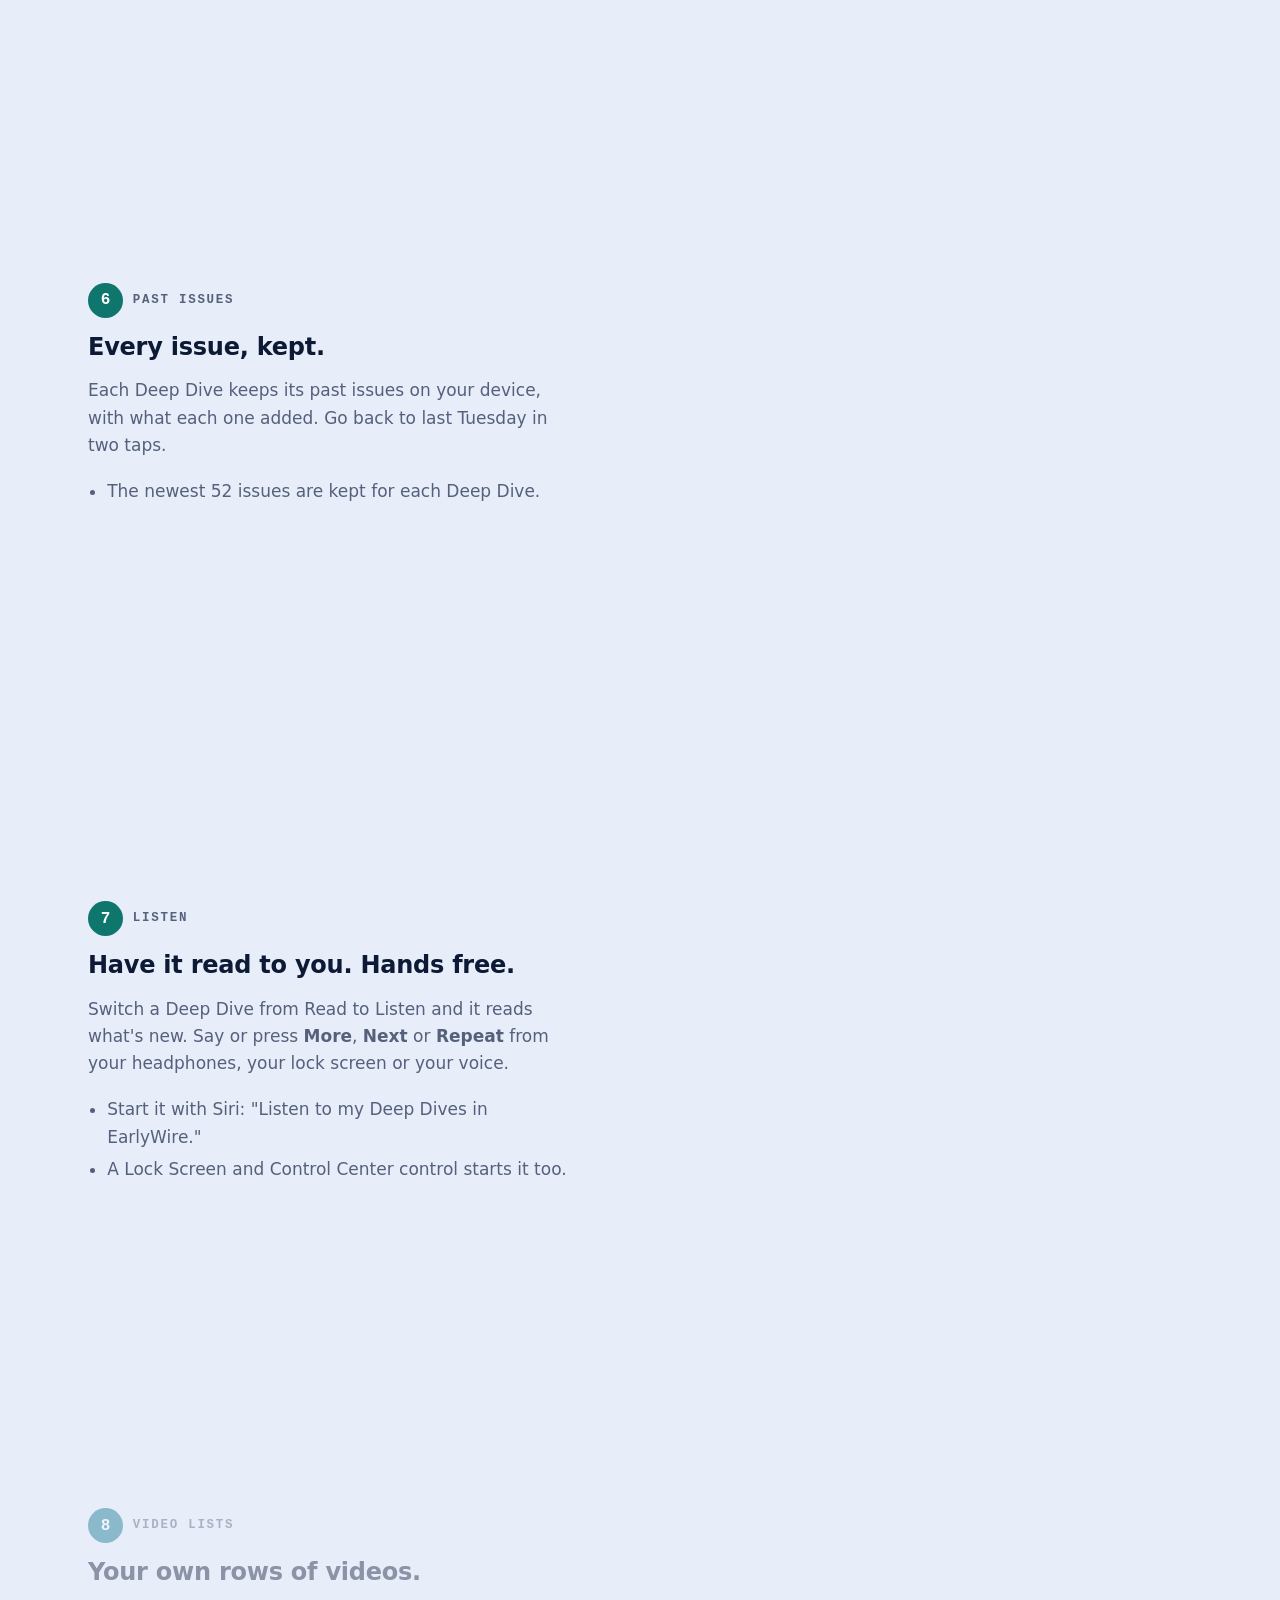
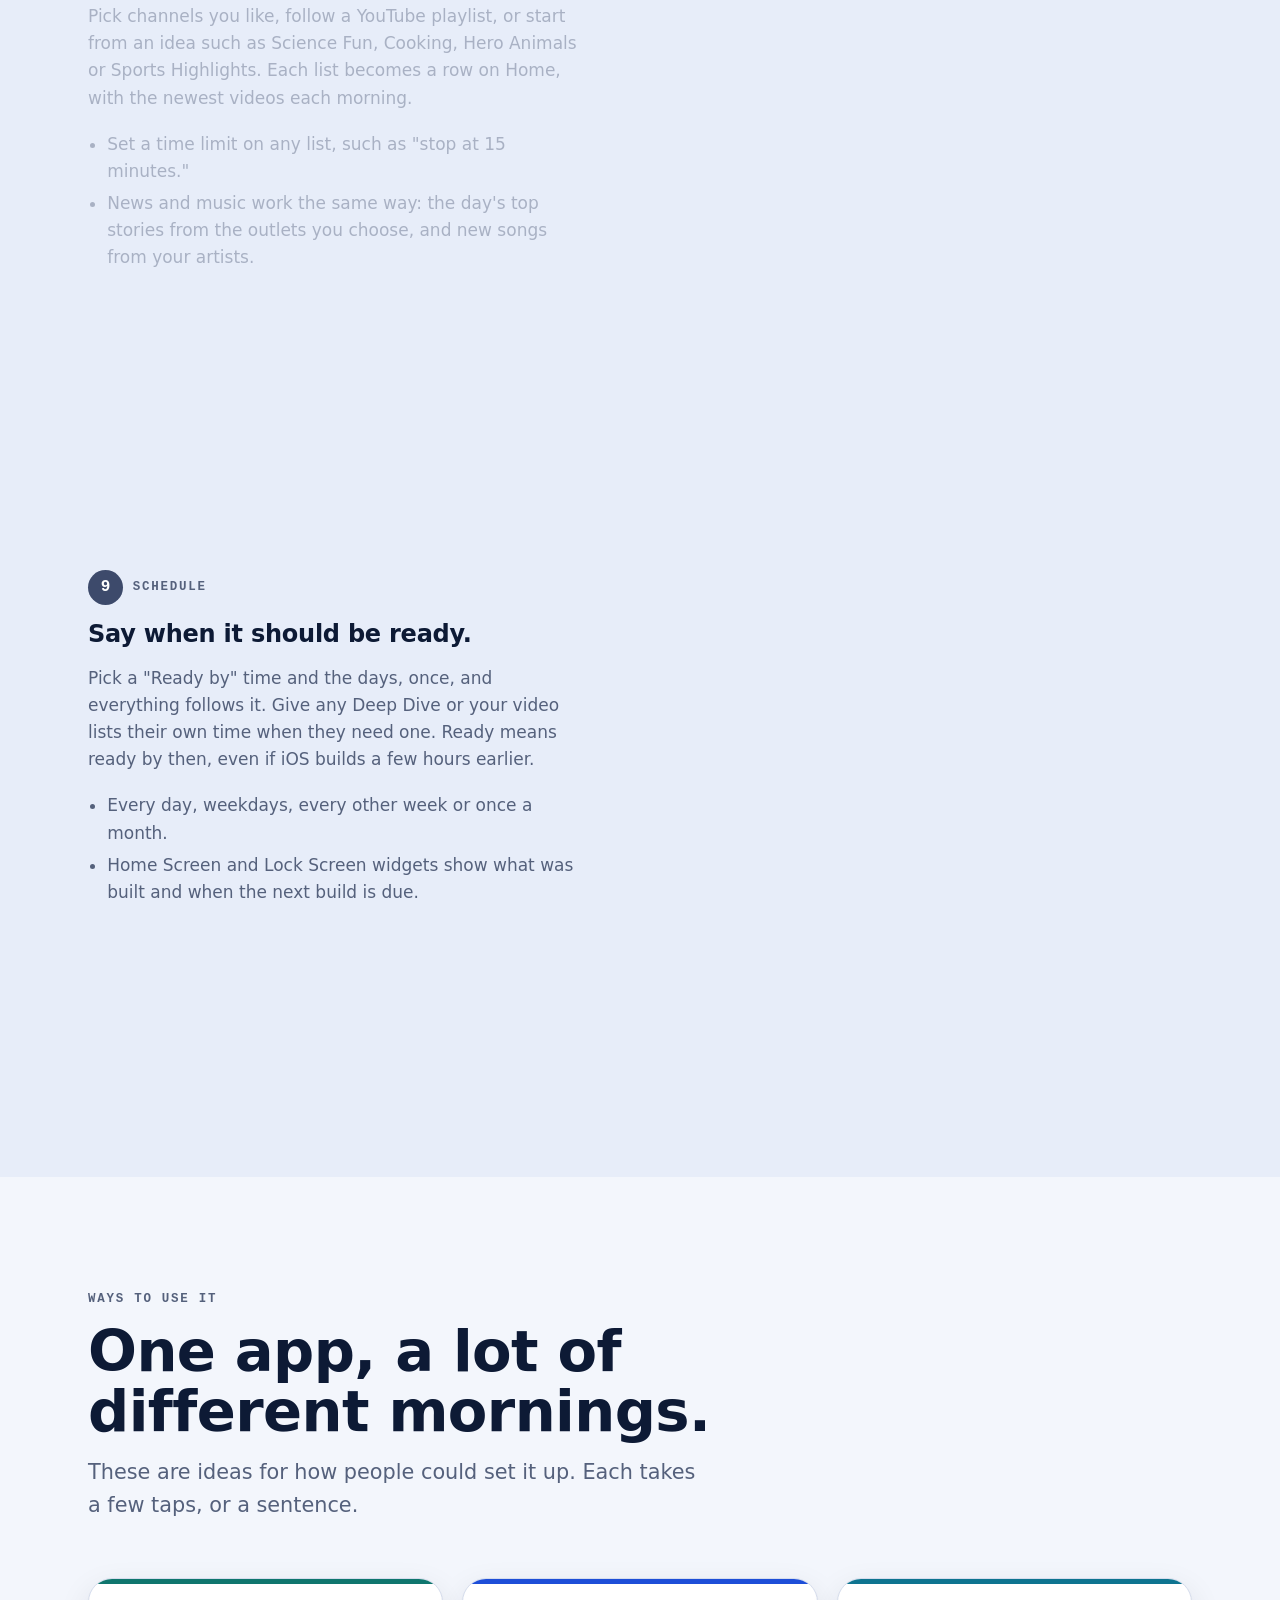
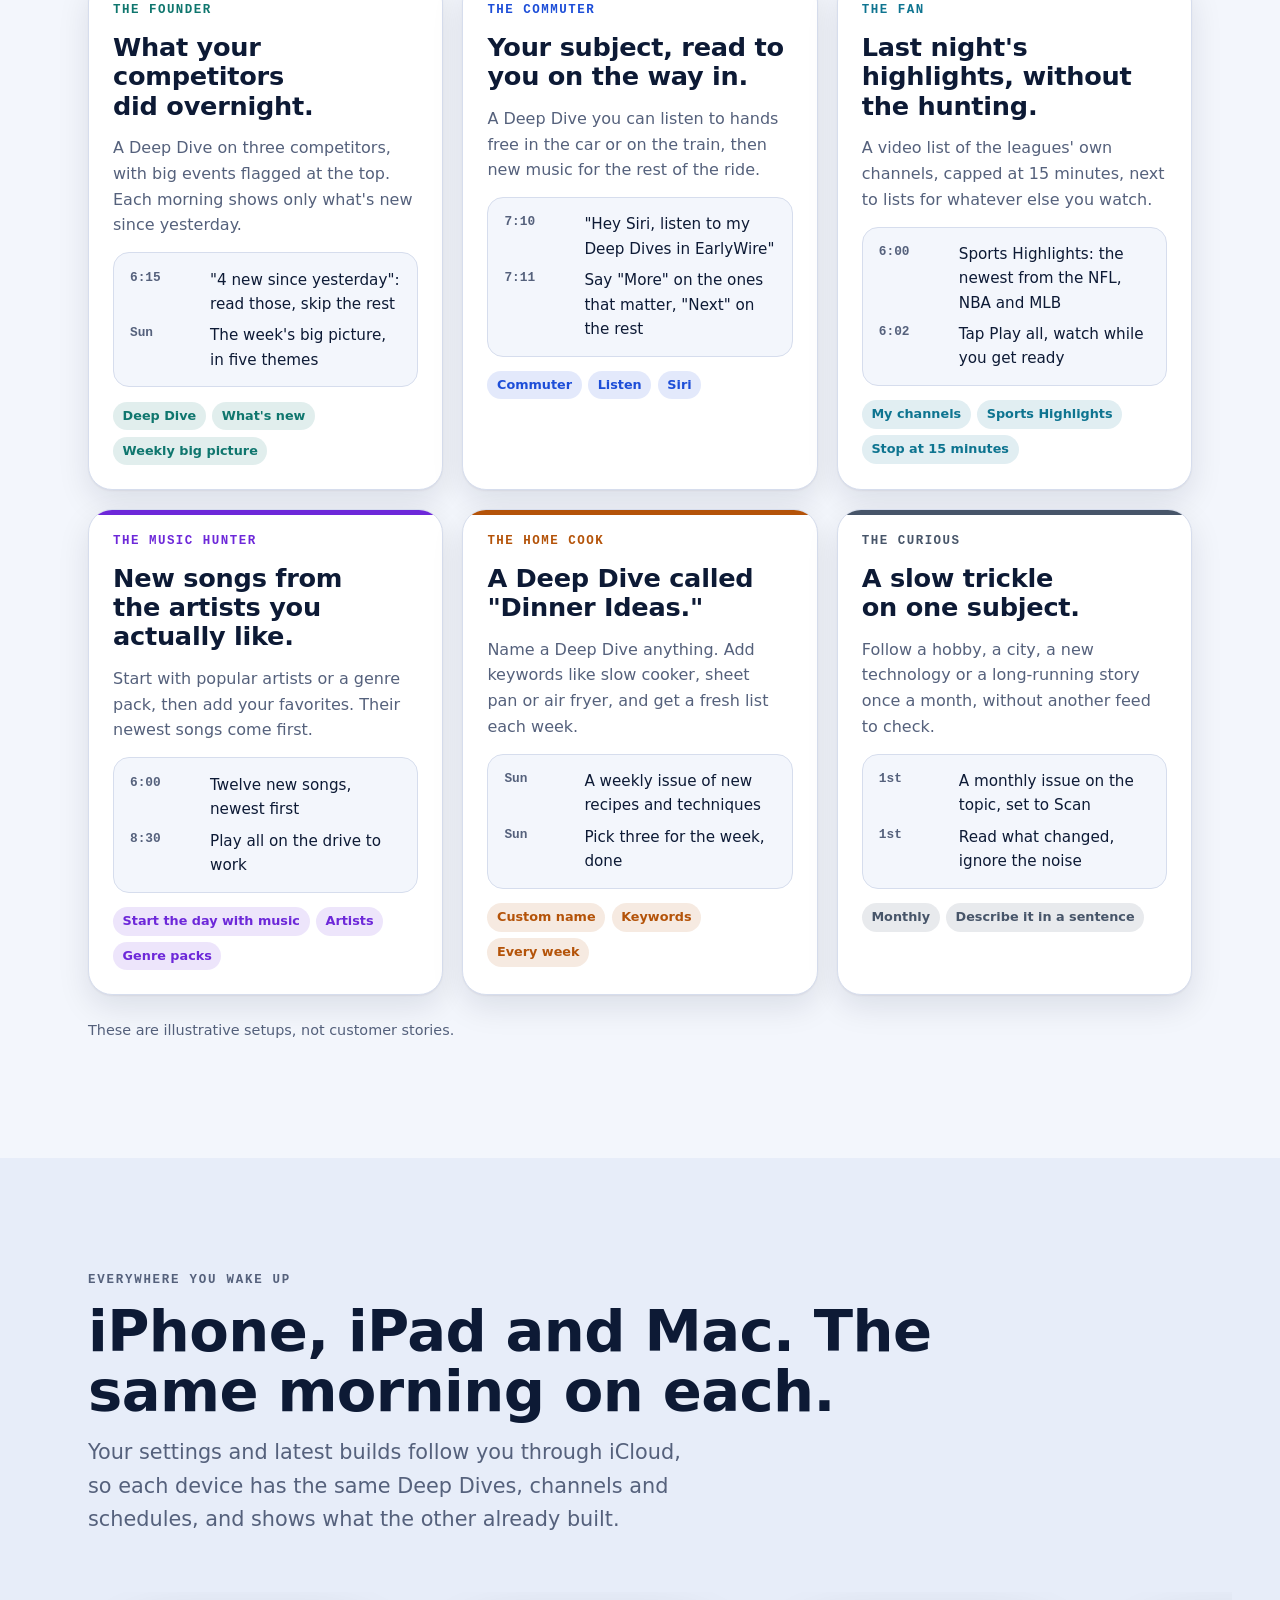
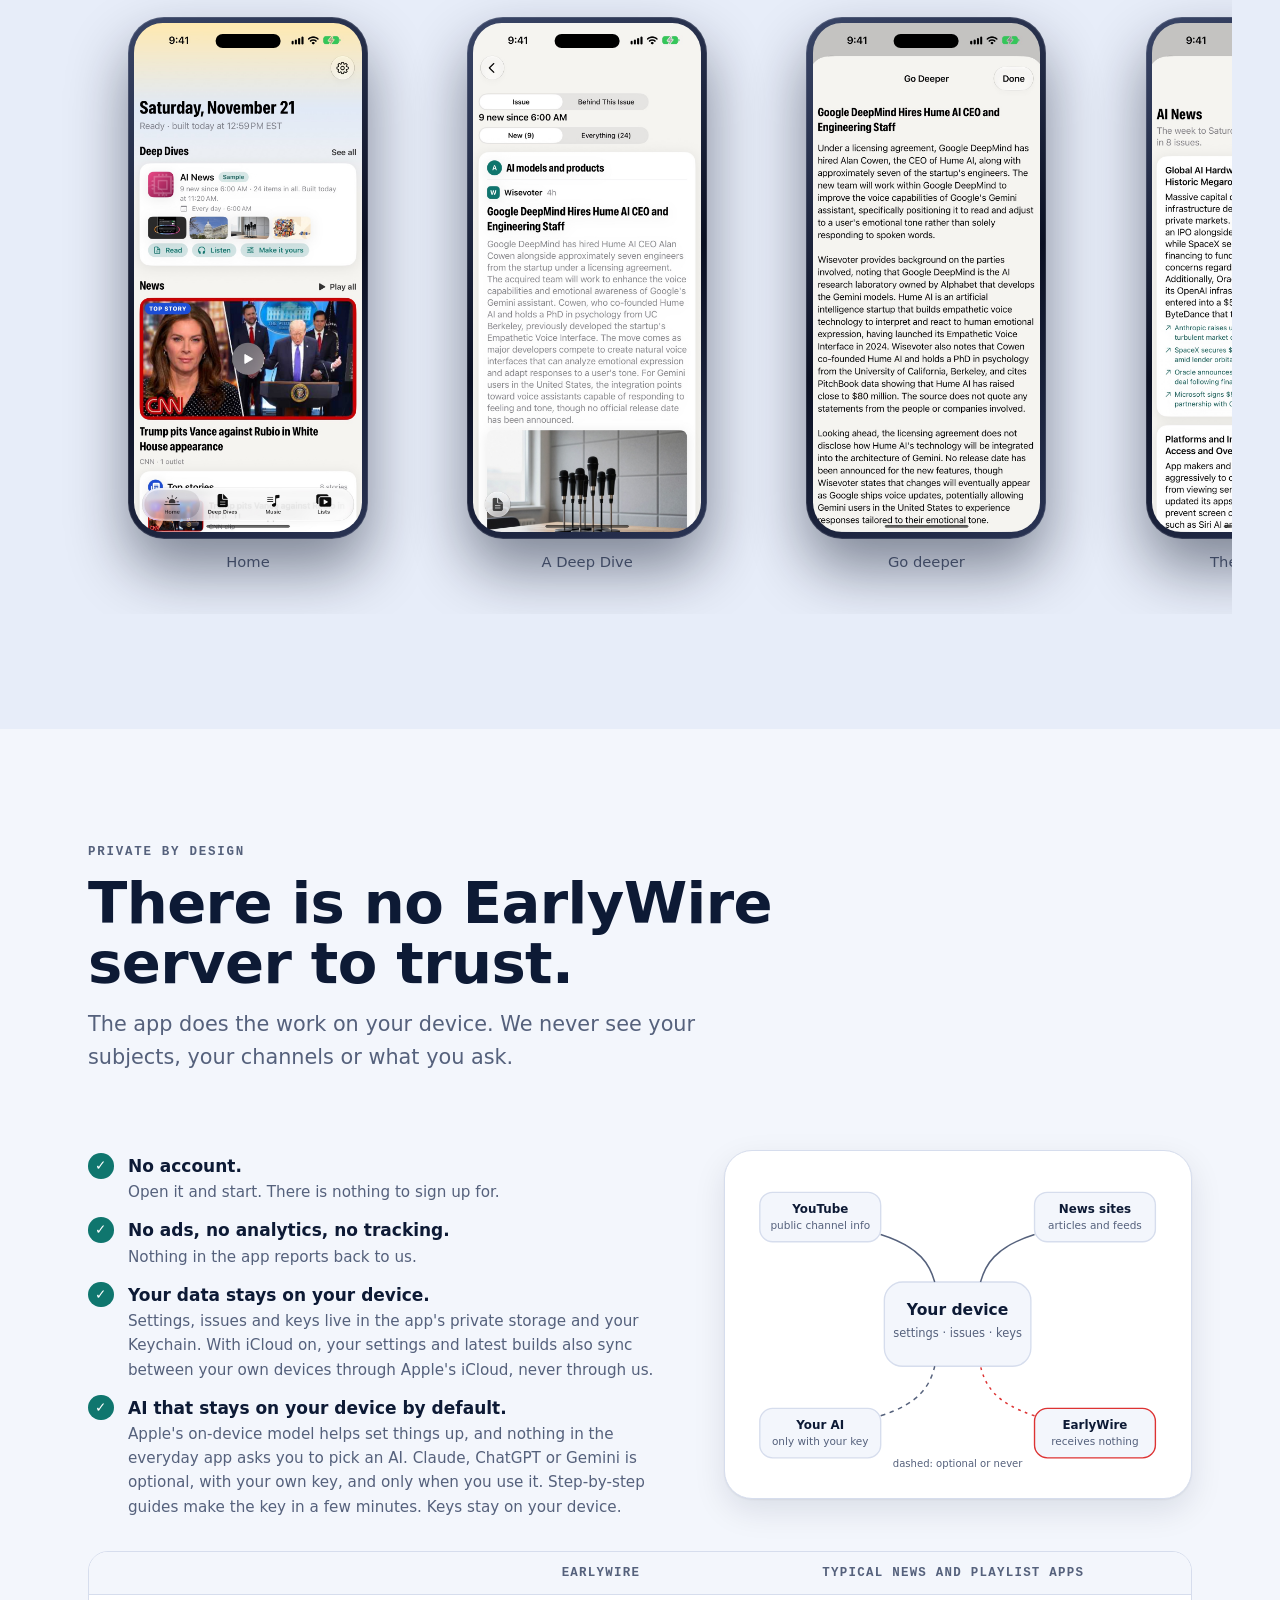
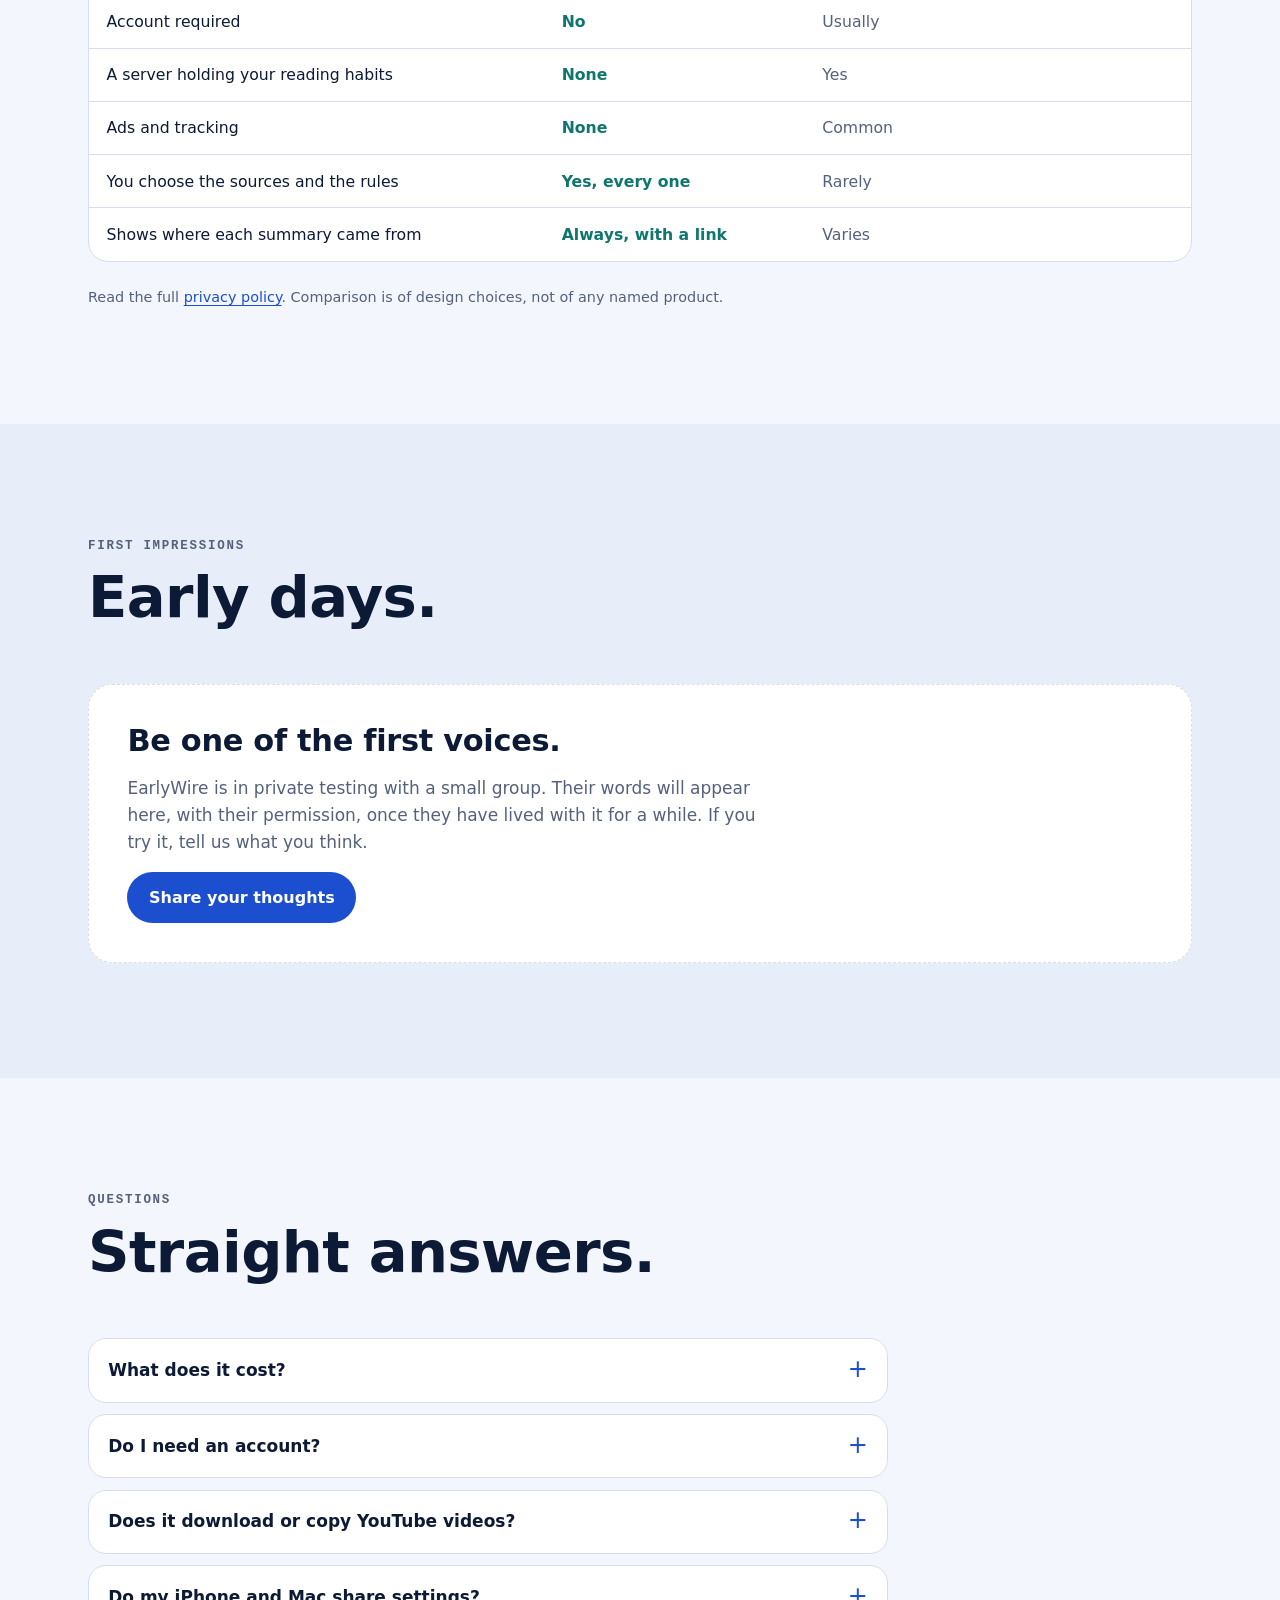
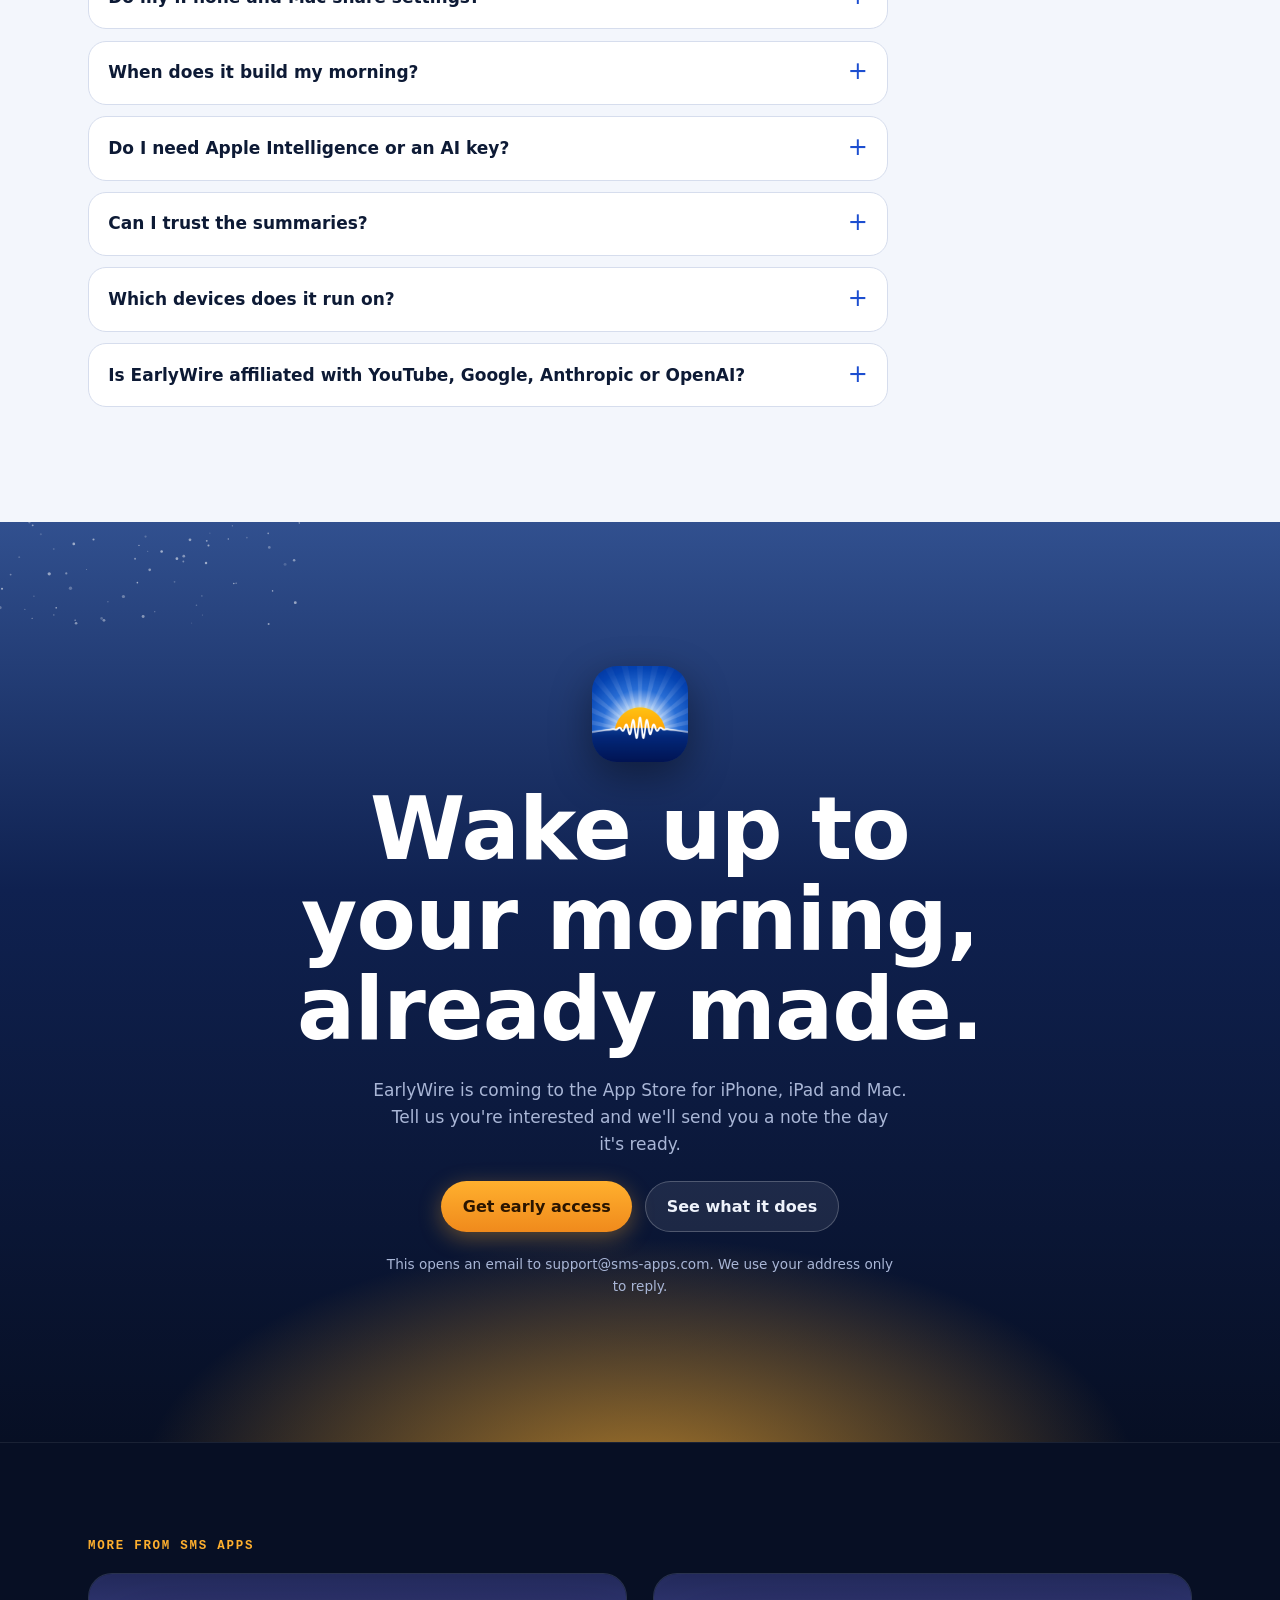
==== commit 36a500bd: "UrDesk and UrPrompts side by side in More from SMS Apps; picture no longer stretched" ====
--- a/index.html
+++ b/index.html
@@ -420,6 +420,7 @@
 <section class="studio" id="studio">
   <div class="wrap">
     <p class="dateline reveal">More from SMS Apps</p>
+    <div class="studio-grid">
     <a class="studio-card reveal" href="https://sms-apps.com/urdesk/">
       <div class="art" aria-hidden="true">
         <span class="dsun"></span>
@@ -434,13 +435,52 @@
         <span class="more">See it in action <span aria-hidden="true">&rarr;</span></span>
       </div>
     </a>
+    <a class="studio-card reveal" href="https://sms-apps.com/urprompts/">
+      <div class="art" aria-hidden="true">
+        <span class="dsun"></span>
+        <svg class="window" viewBox="0 0 600 300" role="img" aria-label="">
+        <defs>
+        <linearGradient id="upw" x1="0" y1="0" x2="0" y2="1">
+        <stop offset="0" stop-color="#1c2748"/><stop offset="100%" stop-color="#121a33"/>
+        </linearGradient>
+        <linearGradient id="upa" x1="0" y1="0" x2="0" y2="1">
+        <stop offset="0" stop-color="#ffe1a1"/><stop offset="55%" stop-color="#ffb43c"/><stop offset="100%" stop-color="#f08a1c"/>
+        </linearGradient>
+        </defs>
+        <rect x="1" y="1" width="598" height="298" rx="18" fill="url(#upw)" stroke="#ffffff" stroke-opacity=".16"/>
+        <circle cx="28" cy="28" r="5.5" fill="#ff5f57"/><circle cx="47" cy="28" r="5.5" fill="#febc2e"/><circle cx="66" cy="28" r="5.5" fill="#28c840"/>
+        <line x1="1" y1="56" x2="599" y2="56" stroke="#ffffff" stroke-opacity=".14"/>
+        <rect x="24" y="76" width="44" height="22" rx="7" fill="#ffffff" fill-opacity=".1" stroke="#ffffff" stroke-opacity=".2"/>
+        <text x="46" y="92" font-family="ui-monospace,Menlo,monospace" font-size="12" font-weight="600" fill="#eef2fb" text-anchor="middle">&#8984;K</text>
+        <rect x="80" y="81" width="96" height="12" rx="6" fill="#ffffff" fill-opacity=".72"/>
+        <rect x="182" y="79" width="2" height="16" fill="#ffb43c"/>
+        <rect x="20" y="118" width="560" height="48" rx="12" fill="#ffb43c" fill-opacity=".12" stroke="#ffb43c" stroke-opacity=".45"/>
+        <rect x="34" y="131" width="190" height="11" rx="5.5" fill="url(#upa)"/>
+        <rect x="34" y="150" width="300" height="8" rx="4" fill="#ffffff" fill-opacity=".42"/>
+        <rect x="484" y="133" width="80" height="8" rx="4" fill="#67d7c6" fill-opacity=".8"/>
+        <rect x="34" y="186" width="160" height="11" rx="5.5" fill="#ffffff" fill-opacity=".8"/>
+        <rect x="34" y="205" width="268" height="8" rx="4" fill="#ffffff" fill-opacity=".3"/>
+        <rect x="34" y="236" width="206" height="11" rx="5.5" fill="#ffffff" fill-opacity=".55"/>
+        <rect x="34" y="255" width="232" height="8" rx="4" fill="#ffffff" fill-opacity=".22"/>
+        </svg>
+      </div>
+      <div class="body">
+        <img class="icon" src="assets/img/urprompts-icon.png" alt="" width="64" height="64">
+        <h3>UrPrompts</h3>
+        <p class="tag">Every prompt you've written, two keystrokes away.</p>
+        <p>Your AI prompts as plain Markdown files on your own Mac: searchable, tagged, and ready to paste into whatever model you're using.</p>
+        <ul class="chips"><li>Mac</li><li>Free</li></ul>
+        <span class="more">See it in action <span aria-hidden="true">&rarr;</span></span>
+      </div>
+    </a>
+    </div>
     <p class="studio-all reveal"><a href="https://sms-apps.com/">All apps from SMS Apps &rarr;</a></p>
   </div>
 </section>
 </main>
 
 <footer class="site">
-  <div><a href="support.html">Support</a><a href="privacy.html">Privacy policy</a><a href="terms.html">Terms of service</a><a href="mailto:support@sms-apps.com">support@sms-apps.com</a><a href="https://sms-apps.com/">SMS Apps</a><a href="https://sms-apps.com/urdesk/">UrDesk</a></div>
+  <div><a href="support.html">Support</a><a href="privacy.html">Privacy policy</a><a href="terms.html">Terms of service</a><a href="mailto:support@sms-apps.com">support@sms-apps.com</a><a href="https://sms-apps.com/">SMS Apps</a><a href="https://sms-apps.com/urdesk/">UrDesk</a><a href="https://sms-apps.com/urprompts/">UrPrompts</a></div>
   <p>&copy; 2026 SMS Apps LLC. EarlyWire is made by <a href="https://sms-apps.com">SMS Apps</a> and is not affiliated with or endorsed by YouTube, Google, Anthropic or OpenAI.</p>
 </footer>
 
--- a/style.css
+++ b/style.css
@@ -335,19 +335,20 @@
 .final img { width: 96px; height: 96px; border-radius: 26%; box-shadow: 0 14px 40px rgba(0,0,0,.4); }
 .final h2 { font-size: clamp(2.6rem, 8vw, 5.4rem); color: #fff; max-width: 14ch; }
 .final p { color: var(--night-muted); max-width: 34rem; }
-/* More from SMS Apps: the sister app's picture card, in its own dusk sky. */
+/* More from SMS Apps: the sister apps' picture cards, side by side, each in its own dusk sky. */
 .studio { background: var(--night); color: var(--night-fg); padding-block: clamp(3.5rem, 8vw, 6rem); border-top: 1px solid rgba(255,255,255,.08); }
 .studio .dateline { color: var(--sun); margin-bottom: 1.2rem; }
-.studio-card { display: grid; grid-template-columns: 1.15fr 1fr; overflow: hidden; border-radius: 24px; color: var(--night-fg); text-decoration: none;
+.studio-grid { display: grid; grid-template-columns: repeat(2, minmax(0, 1fr)); gap: clamp(1rem, 2.4vw, 1.6rem); }
+.studio-card { display: flex; flex-direction: column; overflow: hidden; border-radius: 24px; color: var(--night-fg); text-decoration: none;
   background: #111b3a; border: 1px solid rgba(255,255,255,.1); transition: transform .25s ease, box-shadow .25s ease; }
 .studio-card:hover { transform: translateY(-4px); box-shadow: 0 24px 50px rgba(0,0,0,.45); text-decoration: none; }
-.studio-card .art { position: relative; min-height: 260px; overflow: hidden;
+.studio-card .art { position: relative; aspect-ratio: 16 / 10; overflow: hidden;
   background: linear-gradient(180deg, #232a5c 0%, #4b4f9a 34%, #9a77ad 62%, #e3a08c 84%, #f8bb6c 100%); }
 .studio-card .art::after { content: ""; position: absolute; left: 0; right: 0; bottom: -1px; height: 34%; pointer-events: none;
   background: url("data:image/svg+xml,%3Csvg xmlns='http://www.w3.org/2000/svg' viewBox='0 0 600 120' preserveAspectRatio='none'%3E%3Cpath fill='%23ffffff' fill-opacity='.18' d='M0 70 L60 40 L110 62 L180 18 L240 58 L300 34 L360 66 L430 24 L500 60 L560 38 L600 56 V120 H0Z'/%3E%3Cpath fill='%23000' fill-opacity='.22' d='M0 98 L80 72 L150 92 L230 64 L320 100 L400 78 L480 102 L550 84 L600 96 V120 H0Z'/%3E%3C/svg%3E") bottom / 100% 100% no-repeat; }
 .studio-card .dsun { position: absolute; left: 50%; bottom: 10%; width: 44%; aspect-ratio: 1; border-radius: 50%; transform: translateX(-50%);
   background: radial-gradient(circle, #fff6d6 0%, #ffd27a 36%, #ffae48 58%, rgba(255,150,60,0) 71%); }
-.studio-card .window { position: absolute; z-index: 1; left: 7%; top: 12%; width: 92%; filter: drop-shadow(0 18px 30px rgba(10,8,40,.45)); transition: transform .35s ease; }
+.studio-card .window { position: absolute; z-index: 1; left: 7%; top: 12%; width: 92%; height: auto; filter: drop-shadow(0 18px 30px rgba(10,8,40,.45)); transition: transform .35s ease; }
 .studio-card:hover .window { transform: translateY(-6px); }
 .studio-card .body { padding: clamp(1.4rem, 3vw, 2.2rem); }
 .studio-card .icon { width: 64px; height: 64px; margin-bottom: .8rem; filter: drop-shadow(0 8px 16px rgba(0,0,0,.35)); }
@@ -359,7 +360,7 @@
 .studio-card .more { font-weight: 650; color: #ffb43c; }
 .studio-all { margin-top: 1.2rem; text-align: center; }
 .studio-all a { color: var(--night-fg); }
-@media (max-width: 760px) { .studio-card { grid-template-columns: 1fr; } .studio-card .art { min-height: 0; aspect-ratio: 16 / 10; } }
+@media (max-width: 760px) { .studio-grid { grid-template-columns: 1fr; } }
 @media (prefers-reduced-motion: reduce) { .studio-card, .studio-card .window { transition: none; } .studio-card:hover, .studio-card:hover .window { transform: none; } }
 footer.site { background: var(--night); color: var(--night-muted); padding: 2.2rem var(--gutter) 3rem; text-align: center; font-size: .92rem; display: grid; gap: .6rem; }
 footer.site a { color: var(--night-fg); margin: 0 .7rem; }
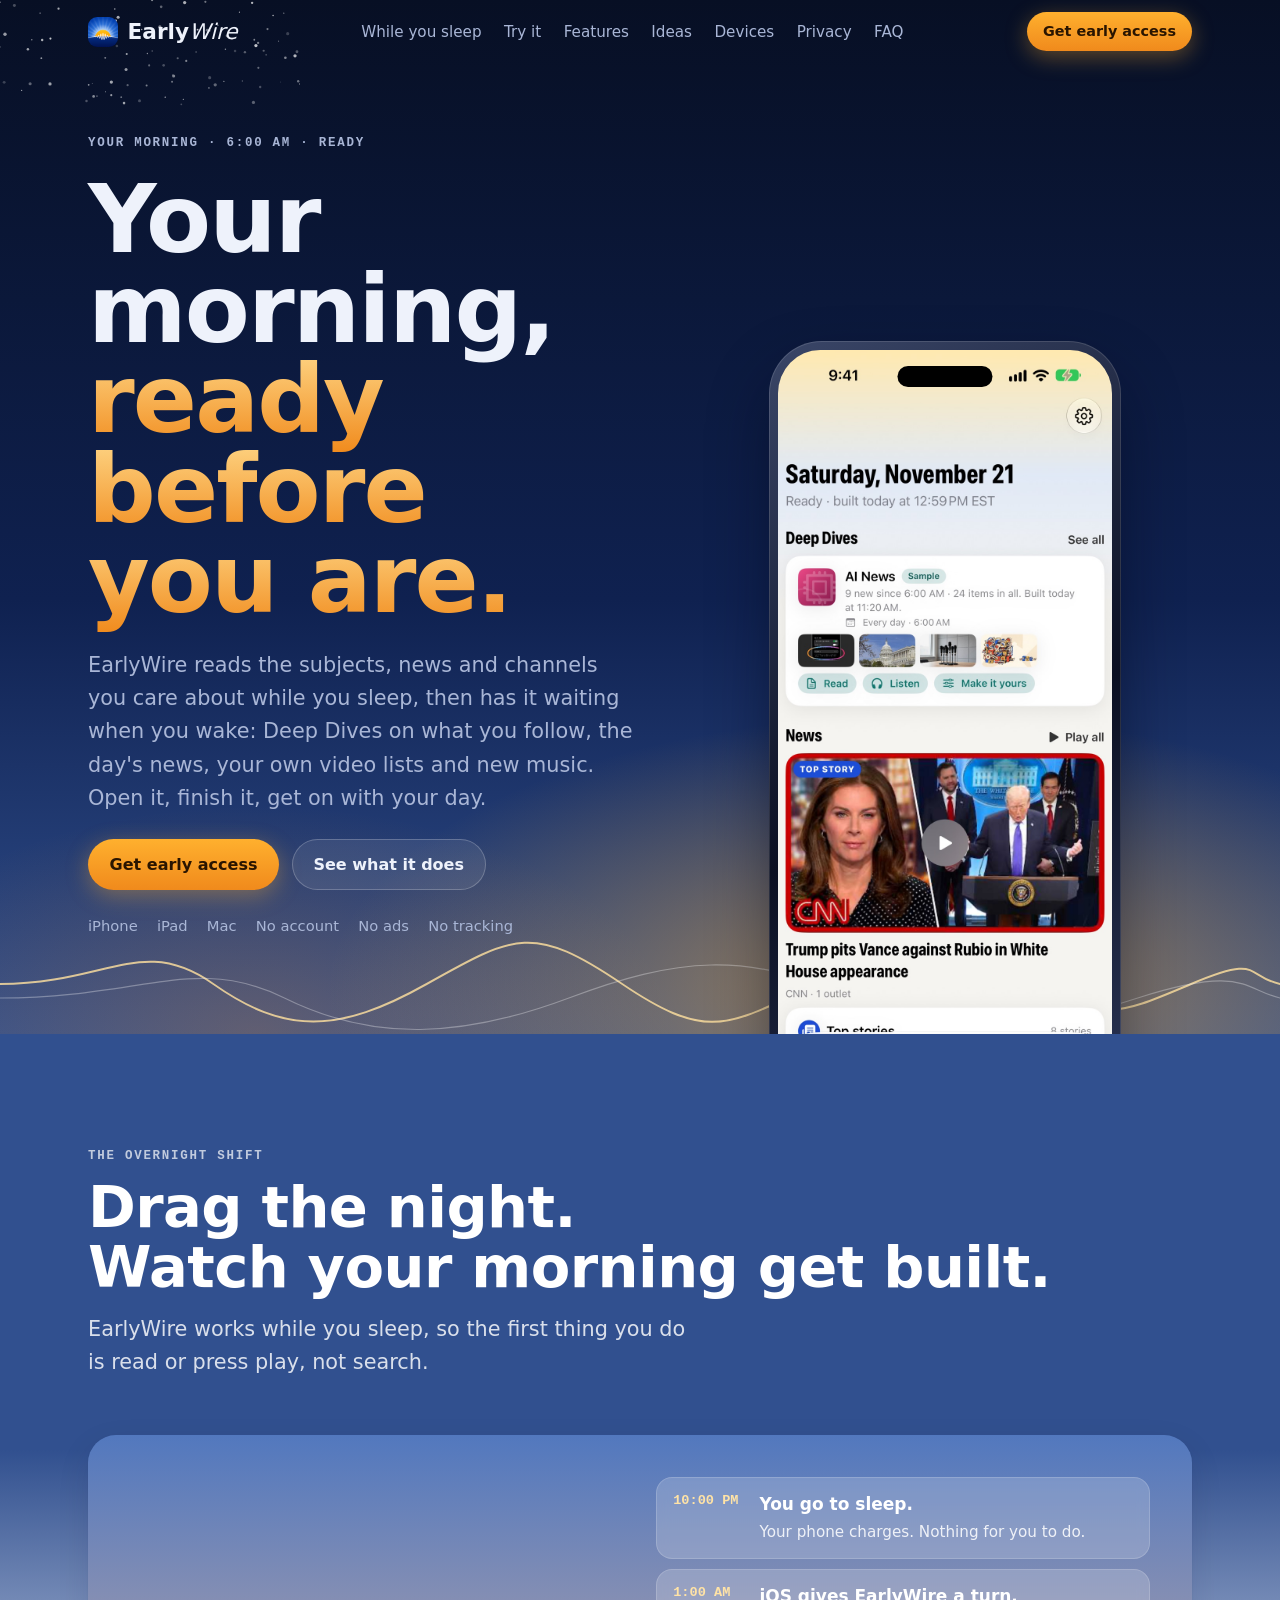
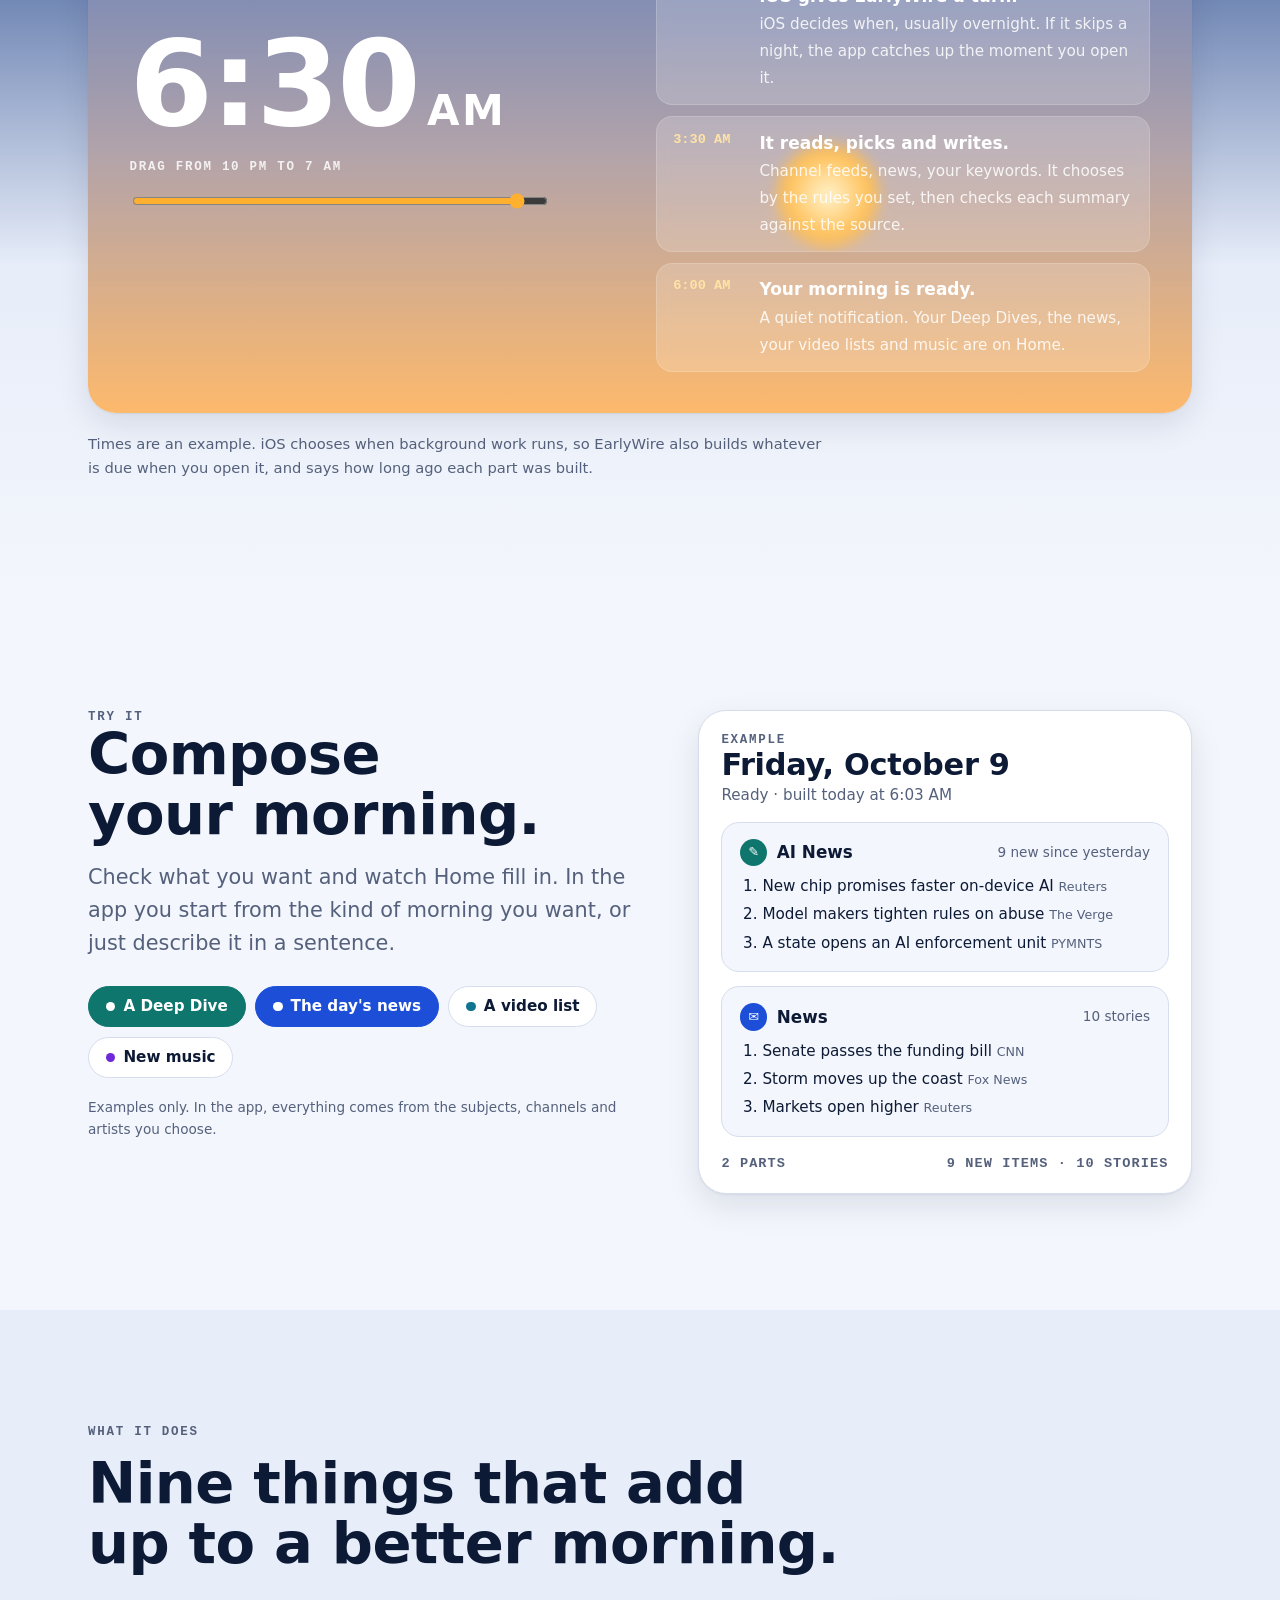
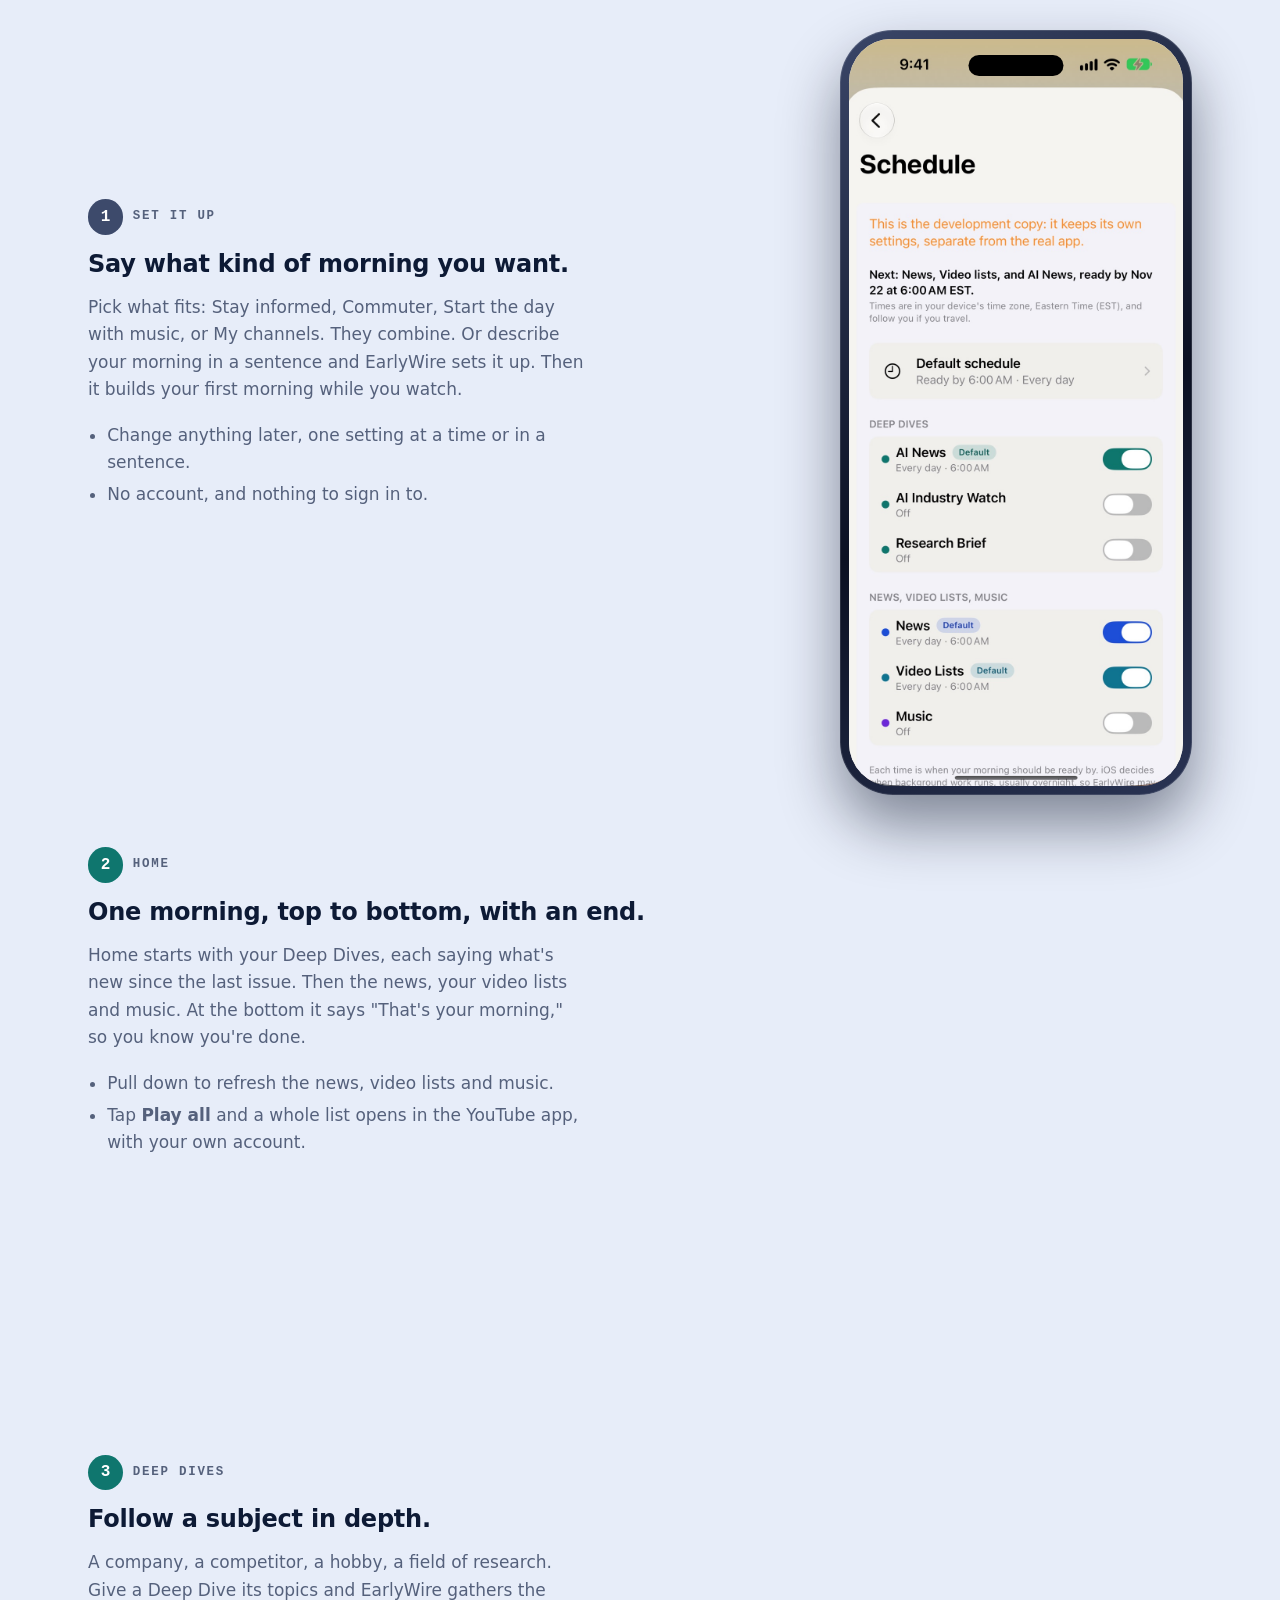
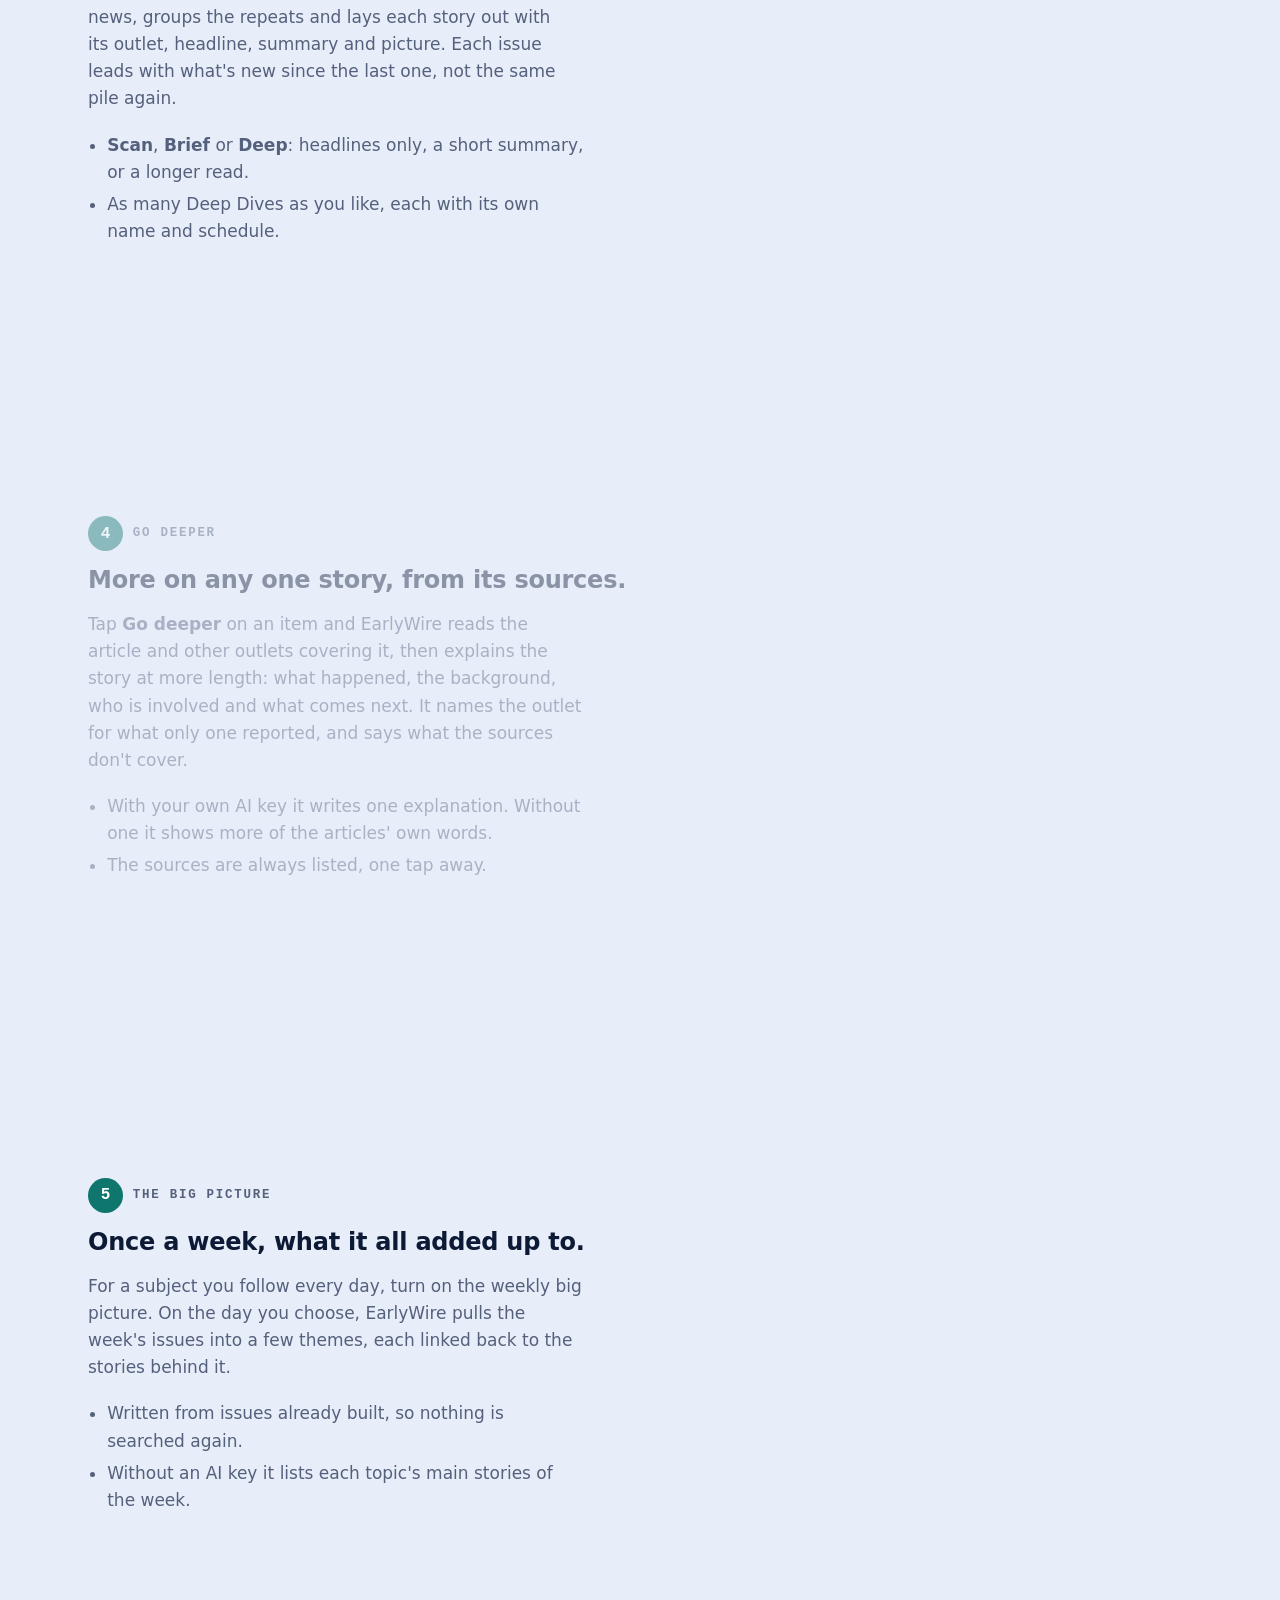
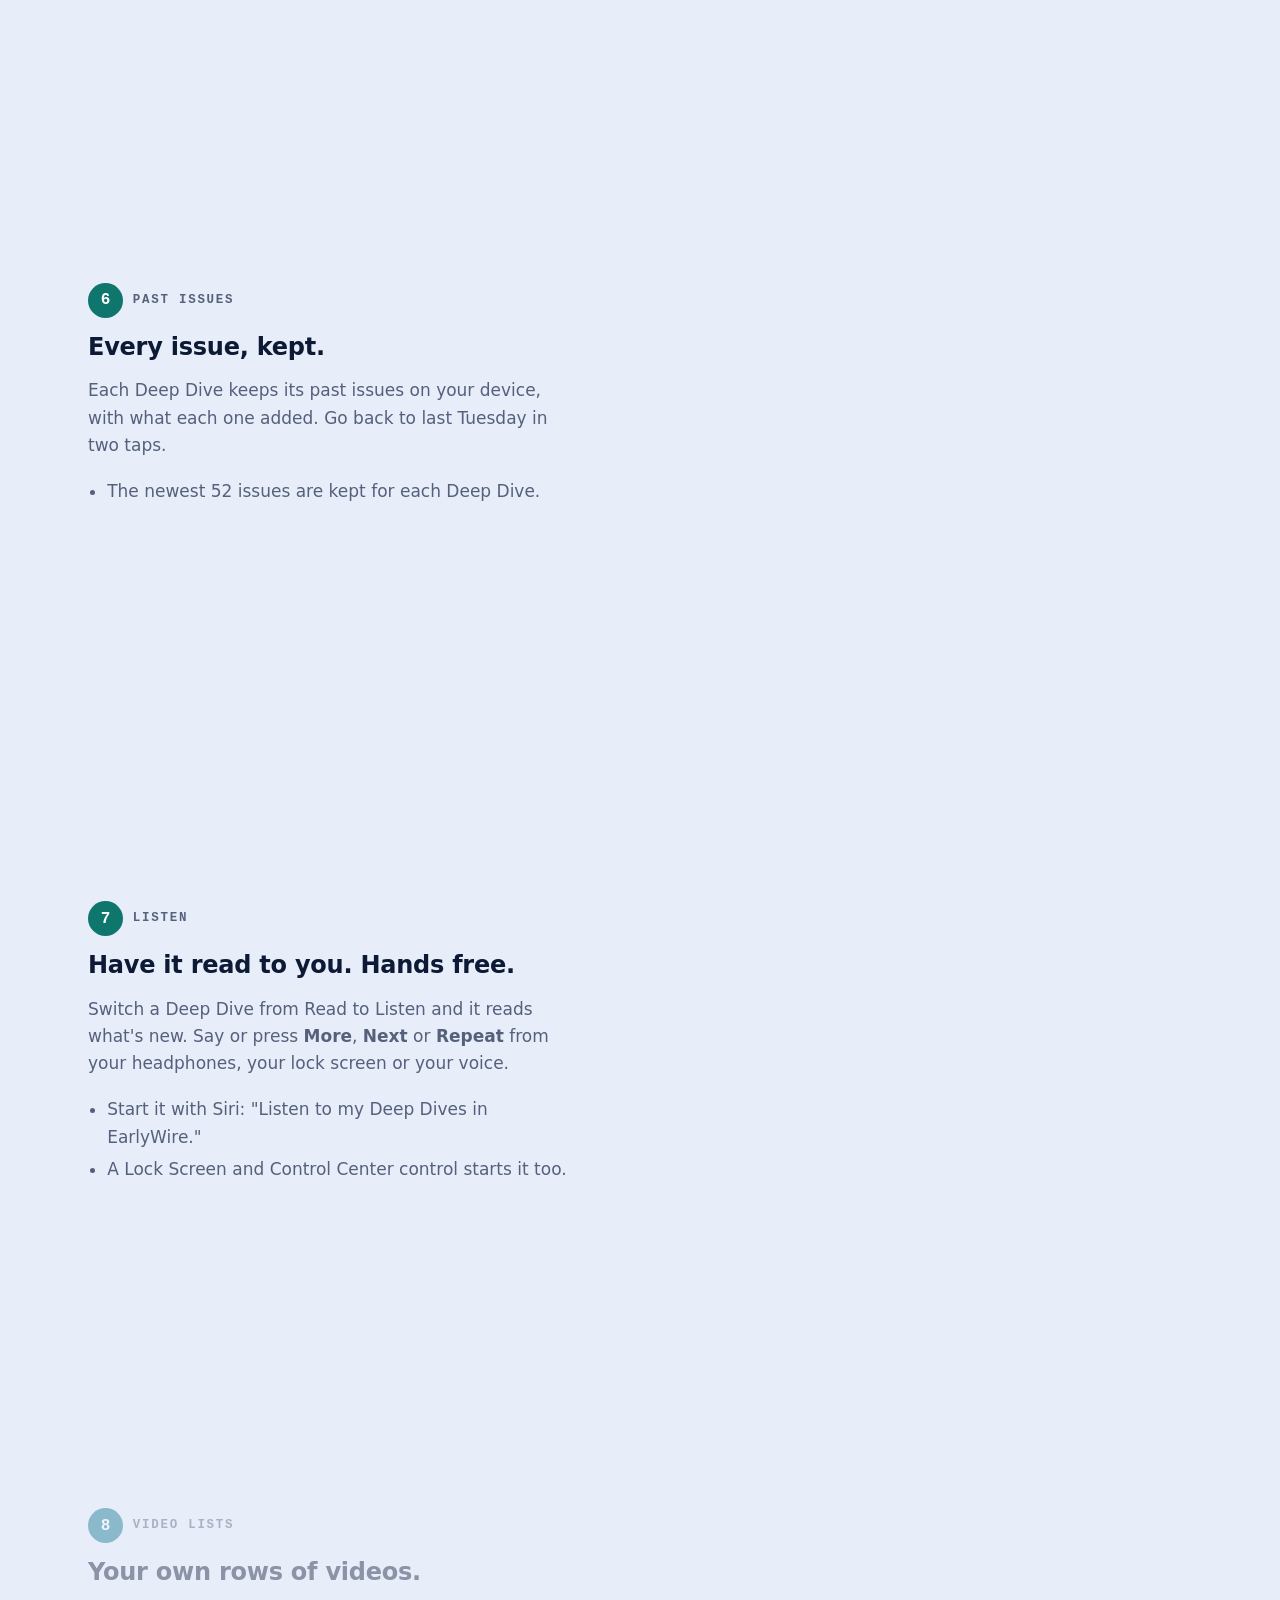
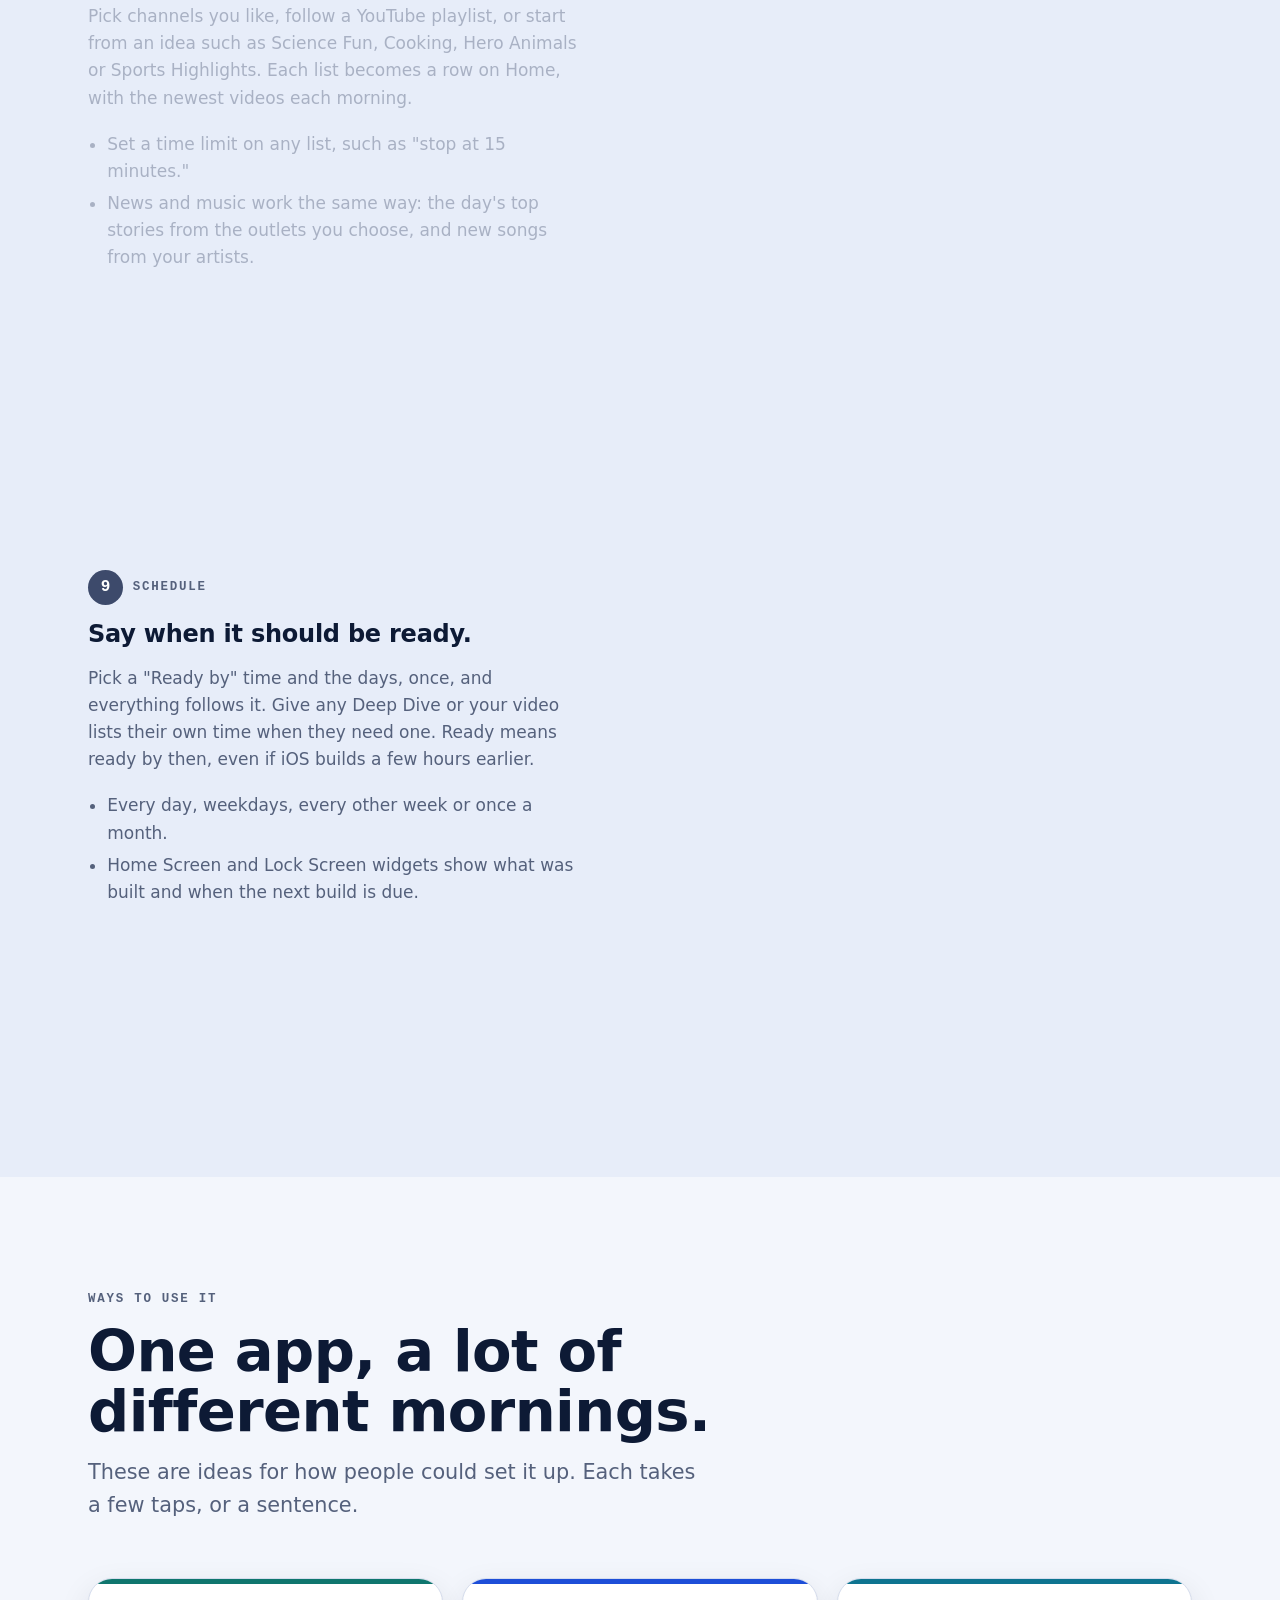
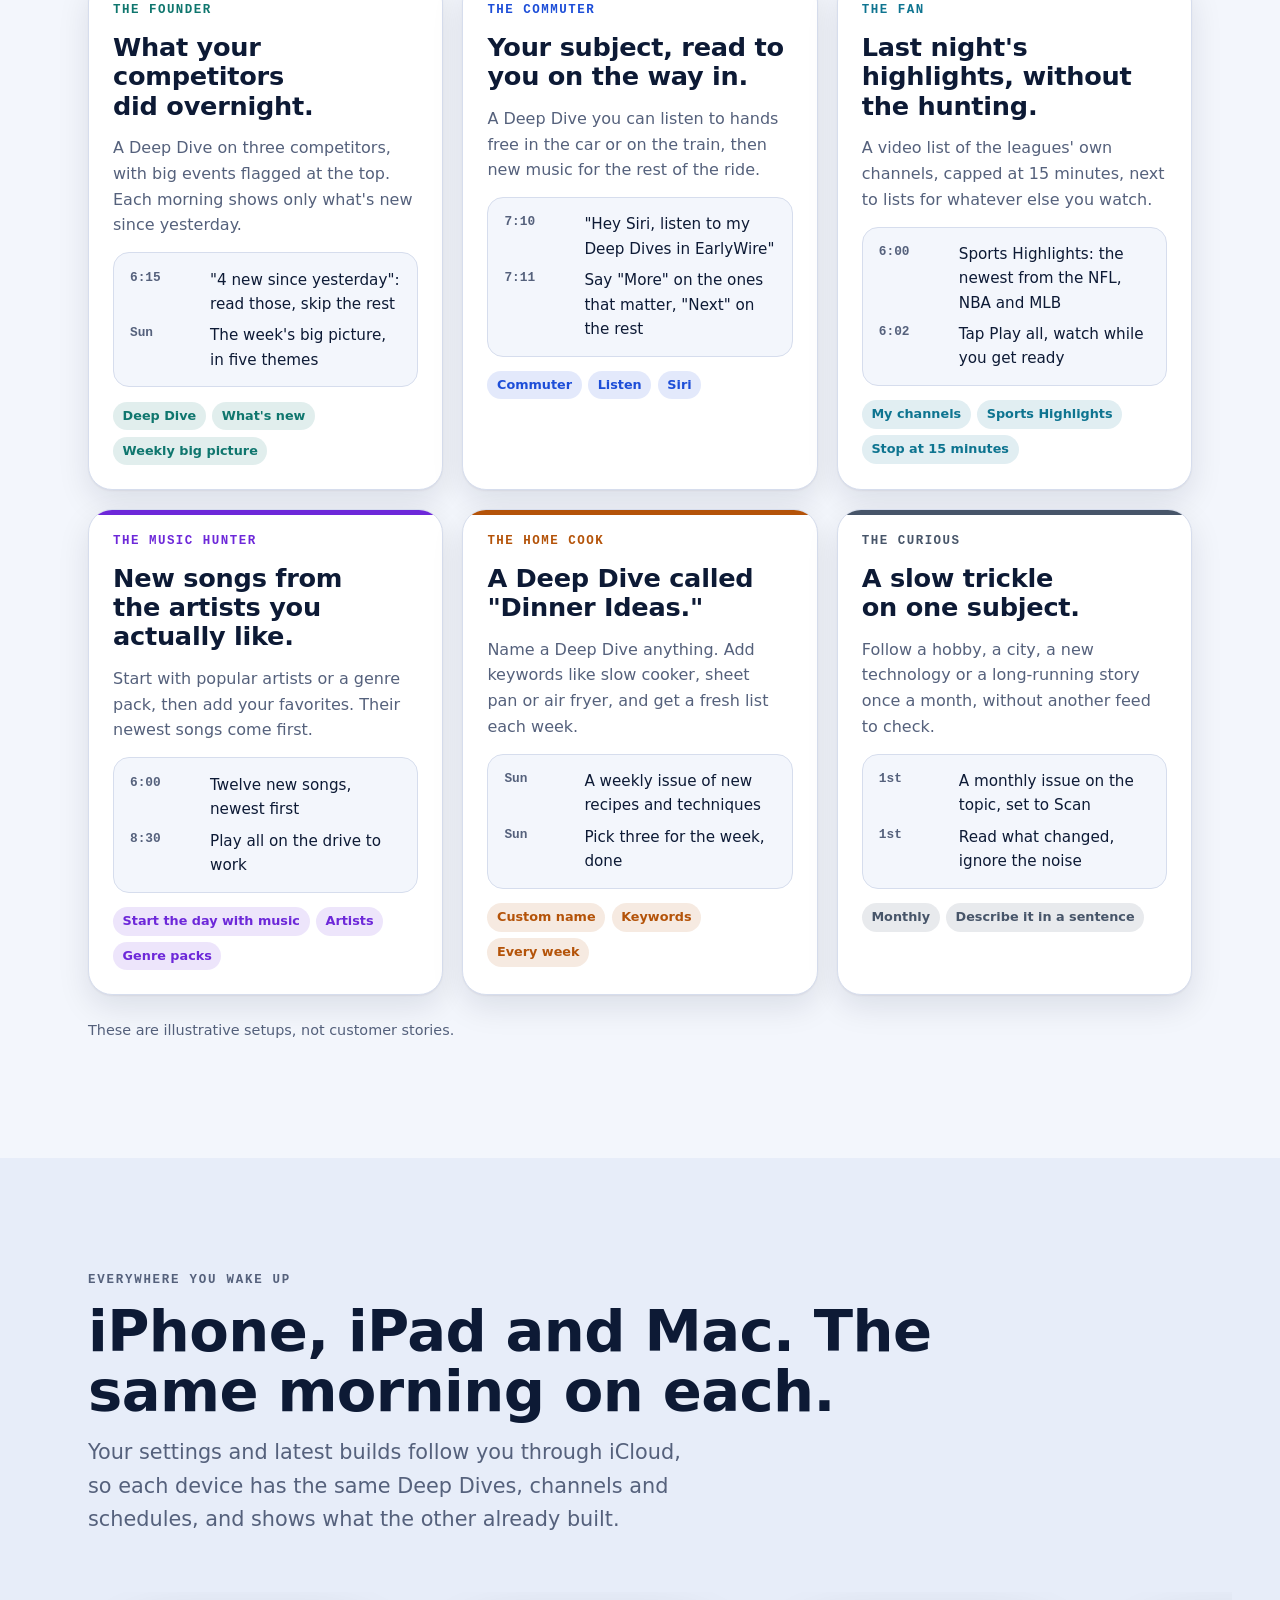
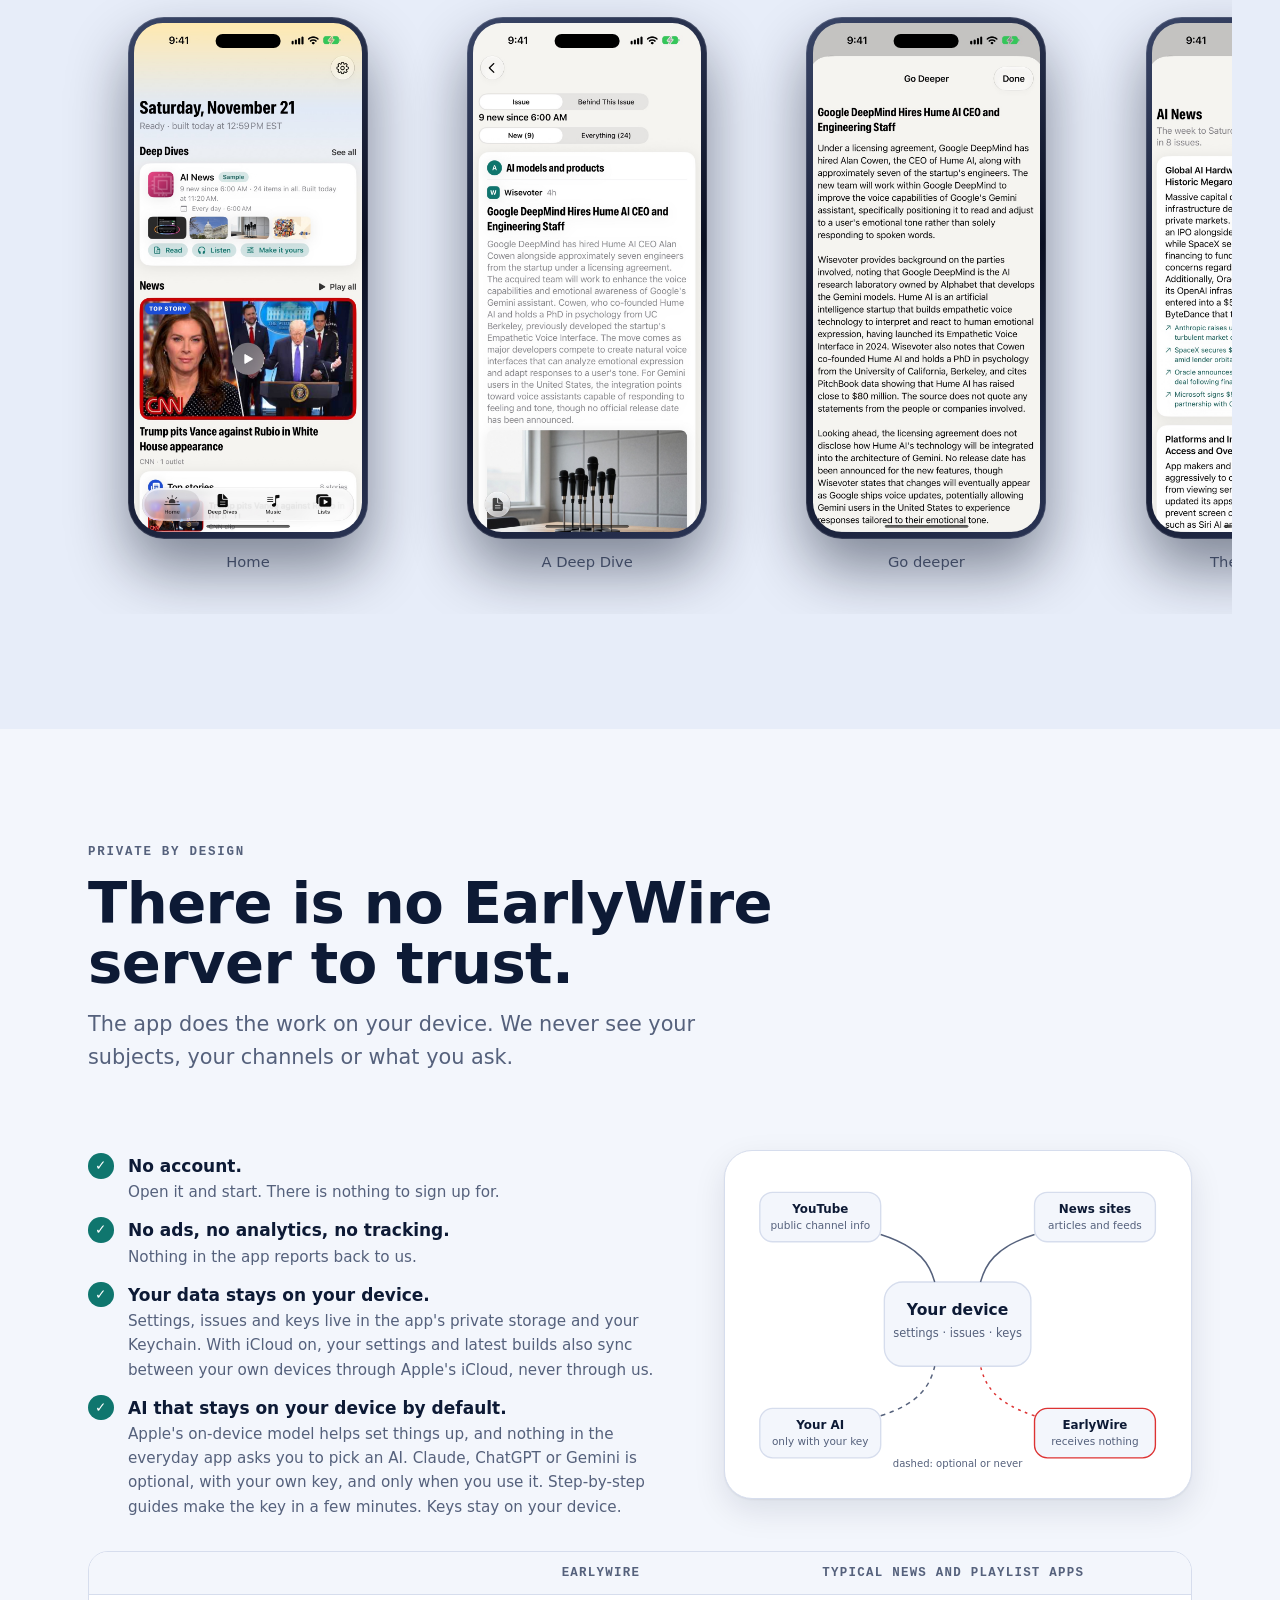
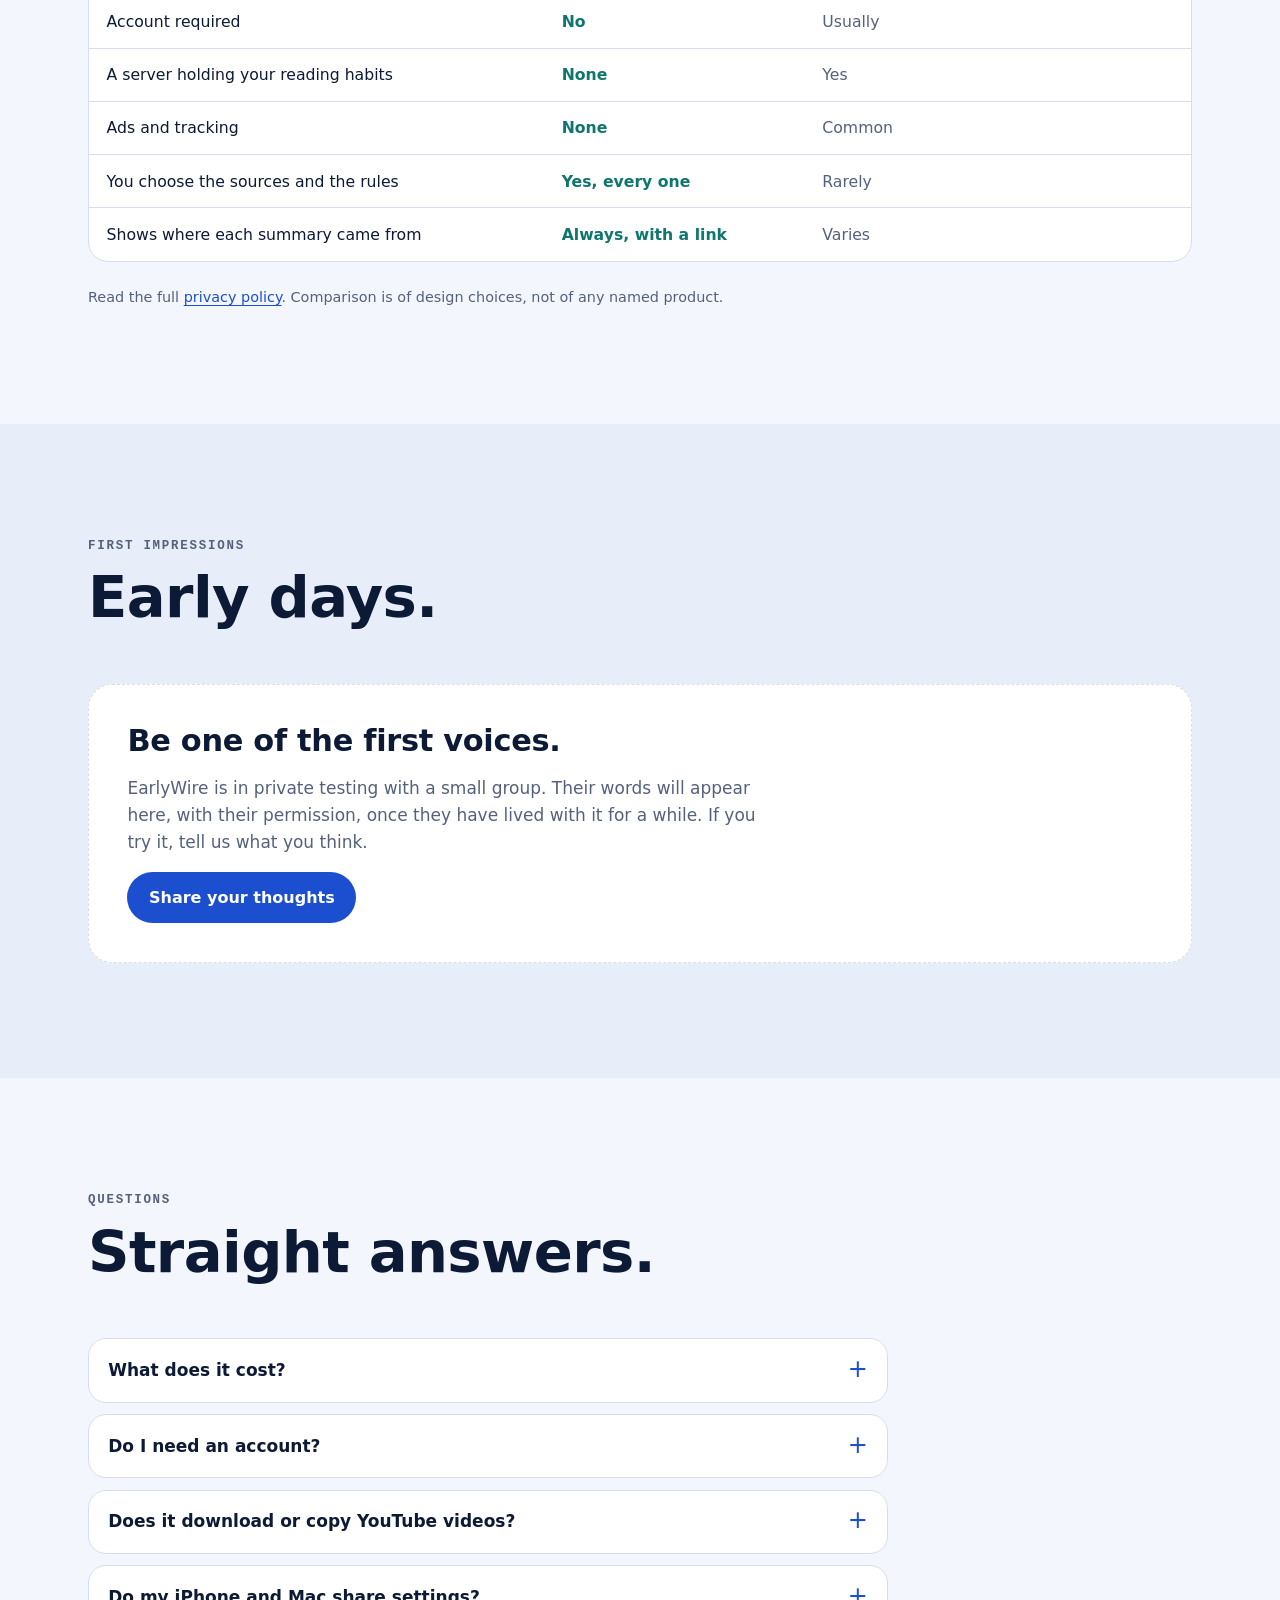
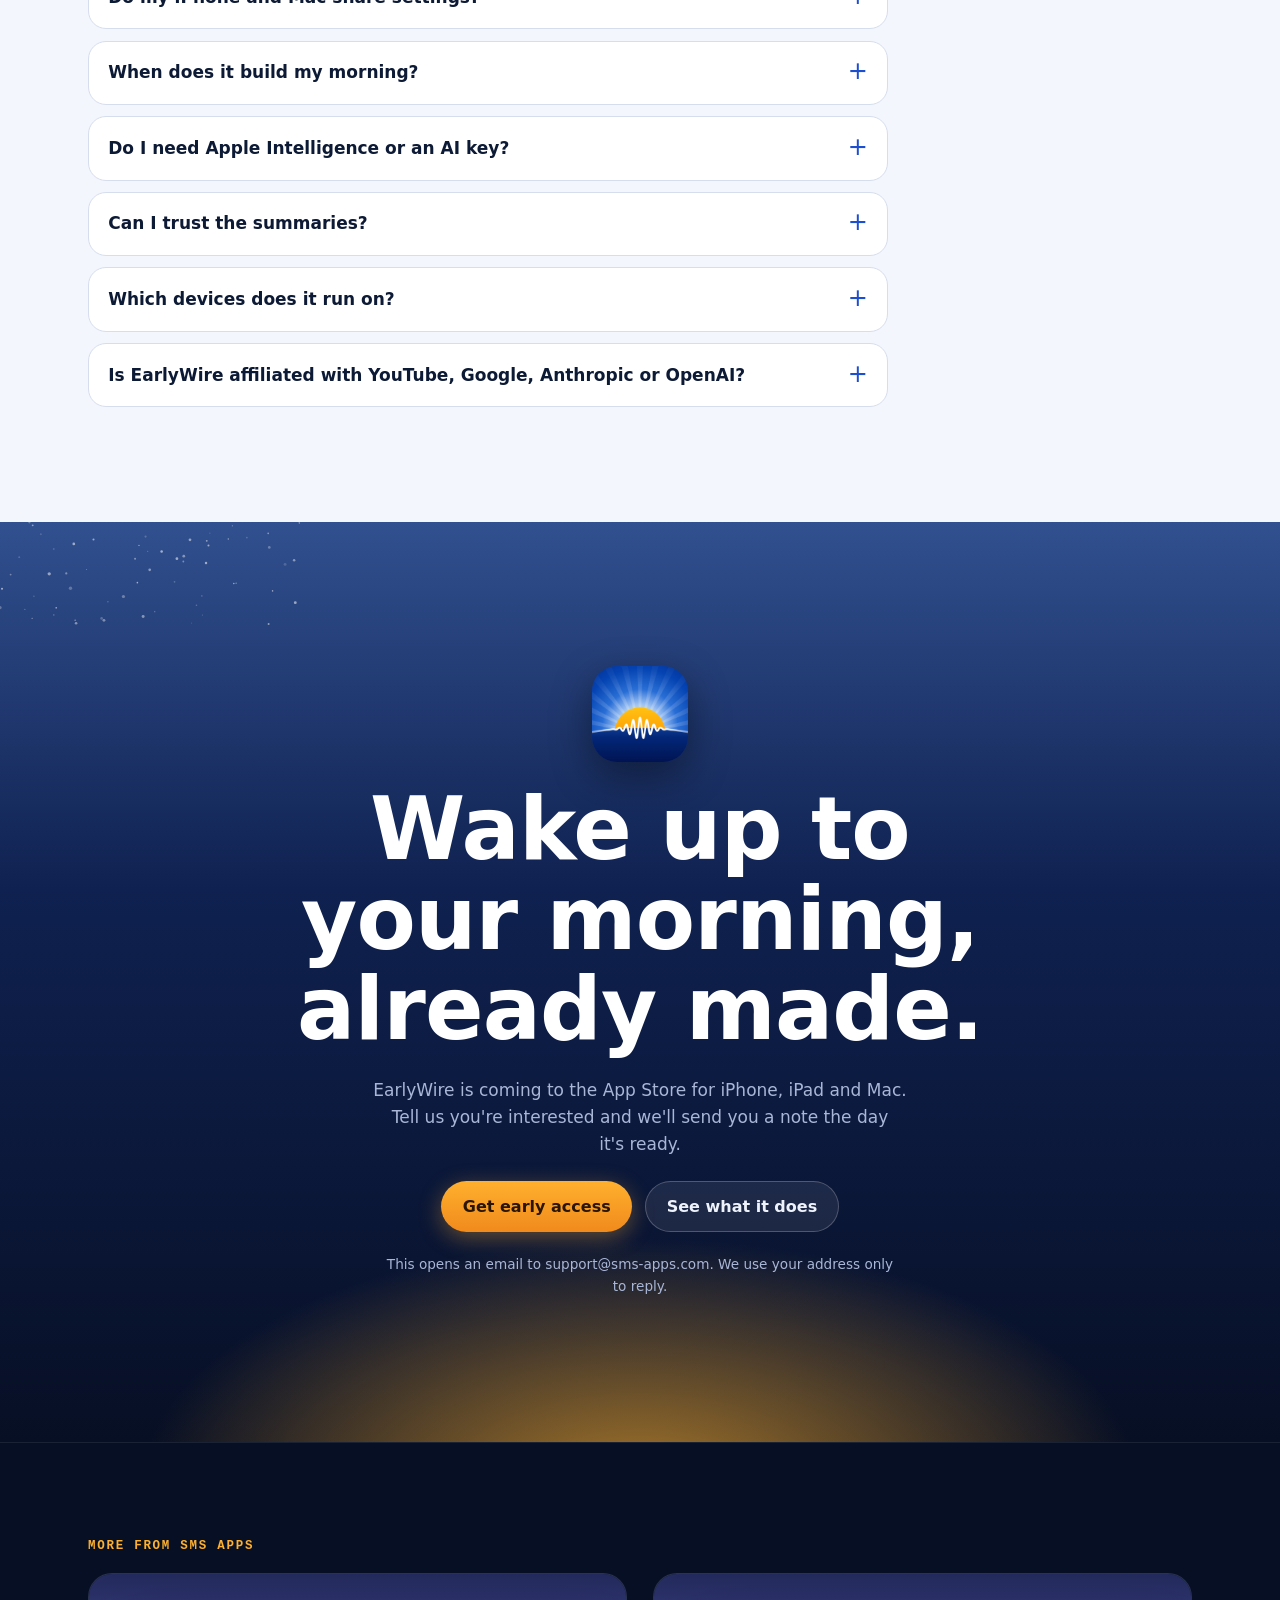
==== commit 2c53429f: "UrPrompts card shows a Retina screenshot of the search panel with sample prompts" ====
--- a/index.html
+++ b/index.html
@@ -438,31 +438,7 @@
     <a class="studio-card reveal" href="https://sms-apps.com/urprompts/">
       <div class="art" aria-hidden="true">
         <span class="dsun"></span>
-        <svg class="window" viewBox="0 0 600 300" role="img" aria-label="">
-        <defs>
-        <linearGradient id="upw" x1="0" y1="0" x2="0" y2="1">
-        <stop offset="0" stop-color="#1c2748"/><stop offset="100%" stop-color="#121a33"/>
-        </linearGradient>
-        <linearGradient id="upa" x1="0" y1="0" x2="0" y2="1">
-        <stop offset="0" stop-color="#ffe1a1"/><stop offset="55%" stop-color="#ffb43c"/><stop offset="100%" stop-color="#f08a1c"/>
-        </linearGradient>
-        </defs>
-        <rect x="1" y="1" width="598" height="298" rx="18" fill="url(#upw)" stroke="#ffffff" stroke-opacity=".16"/>
-        <circle cx="28" cy="28" r="5.5" fill="#ff5f57"/><circle cx="47" cy="28" r="5.5" fill="#febc2e"/><circle cx="66" cy="28" r="5.5" fill="#28c840"/>
-        <line x1="1" y1="56" x2="599" y2="56" stroke="#ffffff" stroke-opacity=".14"/>
-        <rect x="24" y="76" width="44" height="22" rx="7" fill="#ffffff" fill-opacity=".1" stroke="#ffffff" stroke-opacity=".2"/>
-        <text x="46" y="92" font-family="ui-monospace,Menlo,monospace" font-size="12" font-weight="600" fill="#eef2fb" text-anchor="middle">&#8984;K</text>
-        <rect x="80" y="81" width="96" height="12" rx="6" fill="#ffffff" fill-opacity=".72"/>
-        <rect x="182" y="79" width="2" height="16" fill="#ffb43c"/>
-        <rect x="20" y="118" width="560" height="48" rx="12" fill="#ffb43c" fill-opacity=".12" stroke="#ffb43c" stroke-opacity=".45"/>
-        <rect x="34" y="131" width="190" height="11" rx="5.5" fill="url(#upa)"/>
-        <rect x="34" y="150" width="300" height="8" rx="4" fill="#ffffff" fill-opacity=".42"/>
-        <rect x="484" y="133" width="80" height="8" rx="4" fill="#67d7c6" fill-opacity=".8"/>
-        <rect x="34" y="186" width="160" height="11" rx="5.5" fill="#ffffff" fill-opacity=".8"/>
-        <rect x="34" y="205" width="268" height="8" rx="4" fill="#ffffff" fill-opacity=".3"/>
-        <rect x="34" y="236" width="206" height="11" rx="5.5" fill="#ffffff" fill-opacity=".55"/>
-        <rect x="34" y="255" width="232" height="8" rx="4" fill="#ffffff" fill-opacity=".22"/>
-        </svg>
+        <img class="window" src="assets/img/urprompts-search.png" alt="" width="1440" height="960" loading="lazy">
       </div>
       <div class="body">
         <img class="icon" src="assets/img/urprompts-icon.png" alt="" width="64" height="64">
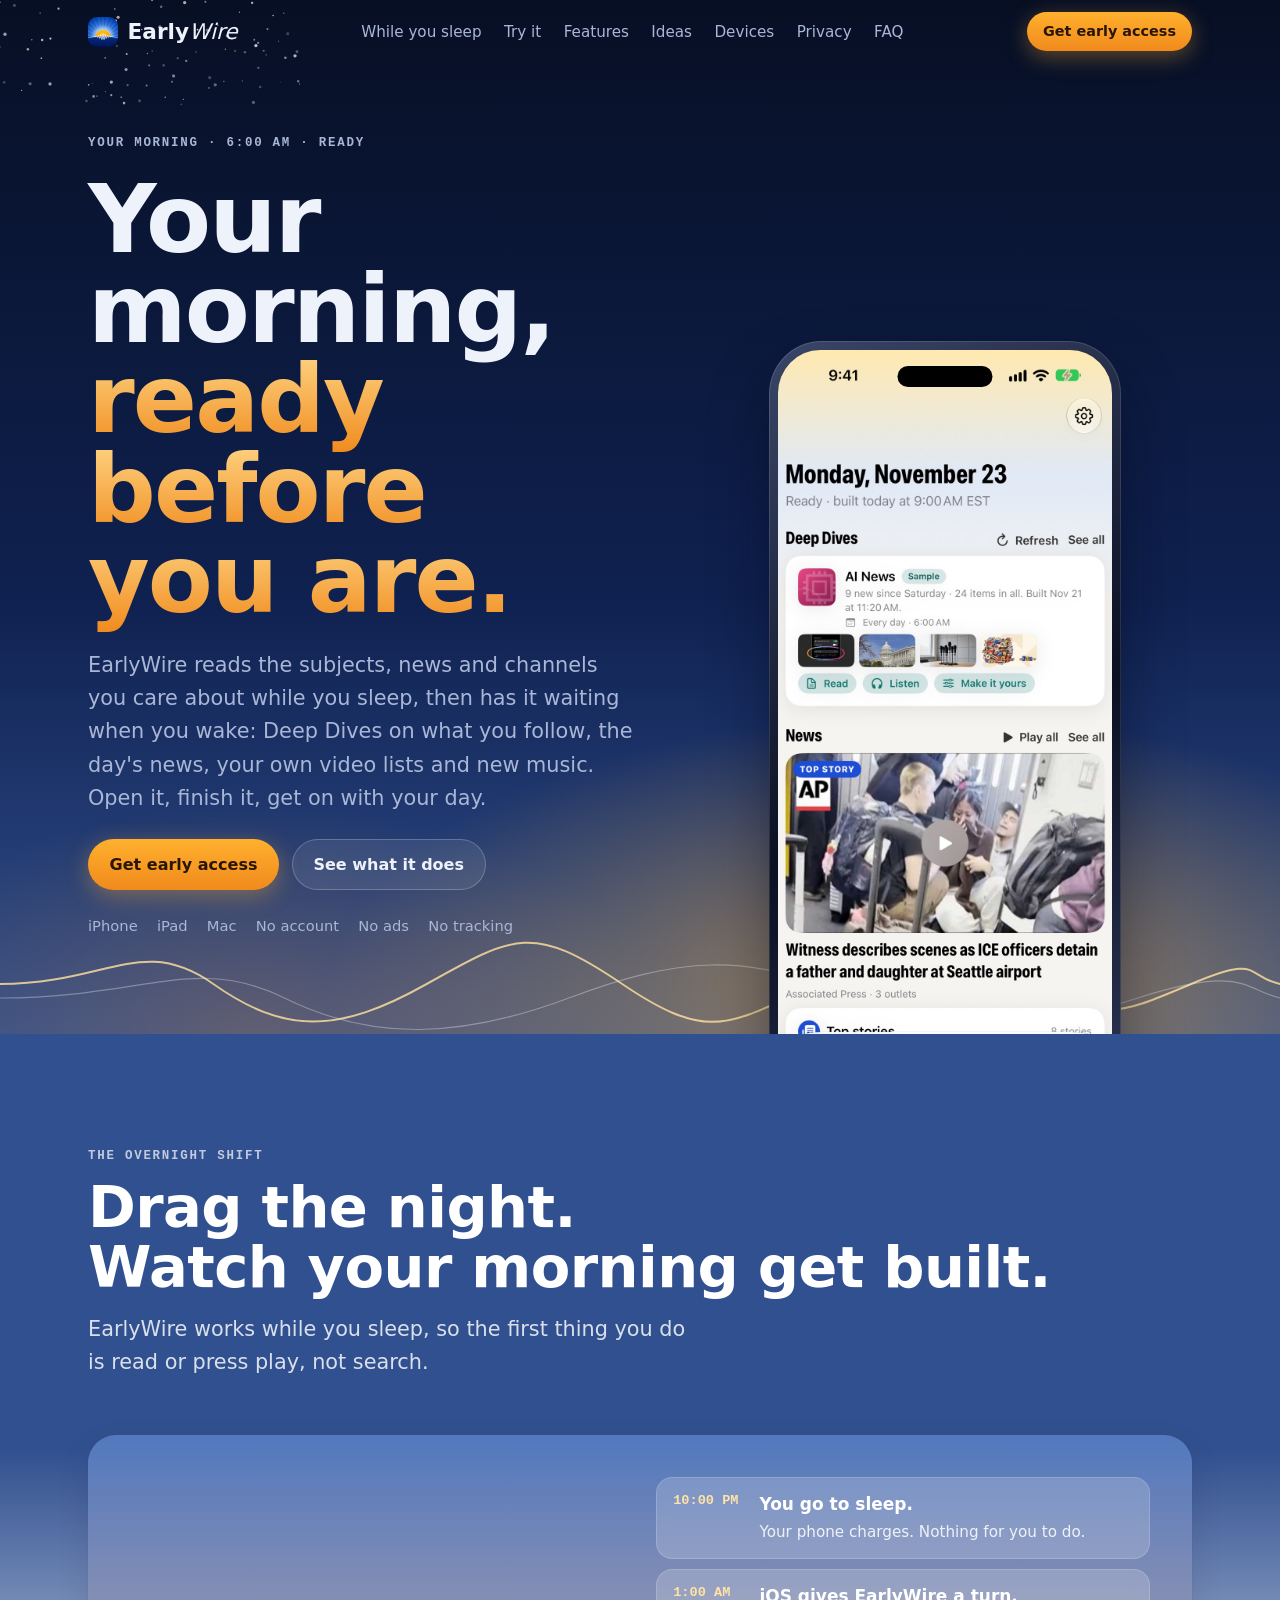
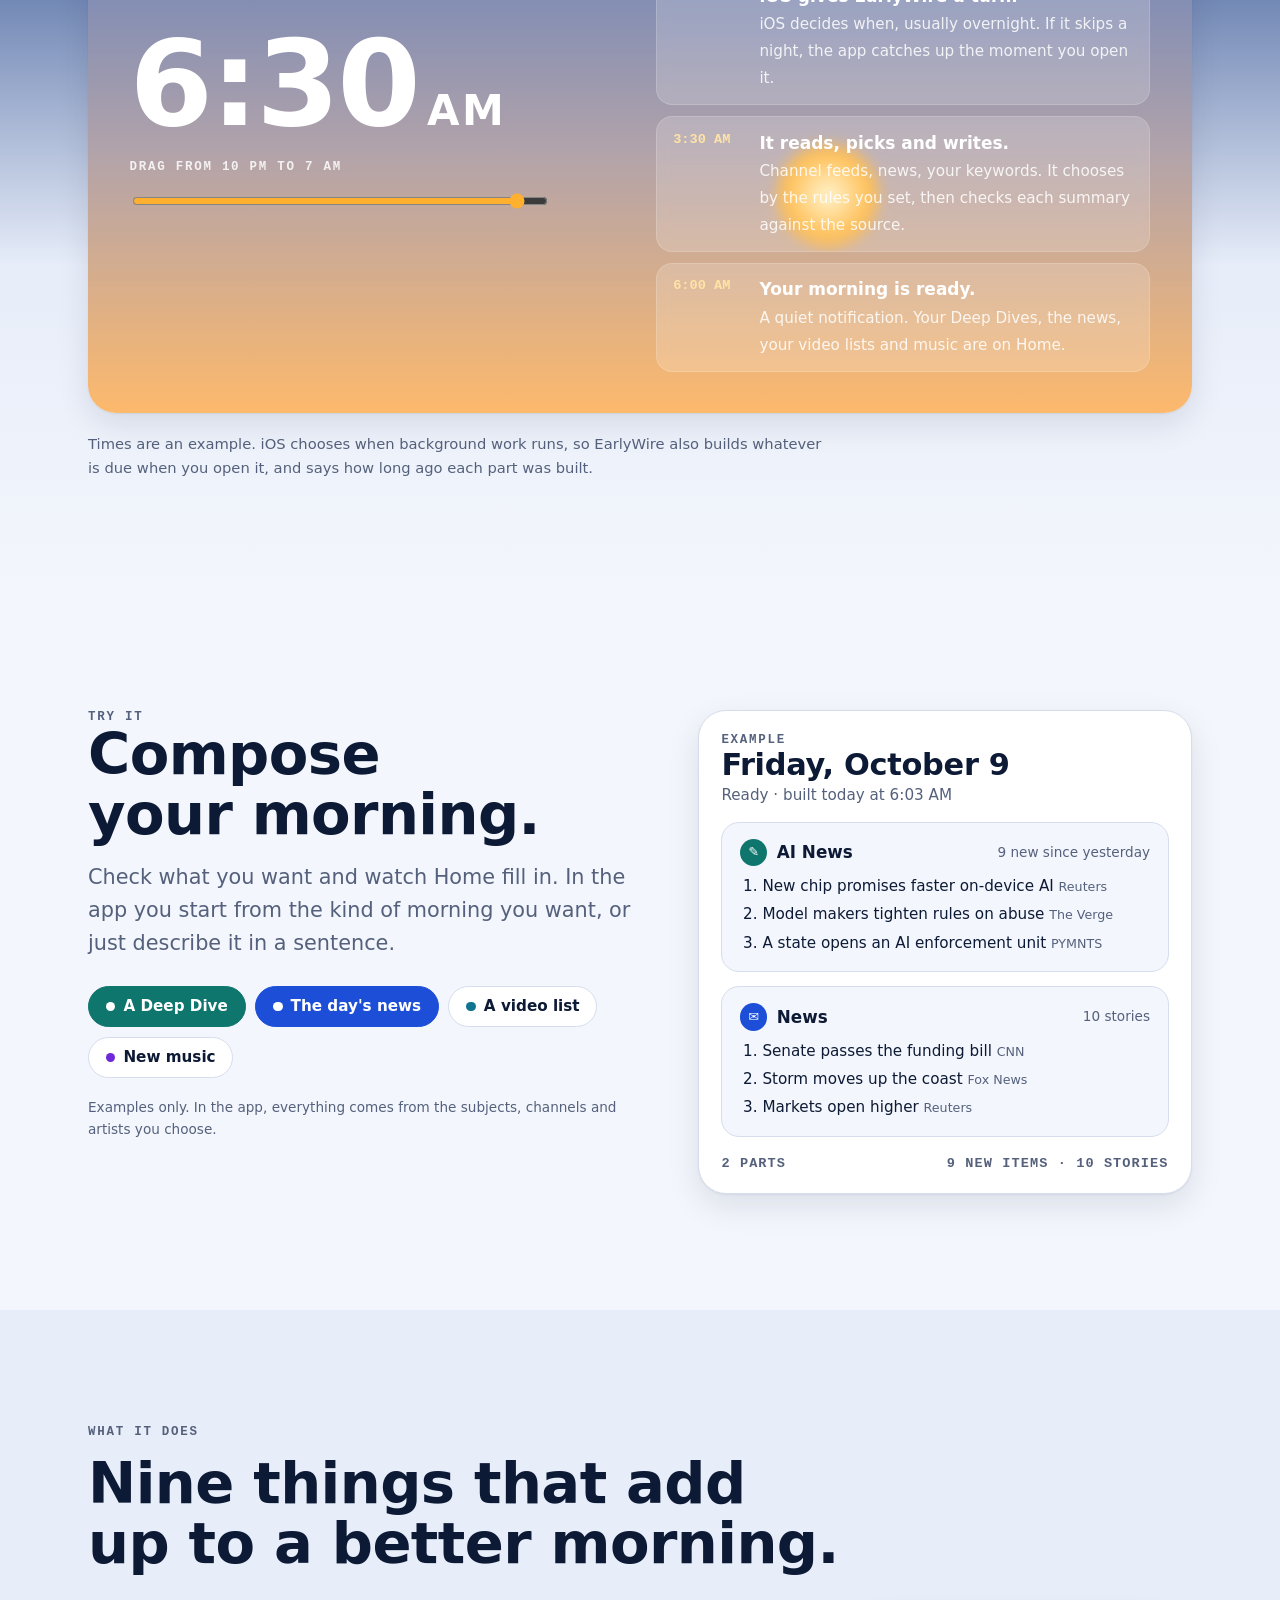
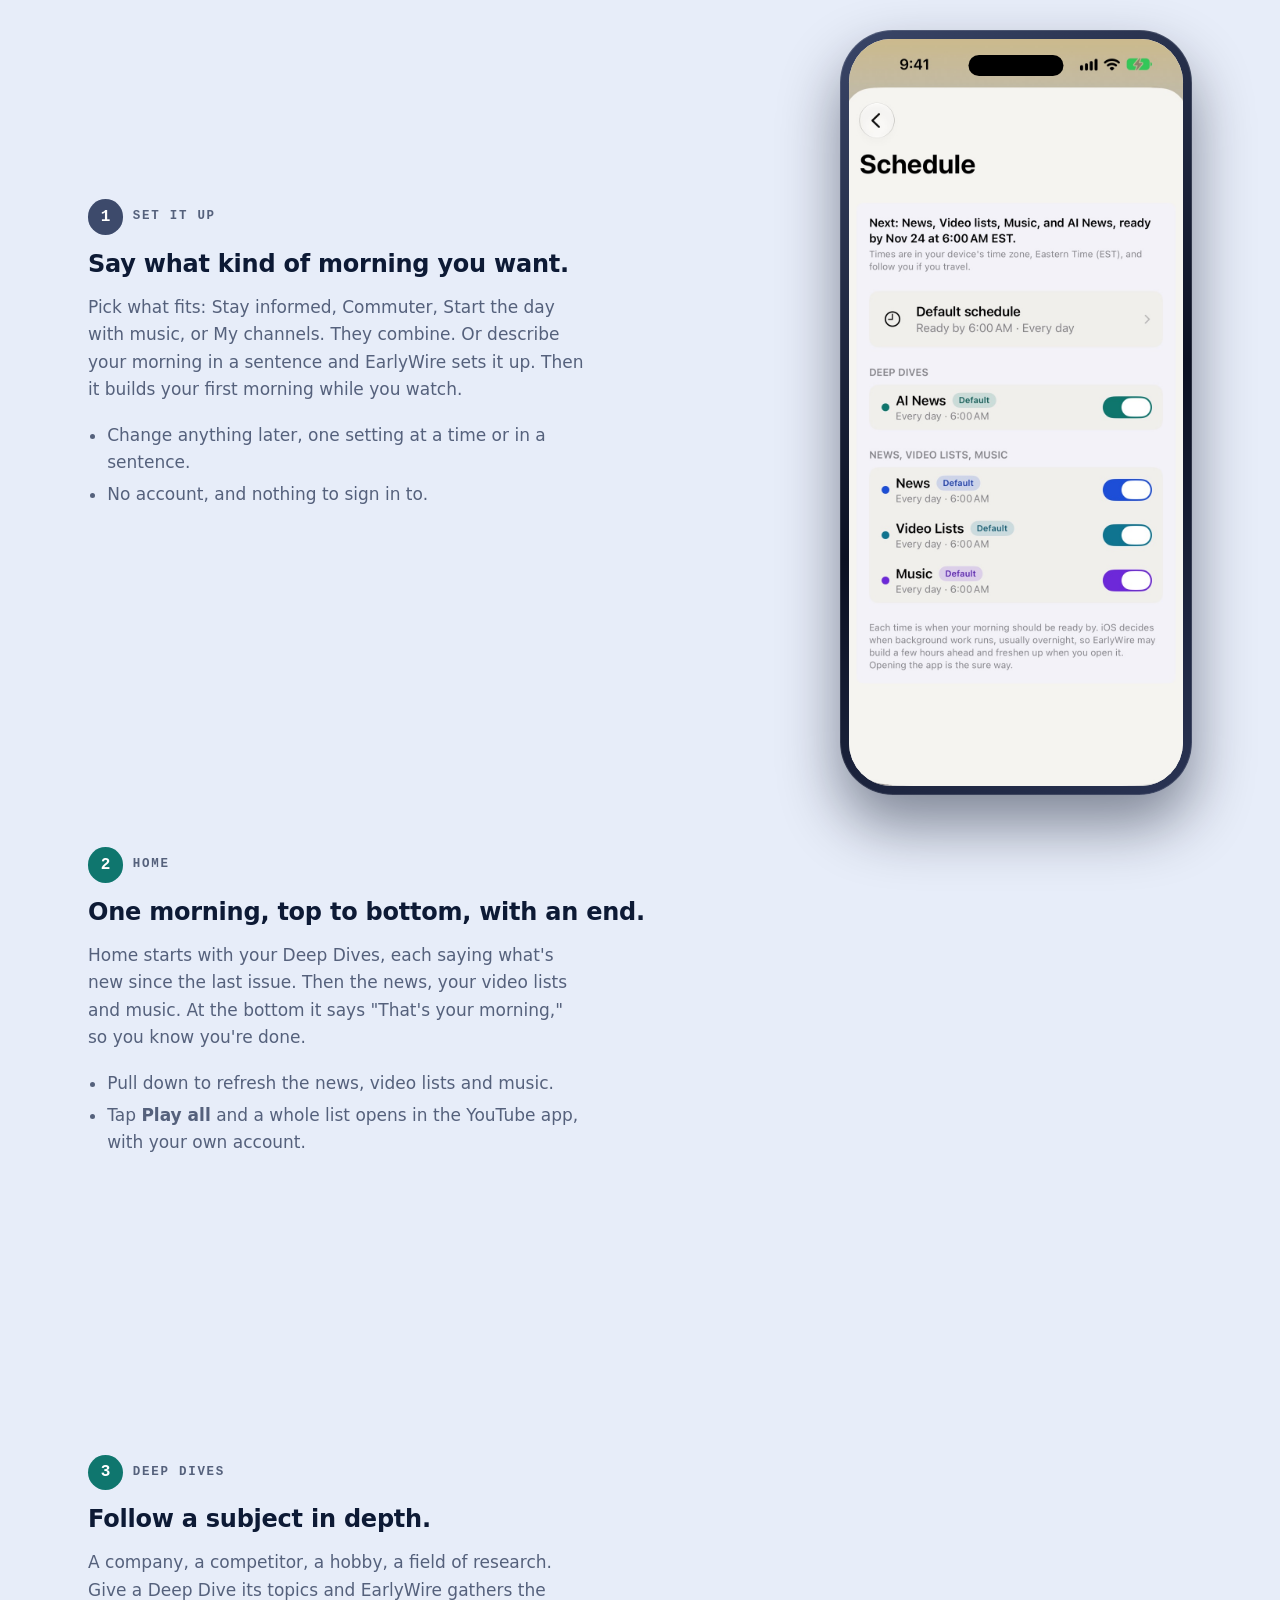
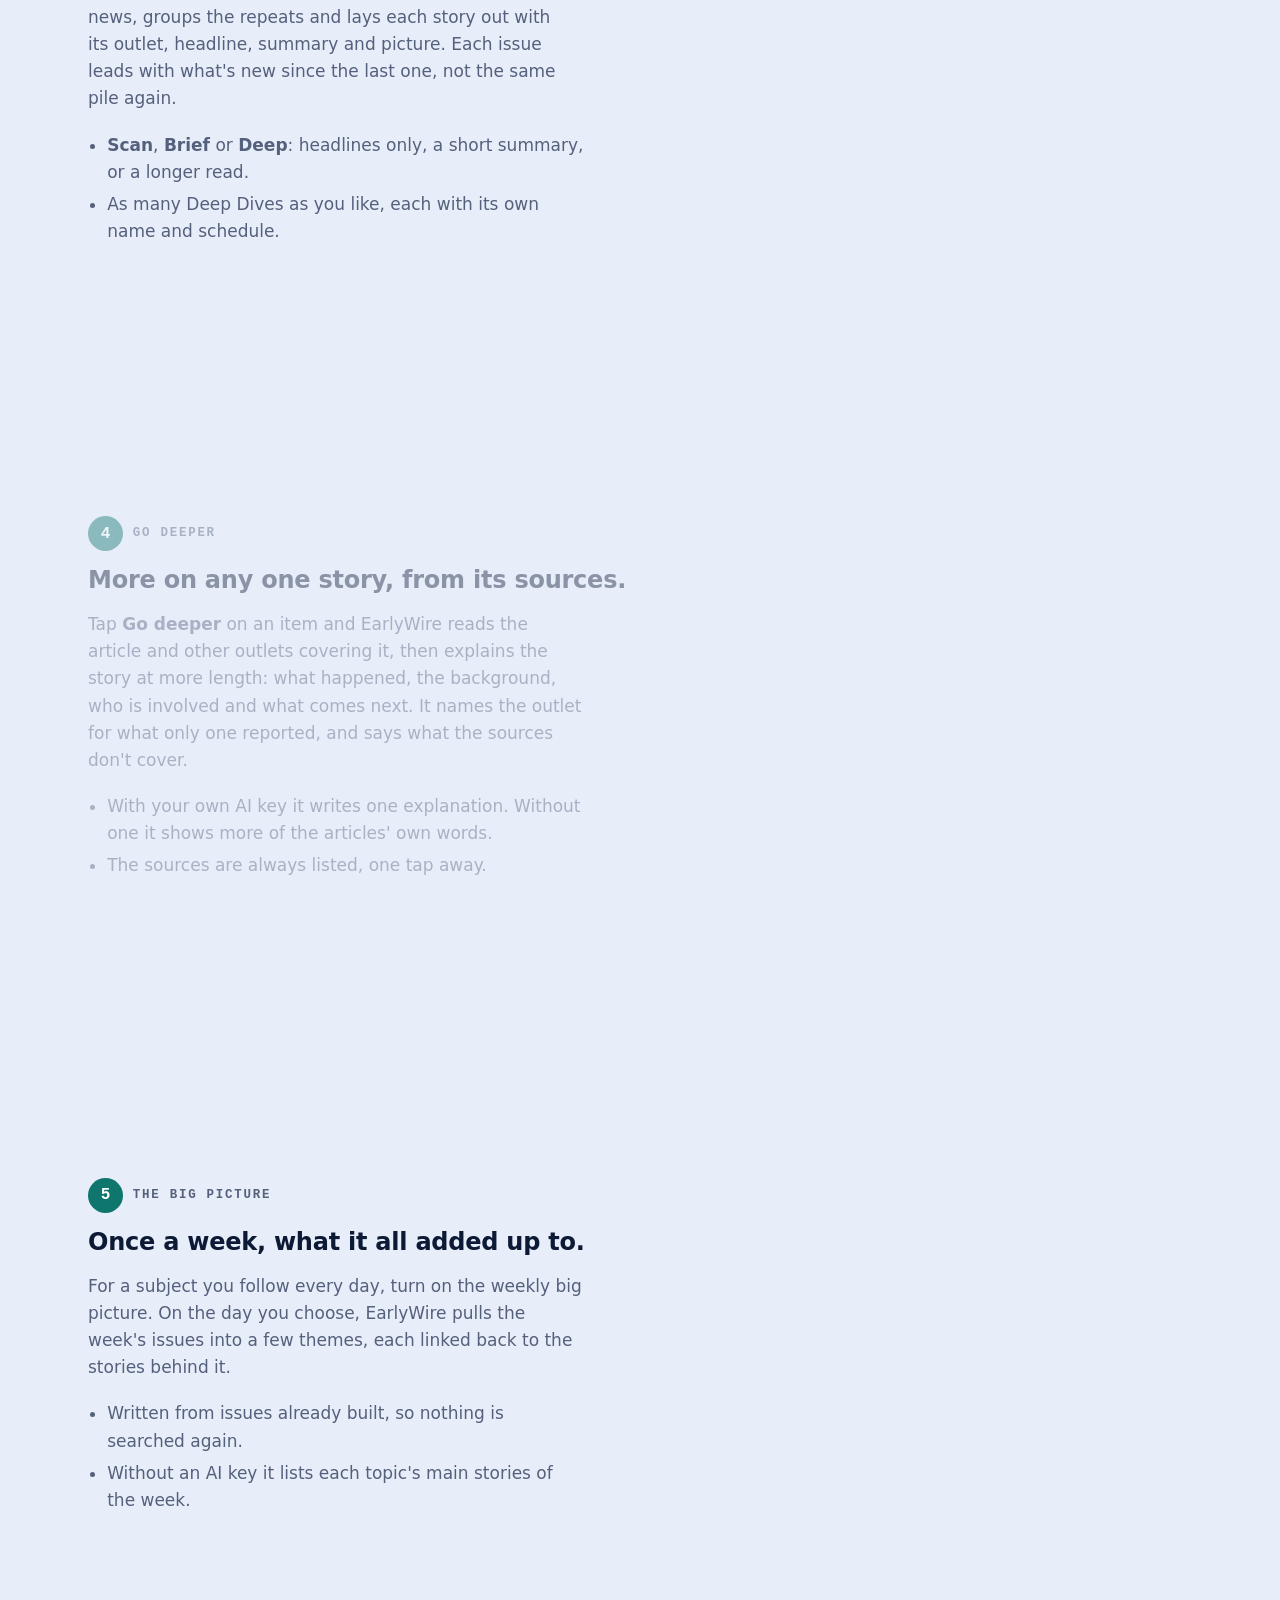
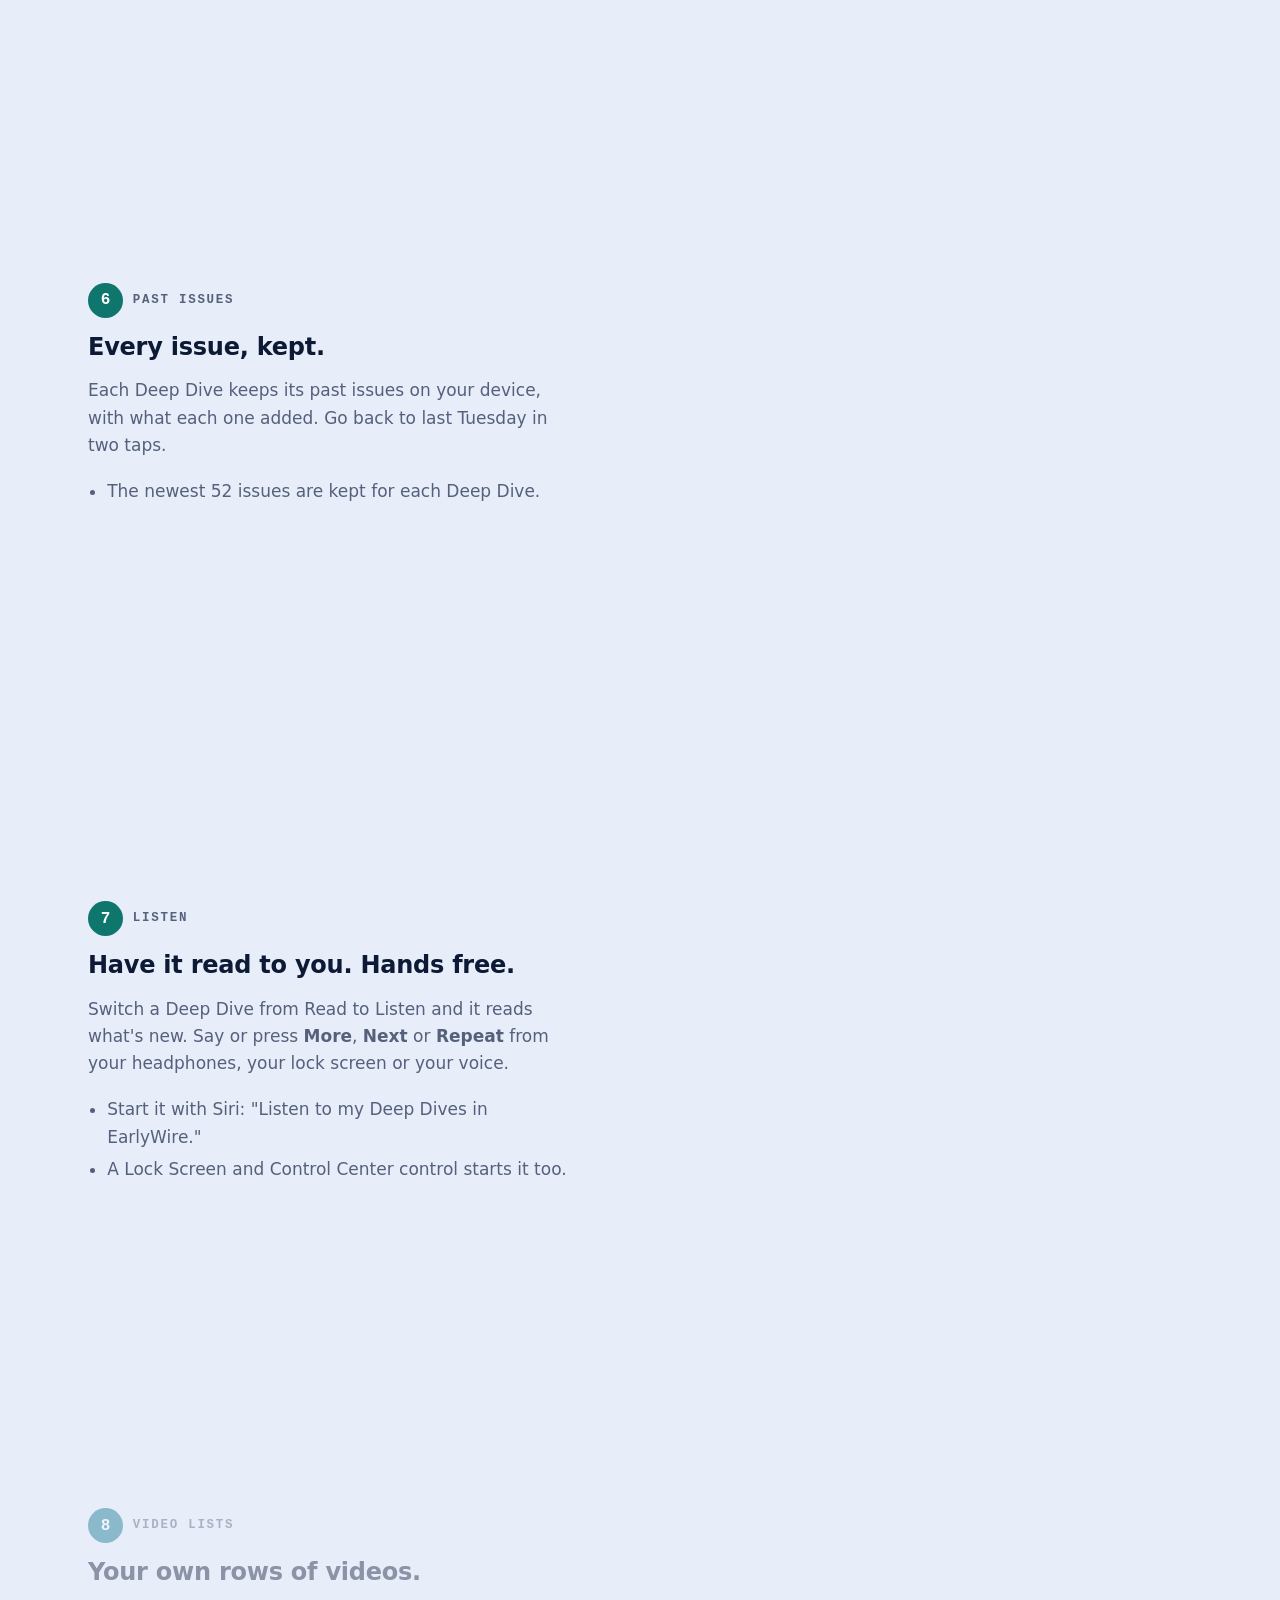
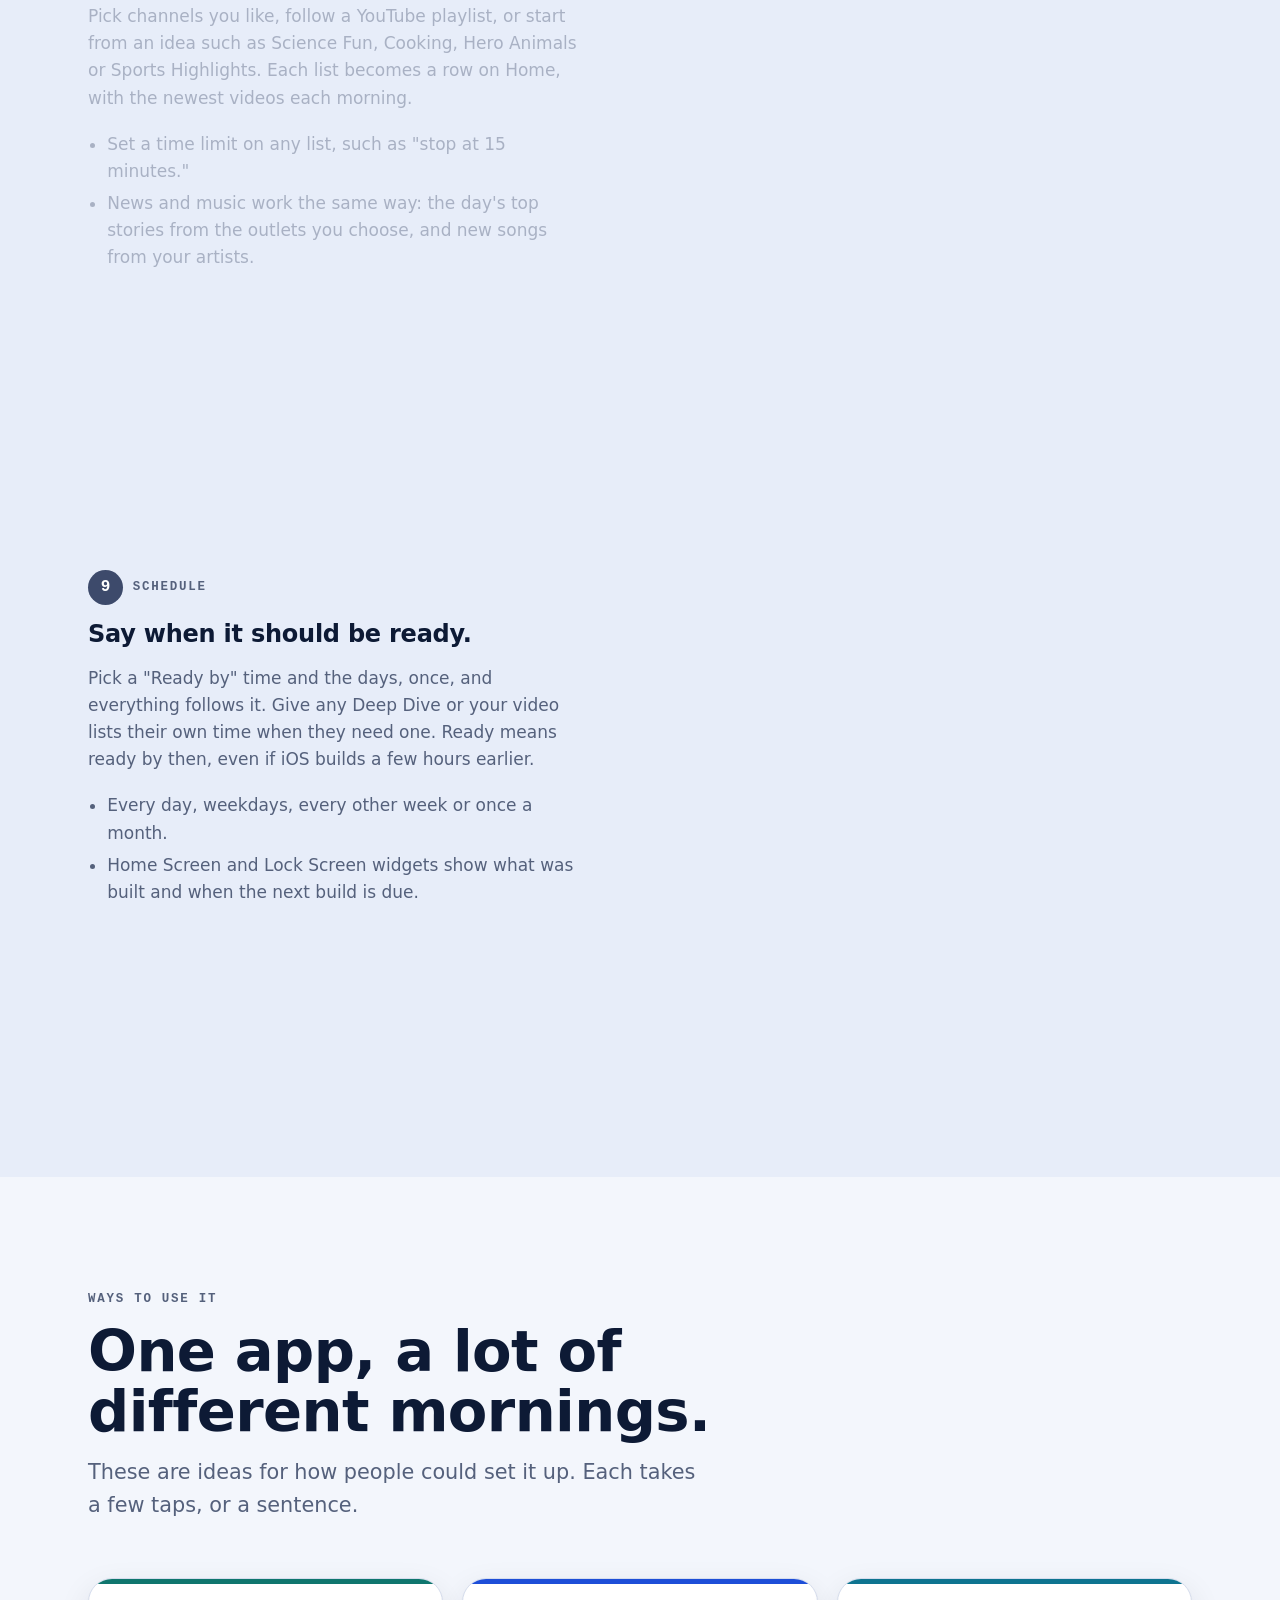
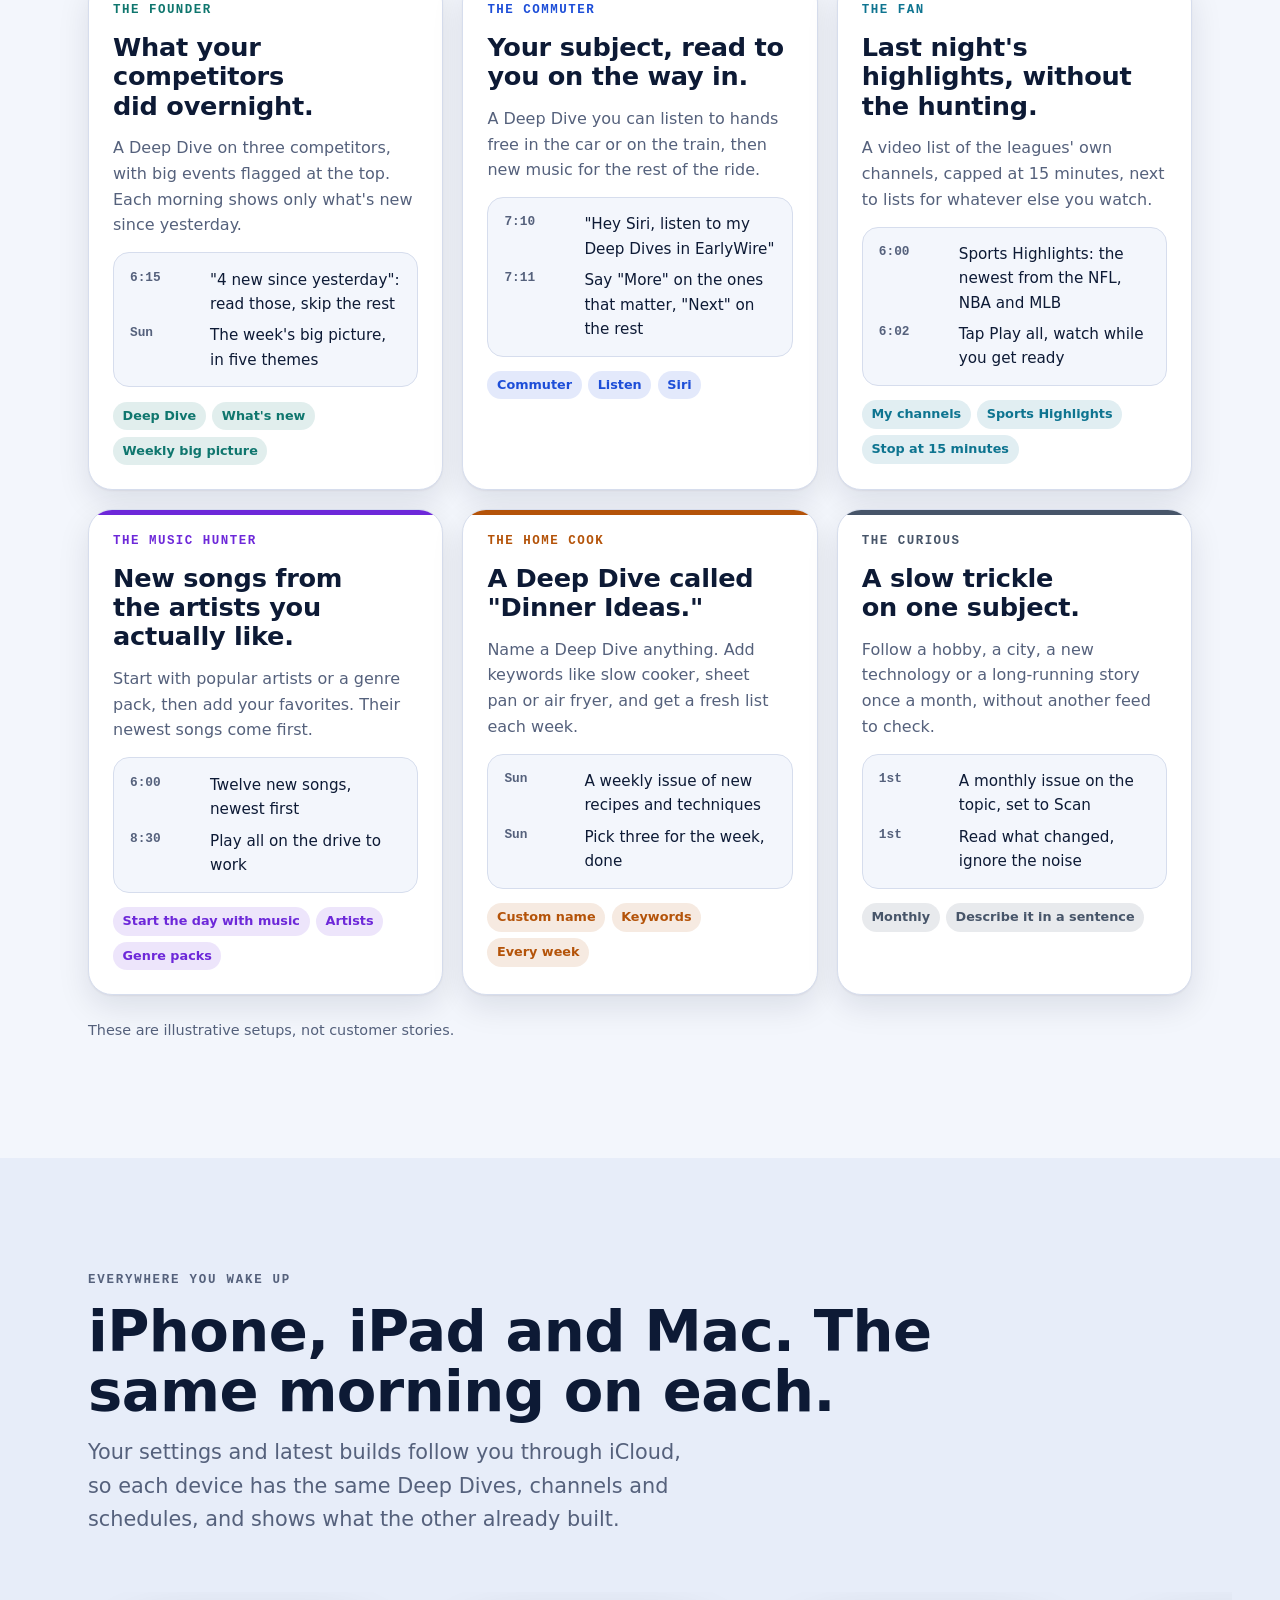
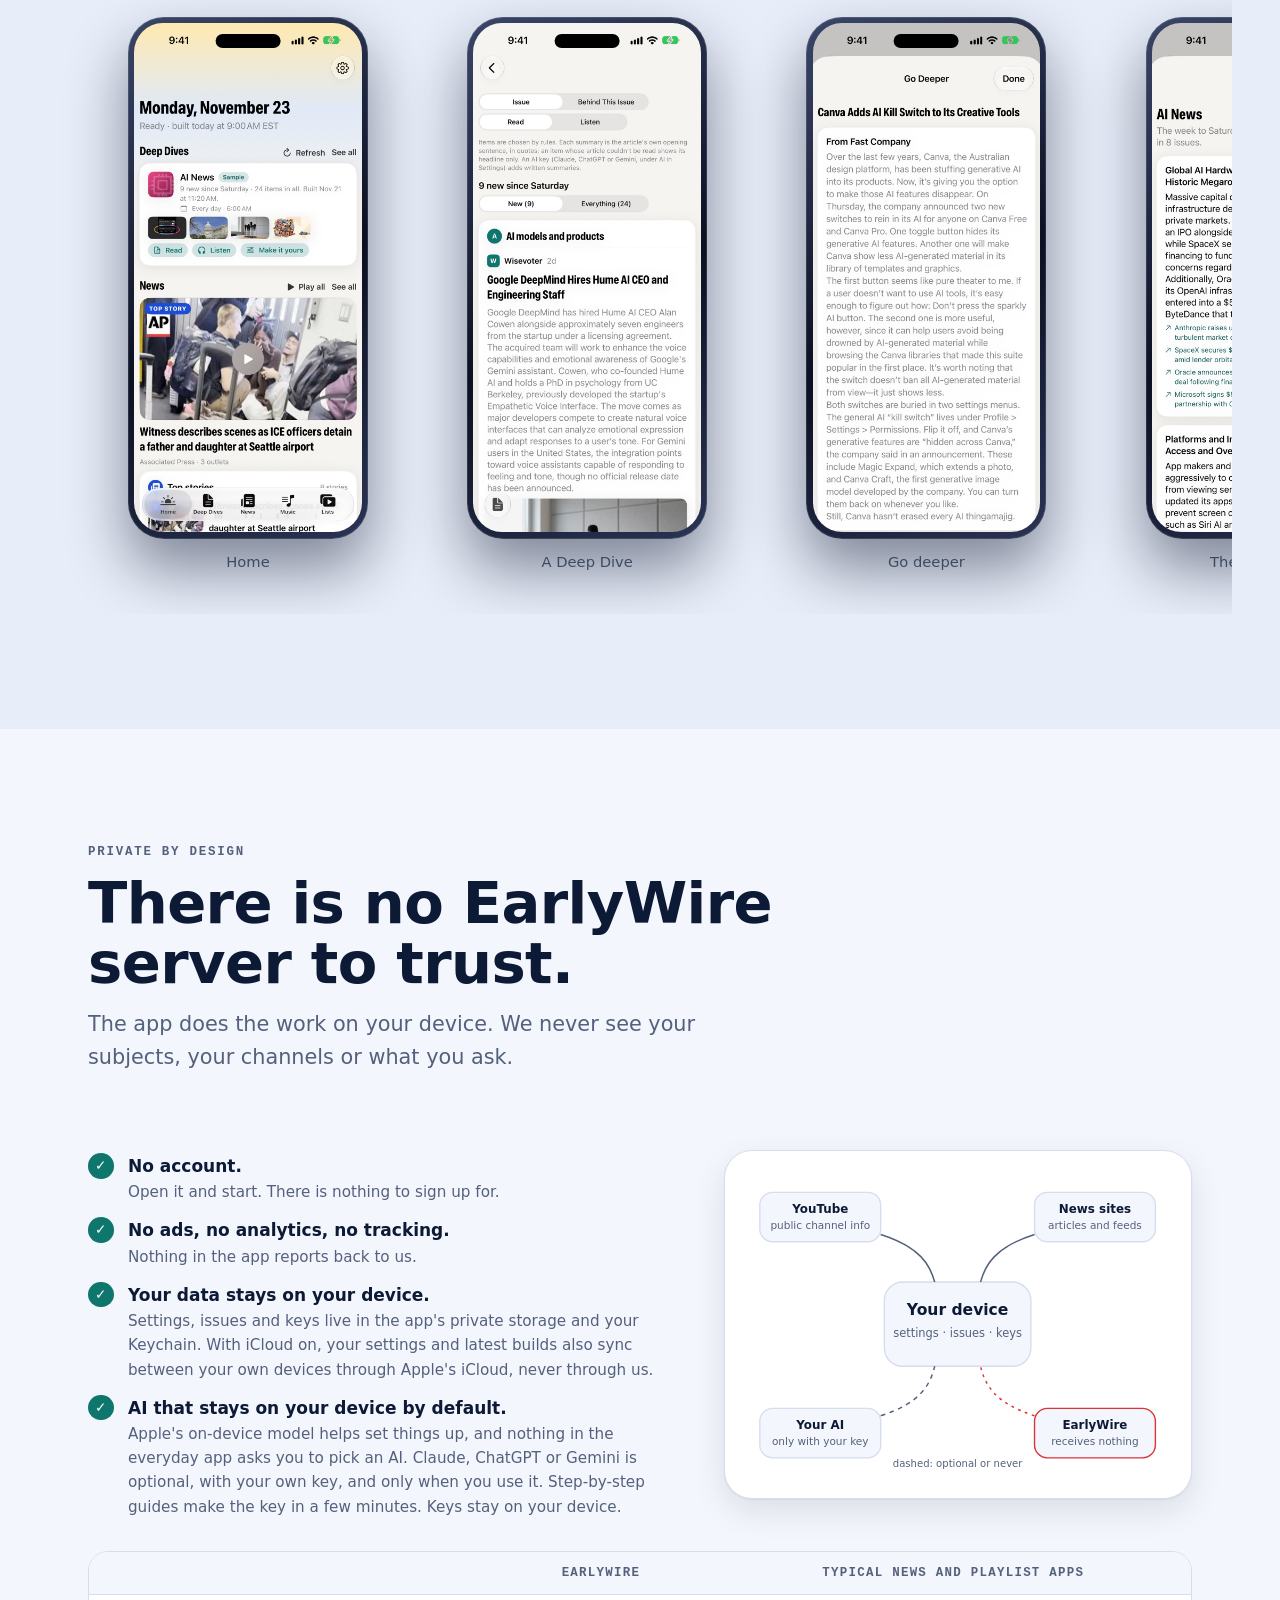
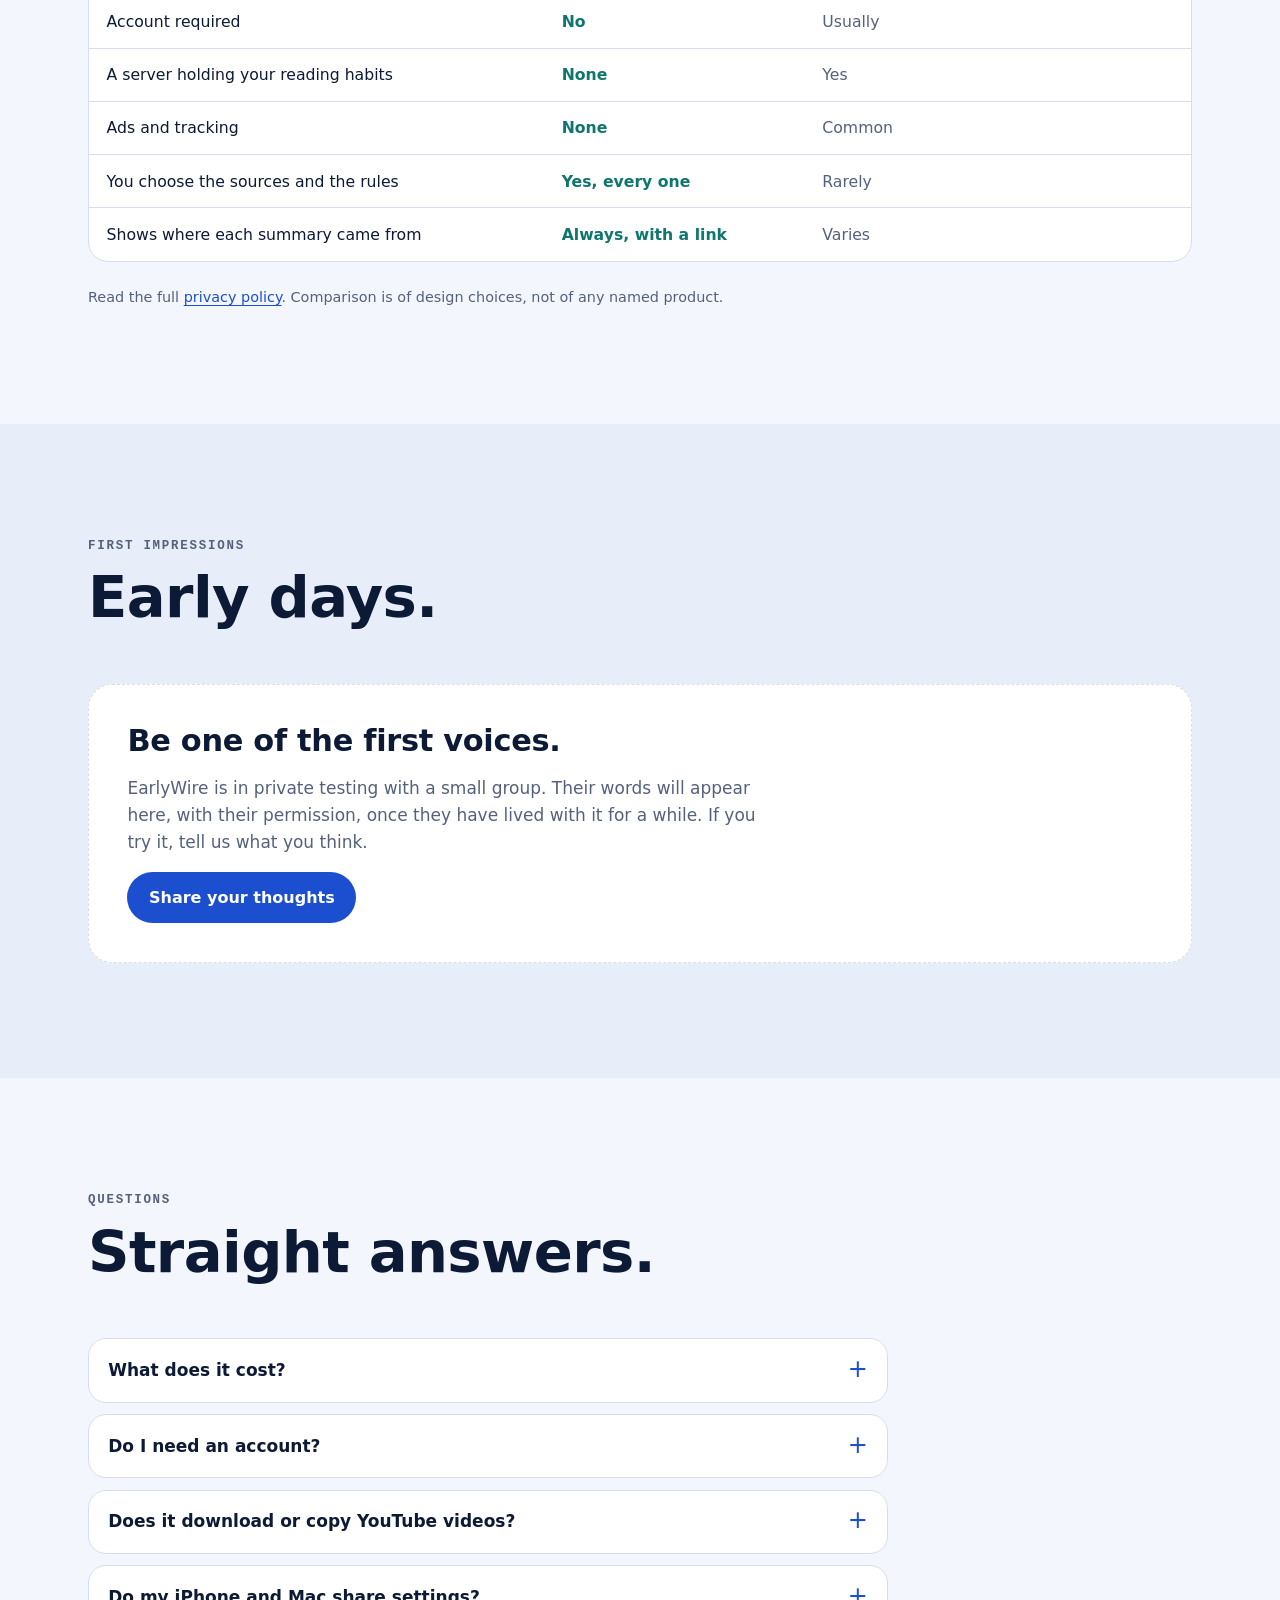
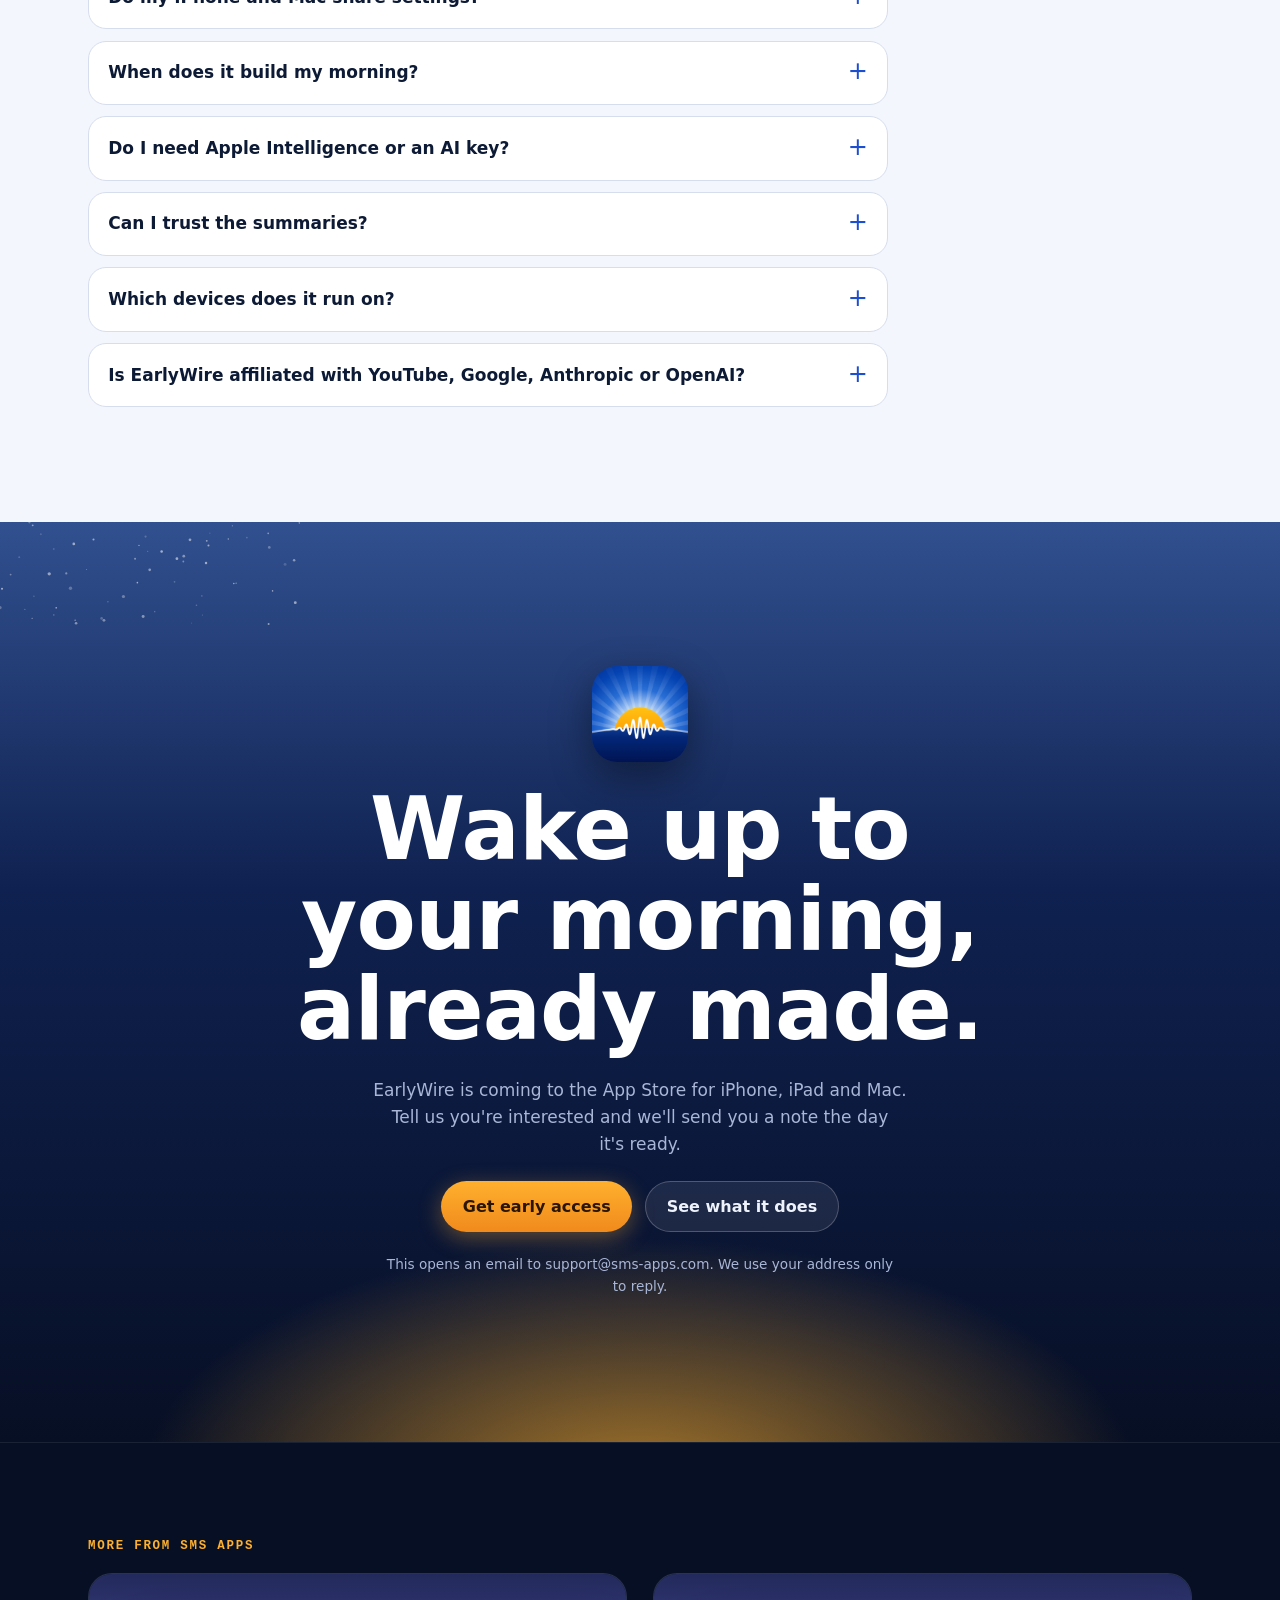
==== commit f7514e15: "Phone pictures from EarlyWire 1.1 (38)" ====
--- a/index.html
+++ b/index.html
@@ -176,14 +176,14 @@
           <h3>Follow a subject in depth.</h3>
           <p>A company, a competitor, a hobby, a field of research. Give a Deep Dive its topics and EarlyWire gathers the news, groups the repeats and lays each story out with its outlet, headline, summary and picture. Each issue leads with what's new since the last one, not the same pile again.</p>
           <ul><li><b>Scan</b>, <b>Brief</b> or <b>Deep</b>: headlines only, a short summary, or a longer read.</li><li>As many Deep Dives as you like, each with its own name and schedule.</li></ul>
-          <div class="inline-phone phone"><div class="screen"><img src="assets/img/phone-23-deep-dive.jpg" alt="A Deep Dive's page: 9 new since 6:00 AM, with a switch between New and Everything" loading="lazy" width="880" height="1912"></div></div>
+          <div class="inline-phone phone"><div class="screen"><img src="assets/img/phone-23-deep-dive.jpg" alt="A Deep Dive's page: 9 new since Saturday, with a switch between New and Everything" loading="lazy" width="880" height="1912"></div></div>
         </article>
         <article class="step" data-img="phone-24-go-deeper">
           <div class="kick"><span class="num c-b">4</span><span class="dateline">Go deeper</span></div>
           <h3>More on any one story, from its sources.</h3>
           <p>Tap <b>Go deeper</b> on an item and EarlyWire reads the article and other outlets covering it, then explains the story at more length: what happened, the background, who is involved and what comes next. It names the outlet for what only one reported, and says what the sources don't cover.</p>
           <ul><li>With your own AI key it writes one explanation. Without one it shows more of the articles' own words.</li><li>The sources are always listed, one tap away.</li></ul>
-          <div class="inline-phone phone"><div class="screen"><img src="assets/img/phone-24-go-deeper.jpg" alt="Go deeper: a three-paragraph explanation of one story, with its source" loading="lazy" width="880" height="1912"></div></div>
+          <div class="inline-phone phone"><div class="screen"><img src="assets/img/phone-24-go-deeper.jpg" alt="Go deeper: more of one story in the article's own words, with its source" loading="lazy" width="880" height="1912"></div></div>
         </article>
         <article class="step" data-img="phone-25-big-picture">
           <div class="kick"><span class="num c-b">5</span><span class="dateline">The big picture</span></div>
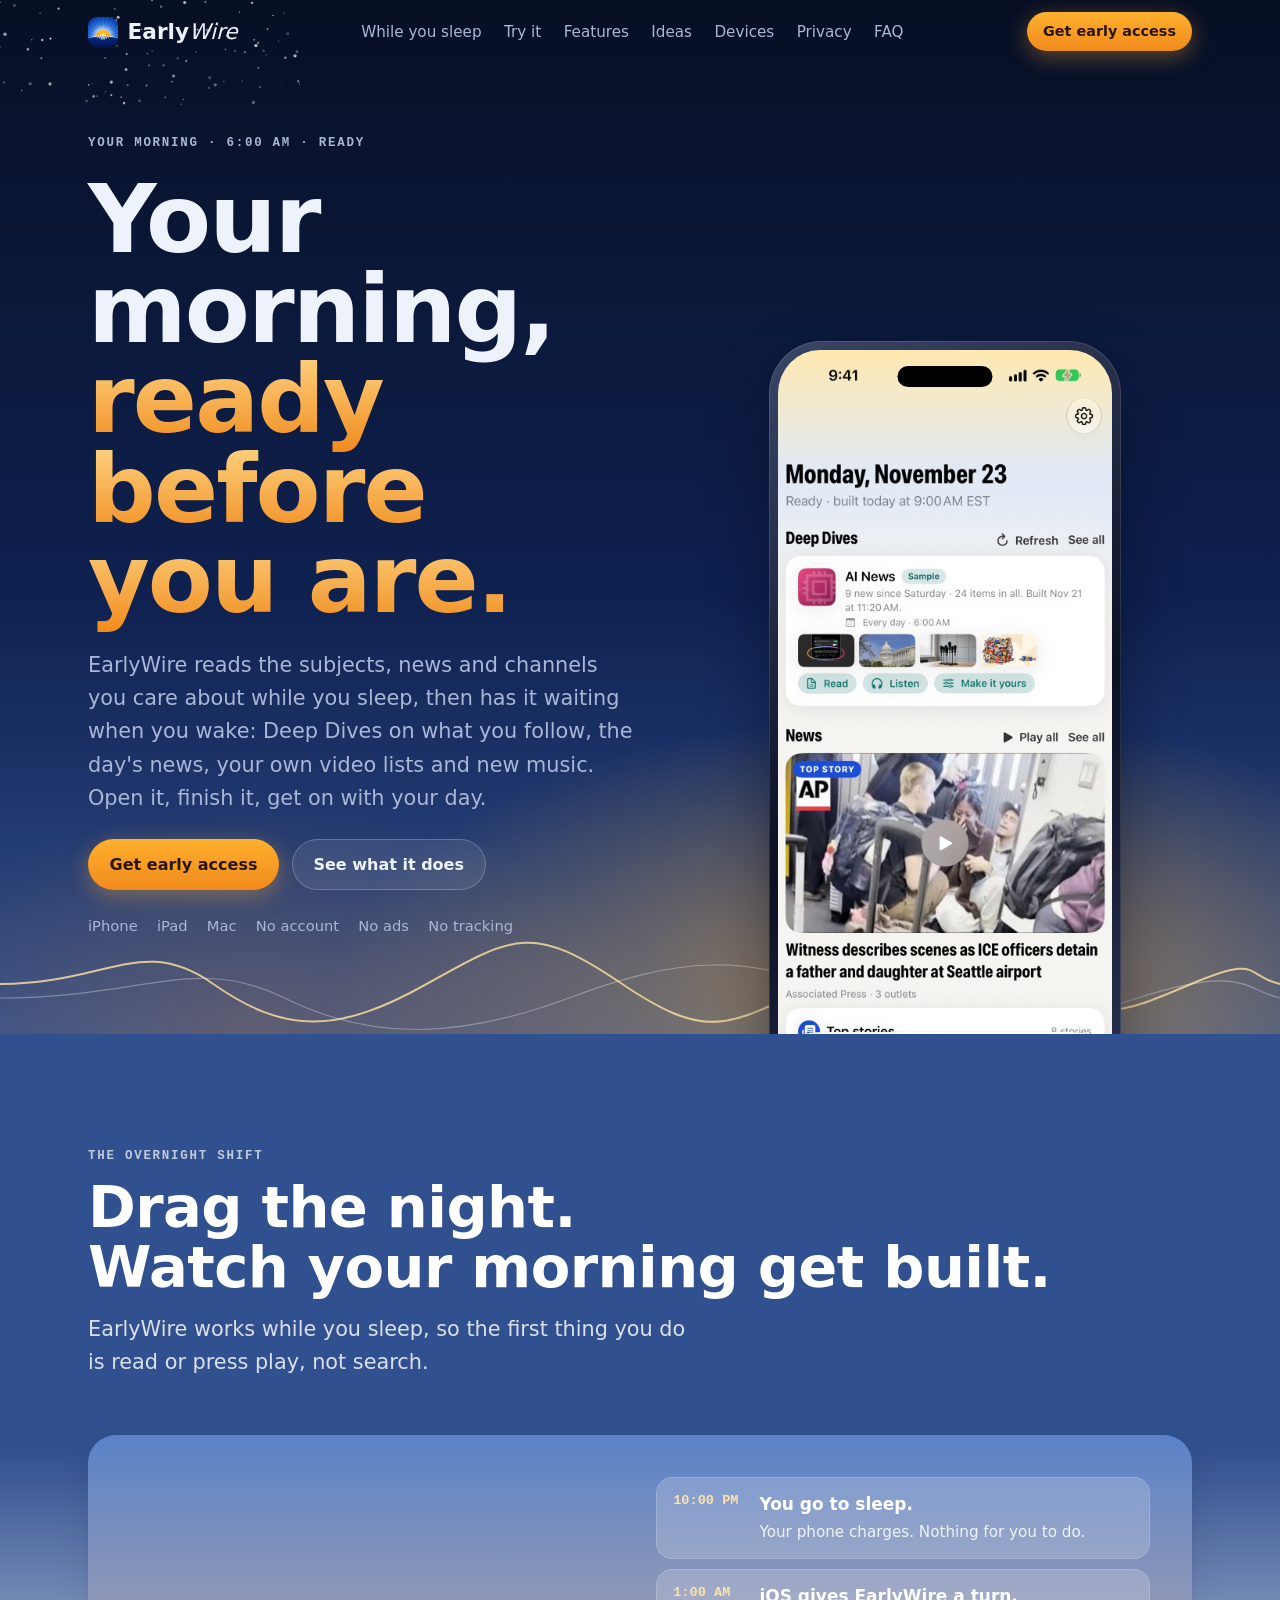
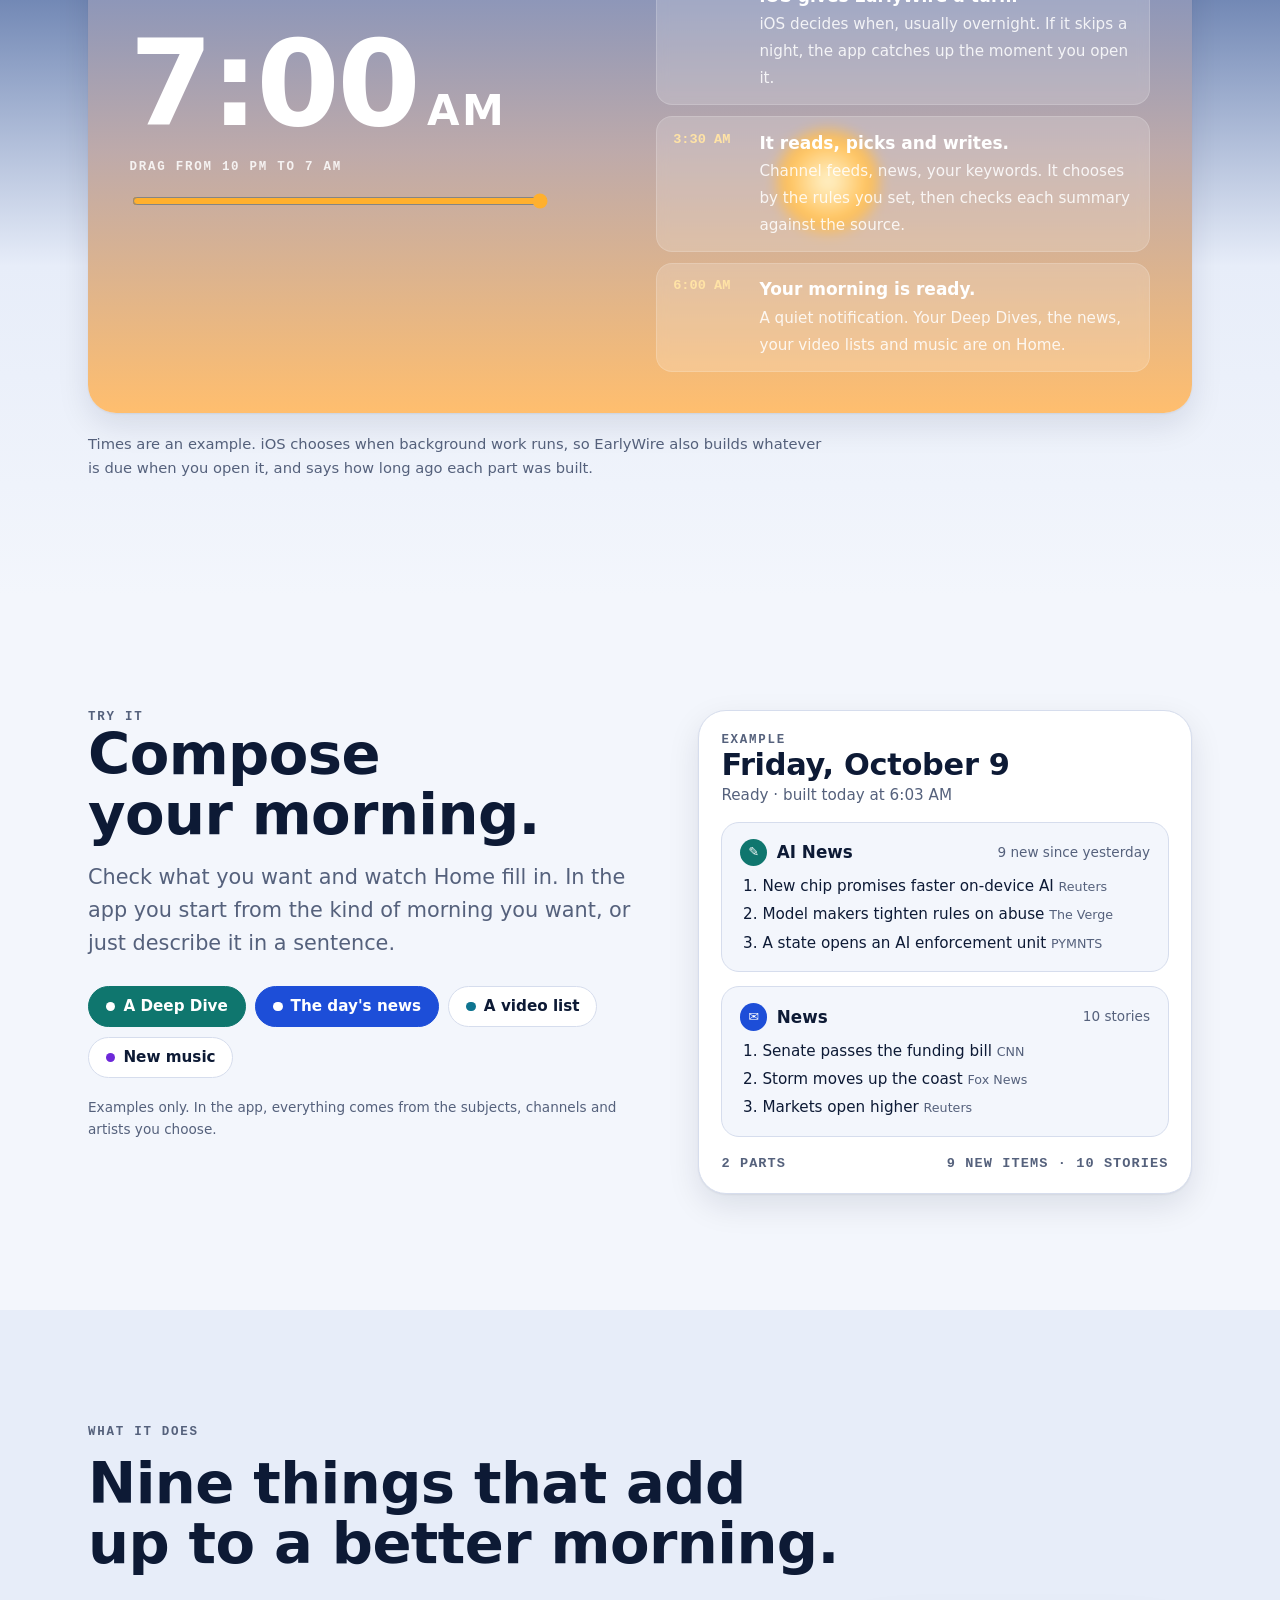
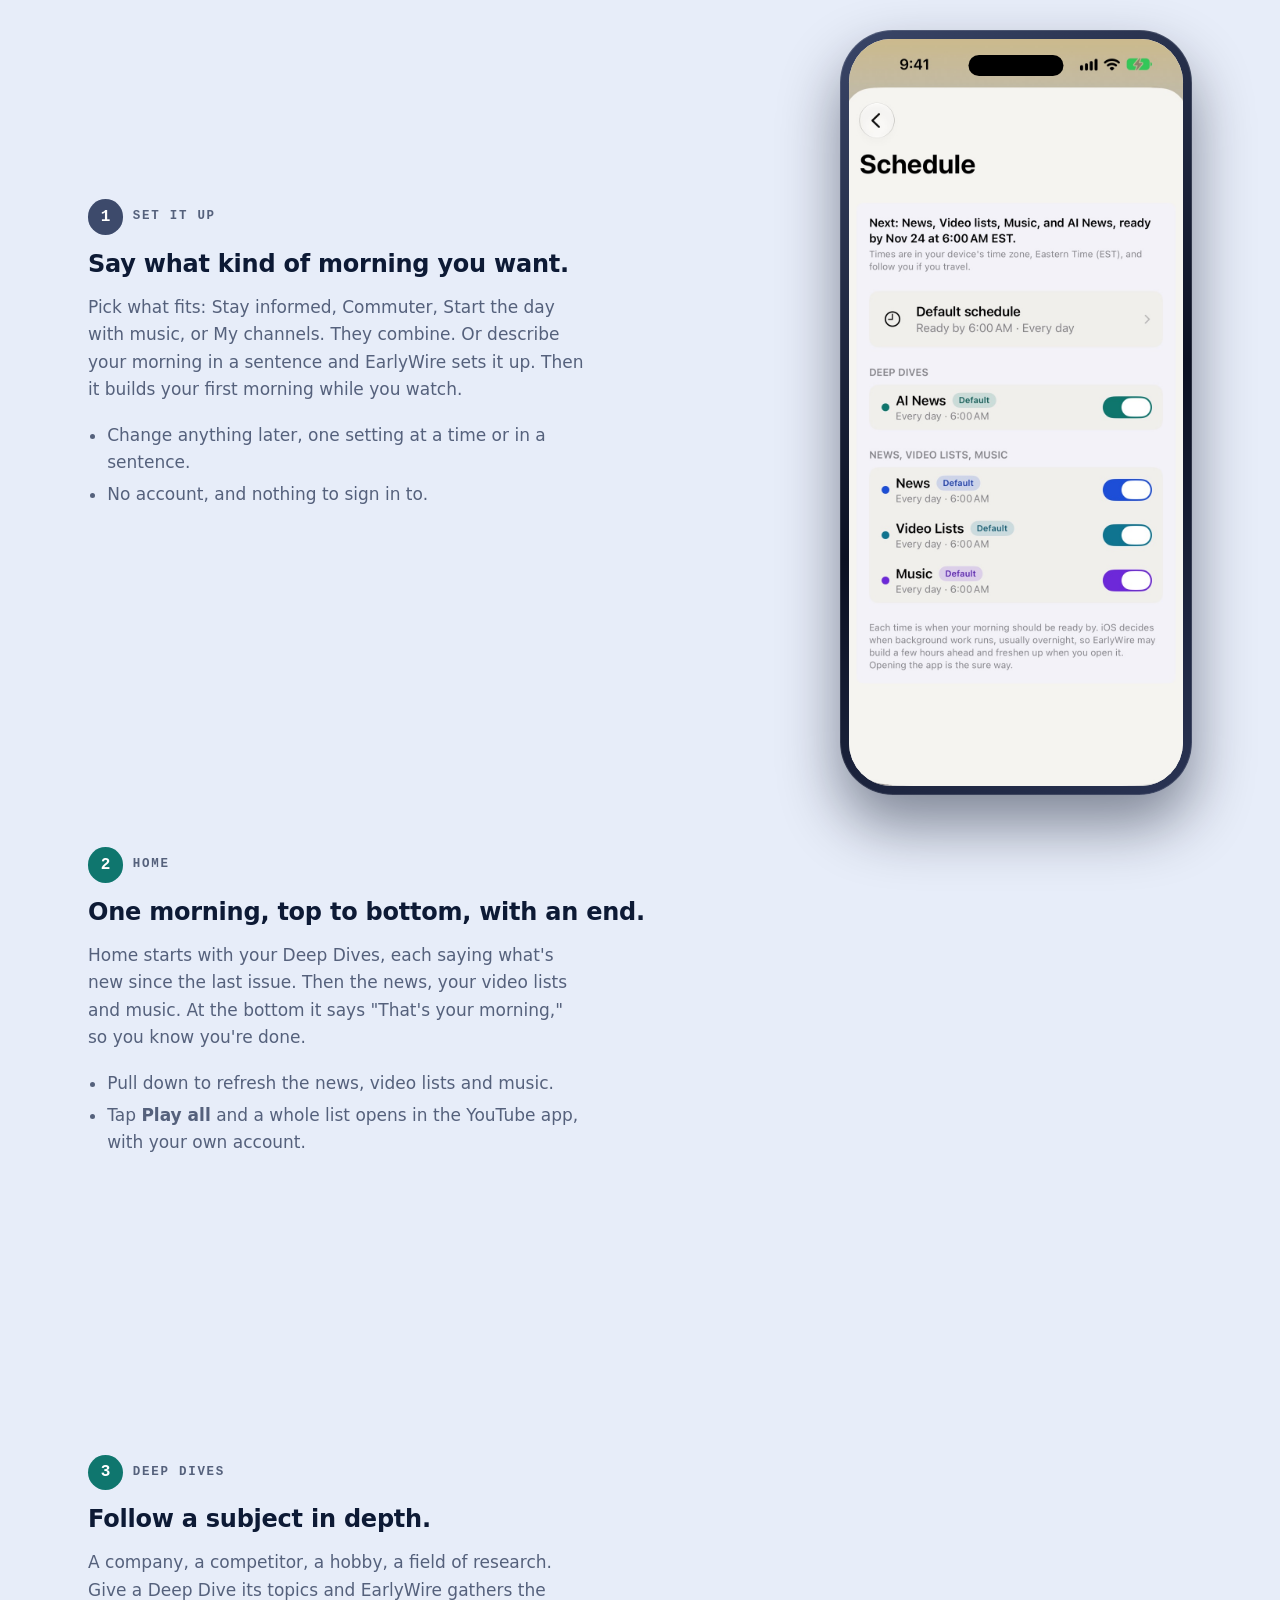
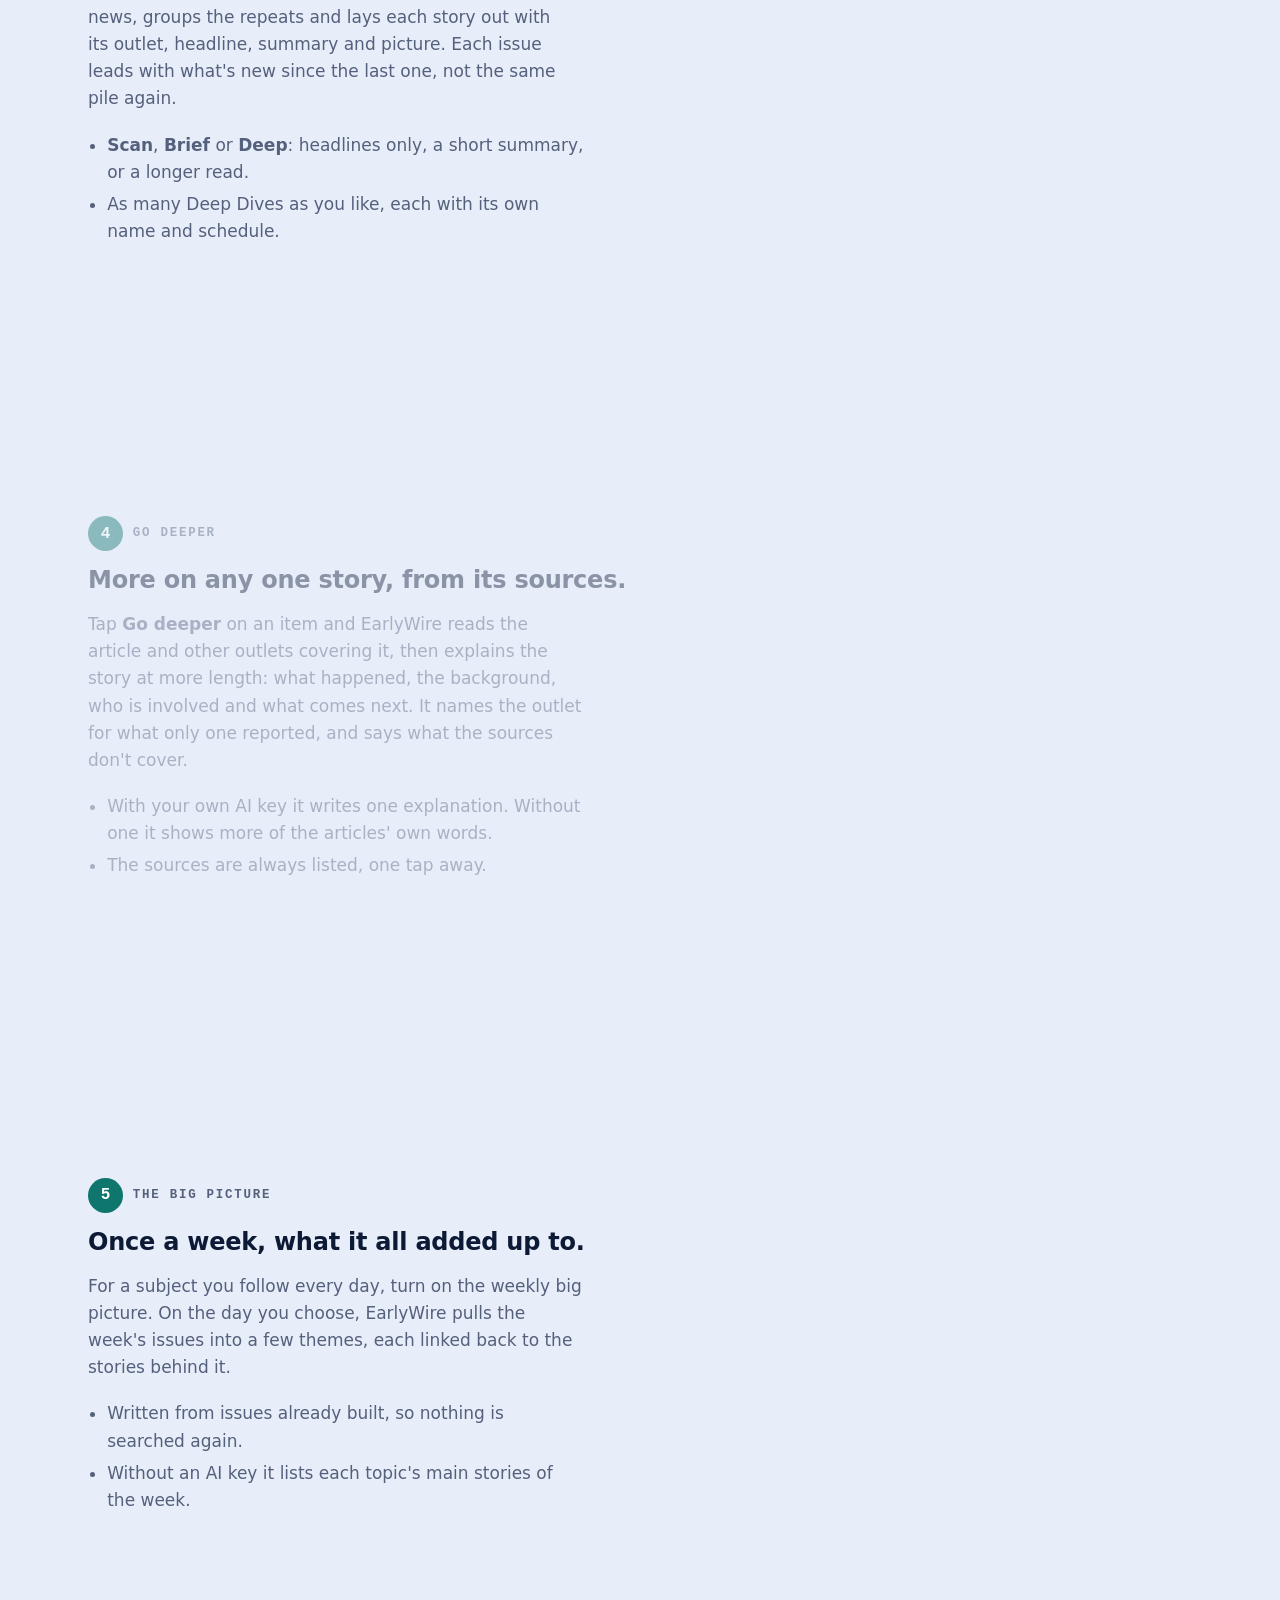
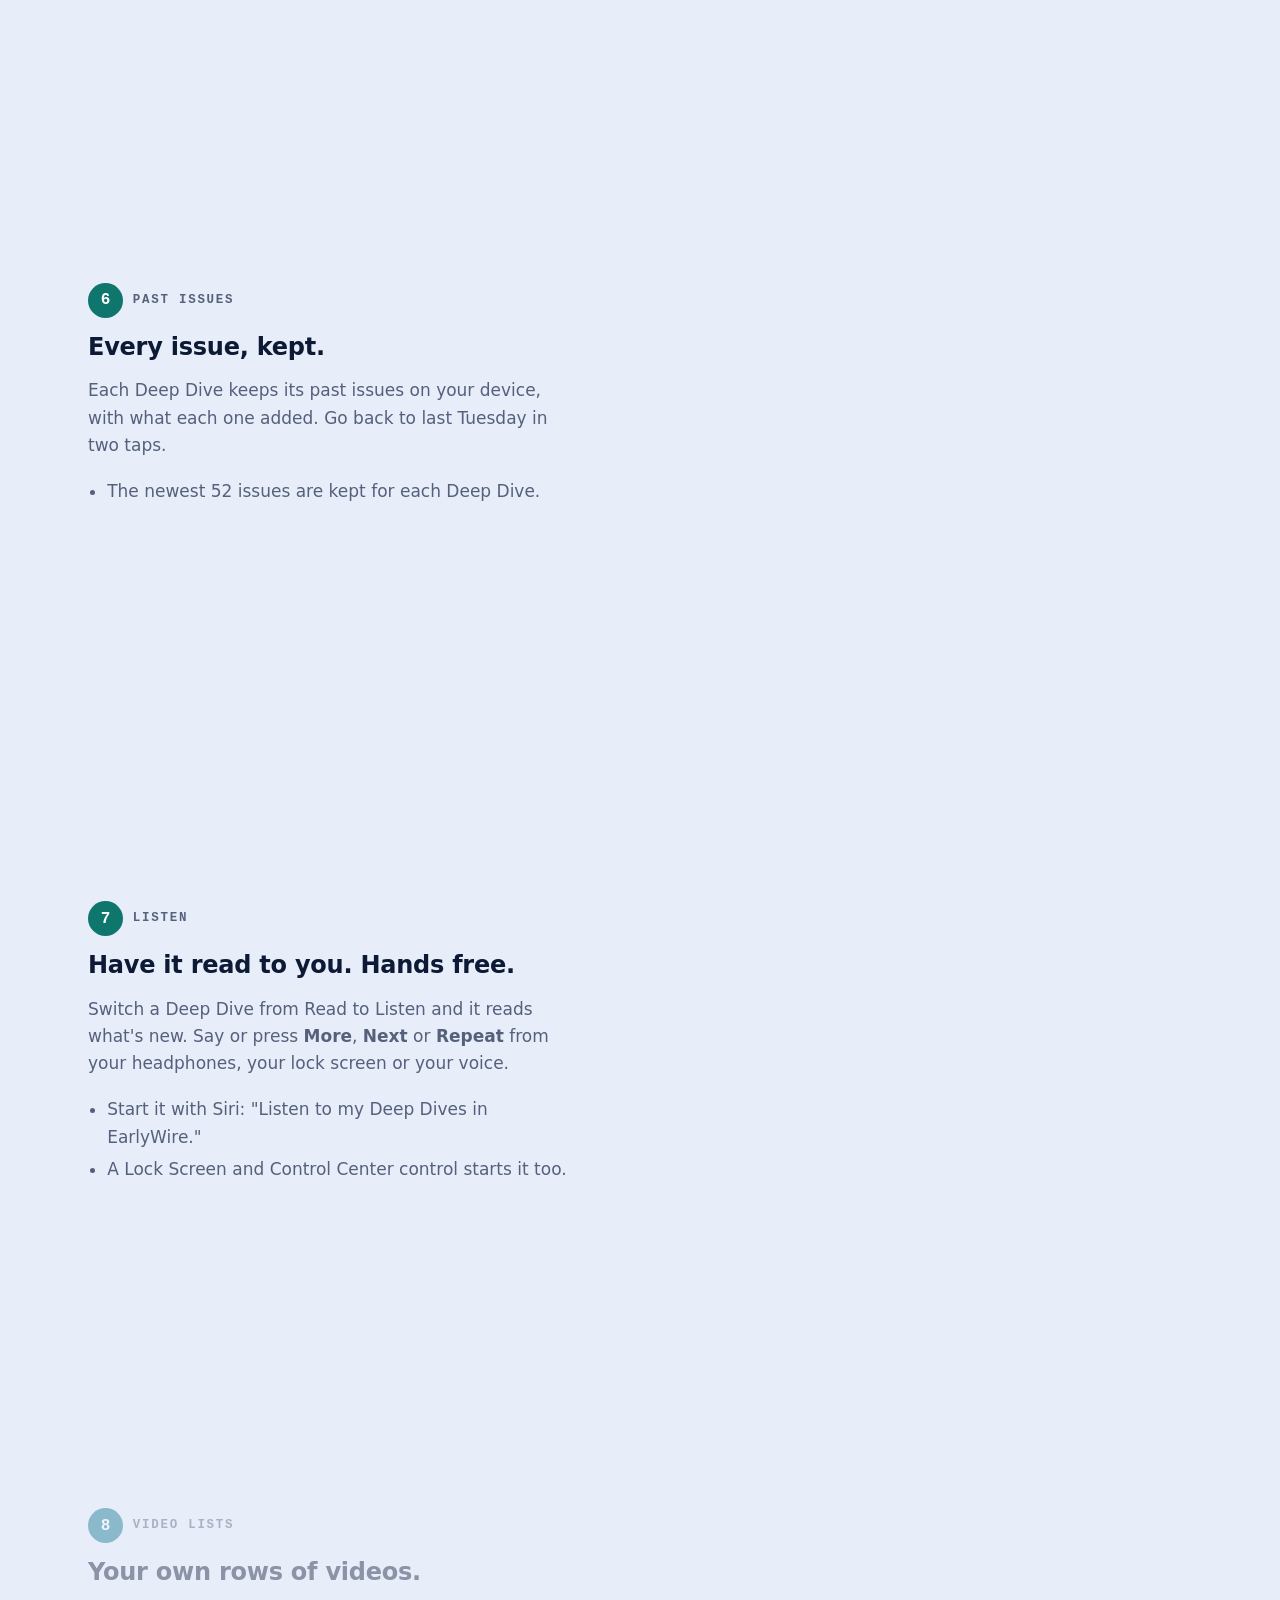
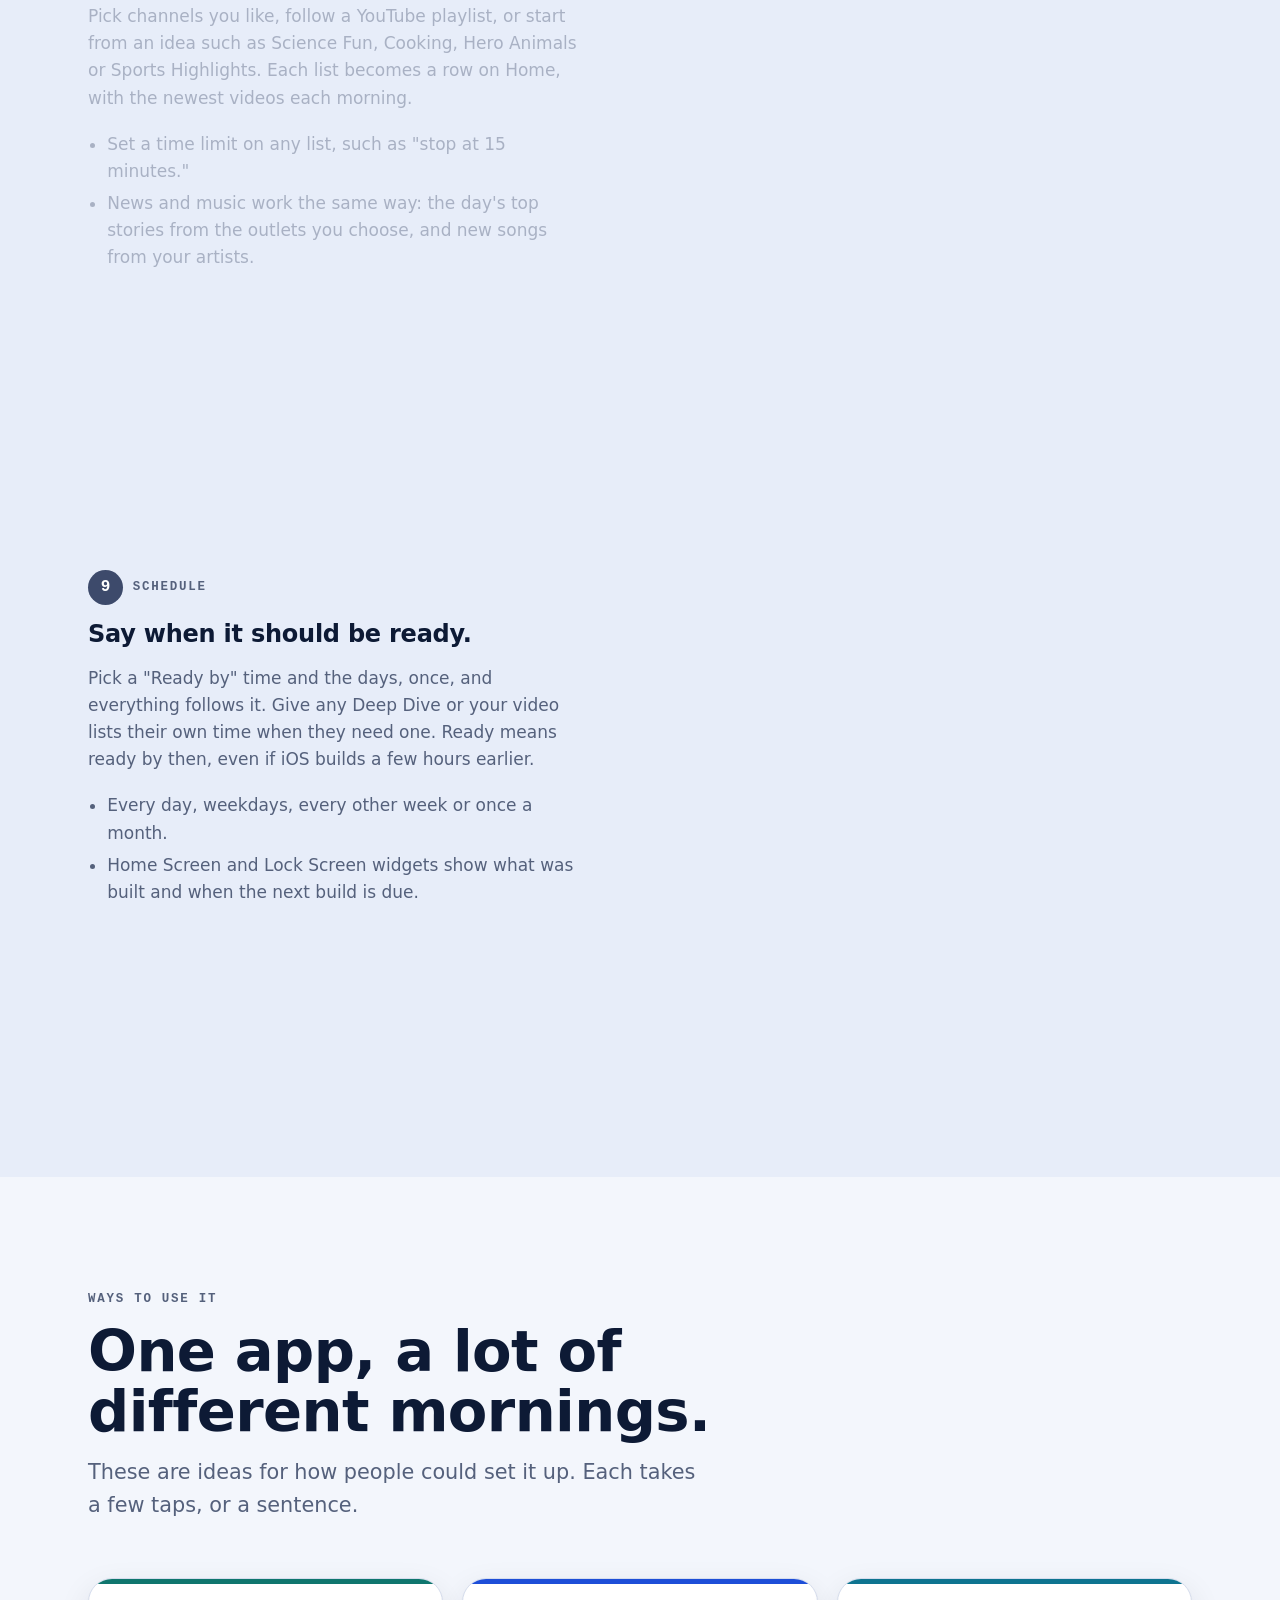
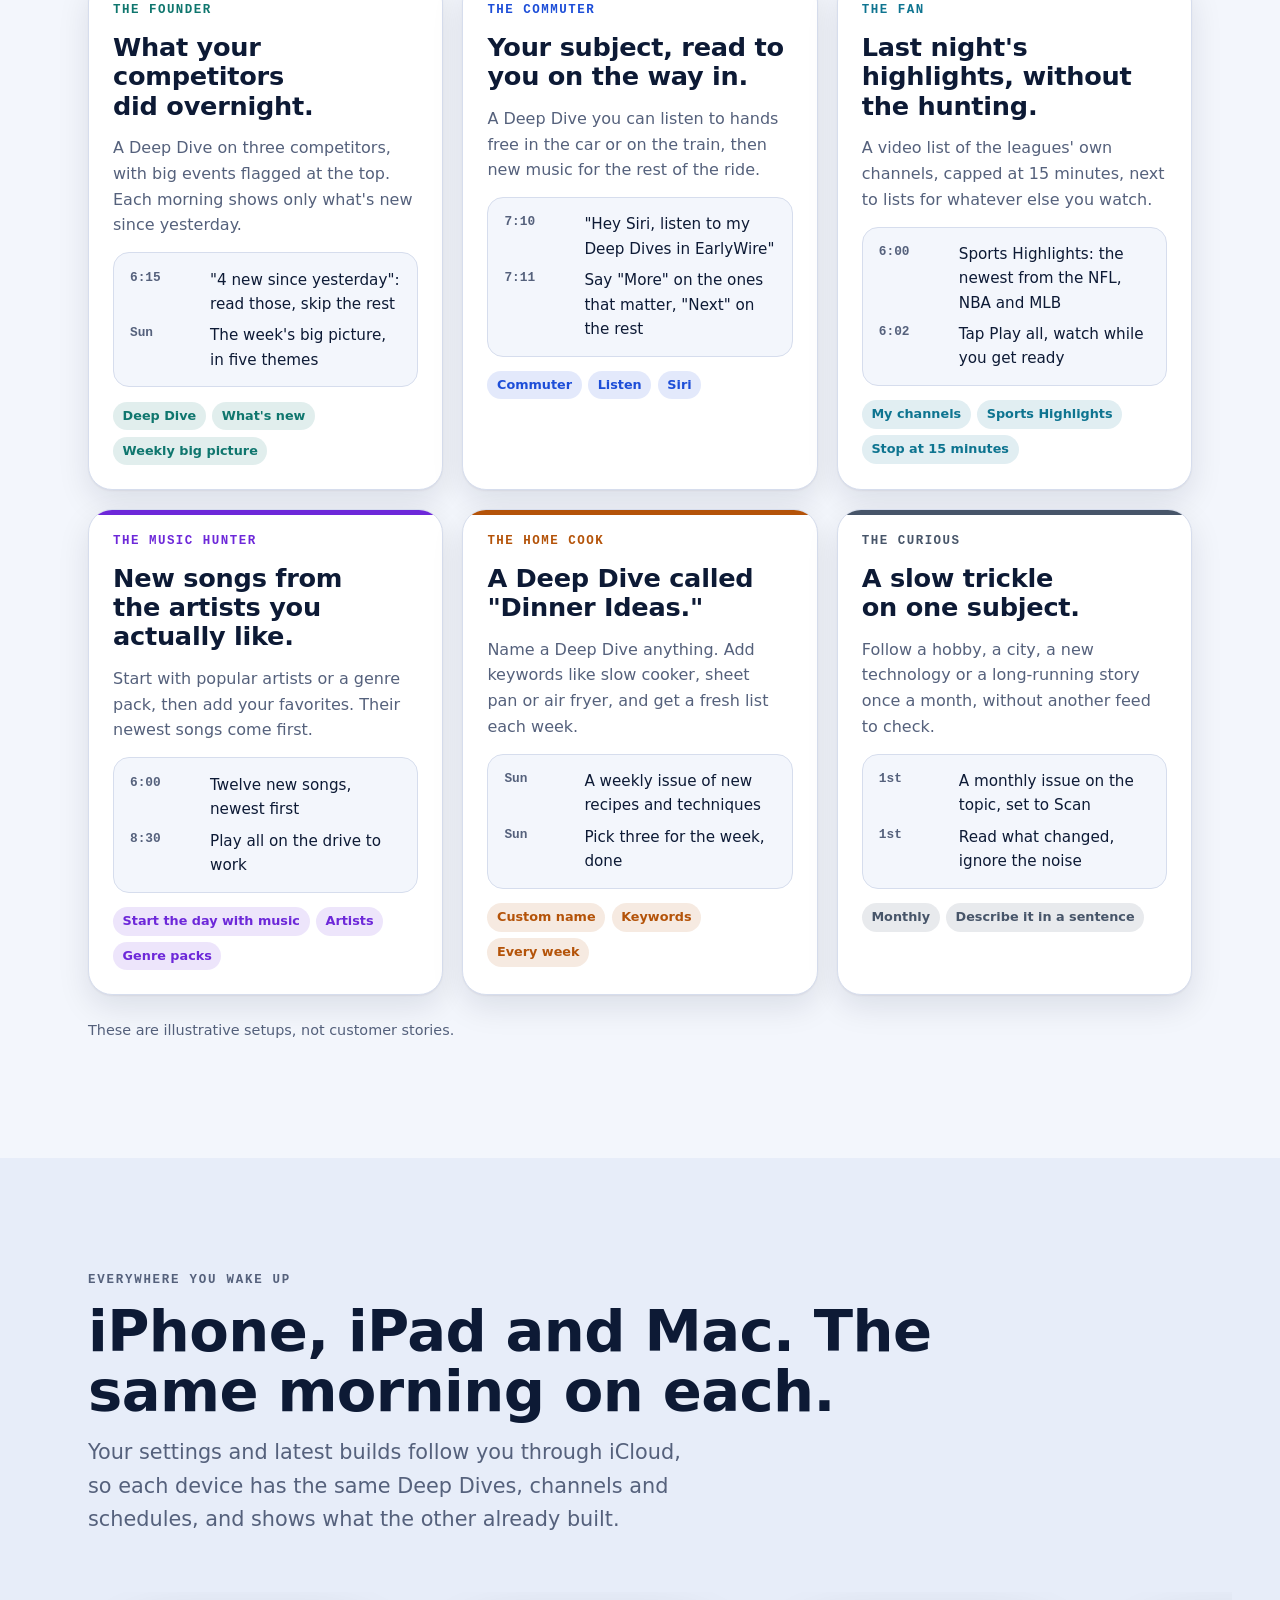
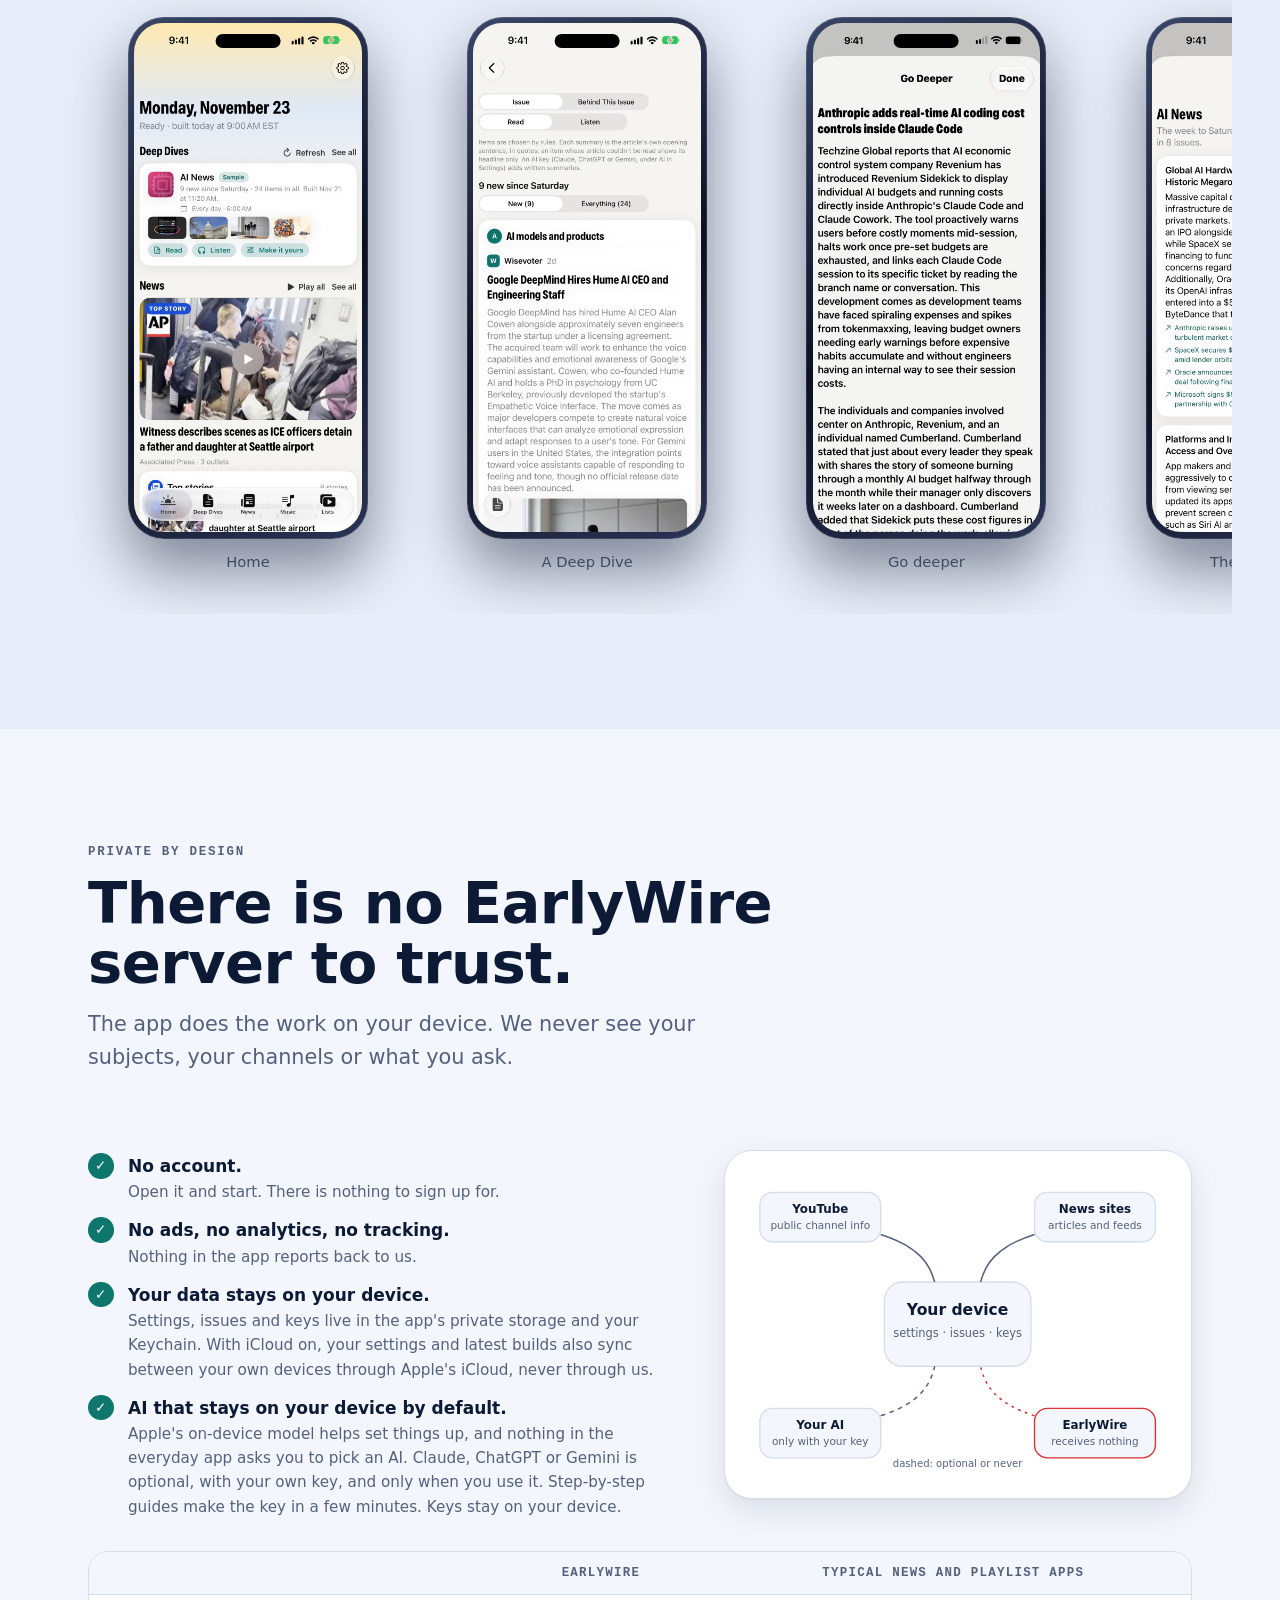
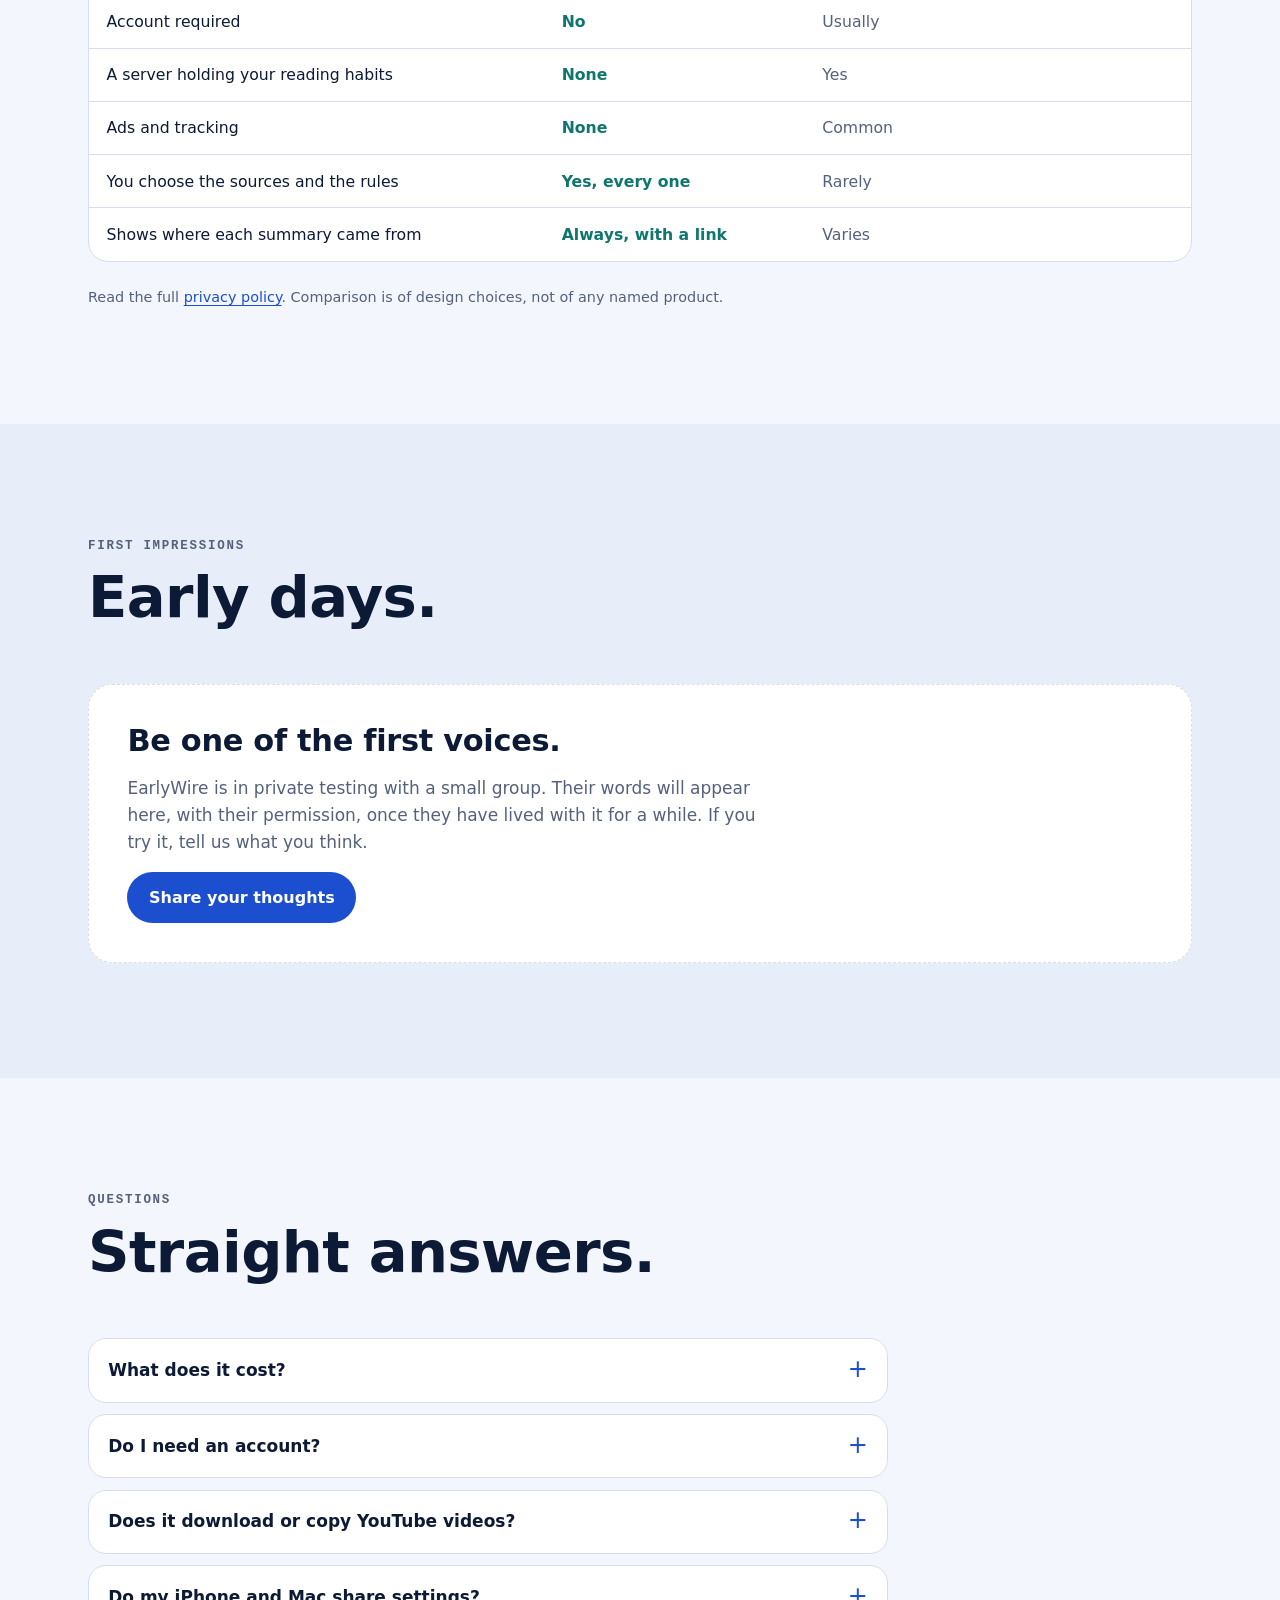
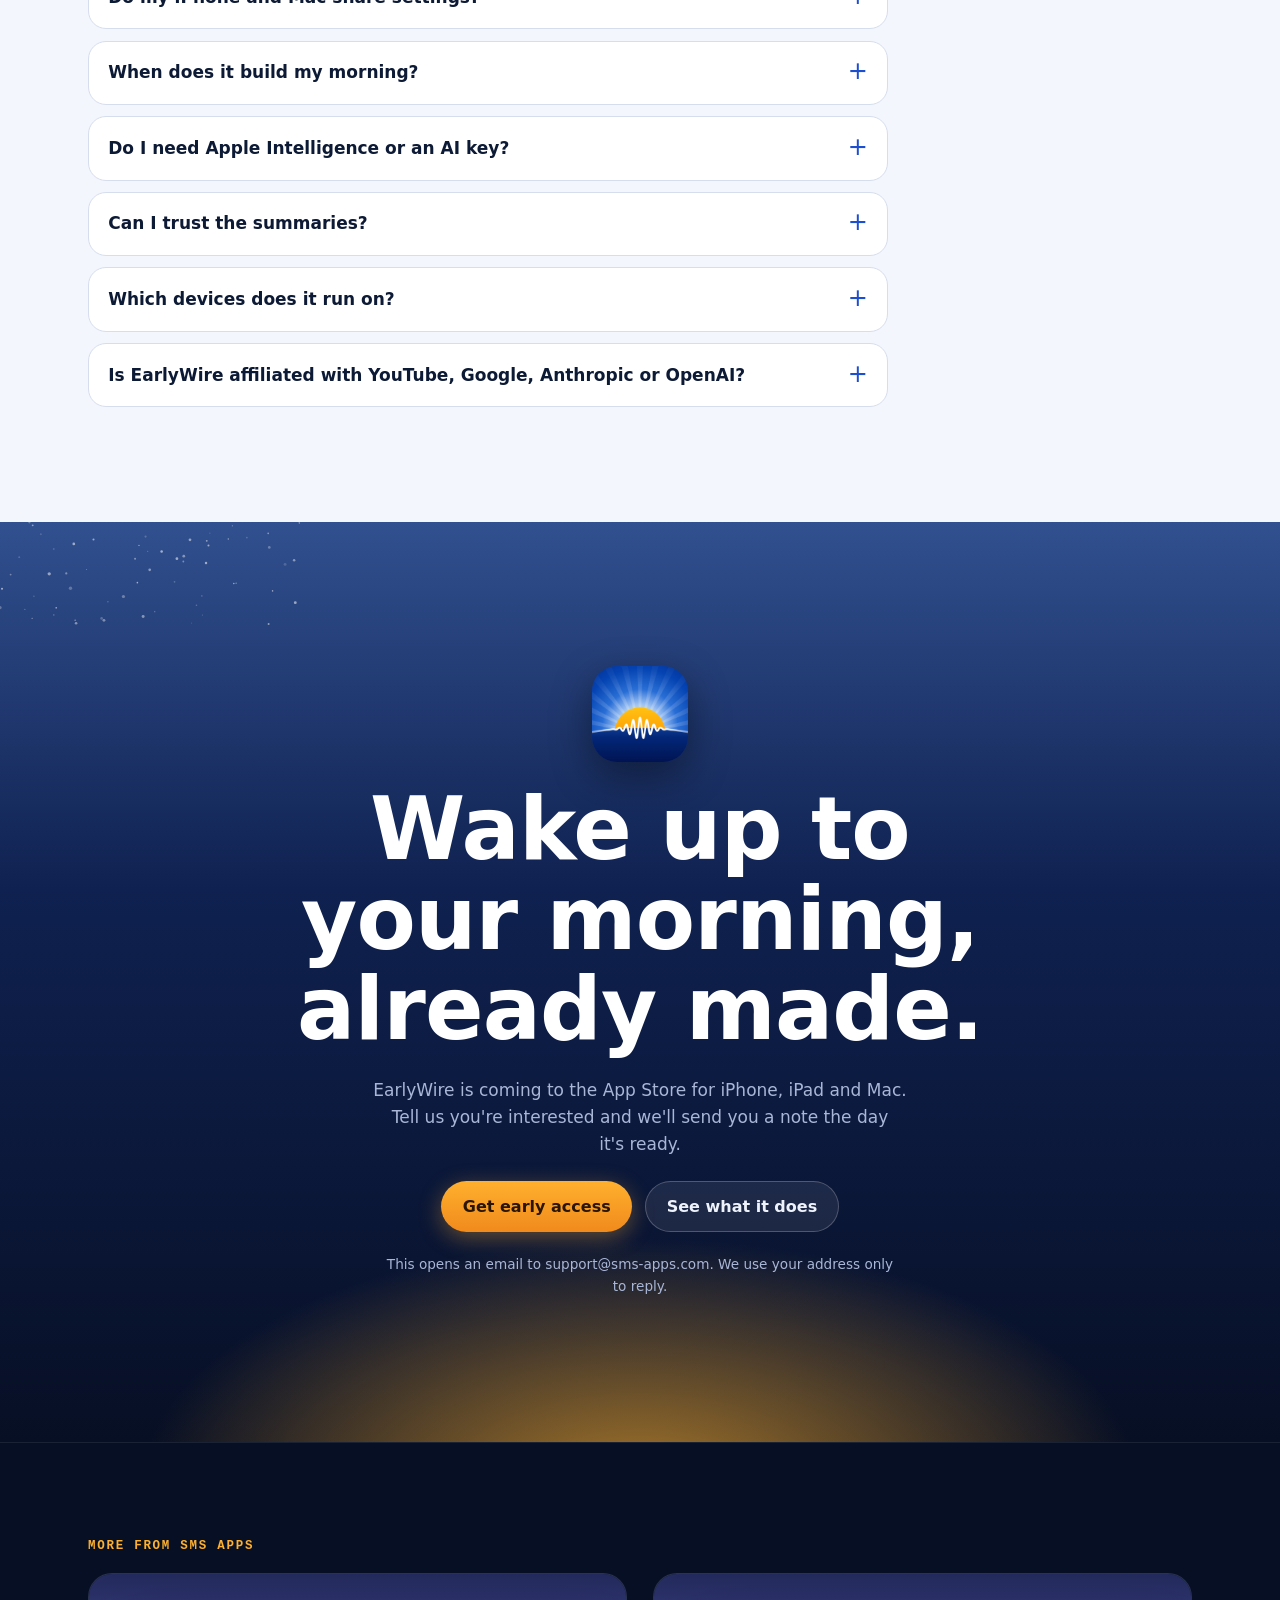
==== commit 36a0dafb: "Go deeper picture shows the AI-written explanation" ====
--- a/index.html
+++ b/index.html
@@ -183,7 +183,7 @@
           <h3>More on any one story, from its sources.</h3>
           <p>Tap <b>Go deeper</b> on an item and EarlyWire reads the article and other outlets covering it, then explains the story at more length: what happened, the background, who is involved and what comes next. It names the outlet for what only one reported, and says what the sources don't cover.</p>
           <ul><li>With your own AI key it writes one explanation. Without one it shows more of the articles' own words.</li><li>The sources are always listed, one tap away.</li></ul>
-          <div class="inline-phone phone"><div class="screen"><img src="assets/img/phone-24-go-deeper.jpg" alt="Go deeper: more of one story in the article's own words, with its source" loading="lazy" width="880" height="1912"></div></div>
+          <div class="inline-phone phone"><div class="screen"><img src="assets/img/phone-24-go-deeper.jpg" alt="Go deeper: an explanation of one story written with an AI key, naming the outlet it draws on" loading="lazy" width="880" height="1912"></div></div>
         </article>
         <article class="step" data-img="phone-25-big-picture">
           <div class="kick"><span class="num c-b">5</span><span class="dateline">The big picture</span></div>
